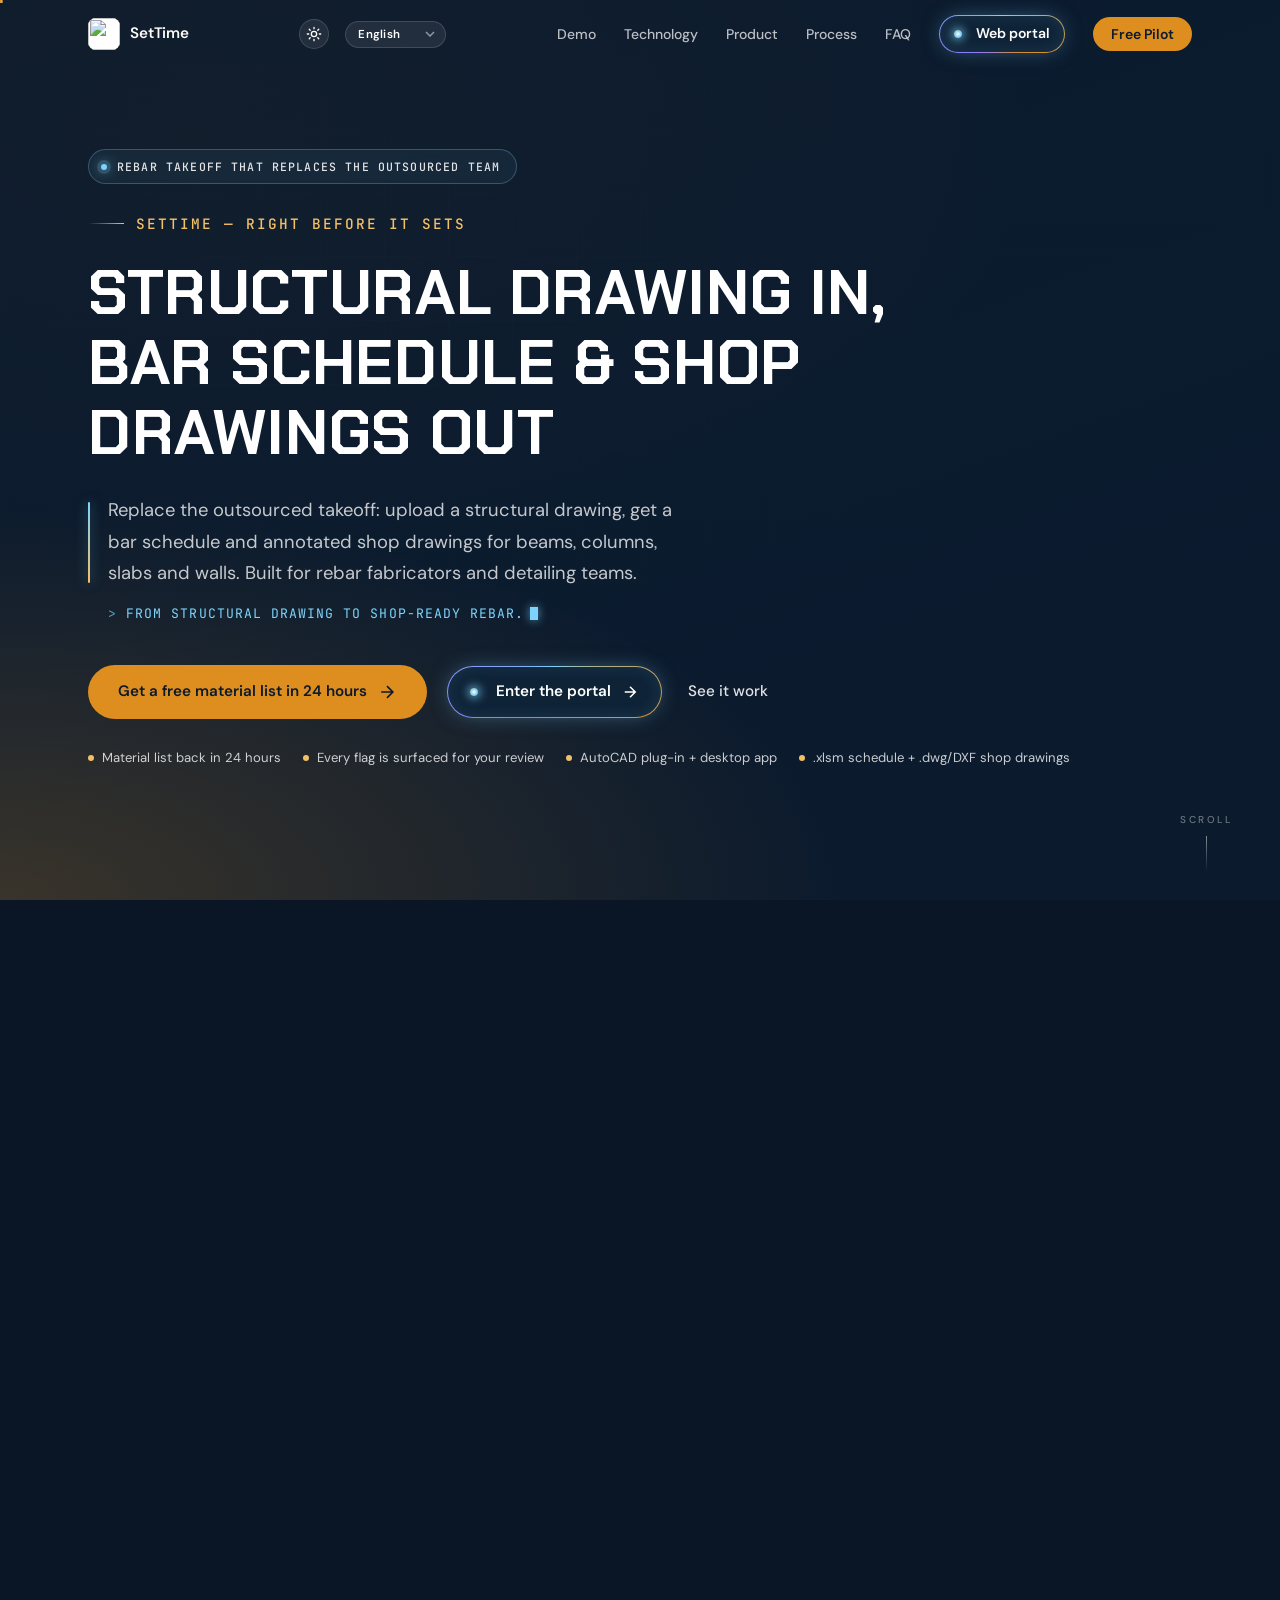
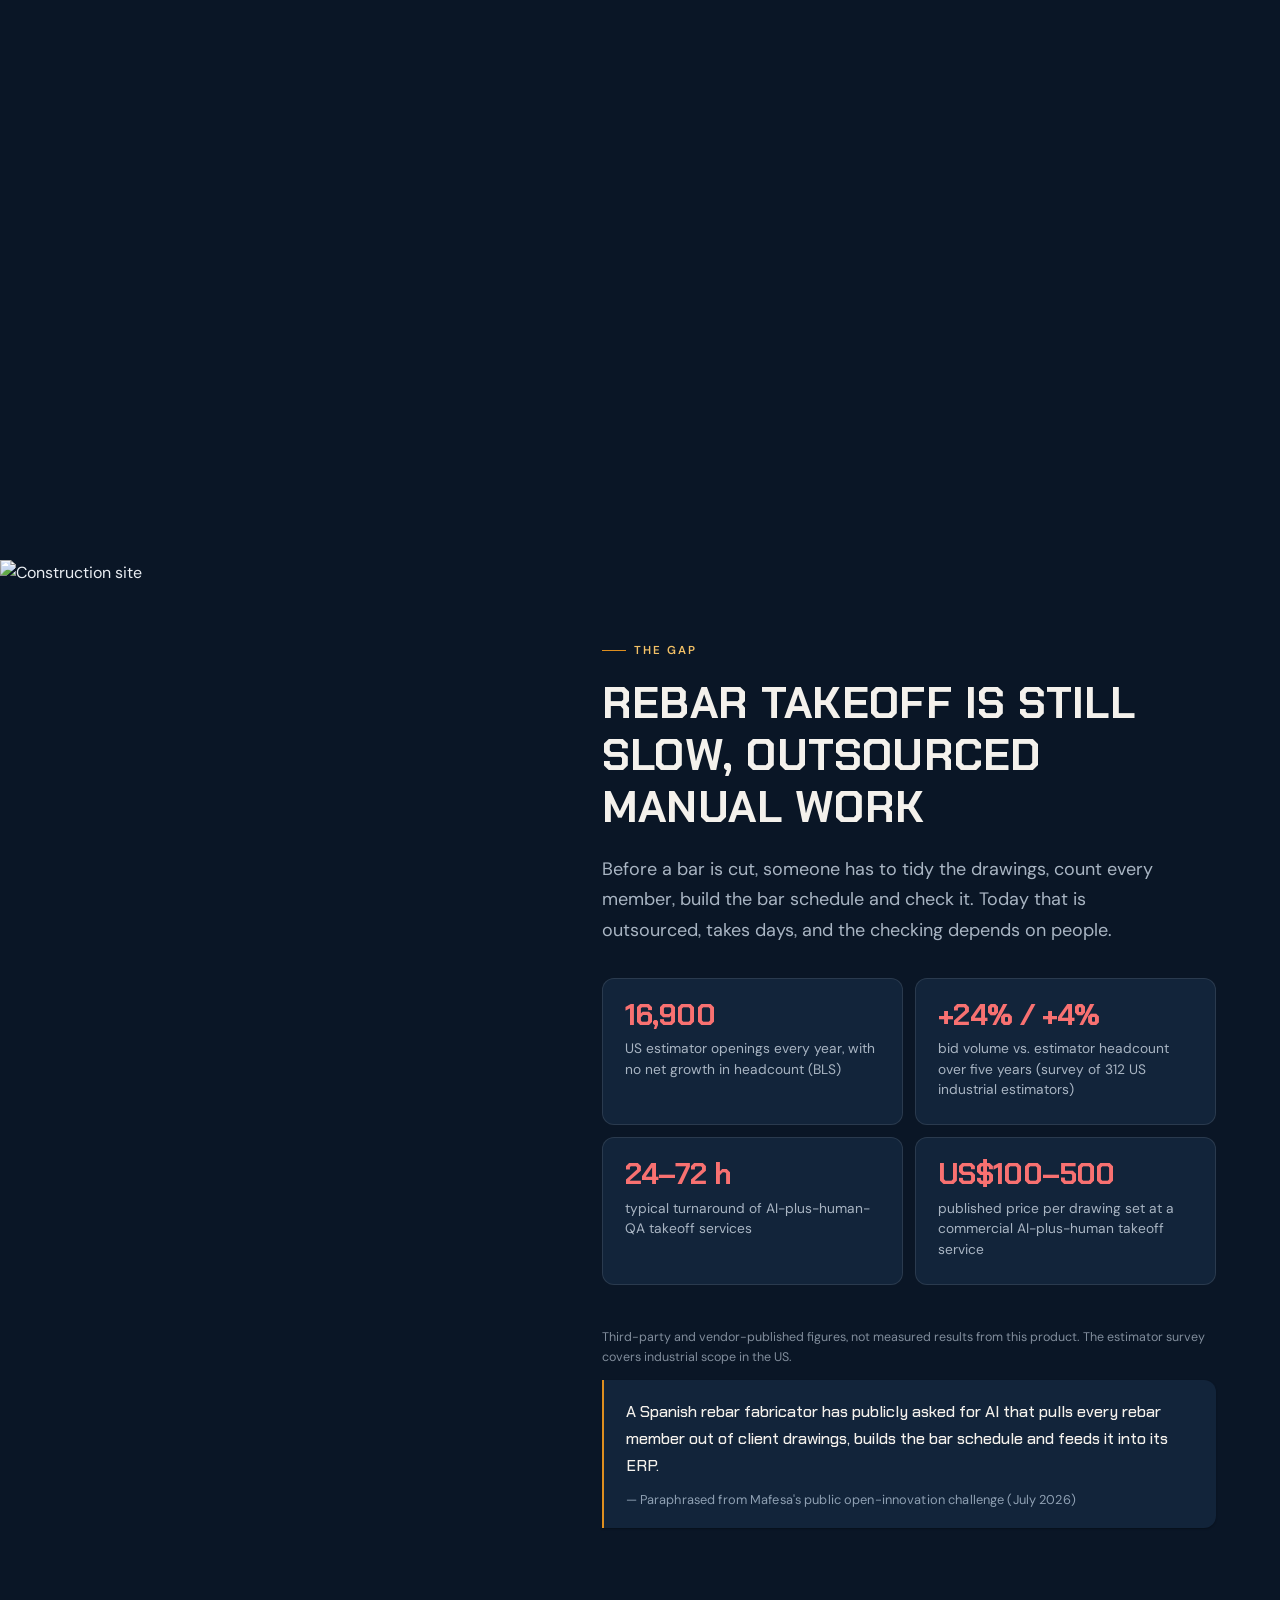
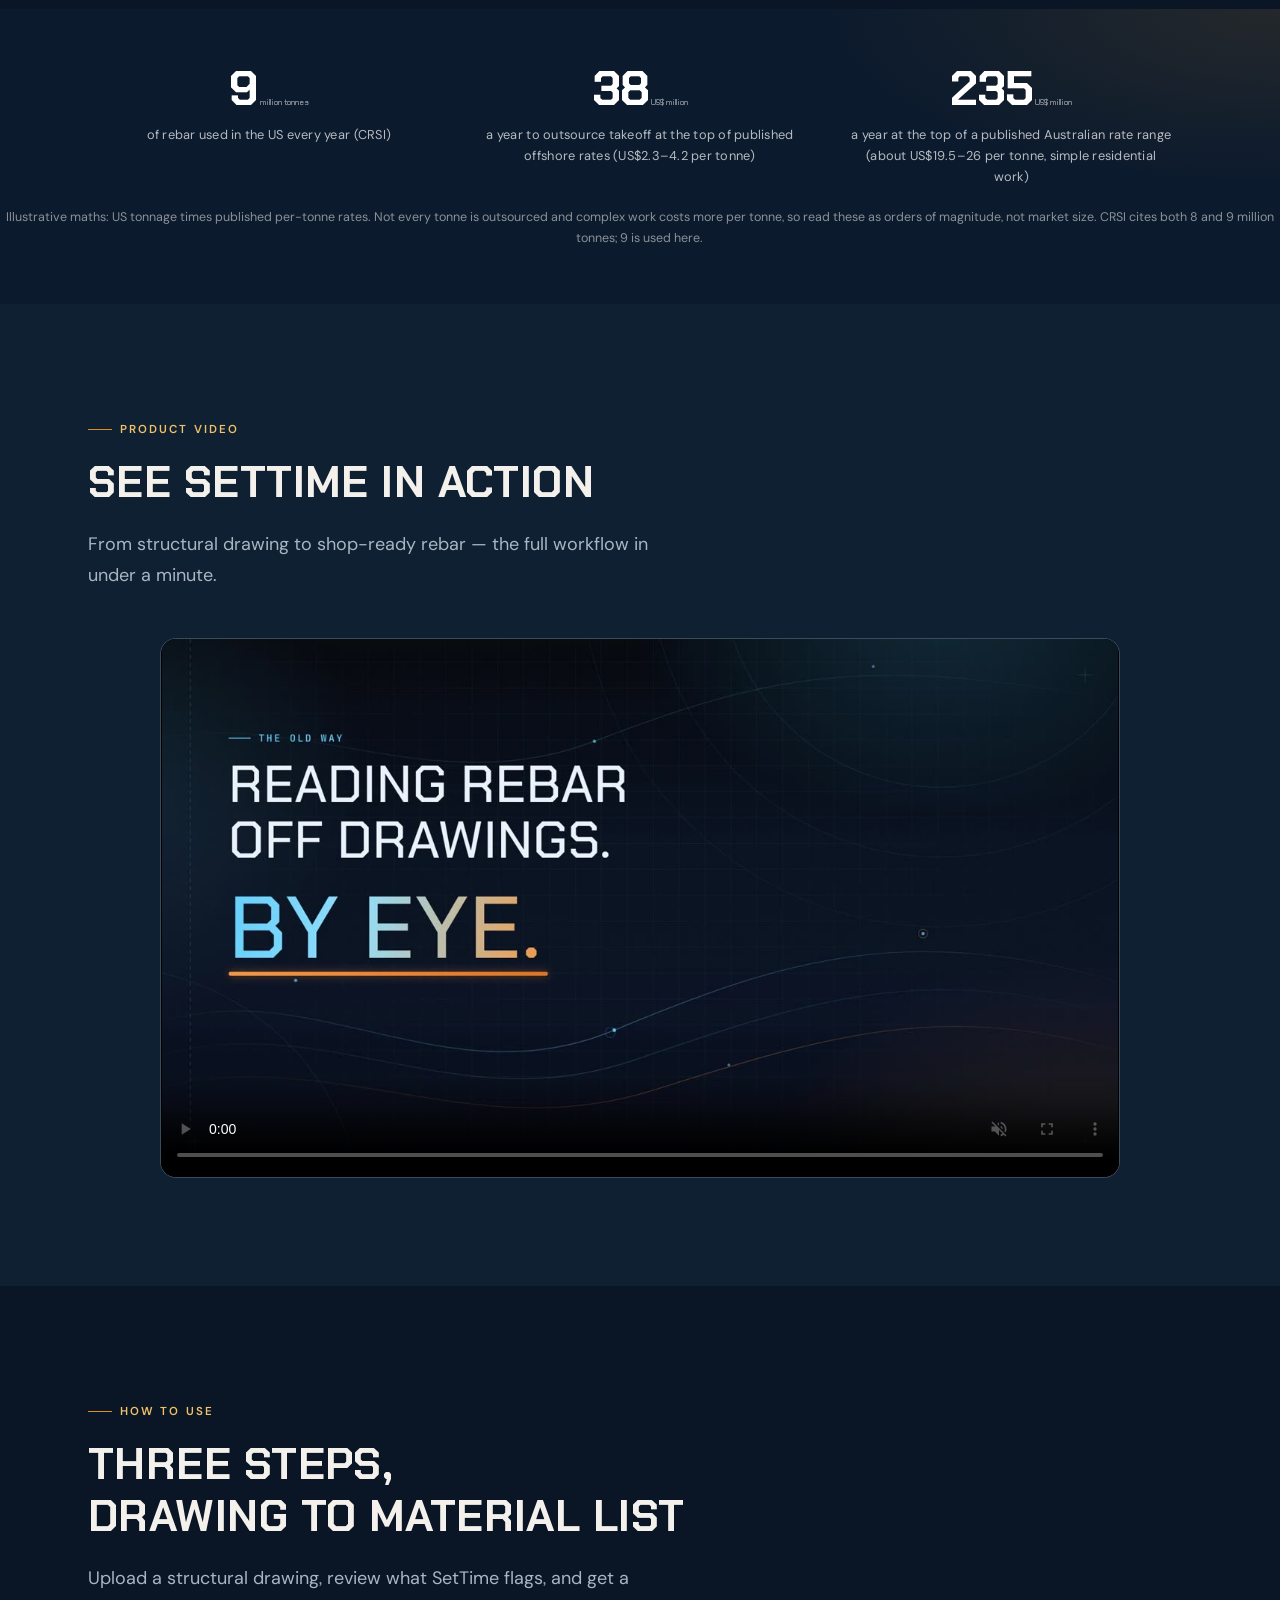
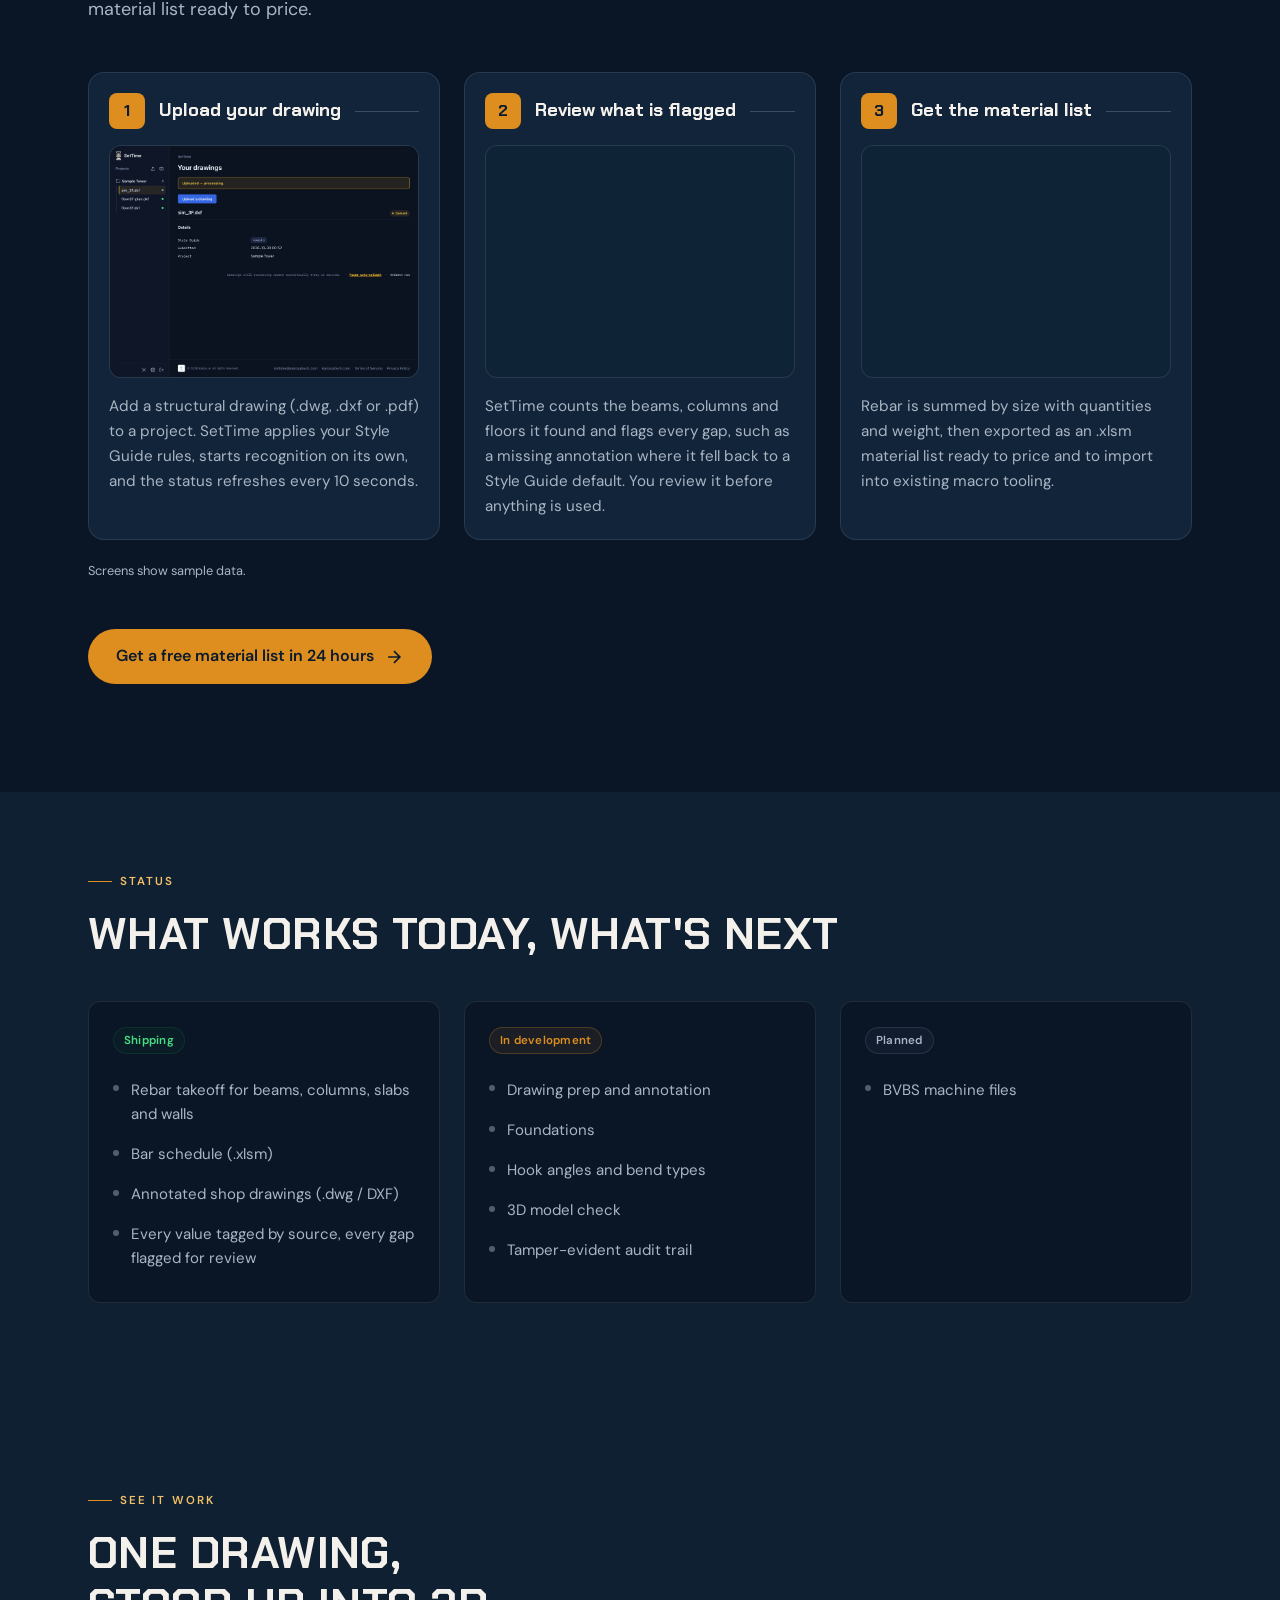
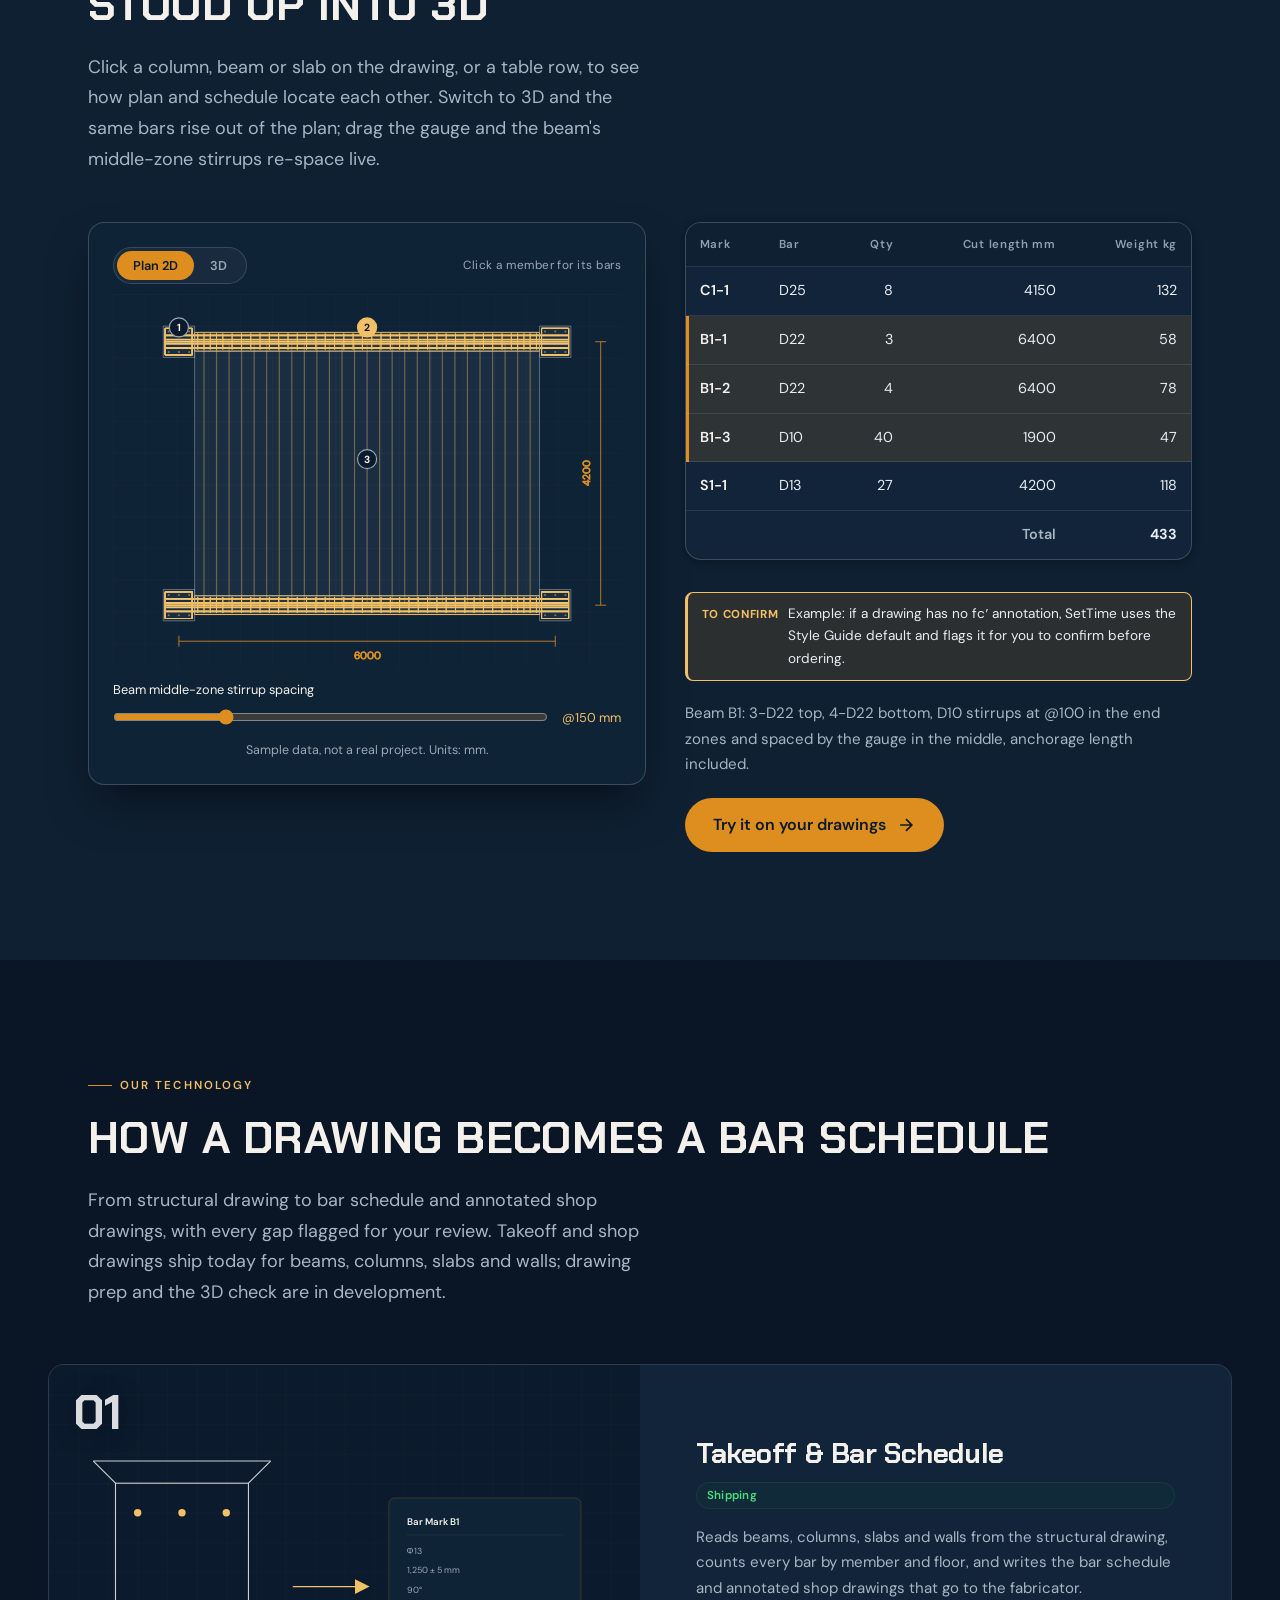
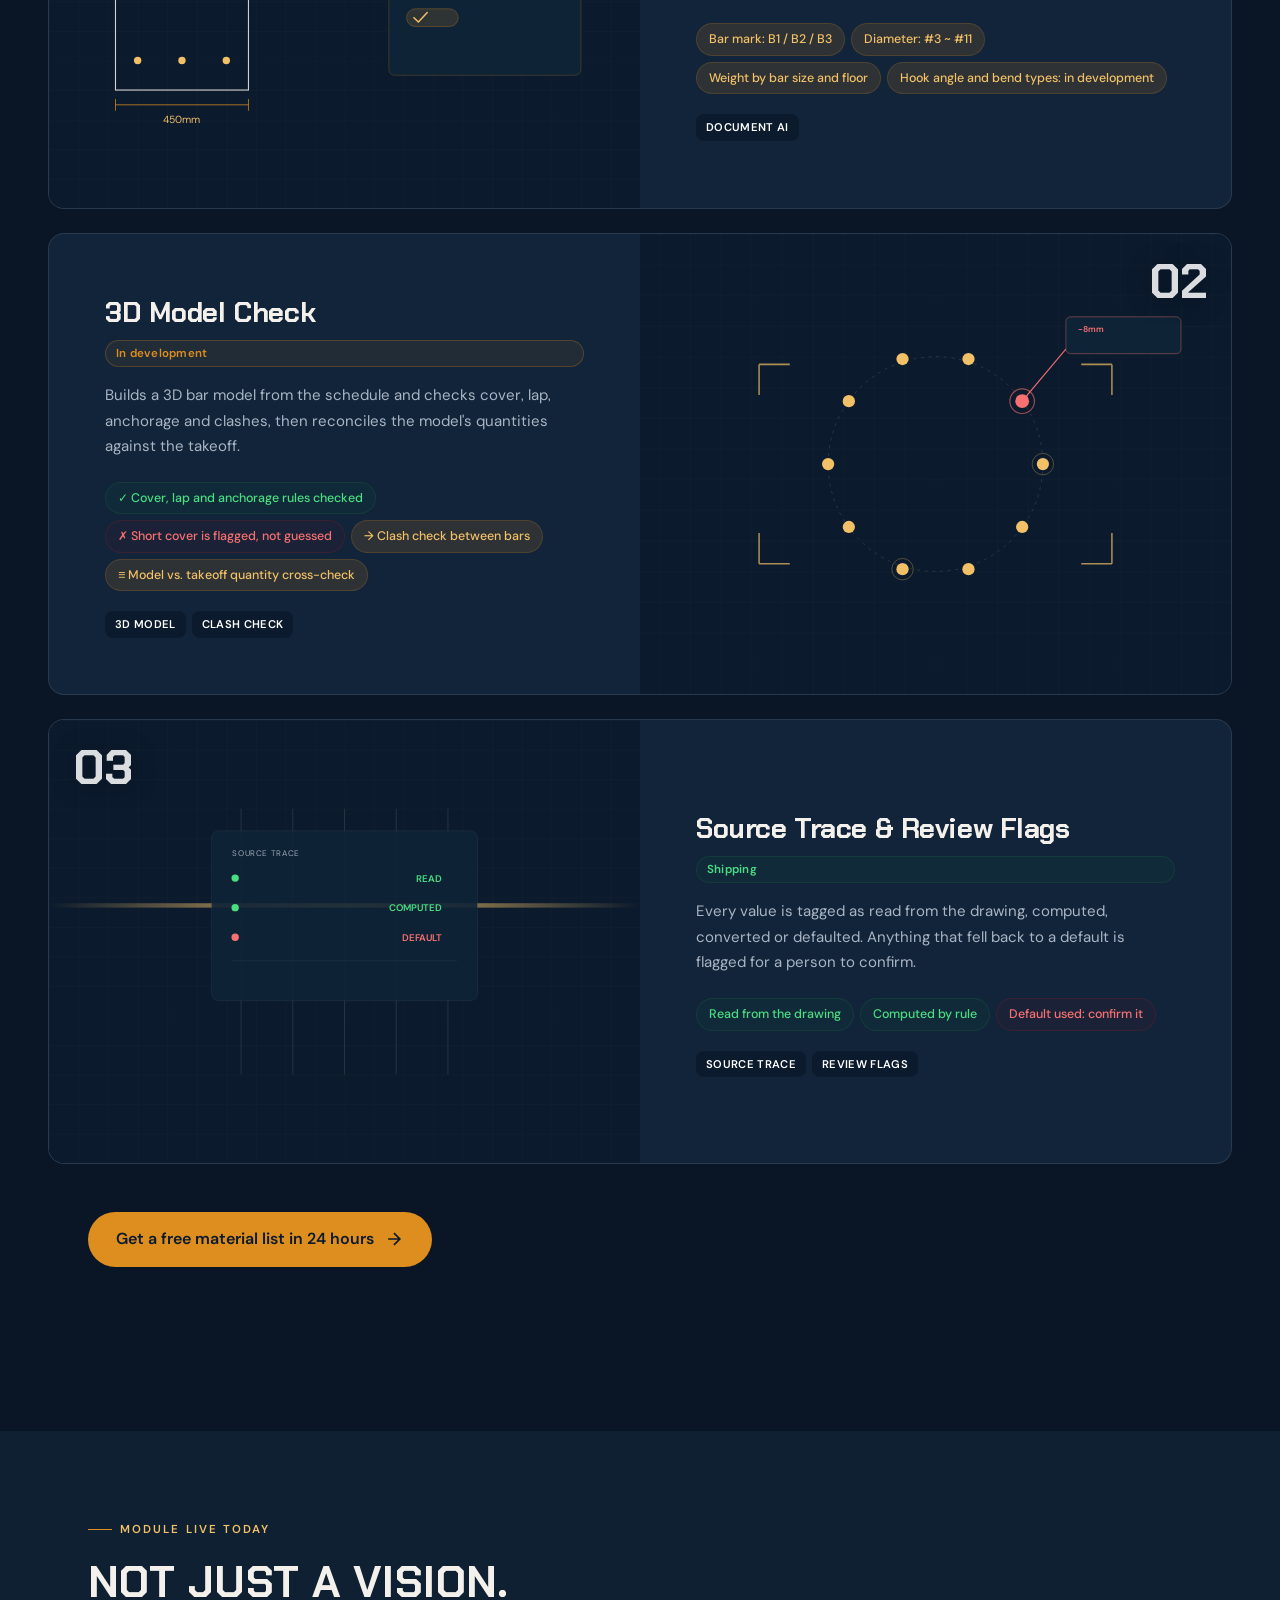
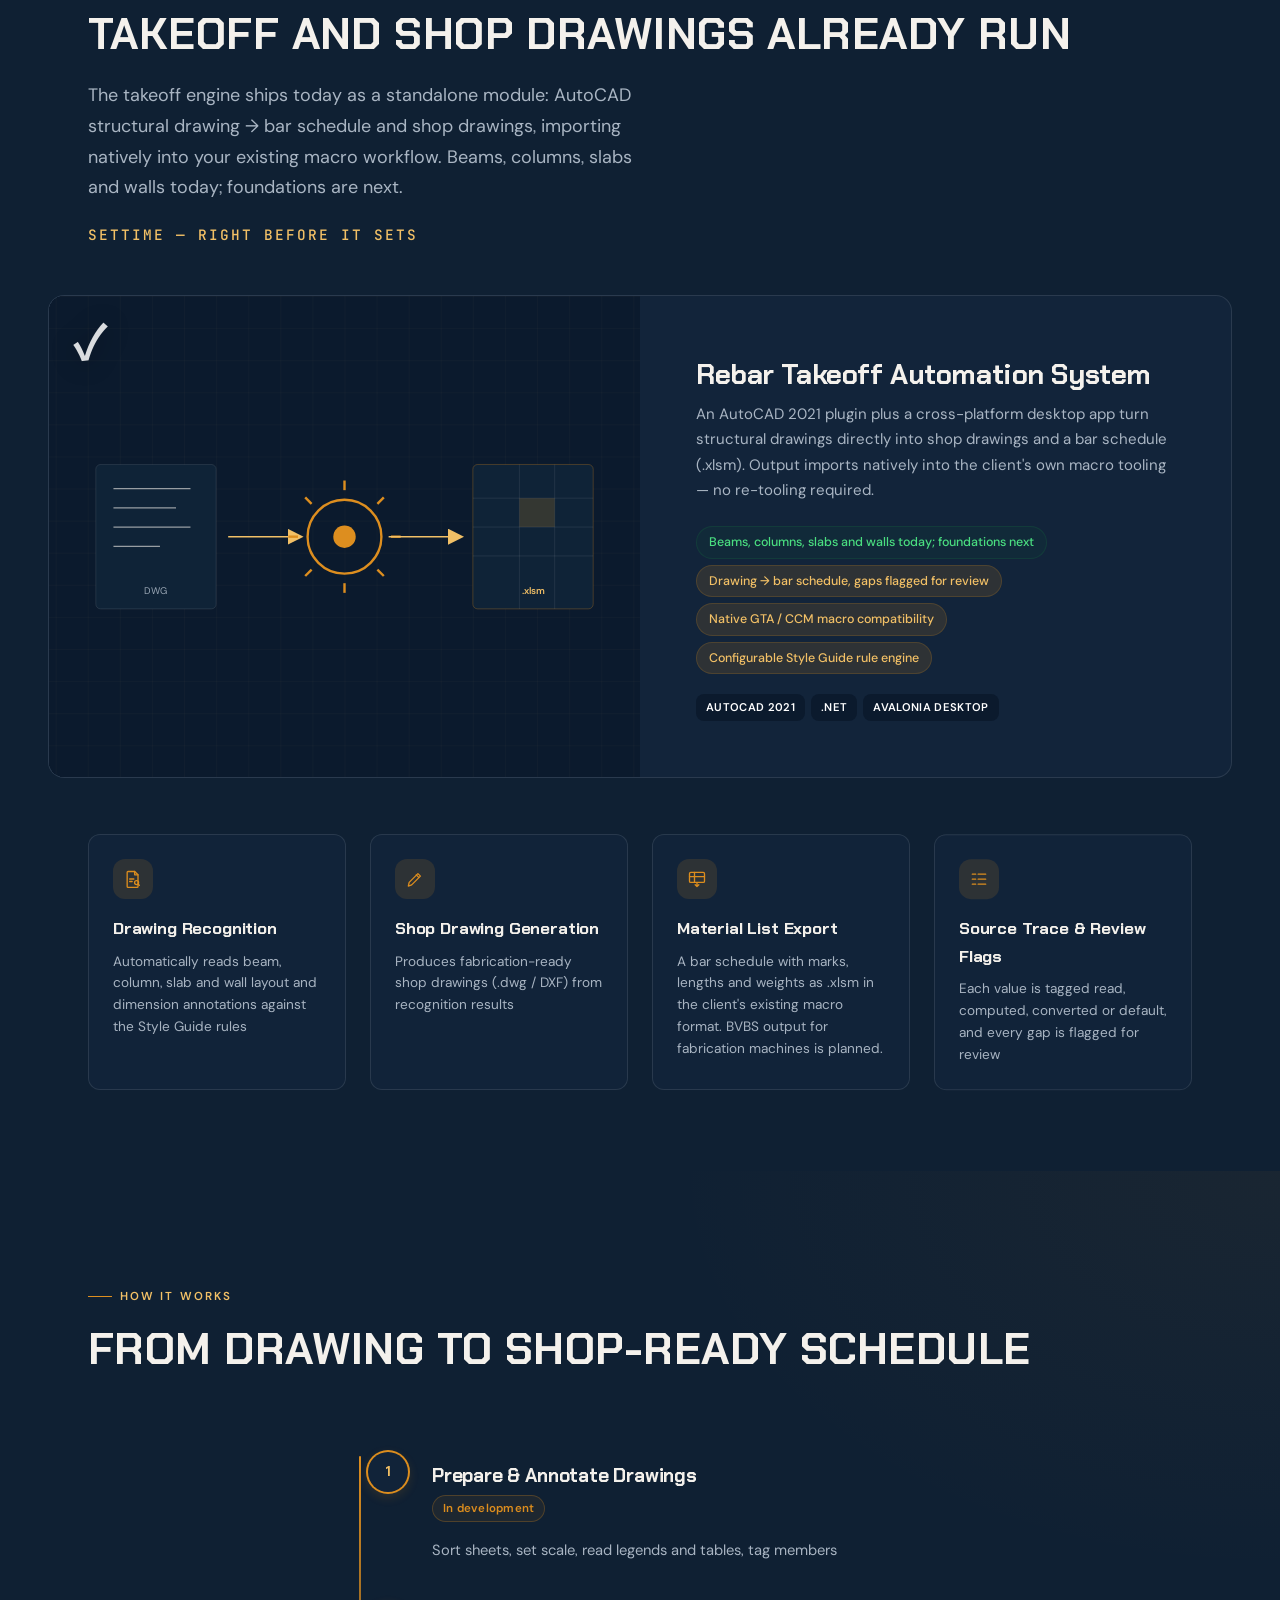
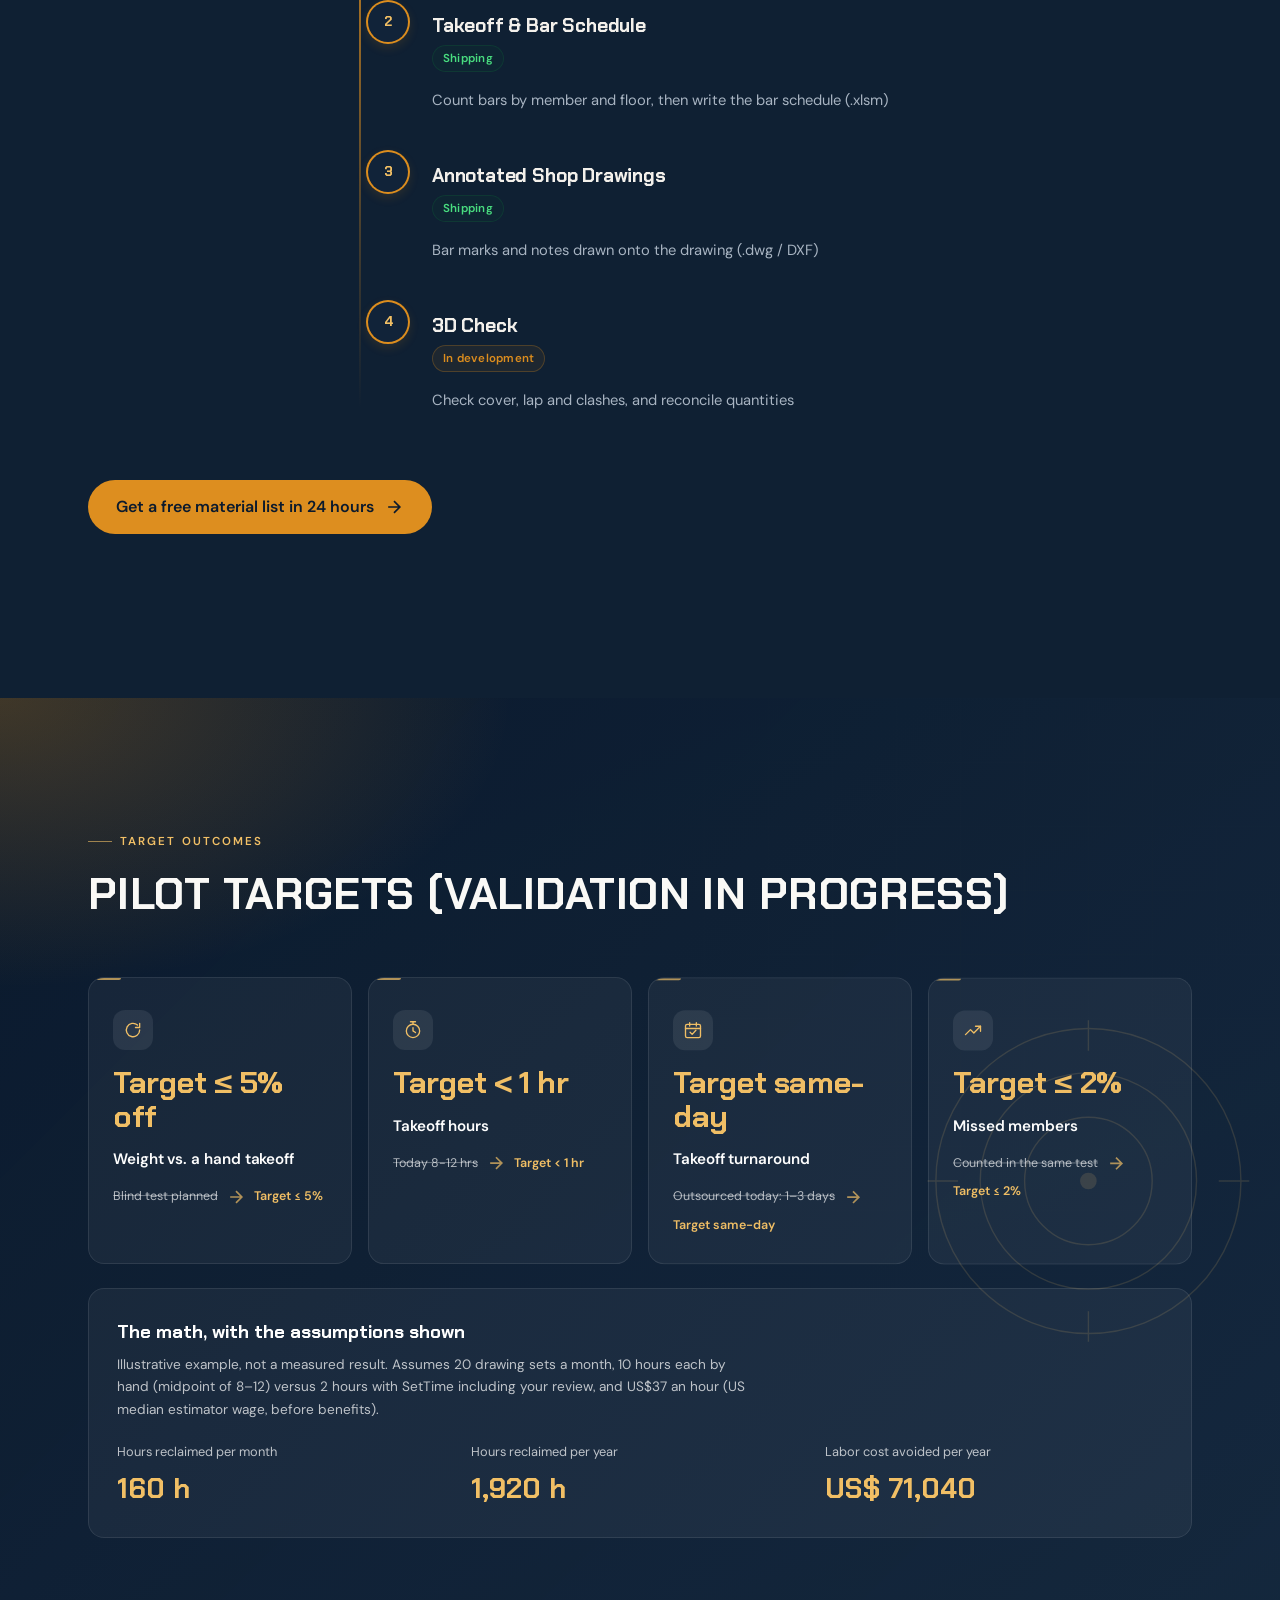
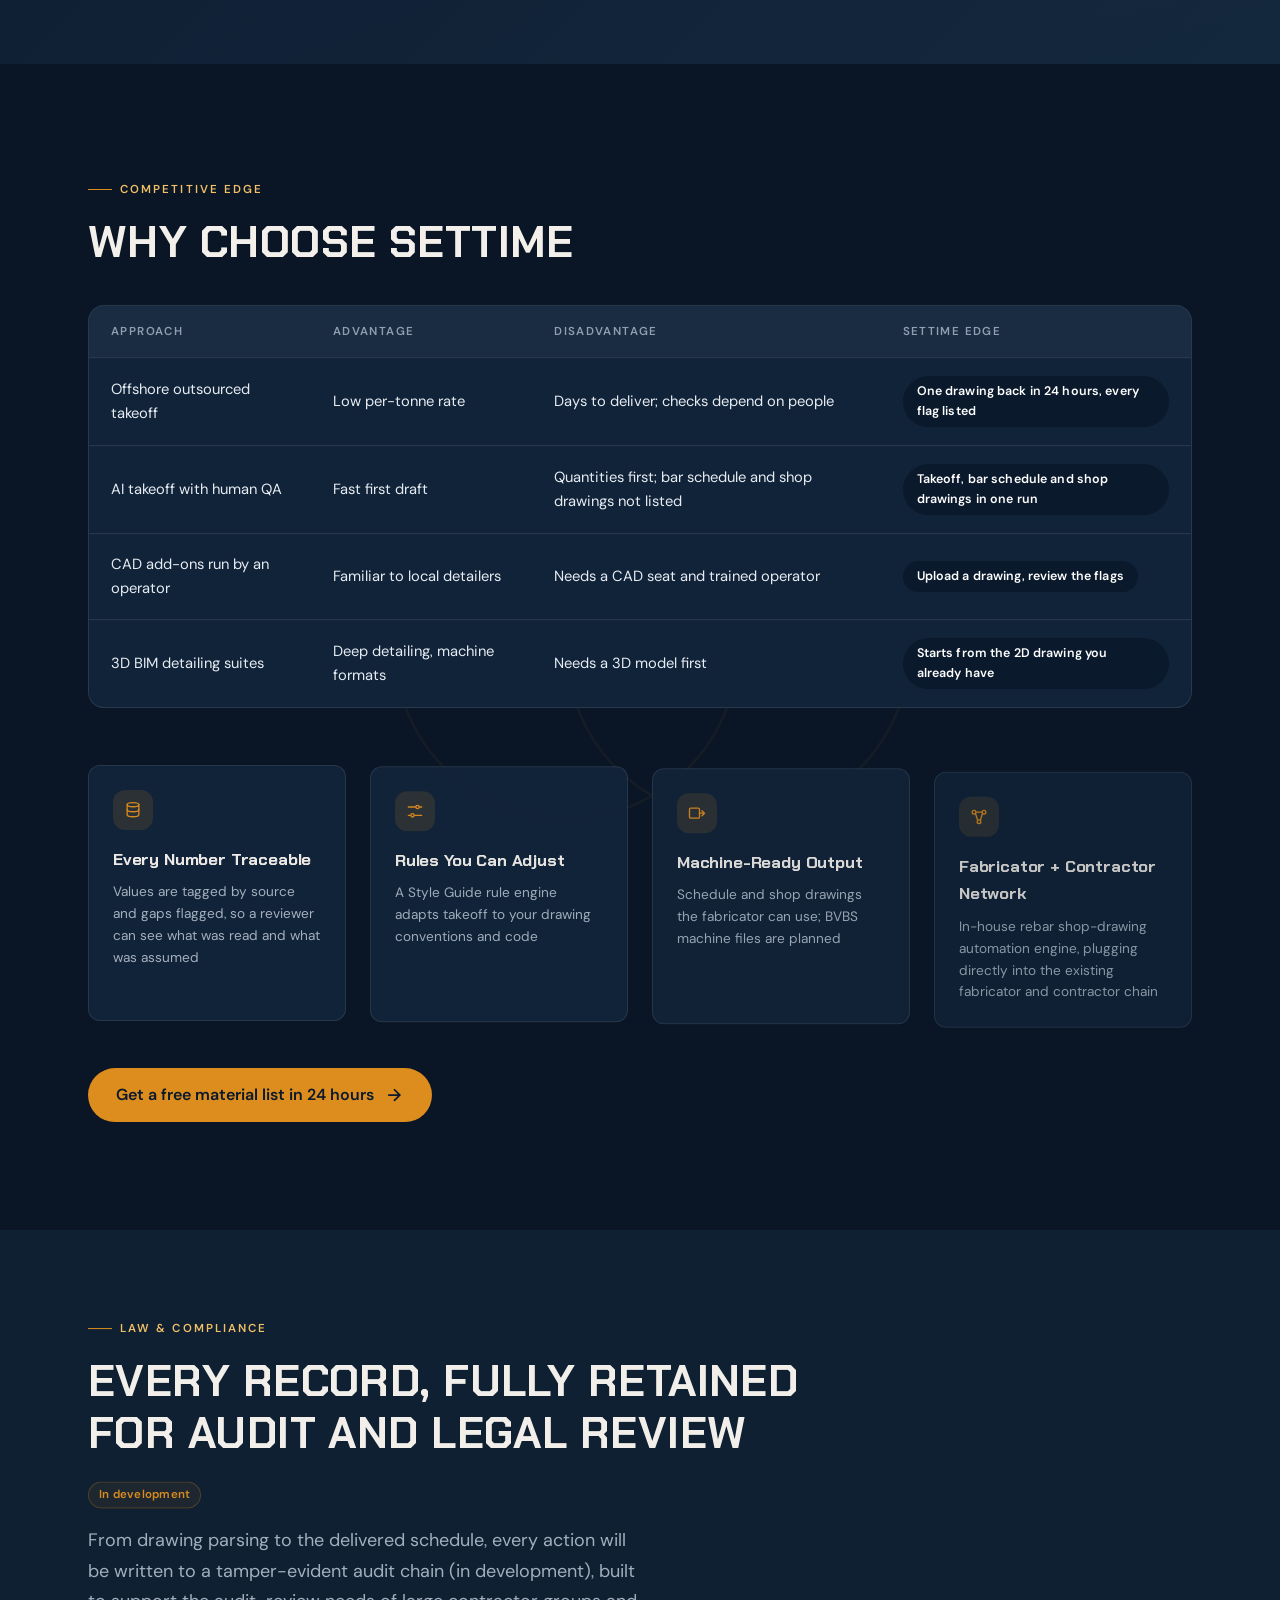
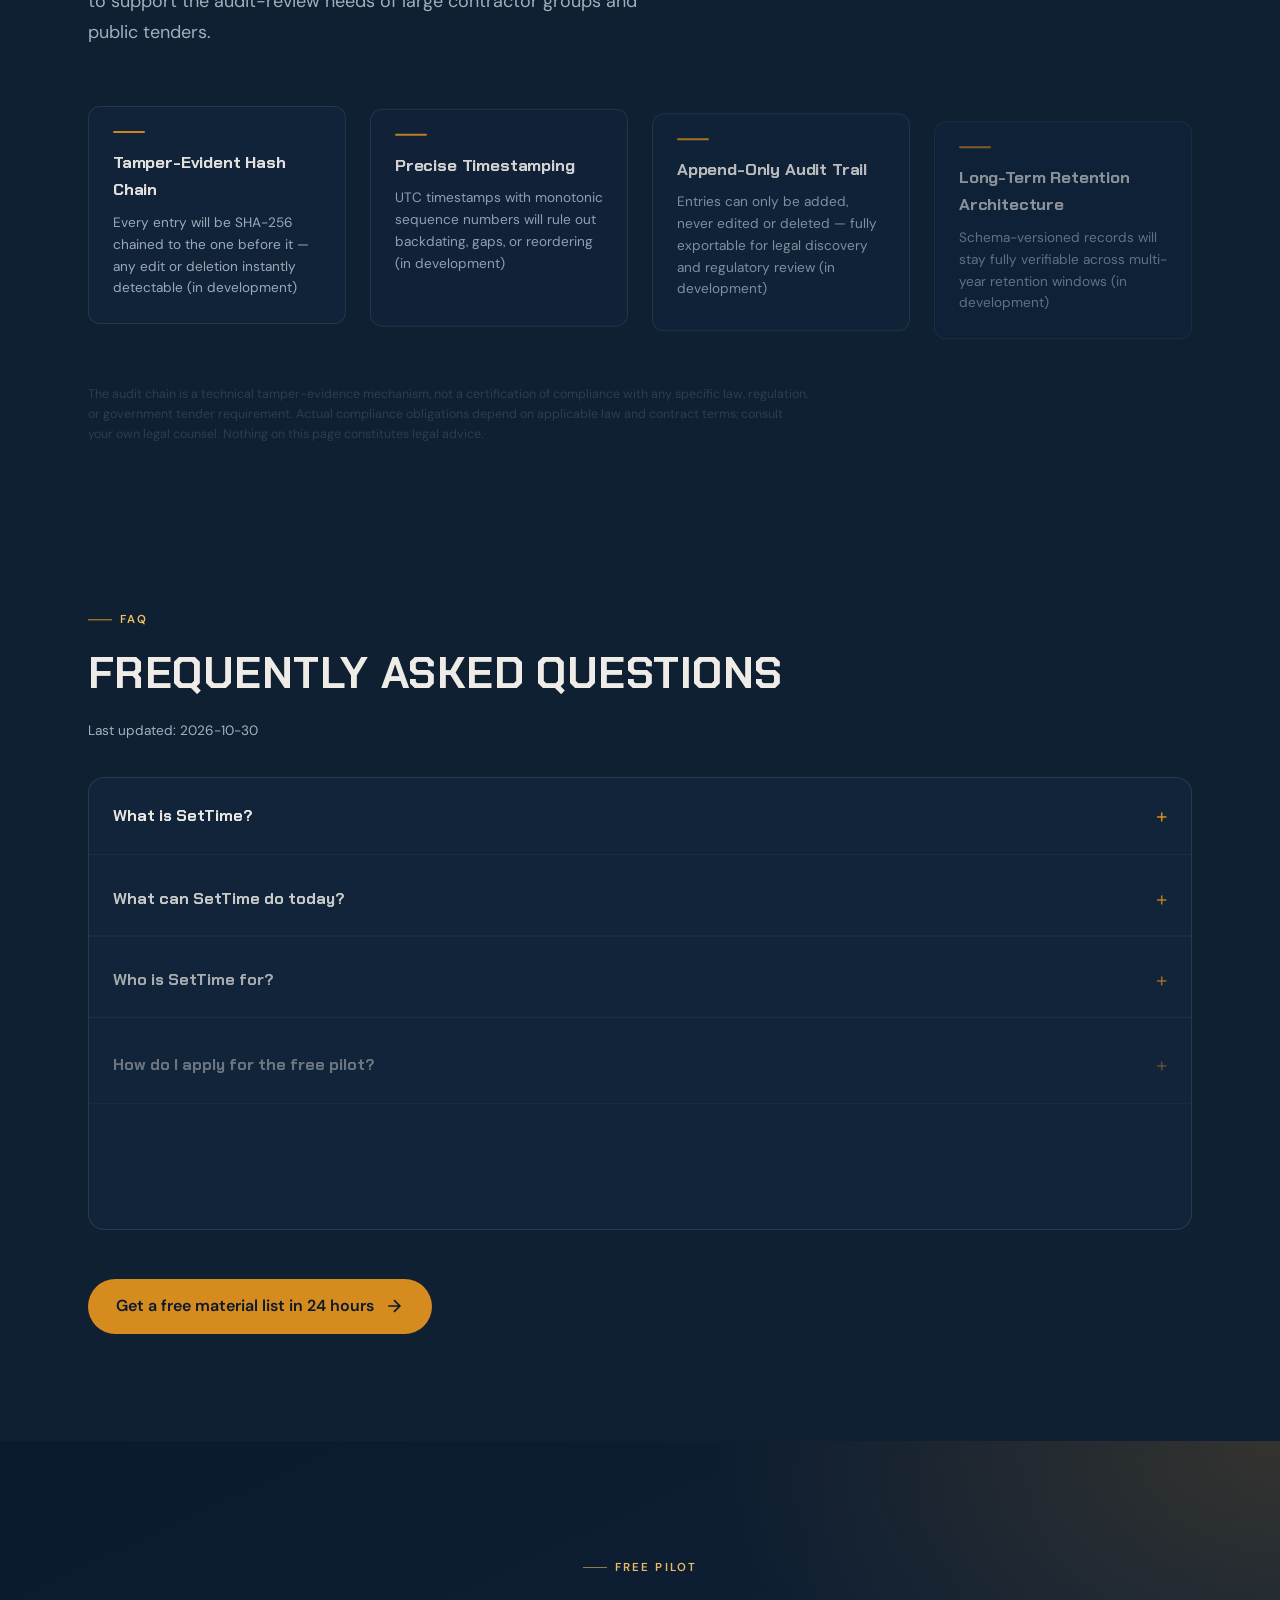
==== index.html @ 1904a4b4 "Add a rebar takeoff and bar bending schedule guide Search Console shows only brand queries; nothing " ====
<!DOCTYPE html>
<html lang="zh-Hant" class="no-3d">
<head>
  <meta charset="UTF-8">
  <meta name="viewport" content="width=device-width, initial-scale=1.0">
  <meta name="description" content="SetTime 取代外包鋼筋算量：結構施工圖進，樑、柱、板、牆的料單（.xlsm）與加工圖（.dwg/DXF）出，支援 AutoCAD 2021 外掛與桌面版。圖面整理、基礎、3D 檢查開發中。由 Kairos.ai 開發，傳一張圖，24 小時內免費計料。">
  <meta name="keywords" content="SetTime, SetTime 鋼筋, SetTime 鋼筋算量, Kairos.ai, 鋼筋估算軟體, 鋼筋計料, 鋼筋加工圖, 鋼筋計料表, AI 鋼筋估算, 外包算量, 鋼筋料單, 施工圖自動解析, 3D 模型檢查, 稽核鏈, SetTime rebar takeoff software, rebar takeoff automation, outsourced rebar takeoff, rebar shop drawings, bar bending schedule, BBS, AutoCAD rebar plugin, 3D rebar check, audit trail">
  <meta name="author" content="Kairos.ai">
  <meta name="application-name" content="SetTime">
  <meta name="robots" content="index, follow, max-snippet:-1, max-image-preview:large, max-video-preview:-1">
  <meta name="theme-color" content="#FBFAF7">
  <script>
    (function () {
      var t;
      try { t = localStorage.getItem('theme'); } catch (e) {}
      if (t !== 'light' && t !== 'dark') t = 'dark';
      document.documentElement.setAttribute('data-theme', t);
      var m = document.querySelector('meta[name="theme-color"]');
      if (m && t === 'dark') m.setAttribute('content', '#0B1A2D');
    })();
  </script>
  <meta property="og:site_name" content="SetTime by Kairos.ai">
  <meta property="og:title" content="SetTime | AI Rebar Takeoff">
  <meta property="og:description" content="結構施工圖進，樑、柱、板、牆的料單（.xlsm）與加工圖（.dwg/DXF）出。AutoCAD 2021 外掛與桌面版已上線；圖面整理、基礎、3D 檢查開發中。Shipping: takeoff, bar schedule and shop drawings for beams, columns, slabs and walls. In development: drawing prep, foundations, 3D check.">
  <meta property="og:type" content="website">
  <meta property="og:url" content="https://settime.kairosaitech.com/">
  <meta property="og:locale" content="zh_TW">
  <meta property="og:image" content="https://settime.kairosaitech.com/assets/settime-og-card.jpg">
  <meta property="og:image:width" content="1200">
  <meta property="og:image:height" content="630">
  <meta property="og:image:alt" content="SetTime: structural drawings to rebar material lists, shown with a sample material list table">
  <meta name="twitter:card" content="summary_large_image">
  <meta name="twitter:title" content="SetTime | AI Rebar Takeoff">
  <meta name="twitter:description" content="結構施工圖進，樑、柱、板、牆的料單（.xlsm）與加工圖（.dwg/DXF）出。AutoCAD 2021 外掛與桌面版已上線；圖面整理、基礎、3D 檢查開發中。Shipping: takeoff, bar schedule and shop drawings for beams, columns, slabs and walls. In development: drawing prep, foundations, 3D check.">
  <meta name="twitter:image" content="https://settime.kairosaitech.com/assets/settime-og-card.jpg">
  <meta name="twitter:image:alt" content="SetTime: structural drawings to rebar material lists, shown with a sample material list table">
  <link rel="canonical" href="https://settime.kairosaitech.com/">
  <link rel="alternate" hreflang="zh-Hant" href="https://settime.kairosaitech.com/">
  <link rel="alternate" hreflang="en" href="https://settime.kairosaitech.com/en/">
  <link rel="alternate" hreflang="ja" href="https://settime.kairosaitech.com/ja/">
  <link rel="alternate" hreflang="es" href="https://settime.kairosaitech.com/es/">
  <link rel="alternate" hreflang="fr" href="https://settime.kairosaitech.com/fr/">
  <link rel="alternate" hreflang="de" href="https://settime.kairosaitech.com/de/">
  <link rel="alternate" hreflang="it" href="https://settime.kairosaitech.com/it/">
  <link rel="alternate" hreflang="pt" href="https://settime.kairosaitech.com/pt/">
  <link rel="alternate" hreflang="x-default" href="https://settime.kairosaitech.com/">
  <!-- Machine-readable product summary for AI answer engines / LLM crawlers. -->
  <link rel="alternate" type="text/plain" href="https://settime.kairosaitech.com/llms.txt" title="SetTime llms.txt">
  <link rel="icon" type="image/png" href="assets/settime-favicon.png">
  <link rel="apple-touch-icon" href="assets/settime-favicon.png">
  <title>SetTime | AI Rebar Takeoff</title>
  <link rel="preconnect" href="https://fonts.googleapis.com">
  <link rel="preconnect" href="https://fonts.gstatic.com" crossorigin>
  <link href="https://fonts.googleapis.com/css2?family=Chakra+Petch:wght@500;700&family=JetBrains+Mono:wght@400;500&family=Noto+Sans+TC:wght@700&family=DM+Sans:ital,wght@0,400;0,500;0,600;0,700;1,400&display=swap" rel="stylesheet">
  <link rel="stylesheet" href="styles.css">
  <!-- Vendored, not CDN-loaded: no runtime dependency on a third-party host. -->
  <script type="importmap">
    { "imports": { "three": "./vendor/three.module.min.js" } }
  </script>
  <script type="application/ld+json">
  {
    "@context": "https://schema.org",
    "@graph": [
      {
        "@type": "Organization",
        "@id": "https://www.kairosaitech.com/#organization",
        "name": "Kairos.ai",
        "alternateName": ["優時科技", "優時科技有限公司"],
        "url": "https://www.kairosaitech.com",
        "logo": {
          "@type": "ImageObject",
          "url": "https://settime.kairosaitech.com/assets/kairos-logo-512.png",
          "width": 512,
          "height": 512
        },
        "email": "kairos.ai.tech@gmail.com",
        "contactPoint": {
          "@type": "ContactPoint",
          "contactType": "sales",
          "email": "kairos.ai.tech@gmail.com",
          "areaServed": "TW",
          "availableLanguage": ["zh-Hant", "en"]
        },
        "brand": { "@id": "https://settime.kairosaitech.com/#brand" },
        "owns": { "@id": "https://settime.kairosaitech.com/#software" }
      },
      {
        "@type": "Brand",
        "@id": "https://settime.kairosaitech.com/#brand",
        "name": "SetTime",
        "url": "https://settime.kairosaitech.com/",
        "logo": "https://settime.kairosaitech.com/assets/settime-logo-og.png",
        "slogan": "SetTime — 凝固之前，一次到位"
      },
      {
        "@type": "WebSite",
        "@id": "https://settime.kairosaitech.com/#website",
        "url": "https://settime.kairosaitech.com/",
        "name": "SetTime",
        "alternateName": "SetTime by Kairos.ai",
        "inLanguage": ["zh-Hant", "en", "ja", "es", "fr", "de", "it", "pt"],
        "publisher": { "@id": "https://www.kairosaitech.com/#organization" }
      },
      {
        "@type": "WebPage",
        "@id": "https://settime.kairosaitech.com/#webpage",
        "url": "https://settime.kairosaitech.com/",
        "name": "SetTime | AI Rebar Takeoff Software — Structural Drawings to Shop Drawings & Bar Schedules",
        "description": "SetTime 取代外包鋼筋算量：結構施工圖進，樑、柱、板、牆的料單（.xlsm）與加工圖（.dwg/DXF）出，支援 AutoCAD 2021 外掛與桌面版。圖面整理、基礎、3D 檢查開發中。由 Kairos.ai 開發，傳一張圖，24 小時內免費計料。",
        "inLanguage": "zh-Hant",
        "dateModified": "2026-10-30",
        "isPartOf": { "@id": "https://settime.kairosaitech.com/#website" },
        "about": { "@id": "https://settime.kairosaitech.com/#software" },
        "mainEntity": { "@id": "https://settime.kairosaitech.com/#software" },
        "video": { "@id": "https://settime.kairosaitech.com/#video" },
        "publisher": { "@id": "https://www.kairosaitech.com/#organization" },
        "primaryImageOfPage": {
          "@type": "ImageObject",
          "url": "https://settime.kairosaitech.com/assets/settime-og-card.jpg",
          "width": 1200,
          "height": 630
        }
      },
      {
        "@type": "HowTo",
        "@id": "https://settime.kairosaitech.com/#howto",
        "name": "如何用 SetTime 把結構施工圖轉成鋼筋計料表",
        "description": "上傳結構施工圖，審閱 SetTime 標出的缺漏，取得可直接估價的計料表 (.xlsm)。",
        "inLanguage": "zh-Hant",
        "isPartOf": { "@id": "https://settime.kairosaitech.com/#webpage" },
        "about": { "@id": "https://settime.kairosaitech.com/#software" },
        "tool": { "@id": "https://settime.kairosaitech.com/#software" },
        "step": [
          {
            "@type": "HowToStep",
            "position": 1,
            "name": "上傳施工圖",
            "text": "在專案中上傳結構施工圖（.dwg、.dxf 或 .pdf），系統依您的 Style Guide 規則自動開始辨識，處理進度每 10 秒更新一次。",
            "url": "https://settime.kairosaitech.com/#howto",
            "image": "https://settime.kairosaitech.com/assets/howto-1-upload.jpg"
          },
          {
            "@type": "HowToStep",
            "position": 2,
            "name": "審閱標示的缺漏",
            "text": "SetTime 會統計辨識到的梁、柱與樓層，並標出每一處缺漏，例如缺少標註而改用 Style Guide 預設值的地方。使用前由您確認。",
            "url": "https://settime.kairosaitech.com/#howto",
            "image": "https://settime.kairosaitech.com/assets/howto-2-review.jpg"
          },
          {
            "@type": "HowToStep",
            "position": 3,
            "name": "取得計料表",
            "text": "依鋼筋號數彙整數量與重量，輸出可直接估價的 .xlsm 計料表，免二次轉檔即可匯入既有巨集工具。",
            "url": "https://settime.kairosaitech.com/#howto",
            "image": "https://settime.kairosaitech.com/assets/howto-3-materials.jpg"
          }
        ]
      },
      {
        "@type": "VideoObject",
        "@id": "https://settime.kairosaitech.com/#video",
        "name": "See SetTime in action: structural drawing to rebar bar schedule and shop drawings",
        "description": "Product walkthrough of SetTime: upload a structural drawing, get the rebar bar schedule (.xlsm) and shop drawings in under a minute.",
        "thumbnailUrl": "https://settime.kairosaitech.com/assets/demo-poster.jpg",
        "contentUrl": "https://settime.kairosaitech.com/assets/demo.mp4",
        "uploadDate": "2026-10-20T00:00:00+08:00",
        "duration": "PT44S",
        "encodingFormat": "video/mp4",
        "inLanguage": "en",
        "isPartOf": { "@id": "https://settime.kairosaitech.com/#webpage" },
        "about": { "@id": "https://settime.kairosaitech.com/#software" },
        "publisher": { "@id": "https://www.kairosaitech.com/#organization" }
      },
      {
        "@type": "SoftwareApplication",
        "@id": "https://settime.kairosaitech.com/#software",
        "name": "SetTime",
        "alternateName": ["SetTime Rebar Takeoff Automation System", "SetTime 鋼筋算量自動化系統"],
        "applicationCategory": "BusinessApplication",
        "applicationSubCategory": "Construction rebar takeoff and shop-drawing automation",
        "operatingSystem": "Windows (AutoCAD 2021 plugin); cross-platform desktop app",
        "softwareRequirements": "AutoCAD 2021 (for the plugin)",
        "url": "https://settime.kairosaitech.com/",
        "image": "https://settime.kairosaitech.com/assets/settime-og-card.jpg",
        "description": "SetTime is Kairos.ai's rebar takeoff software, built to replace the outsourced estimating team. Shipping today for beams, columns, slabs and walls: an AutoCAD 2021 plugin plus a cross-platform desktop app that converts structural drawings into a bar schedule (.xlsm) and annotated shop drawings (.dwg / DXF), importing natively into a fabricator's existing macro tooling. Drawing preparation, foundations and a 3D model check are in development; BVBS output is planned.",
        "featureList": [
          "Structural drawing recognition (beams, columns, slabs and walls)",
          "Takeoff and bar bending schedule export to .xlsm for existing fabricator macro tooling",
          "Annotated rebar shop-drawing generation (.dwg / DXF)",
          "Per-value source trace and review flags",
          "In development: drawing preparation and annotation",
          "In development: foundations",
          "In development: bend angles and hook types",
          "In development: 3D model check (cover, lap, anchorage, clashes)",
          "Planned: BVBS machine output",
          "In development: SHA-256 hash-chained audit trail"
        ],
        "audience": {
          "@type": "BusinessAudience",
          "audienceType": "Rebar fabricators, detailing firms, contractors, estimators"
        },
        "areaServed": ["US", "TW", "Europe"],
        "inLanguage": ["zh-Hant", "en", "ja", "es", "fr", "de", "it", "pt"],
        "brand": { "@id": "https://settime.kairosaitech.com/#brand" },
        "publisher": { "@id": "https://www.kairosaitech.com/#organization" },
        "author": { "@id": "https://www.kairosaitech.com/#organization" }
      },
      {
        "@type": "FAQPage",
        "@id": "https://settime.kairosaitech.com/#faq",
        "isPartOf": { "@id": "https://settime.kairosaitech.com/#webpage" },
        "inLanguage": "zh-Hant",
        "mainEntity": [
          {
            "@type": "Question",
            "name": "SetTime 是什麼？",
            "acceptedAnswer": {
              "@type": "Answer",
              "text": "SetTime 是 Kairos.ai 的鋼筋算量軟體，目標是取代外包撿料團隊：圖面進、料單與標註加工圖出。目前已上線樑、柱、板與牆；圖面整理、基礎與 3D 檢查開發中，BVBS 輸出規劃中。"
            }
          },
          {
            "@type": "Question",
            "name": "SetTime 現在可以使用哪些功能？",
            "acceptedAnswer": {
              "@type": "Answer",
              "text": "已上線：AutoCAD 2021 外掛加上跨平台桌面版，把樑、柱、板、牆圖面轉成料單（.xlsm）與加工圖（.dwg / DXF），每個數值標明來源、缺口標出供覆核。開發中：圖面整理與標註、基礎、彎鉤角度與型式、3D 模型檢查與竄改可偵測的稽核鏈。規劃中：BVBS 輸出。"
            }
          },
          {
            "@type": "Question",
            "name": "誰適合使用 SetTime？",
            "acceptedAnswer": {
              "@type": "Answer",
              "text": "目前向外包買算量的鋼筋加工廠、繪圖公司、營造廠與估算人員。我們先從美國與歐洲的加工廠與繪圖師切入，並以台灣 CNS 圖面驗證引擎。"
            }
          },
          {
            "@type": "Question",
            "name": "如何申請免費試點？",
            "acceptedAnswer": {
              "@type": "Answer",
              "text": "在下方「免費試點」表單留下姓名、公司名稱、Email、國家/地區與身份，我們將主動與您聯繫安排導入。傳一份結構施工圖給我們，收到後 24 小時內回傳計料表。"
            }
          },
          {
            "@type": "Question",
            "name": "SetTime 由誰開發？",
            "acceptedAnswer": {
              "@type": "Answer",
              "text": "SetTime 由 Kairos.ai 開發。我們先以台灣圖面驗證引擎，並與美國、歐洲的加工廠與繪圖師接觸，未來將延伸至 CNC 加工、模具、焊接等相鄰產業。"
            }
          },
          {
            "@type": "Question",
            "name": "稽核鏈能保證符合法規要求嗎？",
            "acceptedAnswer": {
              "@type": "Answer",
              "text": "不能，此功能目前開發中。稽核鏈是技術性防竄改機制（SHA-256 雜湊鏈），可偵測竄改與刪除，但不構成對任何特定法規、驗收基準或政府標案要求之合規保證。實際法遵義務依個案適用法規及契約條款而定，建議就個案洽詢法律顧問；本頁面內容不構成法律意見。"
            }
          }
        ]
      }
    ]
  }
  </script>
</head>
<body>
  <!-- Page-wide 3D backdrop: fixed behind every section, driven by hero3d.js.
       Falls back to the .hero-static blueprint grid (hero-only) via the
       .no-3d class on <html> when WebGL/JS/reduced-motion rules it out. -->
  <canvas id="hero-canvas" class="hero-canvas" aria-hidden="true"></canvas>

  <nav class="navbar" id="navbar">
    <div class="nav-container">
      <a href="/" class="nav-logo" aria-label="SetTime home">
        <img class="logo-mark" src="assets/settime-logo-64.jpg" alt="" width="32" height="32">
        <span class="logo-text">SetTime</span>
      </a>
      <div class="nav-right">
        <button class="theme-toggle" id="themeToggle" type="button" aria-pressed="false" aria-label="Toggle dark / light mode" data-i18n-aria-label="aria.themeToggle">
          <svg class="icon-moon" width="16" height="16" viewBox="0 0 24 24" fill="none" stroke="currentColor" stroke-width="2" stroke-linecap="round" stroke-linejoin="round" aria-hidden="true"><path d="M21 12.8A9 9 0 1 1 11.2 3a7 7 0 0 0 9.8 9.8Z"/></svg>
          <svg class="icon-sun" width="16" height="16" viewBox="0 0 24 24" fill="none" stroke="currentColor" stroke-width="2" stroke-linecap="round" stroke-linejoin="round" aria-hidden="true"><circle cx="12" cy="12" r="4"/><path d="M12 2v2M12 20v2M4.9 4.9l1.4 1.4M17.7 17.7l1.4 1.4M2 12h2M20 12h2M4.9 19.1l1.4-1.4M17.7 6.3l1.4-1.4"/></svg>
        </button>
        <div class="lang-switcher">
          <!-- With JS enabled, populateLangSelect() in i18n.js replaces this list at
               load, built off LANG_LABELS + translations — that's the only place
               to touch for JS users. This static list is a separate, hand-maintained
               no-JS fallback: update it too if a language should also work without JS. -->
          <select id="langSelect" class="lang-select" aria-label="Language / 語言" data-i18n-aria-label="aria.langSelect">
            <option value="zh-TW">中文</option>
            <option value="en">English</option>
            <option value="ja">日本語</option>
            <option value="es">Español</option>
            <option value="fr">Français</option>
            <option value="de">Deutsch</option>
            <option value="it">Italiano</option>
            <option value="pt">Português</option>
          </select>
        </div>
        <button class="nav-toggle" id="navToggle" aria-label="Toggle navigation">
          <span class="hamburger"></span>
        </button>
      </div>
      <ul class="nav-links" id="navLinks">
        <li><a href="#demo" data-i18n="nav.demo">實際操作</a></li>
        <li><a href="#solution" data-i18n="nav.tech">技術</a></li>
        <li><a href="#product" data-i18n="nav.product">產品</a></li>
        <li><a href="#process" data-i18n="nav.process">流程</a></li>
        <li><a href="#faq" data-i18n="nav.faq">常見問題</a></li>
        <li><a href="https://settime.app.kairosaitech.com" target="_blank" rel="noopener" class="portal-btn portal-btn--sm"><span class="portal-ring" aria-hidden="true"><i></i><i></i><i></i></span><span data-i18n="nav.portal">網頁版入口</span></a></li>
        <li><a href="#pilot" class="nav-cta" data-i18n="nav.pilot">免費試點</a></li>
      </ul>
    </div>
  </nav>

  <!-- ===== HERO (scroll-scrubbed 3D: camera flies toward a rebar cage) ===== -->
  <div class="hero-track">
  <section class="hero" id="hero">
    <div class="hero-bg">
      <div class="hero-static" aria-hidden="true"></div>
      <div class="hero-overlay"></div>
    </div>
    <div class="hero-content">
      <div class="hero-badge fade-in" data-i18n="hero.badge">取代外包撿料團隊的鋼筋算量平台</div>
      <p class="hero-slogan fade-in" data-delay="1" data-i18n="product.tagline">SetTime — 凝固之前，一次到位</p>
      <h1 class="hero-title fade-in" data-delay="1" data-i18n="hero.title">結構施工圖進，<br>計料表與加工圖出</h1>
      <p class="hero-subtitle fade-in" data-delay="2" data-i18n="hero.subtitle">取代外包算量：上傳結構施工圖，取得鋼筋計料表與標註加工圖（樑、柱、板、牆）。專為鋼筋加工廠與撿料、繪圖團隊打造。</p>
      <p class="hero-subtitle-en fade-in" data-delay="2" data-i18n="hero.subtitle-en">From structural drawing to shop-ready rebar.</p>
      <div class="hero-actions fade-in" data-delay="3">
        <a href="#pilot" class="hero-cta">
          <span data-i18n="cta.pilot">傳一張圖，24 小時內免費計料</span>
          <svg width="20" height="20" viewBox="0 0 24 24" fill="none" stroke="currentColor" stroke-width="2" aria-hidden="true"><path d="M5 12h14M12 5l7 7-7 7"/></svg>
        </a>
        <a href="https://settime.app.kairosaitech.com" target="_blank" rel="noopener" class="portal-btn">
          <span class="portal-ring" aria-hidden="true"><i></i><i></i><i></i></span>
          <span data-i18n="portal.cta">進入 SetTime 平台</span>
          <svg width="18" height="18" viewBox="0 0 24 24" fill="none" stroke="currentColor" stroke-width="2" aria-hidden="true"><path d="M5 12h14M12 5l7 7-7 7"/></svg>
        </a>
        <a href="#demo" class="hero-cta-ghost" data-i18n="hero.cta.demo">看實際操作</a>
      </div>
      <ul class="hero-trust fade-in" data-delay="4">
        <li data-i18n="hero.trust1">24 小時內回傳計料表</li>
        <li data-i18n="hero.trust2">每項標記皆提交由您覆核</li>
        <li data-i18n="hero.trust3">AutoCAD 外掛 + 桌面版</li>
        <li data-i18n="hero.trust4">.xlsm 料單 + .dwg/DXF 加工圖</li>
      </ul>
    </div>
    <div class="scroll-hint" aria-hidden="true">
      <span>SCROLL</span>
      <div class="scroll-line"></div>
    </div>
  </section>
  </div>

  <!-- ===== PROBLEM ===== -->
  <section class="problem" id="problem">
    <div class="problem-visual">
      <!-- TODO: replace with branded rebar / construction site image (steel reinforcement close-up preferred) -->
      <img src="https://images.unsplash.com/photo-1541888946425-d81bb19240f5?w=960&q=80" alt="工地現場" data-i18n-alt="alt.problem" class="problem-img fade-in" loading="lazy" decoding="async">
    </div>
    <div class="problem-content">
      <p class="section-label fade-in" data-i18n="problem.label">THE GAP 產業缺口</p>
      <h2 class="section-heading fade-in" data-delay="1" data-i18n="problem.heading">鋼筋算量<br>還靠外包團隊慢慢算</h2>
      <p class="section-lead fade-in" data-delay="2" data-i18n="problem.lead">鋼筋下料之前，得有人整理圖面、逐一點算構件、編出料單並檢查。現在這些多半外包、動輒數天，檢查還得靠人。</p>

      <div class="crisis-grid fade-in" data-delay="3">
        <div class="crisis-item">
          <span class="crisis-stat" data-i18n="problem.crisis1.stat">16,900</span>
          <p data-i18n="problem.crisis1.text">美國每年的估算師職缺，人數卻沒有淨成長（BLS）</p>
        </div>
        <div class="crisis-item">
          <span class="crisis-stat" data-i18n="problem.crisis2.stat">+24% / +4%</span>
          <p data-i18n="problem.crisis2.text">五年間投標量 vs. 估算師人數（312 位美國工業估算師調查）</p>
        </div>
        <div class="crisis-item">
          <span class="crisis-stat" data-i18n="problem.crisis3.stat">24–72 h</span>
          <p data-i18n="problem.crisis3.text">AI 加人工覆核的外包算量服務，常見交件時間</p>
        </div>
        <div class="crisis-item">
          <span class="crisis-stat" data-i18n="problem.crisis4.stat">US$100–500</span>
          <p data-i18n="problem.crisis4.text">商用 AI 加人工算量服務的公開價格（每份圖面）</p>
        </div>
      </div>
      <p class="crisis-source" data-i18n="problem.stats.source">第三方與廠商公開數據，非本產品實測結果。估算師調查涵蓋美國工業範疇。</p>

      <blockquote class="crisis-quote fade-in" data-delay="4">
        <p data-i18n="problem.quote">西班牙一家鋼筋加工廠公開徵求 AI：從客戶圖面抽出所有鋼筋構件、產生料單，並接上自家 ERP。</p>
        <cite data-i18n="problem.quote.cite">— 轉述自 Mafesa 公開創新挑戰（2026 年 7 月）</cite>
      </blockquote>
    </div>

    <div class="loss-banner">
      <div class="loss-banner-inner">
        <div class="loss-item fade-in">
          <span class="loss-number" data-count="9">0</span><span class="loss-unit" data-i18n="problem.loss1.unit">百萬噸</span>
          <span class="loss-label" data-i18n="problem.loss1.label">美國每年使用的鋼筋量（CRSI）</span>
        </div>
        <div class="loss-item fade-in" data-delay="1">
          <span class="loss-number" data-count="38">0</span><span class="loss-unit" data-i18n="problem.loss2.unit">百萬美元</span>
          <span class="loss-label" data-i18n="problem.loss2.label">每年以公開離岸報價區間上緣（每噸 US$2.3–4.2）外包算量的費用</span>
        </div>
        <div class="loss-item fade-in" data-delay="2">
          <span class="loss-number" data-count="235">0</span><span class="loss-unit" data-i18n="problem.loss3.unit">百萬美元</span>
          <span class="loss-label" data-i18n="problem.loss3.label">每年以公開澳洲外包費率區間上緣（約每噸 US$19.5–26，簡單住宅工程）計算</span>
        </div>
      </div>
      <p class="crisis-source loss-source" data-i18n="problem.loss.fx">示意試算：美國用量乘以公開的每噸費率。並非所有噸數都外包，複雜工程每噸費用更高，故僅供數量級參考，不是市場規模。CRSI 的用量有 800 萬與 900 萬噸兩種寫法，此處取 900 萬。</p>
    </div>
  </section>

  <!-- Shared defs for the tech-illustration SVGs below (blueprint grid + arrow marker) -->
  <svg width="0" height="0" aria-hidden="true" style="position: absolute">
    <defs>
      <pattern id="tech-grid" width="40" height="40" patternUnits="userSpaceOnUse">
        <path d="M40 0H0V40" fill="none" stroke="var(--accent-gold-light)" stroke-opacity="0.06"/>
      </pattern>
      <marker id="tech-arrow" markerWidth="10" markerHeight="10" refX="8" refY="5" orient="auto">
        <path d="M0 0 L10 5 L0 10 Z" fill="var(--accent-gold-light)"/>
      </marker>
      <g id="tech-bg">
        <rect width="800" height="600" fill="var(--navy)"/>
        <rect width="800" height="600" fill="url(#tech-grid)"/>
      </g>
    </defs>
  </svg>

  <!-- ===== PRODUCT VIDEO ===== -->
  <section class="video" id="video">
    <div class="container">
      <p class="section-label fade-in" data-i18n="video.label">PRODUCT VIDEO 產品影片</p>
      <h2 class="section-heading fade-in" data-delay="1" data-i18n="video.heading">看 SetTime 如何運作</h2>
      <p class="section-lead fade-in" data-delay="2" data-i18n="video.lead">從結構施工圖到鋼筋計料與加工圖，不到一分鐘看完整個流程。</p>
      <div class="video-frame fade-in" data-delay="3">
        <video controls playsinline preload="metadata" poster="assets/demo-poster.jpg" data-i18n-aria-label="video.aria" aria-label="看 SetTime 如何運作"><source src="assets/demo.mp4" type="video/mp4"></video>
      </div>
    </div>
  </section>

  <!-- ===== HOW TO USE ===== -->
  <section class="howto" id="howto">
    <div class="container">
      <p class="section-label fade-in" data-i18n="howto.label">HOW TO USE 使用步驟</p>
      <h2 class="section-heading fade-in" data-delay="1" data-i18n="howto.heading">三步驟<br>從施工圖到計料表</h2>
      <p class="section-lead fade-in" data-delay="2" data-i18n="howto.lead">上傳施工圖，審閱 SetTime 標出的缺漏，取得可直接估價的計料表。</p>
      <ol class="howto-steps" role="list">
        <li class="howto-step fade-in" data-delay="3">
          <div class="howto-head">
            <span class="howto-num" aria-hidden="true">1</span>
            <h3 data-i18n="howto.s1.title">上傳施工圖</h3>
          </div>
          <figure class="howto-shot">
            <img src="assets/howto-1-upload.jpg" width="900" height="675" alt="SetTime「您的圖檔」頁面：已上傳的施工圖正在處理中（範例資料）" data-i18n-alt="howto.s1.alt" loading="lazy" decoding="async">
          </figure>
          <p data-i18n="howto.s1.desc">在專案中上傳結構施工圖（.dwg、.dxf 或 .pdf），系統依您的 Style Guide 規則自動開始辨識，處理進度每 10 秒更新一次。</p>
        </li>
        <li class="howto-step fade-in" data-delay="4">
          <div class="howto-head">
            <span class="howto-num" aria-hidden="true">2</span>
            <h3 data-i18n="howto.s2.title">審閱標示的缺漏</h3>
          </div>
          <figure class="howto-shot">
            <img src="assets/howto-2-review.jpg" width="900" height="675" alt="SetTime 審閱畫面：梁、柱、樓層與問題數量（範例資料）" data-i18n-alt="howto.s2.alt" loading="lazy" decoding="async">
          </figure>
          <p data-i18n="howto.s2.desc">SetTime 會統計辨識到的梁、柱與樓層，並標出每一處缺漏，例如缺少標註而改用 Style Guide 預設值的地方。使用前由您確認。</p>
        </li>
        <li class="howto-step fade-in" data-delay="5">
          <div class="howto-head">
            <span class="howto-num" aria-hidden="true">3</span>
            <h3 data-i18n="howto.s3.title">取得計料表</h3>
          </div>
          <figure class="howto-shot">
            <img src="assets/howto-3-materials.jpg" width="900" height="675" alt="SetTime 計料表：依鋼筋號數列出數量與重量（範例資料）" data-i18n-alt="howto.s3.alt" loading="lazy" decoding="async">
          </figure>
          <p data-i18n="howto.s3.desc">依鋼筋號數彙整數量與重量，輸出可直接估價的 .xlsm 計料表，免二次轉檔即可匯入既有巨集工具。</p>
        </li>
      </ol>
      <p class="howto-note fade-in" data-i18n="howto.note">畫面為範例資料。</p>
      <div class="section-cta fade-in">
        <a href="#pilot" class="cta-pill">
          <span data-i18n="cta.pilot">傳一張圖，24 小時內免費計料</span>
          <svg width="20" height="20" viewBox="0 0 24 24" fill="none" stroke="currentColor" stroke-width="2" aria-hidden="true"><path d="M5 12h14M12 5l7 7-7 7"/></svg>
        </a>
      </div>
    </div>
  </section>

  <!-- ===== STATUS (what ships today vs in development vs planned) ===== -->
  <section class="status" id="status">
    <div class="container">
      <p class="section-label fade-in" data-i18n="status.label">STATUS 功能現況</p>
      <h2 class="section-heading fade-in" data-delay="1" data-i18n="status.heading">現在能用什麼，接下來做什麼</h2>
      <div class="status-grid fade-in" data-delay="2">
        <div class="status-col">
          <span class="panel-status live" data-i18n="status.live">已上線</span>
          <ul>
            <li data-i18n="status.live.i1">樑、柱、板、牆的鋼筋算量</li>
            <li data-i18n="status.live.i2">計料表（.xlsm）</li>
            <li data-i18n="status.live.i3">標註加工圖（.dwg / DXF）</li>
            <li data-i18n="status.live.i4">數值來源標示與缺口覆核提示</li>
          </ul>
        </div>
        <div class="status-col">
          <span class="panel-status dev" data-i18n="status.dev">開發中</span>
          <ul>
            <li data-i18n="status.dev.i1">圖面整理與標註</li>
            <li data-i18n="status.dev.i2">基礎</li>
            <li data-i18n="status.dev.i3">彎鉤角度與型式</li>
            <li data-i18n="status.dev.i4">3D 模型檢查</li>
            <li data-i18n="status.dev.i5">竄改可偵測的稽核鏈</li>
          </ul>
        </div>
        <div class="status-col">
          <span class="panel-status plan" data-i18n="status.planned">規劃中</span>
          <ul>
            <li data-i18n="status.planned.i1">BVBS 加工機台檔</li>
          </ul>
        </div>
      </div>
    </div>
  </section>

  <!-- ===== DEMO (click a member on the sample plan, the bar schedule follows) ===== -->
  <section class="demo" id="demo">
    <div class="container">
      <p class="section-label fade-in" data-i18n="demo.label">SEE IT WORK 實際操作</p>
      <h2 class="section-heading fade-in" data-delay="1" data-i18n="demo.heading">同一份施工圖<br>平面立起成 3D</h2>
      <p class="section-lead fade-in" data-delay="2" data-i18n="demo.lead">點圖上的柱、梁、板，或點表格列，看圖與計料如何互相定位。切到 3D，同一份鋼筋會從平面圖立起來；拖動間距規，梁中段箍筋即時重排。</p>

      <div class="demo-grid fade-in" data-delay="3">
        <figure class="demo-drawing" data-view="2d">
          <div class="rm-toolbar">
            <div class="rm-toggle" role="group" aria-label="檢視模式" data-i18n-aria-label="demo.view.group">
              <button type="button" data-view-btn="2d" aria-pressed="true" data-i18n="demo.view.2d">平面 2D</button>
              <button type="button" data-view-btn="3d" aria-pressed="false" data-i18n="demo.view.3d">立體 3D</button>
            </div>
            <span class="rm-hint rm-hint-2d" data-i18n="demo.hint.2d">點構件查看計料</span>
            <span class="rm-hint rm-hint-3d" data-i18n="demo.hint.3d">拖曳畫面旋轉</span>
          </div>
          <svg class="demo-svg rm-svg" viewBox="0 0 640 470" role="group" aria-labelledby="demo-svg-title">
            <title id="demo-svg-title" data-i18n="demo.drawing.aria">示意結構模型：柱 C1、梁 B1、板 S1，可在平面與立體之間切換</title>
            <rect width="640" height="470" fill="url(#tech-grid)"/>
            <g class="rm-dims" stroke="var(--gold)" stroke-width="1" fill="none">
              <path class="rm-dim-path"/>
              <text class="demo-dim-text" data-dim="h" text-anchor="middle">6000</text>
              <text class="demo-dim-text" data-dim="v" text-anchor="middle">4200</text>
            </g>
            <g class="rm-units"></g>
            <g class="rm-pins">
              <g class="rm-pin" data-member="s1" tabindex="0" role="button" aria-pressed="false" data-i18n-aria-label="demo.m.s1"><circle r="12"/><text y="5" text-anchor="middle">3</text></g>
              <g class="rm-pin" data-member="b1" tabindex="0" role="button" aria-pressed="false" data-i18n-aria-label="demo.m.b1"><circle r="12"/><text y="5" text-anchor="middle">2</text></g>
              <g class="rm-pin" data-member="c1" tabindex="0" role="button" aria-pressed="false" data-i18n-aria-label="demo.m.c1"><circle r="12"/><text y="5" text-anchor="middle">1</text></g>
            </g>
          </svg>
          <label class="rm-gauge">
            <span data-i18n="demo.gauge.label">梁中段箍筋間距</span>
            <input type="range" min="100" max="300" step="10" value="150">
            <output>@150 mm</output>
          </label>
          <figcaption class="demo-sample">
            <span data-i18n="demo.sample">範例資料，非真實專案。單位：mm。</span>
          </figcaption>
        </figure>

        <div class="demo-schedule">
          <div class="demo-table-wrap">
            <table class="demo-table">
              <thead>
                <tr>
                  <th data-i18n="demo.th.mark">編號</th>
                  <th data-i18n="demo.th.bar">鋼筋</th>
                  <th class="num" data-i18n="demo.th.qty">數量</th>
                  <th class="num" data-i18n="demo.th.cut">下料長 mm</th>
                  <th class="num" data-i18n="demo.th.weight">重量 kg</th>
                </tr>
              </thead>
              <tbody>
                <tr data-member="c1"><td><button type="button" class="demo-mark" aria-pressed="false">C1-1</button></td><td>D25</td><td class="num">8</td><td class="num">4150</td><td class="num">132</td></tr>
                <tr data-member="b1"><td><button type="button" class="demo-mark" aria-pressed="false">B1-1</button></td><td>D22</td><td class="num">3</td><td class="num">6400</td><td class="num">58</td></tr>
                <tr data-member="b1"><td><button type="button" class="demo-mark" aria-pressed="false">B1-2</button></td><td>D22</td><td class="num">4</td><td class="num">6400</td><td class="num">78</td></tr>
                <tr data-member="b1"><td><button type="button" class="demo-mark" aria-pressed="false">B1-3</button></td><td>D10</td><td class="num" data-stirrup-qty>40</td><td class="num">1900</td><td class="num" data-stirrup-kg>47</td></tr>
                <tr data-member="s1"><td><button type="button" class="demo-mark" aria-pressed="false">S1-1</button></td><td>D13</td><td class="num">27</td><td class="num">4200</td><td class="num">118</td></tr>
              </tbody>
              <tfoot>
                <tr><th colspan="4" scope="row" data-i18n="demo.total">合計</th><td class="num" data-total>433</td></tr>
              </tfoot>
            </table>
          </div>
          <p class="demo-flag"><span class="demo-flag-tag" data-i18n="demo.flag.tag">待確認</span><span data-i18n="demo.flag.text">示例：若圖面缺少 fc′ 標註，SetTime 會採用 Style Guide 預設值並標記，供您下單前確認。</span></p>
          <div class="demo-detail">
            <p data-detail="c1" data-i18n="demo.d.c1">柱 C1：8-D25 主筋，下料長含搭接 4150 mm；箍筋另列。</p>
            <p data-detail="b1" data-i18n="demo.d.b1">梁 B1：上層 3-D22、下層 4-D22，箍筋 D10 兩端加密 @100、中段依間距規排列，錨定長度已計入。</p>
            <p data-detail="s1" data-i18n="demo.d.s1">板 S1：D13 @200，短向 27 支、單支 4200 mm。</p>
          </div>
          <a href="#pilot" class="cta-pill">
            <span data-i18n="demo.cta">用您的施工圖試試</span>
            <svg width="20" height="20" viewBox="0 0 24 24" fill="none" stroke="currentColor" stroke-width="2" aria-hidden="true"><path d="M5 12h14M12 5l7 7-7 7"/></svg>
          </a>
        </div>
      </div>
    </div>
  </section>

  <!-- ===== SOLUTION ===== -->
  <section class="solution" id="solution">
    <div class="container">
      <p class="section-label fade-in" data-i18n="solution.label">OUR TECHNOLOGY 核心技術</p>
      <h2 class="section-heading fade-in" data-delay="1" data-i18n="solution.heading">施工圖如何變成料單</h2>
      <p class="section-lead fade-in" data-delay="2" data-i18n="solution.lead">從結構施工圖到料單與標註加工圖，每個缺口都標出供您覆核。樑、柱、板、牆的算量與加工圖已上線；圖面整理與 3D 檢查開發中。</p>
    </div>

    <div class="tech-showcase">
      <article class="tech-panel fade-in" data-delay="3">
        <div class="tech-panel-img">
          <svg class="tech-illustration" viewBox="0 0 800 600" preserveAspectRatio="xMidYMid slice" role="img" aria-labelledby="tech-illust-t1">
            <title id="tech-illust-t1" data-i18n="alt.solution.t1">示意圖：施工圖解析為鋼筋計料表</title>
            <use href="#tech-bg" xlink:href="#tech-bg"/>
            <g stroke="var(--cream)" stroke-width="1.5" fill="none" opacity="0.85">
              <rect x="90" y="160" width="180" height="280"/>
              <line x1="90" y1="160" x2="60" y2="130"/>
              <line x1="270" y1="160" x2="300" y2="130"/>
              <line x1="60" y1="130" x2="300" y2="130"/>
            </g>
            <g fill="var(--accent-gold-light)">
              <circle cx="120" cy="200" r="5"/>
              <circle cx="180" cy="200" r="5"/>
              <circle cx="240" cy="200" r="5"/>
              <circle cx="120" cy="400" r="5"/>
              <circle cx="180" cy="400" r="5"/>
              <circle cx="240" cy="400" r="5"/>
            </g>
            <g stroke="var(--gold)" stroke-width="1">
              <line x1="90" y1="460" x2="270" y2="460"/>
              <line x1="90" y1="452" x2="90" y2="468"/>
              <line x1="270" y1="452" x2="270" y2="468"/>
            </g>
            <text x="180" y="484" fill="var(--accent-gold-light)" font-size="14" text-anchor="middle">450mm</text>
            <path d="M330 300 H430" stroke="var(--accent-gold-light)" stroke-width="2" marker-end="url(#tech-arrow)"/>
            <rect x="460" y="180" width="260" height="240" rx="8" fill="var(--navy-deep)" stroke="var(--gold)" stroke-opacity="0.3"/>
            <text x="484" y="216" fill="var(--cream)" font-size="13" font-weight="600">Bar Mark B1</text>
            <line x1="484" y1="230" x2="696" y2="230" stroke="var(--illust-hairline)" stroke-opacity="0.08"/>
            <text x="484" y="256" fill="var(--illust-label)" font-size="12">Φ13</text>
            <text x="484" y="282" fill="var(--illust-label)" font-size="12">1,250 ± 5 mm</text>
            <text x="484" y="308" fill="var(--illust-label)" font-size="12">90°</text>
            <rect x="484" y="330" width="70" height="24" rx="12" fill="var(--gold)" fill-opacity="0.15" stroke="var(--gold)" stroke-opacity="0.4"/>
            <path d="M494 342 l6 6 12 -13" fill="none" stroke="var(--accent-gold-light)" stroke-width="2" stroke-linecap="round" stroke-linejoin="round"/>
          </svg>
          <span class="tech-number">01</span>
        </div>
        <div class="tech-panel-content">
          <h3 data-i18n="solution.t1.title">算量與料單</h3>
          <p class="tech-en" data-i18n="solution.t1.en">Takeoff &amp; Bar Schedule</p>
          <span class="panel-status live" data-i18n="status.live">已上線</span>
          <p data-i18n="solution.t1.desc">從結構施工圖讀出樑、柱、板與牆，依構件與樓層逐根點算鋼筋，產出送交加工廠的料單與標註加工圖。</p>
          <div class="tech-metrics">
            <span data-i18n="solution.t1.m1">Bar Mark：B1 / B2 / B3</span>
            <span data-i18n="solution.t1.m2">直徑：#3 ~ #11</span>
            <span data-i18n="solution.t1.m3">依號數與樓層彙整重量</span>
            <span data-i18n="solution.t1.m4">彎鉤角度與型式：開發中</span>
          </div>
          <div class="tech-tags"><span>Document AI</span></div>
        </div>
      </article>

      <article class="tech-panel reverse fade-in" data-delay="3">
        <div class="tech-panel-img">
          <svg class="tech-illustration" viewBox="0 0 800 600" preserveAspectRatio="xMidYMid slice" role="img" aria-labelledby="tech-illust-t2">
            <title id="tech-illust-t2" data-i18n="alt.solution.t2">示意圖：鋼筋籠斷面，一根鋼筋因保護層不足被標示</title>
            <use href="#tech-bg" xlink:href="#tech-bg"/>
            <circle cx="400" cy="300" r="140" fill="none" stroke="var(--illust-hairline)" stroke-opacity="0.15" stroke-dasharray="4 6"/>
            <circle cx="540" cy="300" r="14" fill="none" stroke="var(--accent-gold-light)" stroke-width="1" stroke-opacity="0.4"/>
            <circle cx="357" cy="437" r="14" fill="none" stroke="var(--accent-gold-light)" stroke-width="1" stroke-opacity="0.4"/>
            <g fill="var(--accent-gold-light)">
              <circle cx="540" cy="300" r="8"/>
              <circle cx="513" cy="382" r="8"/>
              <circle cx="443" cy="437" r="8"/>
              <circle cx="357" cy="437" r="8"/>
              <circle cx="287" cy="382" r="8"/>
              <circle cx="260" cy="300" r="8"/>
              <circle cx="287" cy="218" r="8"/>
              <circle cx="357" cy="163" r="8"/>
              <circle cx="443" cy="163" r="8"/>
            </g>
            <circle cx="513" cy="218" r="9" fill="var(--accent-red-light)"/>
            <circle cx="513" cy="218" r="16" fill="none" stroke="var(--accent-red-light)" stroke-width="1.5" stroke-opacity="0.6"/>
            <g stroke="var(--accent-gold-light)" stroke-width="2" fill="none" opacity="0.7">
              <path d="M170 170 v40 M170 170 h40"/>
              <path d="M630 170 v40 M630 170 h-40"/>
              <path d="M170 430 v-40 M170 430 h40"/>
              <path d="M630 430 v-40 M630 430 h-40"/>
            </g>
            <line x1="513" y1="218" x2="570" y2="150" stroke="var(--accent-red-light)" stroke-width="1.5"/>
            <rect x="570" y="108" width="150" height="48" rx="6" fill="var(--navy-deep)" stroke="var(--accent-red-light)" stroke-opacity="0.5"/>
            <text x="586" y="128" fill="var(--accent-red-light)" font-size="11" font-weight="600">-8mm</text>
          </svg>
          <span class="tech-number">02</span>
        </div>
        <div class="tech-panel-content">
          <h3 data-i18n="solution.t2.title">3D 模型檢查</h3>
          <p class="tech-en" data-i18n="solution.t2.en">3D Model Check</p>
          <span class="panel-status dev" data-i18n="status.dev">開發中</span>
          <p data-i18n="solution.t2.desc">依料單建立 3D 鋼筋模型，檢查保護層、搭接、錨定與碰撞，並把模型數量與算量核對。</p>
          <div class="tech-metrics">
            <span class="correct" data-i18n="solution.t2.m1">✓ 檢查保護層、搭接與錨定</span>
            <span class="incorrect" data-i18n="solution.t2.m2">✗ 保護層不足會標示，不會猜測</span>
            <span data-i18n="solution.t2.m3">→ 鋼筋間碰撞檢查</span>
            <span data-i18n="solution.t2.m4">≡ 模型與算量數量核對</span>
          </div>
          <div class="tech-tags"><span>3D model</span><span>Clash check</span></div>
        </div>
      </article>

      <article class="tech-panel fade-in" data-delay="3">
        <div class="tech-panel-img">
          <svg class="tech-illustration" viewBox="0 0 800 600" preserveAspectRatio="xMidYMid slice" role="img" aria-labelledby="tech-illust-t3">
            <title id="tech-illust-t3" data-i18n="alt.solution.t3">示意圖：來源追溯面板，標示每個數值為讀取、計算或預設</title>
            <defs>
              <linearGradient id="scan-t3" x1="0" y1="0" x2="1" y2="0">
                <stop offset="0%" stop-color="var(--accent-gold-light)" stop-opacity="0"/>
                <stop offset="50%" stop-color="var(--accent-gold-light)" stop-opacity="0.9"/>
                <stop offset="100%" stop-color="var(--accent-gold-light)" stop-opacity="0"/>
              </linearGradient>
            </defs>
            <use href="#tech-bg" xlink:href="#tech-bg"/>
            <g stroke="var(--cream)" stroke-opacity="0.1" stroke-width="1.5">
              <line x1="260" y1="120" x2="260" y2="480"/>
              <line x1="330" y1="120" x2="330" y2="480"/>
              <line x1="400" y1="120" x2="400" y2="480"/>
              <line x1="470" y1="120" x2="470" y2="480"/>
              <line x1="540" y1="120" x2="540" y2="480"/>
            </g>
            <rect x="0" y="248" width="800" height="6" fill="url(#scan-t3)"/>
            <rect x="220" y="150" width="360" height="230" rx="10" fill="var(--navy-deep)" fill-opacity="0.9" stroke="var(--illust-hairline)" stroke-opacity="0.08"/>
            <text x="248" y="184" fill="var(--illust-label)" font-size="11" letter-spacing="0.08em">SOURCE TRACE</text>
            <circle cx="252" cy="214" r="5" fill="var(--accent-green-light)"/>
            <text x="532" y="219" fill="var(--accent-green-light)" font-size="13" text-anchor="end" font-weight="600">READ</text>
            <circle cx="252" cy="254" r="5" fill="var(--accent-green-light)"/>
            <text x="532" y="259" fill="var(--accent-green-light)" font-size="13" text-anchor="end" font-weight="600">COMPUTED</text>
            <circle cx="252" cy="294" r="5" fill="var(--accent-red-light)"/>
            <text x="532" y="299" fill="var(--accent-red-light)" font-size="13" text-anchor="end" font-weight="600">DEFAULT</text>
            <line x1="248" y1="326" x2="552" y2="326" stroke="var(--illust-hairline)" stroke-opacity="0.08"/>
          </svg>
          <span class="tech-number">03</span>
        </div>
        <div class="tech-panel-content">
          <h3 data-i18n="solution.t3.title">來源追溯與覆核提示</h3>
          <p class="tech-en" data-i18n="solution.t3.en">Source Trace &amp; Review Flags</p>
          <span class="panel-status live" data-i18n="status.live">已上線</span>
          <p data-i18n="solution.t3.desc">每個數值都標明是從圖面讀取、計算、換算或採用預設；凡退回預設值的項目都會標出，交由人確認。</p>
          <div class="tech-metrics">
            <span class="correct" data-i18n="solution.t3.m1">從圖面讀取</span>
            <span class="correct" data-i18n="solution.t3.m2">依規則計算</span>
            <span class="incorrect" data-i18n="solution.t3.m3">採預設值：請確認</span>
          </div>
          <div class="tech-tags"><span>Source trace</span><span>Review flags</span></div>
        </div>
      </article>
    </div>
    <div class="container section-cta fade-in">
      <a href="#pilot" class="cta-pill">
        <span data-i18n="cta.pilot">傳一張圖，24 小時內免費計料</span>
        <svg width="20" height="20" viewBox="0 0 24 24" fill="none" stroke="currentColor" stroke-width="2" aria-hidden="true"><path d="M5 12h14M12 5l7 7-7 7"/></svg>
      </a>
    </div>
  </section>

  <!-- ===== PRODUCT (live today) ===== -->
  <section class="product" id="product">
    <div class="container">
      <p class="section-label fade-in" data-i18n="product.label">MODULE LIVE TODAY 現行落地模組</p>
      <h2 class="section-heading fade-in" data-delay="1" data-i18n="product.heading">不只是願景<br>算量與加工圖已在運作</h2>
      <p class="section-lead fade-in" data-delay="2" data-i18n="product.lead">算量引擎已作為獨立模組上線：AutoCAD 結構圖 → 料單與加工圖，並原生對接既有巨集流程。目前支援樑、柱、板與牆，基礎是下一步。</p>
      <p class="product-tagline fade-in" data-delay="3" data-i18n="product.tagline">SetTime — 凝固之前，一次到位</p>
    </div>

    <div class="tech-showcase">
      <article class="tech-panel fade-in" data-delay="3">
        <div class="tech-panel-img">
          <svg class="tech-illustration" viewBox="0 0 800 600" preserveAspectRatio="xMidYMid slice" role="img" aria-labelledby="tech-illust-product">
            <title id="tech-illust-product" data-i18n="alt.product">示意圖：圖檔轉換為鋼筋計料表</title>
            <use href="#tech-bg" xlink:href="#tech-bg"/>
            <rect x="90" y="210" width="150" height="180" rx="6" fill="var(--navy-deep)" stroke="var(--illust-hairline)" stroke-opacity="0.12"/>
            <g stroke="var(--cream)" stroke-opacity="0.6" stroke-width="1.5">
              <line x1="112" y1="240" x2="208" y2="240"/>
              <line x1="112" y1="264" x2="190" y2="264"/>
              <line x1="112" y1="288" x2="208" y2="288"/>
              <line x1="112" y1="312" x2="170" y2="312"/>
            </g>
            <text x="165" y="372" fill="var(--illust-label)" font-size="12" text-anchor="middle">DWG</text>
            <path d="M255 300 H345" stroke="var(--accent-gold-light)" stroke-width="2" marker-end="url(#tech-arrow)"/>
            <g transform="translate(400,300)" fill="none" stroke="var(--gold)" stroke-width="3">
              <circle r="46"/>
              <circle r="14" fill="var(--gold)" stroke="none"/>
              <line x1="0" y1="-58" x2="0" y2="-70"/>
              <line x1="0" y1="58" x2="0" y2="70"/>
              <line x1="-58" y1="0" x2="-70" y2="0"/>
              <line x1="58" y1="0" x2="70" y2="0"/>
              <line x1="41" y1="-41" x2="49" y2="-49"/>
              <line x1="-41" y1="-41" x2="-49" y2="-49"/>
              <line x1="41" y1="41" x2="49" y2="49"/>
              <line x1="-41" y1="41" x2="-49" y2="49"/>
            </g>
            <path d="M455 300 H545" stroke="var(--accent-gold-light)" stroke-width="2" marker-end="url(#tech-arrow)"/>
            <rect x="560" y="210" width="150" height="180" rx="6" fill="var(--navy-deep)" stroke="var(--gold)" stroke-opacity="0.35"/>
            <g stroke="var(--illust-hairline)" stroke-opacity="0.1">
              <line x1="560" y1="252" x2="710" y2="252"/>
              <line x1="560" y1="288" x2="710" y2="288"/>
              <line x1="560" y1="324" x2="710" y2="324"/>
              <line x1="618" y1="210" x2="618" y2="390"/>
              <line x1="662" y1="210" x2="662" y2="390"/>
            </g>
            <rect x="618" y="252" width="44" height="36" fill="var(--gold)" fill-opacity="0.18"/>
            <text x="635" y="372" fill="var(--accent-gold-light)" font-size="12" text-anchor="middle" font-weight="600">.xlsm</text>
          </svg>
          <span class="tech-number">✓</span>
        </div>
        <div class="tech-panel-content">
          <h3 data-i18n="product.panel.title">鋼筋算量自動化系統</h3>
          <p class="tech-en" data-i18n="product.panel.en">Rebar Takeoff Automation System</p>
          <p data-i18n="product.panel.desc">AutoCAD 2021 外掛加上跨平台桌面版，將結構施工圖直接轉為加工圖與計料表 (.xlsm)，輸出免二次轉檔即可匯入客戶既有巨集系統。</p>
          <div class="tech-metrics">
            <span class="correct" data-i18n="product.m1">目前支援樑、柱、板與牆；基礎為下一步</span>
            <span data-i18n="product.m2">施工圖 → 料單，缺口標出供覆核</span>
            <span data-i18n="product.m3">GTA / CCM 巨集原生相容</span>
            <span data-i18n="product.m4">Style Guide 可調規則引擎</span>
          </div>
          <div class="tech-tags"><span>AutoCAD 2021</span><span>.NET</span><span>Avalonia Desktop</span></div>
        </div>
      </article>
    </div>

    <div class="container">
      <div class="moats">
        <div class="moat fade-in" data-delay="4">
          <div class="moat-icon" aria-hidden="true"><svg viewBox="0 0 24 24" fill="none" stroke="currentColor" stroke-width="1.6" stroke-linecap="round" stroke-linejoin="round"><path d="M6 3h8l4 4v14a1 1 0 0 1-1 1H6a1 1 0 0 1-1-1V4a1 1 0 0 1 1-1Z"/><path d="M14 3v4h4"/><path d="M8 12h5M8 15h3"/><circle cx="16.3" cy="16.3" r="2.4"/><path d="M18.2 18.2 19.6 19.6"/></svg></div>
          <h3 data-i18n="product.moat1.title">施工圖辨識</h3>
          <p data-i18n="product.moat1.desc">自動判讀樑、柱、板、牆配置與尺寸標註，比對 Style Guide 規則</p>
        </div>
        <div class="moat fade-in" data-delay="5">
          <div class="moat-icon" aria-hidden="true"><svg viewBox="0 0 24 24" fill="none" stroke="currentColor" stroke-width="1.6" stroke-linecap="round" stroke-linejoin="round"><path d="M4 20.5 5 16 15.5 5.5l3 3L8 19l-4 1.5Z"/><path d="M13.5 7 16.5 10"/></svg></div>
          <h3 data-i18n="product.moat2.title">加工圖自動生成</h3>
          <p data-i18n="product.moat2.desc">依辨識結果產出可送加工廠的施工圖 (.dwg / DXF)</p>
        </div>
        <div class="moat fade-in" data-delay="6">
          <div class="moat-icon" aria-hidden="true"><svg viewBox="0 0 24 24" fill="none" stroke="currentColor" stroke-width="1.6" stroke-linecap="round" stroke-linejoin="round"><rect x="3" y="4" width="18" height="12" rx="1.5"/><path d="M3 9h18M9 4v12"/><path d="M12 16.5v4.5m0 0-2.2-2.2M12 21l2.2-2.2"/></svg></div>
          <h3 data-i18n="product.moat3.title">計料表匯出</h3>
          <p data-i18n="product.moat3.desc">含編號、長度與重量的料單，輸出符合客戶既有巨集格式的 .xlsm；供加工機台使用的 BVBS 輸出規劃中。</p>
        </div>
        <div class="moat fade-in" data-delay="7">
          <div class="moat-icon" aria-hidden="true"><svg viewBox="0 0 24 24" fill="none" stroke="currentColor" stroke-width="1.6" stroke-linecap="round" stroke-linejoin="round"><path d="M4 6h4m-4 6h4m-4 6h4"/><path d="M11 6h9M11 12h9M11 18h9"/></svg></div>
          <h3 data-i18n="product.moat4.title">來源追溯與覆核提示</h3>
          <p data-i18n="product.moat4.desc">每個數值標明讀取、計算、換算或預設，每個缺口都標出供覆核</p>
        </div>
      </div>
    </div>
  </section>

  <!-- ===== PROCESS ===== -->
  <section class="process" id="process">
    <div class="container">
      <p class="section-label fade-in" data-i18n="process.label">HOW IT WORKS 執行流程</p>
      <h2 class="section-heading fade-in" data-delay="1" data-i18n="process.heading">從施工圖到可送加工的料單</h2>
    </div>

    <div class="timeline">
      <div class="timeline-line" aria-hidden="true"></div>
      <div class="timeline-step fade-in" data-delay="2">
        <div class="timeline-marker">1</div>
        <div class="timeline-content">
          <h3 data-i18n="process.s1.title">圖面整理與標註</h3>
          <p class="timeline-en" data-i18n="process.s1.en">Prepare &amp; Annotate</p>
          <span class="panel-status dev" data-i18n="status.dev">開發中</span>
          <p data-i18n="process.s1.desc">分類圖紙、設定比例、讀圖例與表格、標記構件</p>
        </div>
      </div>
      <div class="timeline-step fade-in" data-delay="3">
        <div class="timeline-marker">2</div>
        <div class="timeline-content">
          <h3 data-i18n="process.s2.title">算量與料單</h3>
          <p class="timeline-en" data-i18n="process.s2.en">Takeoff &amp; Bar Schedule</p>
          <span class="panel-status live" data-i18n="status.live">已上線</span>
          <p data-i18n="process.s2.desc">依構件與樓層點算鋼筋，產出料單（.xlsm）</p>
        </div>
      </div>
      <div class="timeline-step fade-in" data-delay="4">
        <div class="timeline-marker">3</div>
        <div class="timeline-content">
          <h3 data-i18n="process.s3.title">標註加工圖</h3>
          <p class="timeline-en" data-i18n="process.s3.en">Annotated Shop Drawings</p>
          <span class="panel-status live" data-i18n="status.live">已上線</span>
          <p data-i18n="process.s3.desc">在圖面上標出鋼筋編號與註記（.dwg / DXF）</p>
        </div>
      </div>
      <div class="timeline-step fade-in" data-delay="5">
        <div class="timeline-marker">4</div>
        <div class="timeline-content">
          <h3 data-i18n="process.s4.title">3D 模型檢查</h3>
          <p class="timeline-en" data-i18n="process.s4.en">3D Check</p>
          <span class="panel-status dev" data-i18n="status.dev">開發中</span>
          <p data-i18n="process.s4.desc">檢查保護層、搭接與碰撞，並核對數量</p>
        </div>
      </div>
    </div>
    <div class="container section-cta fade-in">
      <a href="#pilot" class="cta-pill">
        <span data-i18n="cta.pilot">傳一張圖，24 小時內免費計料</span>
        <svg width="20" height="20" viewBox="0 0 24 24" fill="none" stroke="currentColor" stroke-width="2" aria-hidden="true"><path d="M5 12h14M12 5l7 7-7 7"/></svg>
      </a>
    </div>
  </section>

  <!-- ===== RESULTS ===== -->
  <section class="results" id="results">
    <div class="results-bg">
      <div class="results-static" aria-hidden="true"></div>
      <div class="results-overlay"></div>
      <svg class="results-illustration" viewBox="0 0 240 240" aria-hidden="true">
        <circle cx="120" cy="120" r="110" fill="none" stroke="currentColor" stroke-width="1"/>
        <circle cx="120" cy="120" r="78" fill="none" stroke="currentColor" stroke-width="1"/>
        <circle cx="120" cy="120" r="46" fill="none" stroke="currentColor" stroke-width="1"/>
        <circle cx="120" cy="120" r="6" fill="currentColor"/>
        <path d="M120 4v22M120 214v22M4 120h22M214 120h22" stroke="currentColor" stroke-width="1"/>
      </svg>
    </div>
    <div class="container results-inner">
      <p class="section-label light fade-in" data-i18n="results.label">TARGET OUTCOMES 目標成效</p>
      <h2 class="section-heading light fade-in" data-delay="1" data-i18n="results.heading">試點目標 (驗證中)</h2>

      <div class="results-grid">
        <div class="result-card fade-in" data-delay="2">
          <div class="result-icon" aria-hidden="true"><svg viewBox="0 0 24 24" fill="none" stroke="currentColor" stroke-width="1.6" stroke-linecap="round" stroke-linejoin="round"><path d="M20 12a8 8 0 1 1-2.6-5.9"/><path d="M20 4v5h-5"/></svg></div>
          <span class="result-metric" data-i18n="results.r1.metric">目標誤差 ≤ 5%</span>
          <h3 data-i18n="results.r1.title">與人工算量的重量差</h3>
          <p class="result-compare">
            <span class="result-old" data-i18n="results.r1.old">盲測規劃中</span>
            <svg width="20" height="20" viewBox="0 0 24 24" fill="none" stroke="currentColor" stroke-width="2"><path d="M5 12h14M12 5l7 7-7 7"/></svg>
            <span class="result-new" data-i18n="results.r1.new">目標 ≤ 5%</span>
          </p>
        </div>
        <div class="result-card fade-in" data-delay="3">
          <div class="result-icon" aria-hidden="true"><svg viewBox="0 0 24 24" fill="none" stroke="currentColor" stroke-width="1.6" stroke-linecap="round" stroke-linejoin="round"><circle cx="12" cy="13" r="8"/><path d="M12 9v4l3 2"/><path d="M9 2h6M12 2v3"/></svg></div>
          <span class="result-metric" data-i18n="results.r2.metric">目標 &lt; 1 小時</span>
          <h3 data-i18n="results.r2.title">撿料與下料工時</h3>
          <p class="result-compare">
            <span class="result-old" data-i18n="results.r2.old">傳統 8-12 小時</span>
            <svg width="20" height="20" viewBox="0 0 24 24" fill="none" stroke="currentColor" stroke-width="2"><path d="M5 12h14M12 5l7 7-7 7"/></svg>
            <span class="result-new" data-i18n="results.r2.new">目標 &lt; 1 小時</span>
          </p>
        </div>
        <div class="result-card fade-in" data-delay="4">
          <div class="result-icon" aria-hidden="true"><svg viewBox="0 0 24 24" fill="none" stroke="currentColor" stroke-width="1.6" stroke-linecap="round" stroke-linejoin="round"><rect x="3" y="5" width="18" height="16" rx="2"/><path d="M3 10h18M8 3v4M16 3v4"/><path d="M8.5 14.5 11 17l4.5-5"/></svg></div>
          <span class="result-metric" data-i18n="results.r3.metric">目標 同日</span>
          <h3 data-i18n="results.r3.title">算量交件時間</h3>
          <p class="result-compare">
            <span class="result-old" data-i18n="results.r3.old">外包現況：1–3 天</span>
            <svg width="20" height="20" viewBox="0 0 24 24" fill="none" stroke="currentColor" stroke-width="2"><path d="M5 12h14M12 5l7 7-7 7"/></svg>
            <span class="result-new" data-i18n="results.r3.new">目標 同日完成</span>
          </p>
        </div>
        <div class="result-card fade-in" data-delay="5">
          <div class="result-icon" aria-hidden="true"><svg viewBox="0 0 24 24" fill="none" stroke="currentColor" stroke-width="1.6" stroke-linecap="round" stroke-linejoin="round"><path d="M3 17l6-6 4 4 8-8"/><path d="M15 7h6v6"/></svg></div>
          <span class="result-metric" data-i18n="results.r4.metric">目標 ≤ 2%</span>
          <h3 data-i18n="results.r4.title">漏項率</h3>
          <p class="result-compare">
            <span class="result-old" data-i18n="results.r4.old">同一場測試一併計算</span>
            <svg width="20" height="20" viewBox="0 0 24 24" fill="none" stroke="currentColor" stroke-width="2"><path d="M5 12h14M12 5l7 7-7 7"/></svg>
            <span class="result-new" data-i18n="results.r4.new">目標 ≤ 2%</span>
          </p>
        </div>
      </div>

      <div class="results-math fade-in" data-delay="2">
        <h3 data-i18n="results.math.title">算給您看：試算與假設</h3>
        <p class="results-math-note" data-i18n="results.math.assume">示意試算，非實測結果。假設每月 20 份圖面，人工每份 10 小時（取 8–12 小時中間值），使用 SetTime 含您的覆核約 2 小時，每小時 US$37（美國估算師薪資中位數，未含福利）。</p>
        <dl class="results-math-grid">
          <div><dt data-i18n="results.math.l1">每月省下工時</dt><dd data-i18n="results.math.v1">160 小時</dd></div>
          <div><dt data-i18n="results.math.l2">每年省下工時</dt><dd data-i18n="results.math.v2">1,920 小時</dd></div>
          <div><dt data-i18n="results.math.l3">每年節省人力成本</dt><dd data-i18n="results.math.v3">US$ 71,040</dd></div>
        </dl>
      </div>
    </div>
  </section>

  <!-- ===== ADVANTAGE ===== -->
  <section class="advantage" id="advantage">
    <svg class="advantage-illustration" viewBox="0 0 240 240" aria-hidden="true">
      <circle cx="90" cy="120" r="70" fill="none" stroke="currentColor" stroke-width="1"/>
      <circle cx="160" cy="120" r="70" fill="none" stroke="currentColor" stroke-width="1"/>
    </svg>
    <div class="container">
      <p class="section-label fade-in" data-i18n="advantage.label">COMPETITIVE EDGE 競爭優勢</p>
      <h2 class="section-heading fade-in" data-delay="1" data-i18n="advantage.heading">為什麼選擇 SetTime</h2>

      <div class="compare-table-wrap fade-in" data-delay="2">
        <table class="compare-table">
          <thead>
            <tr>
              <th data-i18n="advantage.th1">方案</th>
              <th data-i18n="advantage.th2">優點</th>
              <th data-i18n="advantage.th3">缺點</th>
              <th data-i18n="advantage.th4">SetTime 差異</th>
            </tr>
          </thead>
          <tbody>
            <tr>
              <td data-i18n="advantage.r1.method">離岸外包算量</td>
              <td data-i18n="advantage.r1.pro">每噸費率低</td>
              <td data-i18n="advantage.r1.con">交件要數天，檢查靠人</td>
              <td><span class="edge-badge" data-i18n="advantage.r1.edge">一張圖 24 小時回傳，每項標記皆列出</span></td>
            </tr>
            <tr>
              <td data-i18n="advantage.r2.method">AI 算量加人工覆核</td>
              <td data-i18n="advantage.r2.pro">初稿很快</td>
              <td data-i18n="advantage.r2.con">以數量為主，未載明料單與加工圖</td>
              <td><span class="edge-badge" data-i18n="advantage.r2.edge">算量、料單與加工圖一次完成</span></td>
            </tr>
            <tr>
              <td data-i18n="advantage.r3.method">需人操作的 CAD 外掛</td>
              <td data-i18n="advantage.r3.pro">在地繪圖師熟悉</td>
              <td data-i18n="advantage.r3.con">需要 CAD 席位與受訓人員</td>
              <td><span class="edge-badge" data-i18n="advantage.r3.edge">上傳圖面，覆核標記</span></td>
            </tr>
            <tr>
              <td data-i18n="advantage.r4.method">3D BIM 配筋軟體</td>
              <td data-i18n="advantage.r4.pro">細部完整，支援機台格式</td>
              <td data-i18n="advantage.r4.con">需要先建 3D 模型</td>
              <td><span class="edge-badge" data-i18n="advantage.r4.edge">從您現有的 2D 圖面開始</span></td>
            </tr>
          </tbody>
        </table>
      </div>

      <div class="moats">
        <div class="moat fade-in" data-delay="3">
          <div class="moat-icon" aria-hidden="true"><svg viewBox="0 0 24 24" fill="none" stroke="currentColor" stroke-width="1.6" stroke-linecap="round" stroke-linejoin="round"><ellipse cx="12" cy="5.5" rx="7" ry="2.5"/><path d="M5 5.5v6c0 1.4 3.1 2.5 7 2.5s7-1.1 7-2.5v-6"/><path d="M5 11.5v6c0 1.4 3.1 2.5 7 2.5s7-1.1 7-2.5v-6"/></svg></div>
          <h3 data-i18n="advantage.moat1.title">每個數字可追溯</h3>
          <p data-i18n="advantage.moat1.desc">數值依來源標記、缺口一併標出，覆核者能看出哪些是讀到的、哪些是假設</p>
        </div>
        <div class="moat fade-in" data-delay="4">
          <div class="moat-icon" aria-hidden="true"><svg viewBox="0 0 24 24" fill="none" stroke="currentColor" stroke-width="1.6" stroke-linecap="round" stroke-linejoin="round"><path d="M4 7h9M17 7h3M4 17h3M11 17h9"/><circle cx="15" cy="7" r="2"/><circle cx="9" cy="17" r="2"/></svg></div>
          <h3 data-i18n="advantage.moat2.title">可調整的規則</h3>
          <p data-i18n="advantage.moat2.desc">Style Guide 規則引擎讓算量貼合您的圖面慣例與規範</p>
        </div>
        <div class="moat fade-in" data-delay="5">
          <div class="moat-icon" aria-hidden="true"><svg viewBox="0 0 24 24" fill="none" stroke="currentColor" stroke-width="1.6" stroke-linecap="round" stroke-linejoin="round"><rect x="3" y="6" width="12" height="12" rx="1.5"/><path d="M15 12h6m-3-3 3 3-3 3"/></svg></div>
          <h3 data-i18n="advantage.moat3.title">機台可用的輸出</h3>
          <p data-i18n="advantage.moat3.desc">加工廠能直接使用的料單與加工圖；BVBS 機台檔規劃中</p>
        </div>
        <div class="moat fade-in" data-delay="6">
          <div class="moat-icon" aria-hidden="true"><svg viewBox="0 0 24 24" fill="none" stroke="currentColor" stroke-width="1.6" stroke-linecap="round" stroke-linejoin="round"><circle cx="6" cy="6.5" r="2.2"/><circle cx="18" cy="6.5" r="2.2"/><circle cx="12" cy="18" r="2.2"/><path d="M7.7 7.9 10.4 16.2M16.3 7.9 13.6 16.2M8.2 6.5h7.6"/></svg></div>
          <h3 data-i18n="advantage.moat4.title">加工廠 / 營造廠網絡</h3>
          <p data-i18n="advantage.moat4.desc">自主研發鋼筋施工圖自動化引擎，直接串接加工廠與營造廠的既有產業鏈</p>
        </div>
      </div>
    </div>
    <div class="container section-cta fade-in">
      <a href="#pilot" class="cta-pill">
        <span data-i18n="cta.pilot">傳一張圖，24 小時內免費計料</span>
        <svg width="20" height="20" viewBox="0 0 24 24" fill="none" stroke="currentColor" stroke-width="2" aria-hidden="true"><path d="M5 12h14M12 5l7 7-7 7"/></svg>
      </a>
    </div>
  </section>

  <!-- ===== COMPLIANCE / AUDIT TRAIL ===== -->
  <section class="compliance" id="compliance">
    <div class="container">
      <p class="section-label fade-in" data-i18n="compliance.label">LAW &amp; COMPLIANCE 法遵與稽核</p>
      <h2 class="section-heading fade-in" data-delay="1" data-i18n="compliance.heading">每一筆紀錄，完整留存供稽核與法律程序查閱</h2>
      <span class="panel-status dev fade-in" data-delay="2" data-i18n="status.dev">開發中</span>
      <p class="section-lead fade-in" data-delay="2" data-i18n="compliance.lead">從圖紙解析到交付的料單，每個動作將寫入竄改可偵測的稽核鏈（開發中），支援大型營造集團與政府標案的稽核審查需求。</p>

      <div class="moats">
        <div class="moat fade-in" data-delay="3">
          <div class="moat-line"></div>
          <h3 data-i18n="compliance.moat1.title">竄改可偵測鏈式雜湊</h3>
          <p data-i18n="compliance.moat1.desc">每筆紀錄以 SHA-256 串接前一筆雜湊，任何竄改或刪除將可立即偵測（開發中）</p>
        </div>
        <div class="moat fade-in" data-delay="4">
          <div class="moat-line"></div>
          <h3 data-i18n="compliance.moat2.title">精確時間戳記</h3>
          <p data-i18n="compliance.moat2.desc">UTC 時間戳配合連續序號，將杜絕事後補登、跳號或竄改時序（開發中）</p>
        </div>
        <div class="moat fade-in" data-delay="5">
          <div class="moat-line"></div>
          <h3 data-i18n="compliance.moat3.title">僅可新增稽核紀錄</h3>
          <p data-i18n="compliance.moat3.desc">僅可新增、不可修改或刪除，未來可完整匯出供法律取證與主管機關查核（開發中）</p>
        </div>
        <div class="moat fade-in" data-delay="6">
          <div class="moat-line"></div>
          <h3 data-i18n="compliance.moat4.title">長期保存相容架構</h3>
          <p data-i18n="compliance.moat4.desc">紀錄格式具版本控管，將確保跨年度保存週期仍可完整驗證還原（開發中）</p>
        </div>
      </div>

      <p class="compliance-disclaimer fade-in" data-delay="7" data-i18n="compliance.disclaimer">稽核鏈為技術性防竄改機制，不構成對任何特定法規、驗收基準或政府標案要求之合規保證。實際法遵義務依個案適用法規及契約條款而定，建議就個案洽詢法律顧問；本頁面內容不構成法律意見。</p>
    </div>
  </section>

  <!-- ===== FAQ ===== -->
  <section class="faq" id="faq">
    <div class="container">
      <p class="section-label fade-in" data-i18n="faq.label">FAQ 常見問題</p>
      <h2 class="section-heading fade-in" data-delay="1" data-i18n="faq.heading">常見問題</h2>
      <p class="faq-updated fade-in" data-delay="1" data-i18n="faq.updated">最後更新：2026-10-30</p>

      <div class="faq-list">
        <details class="faq-item fade-in" data-delay="2">
          <summary data-i18n="faq.q1.q">SetTime 是什麼？</summary>
          <p data-i18n="faq.q1.a">SetTime 是 Kairos.ai 的鋼筋算量軟體，目標是取代外包撿料團隊：圖面進、料單與標註加工圖出。目前已上線樑、柱、板與牆；圖面整理、基礎與 3D 檢查開發中，BVBS 輸出規劃中。</p>
        </details>
        <details class="faq-item fade-in" data-delay="3">
          <summary data-i18n="faq.q2.q">SetTime 現在可以使用哪些功能？</summary>
          <p data-i18n="faq.q2.a">已上線：AutoCAD 2021 外掛加上跨平台桌面版，把樑、柱、板、牆圖面轉成料單（.xlsm）與加工圖（.dwg / DXF），每個數值標明來源、缺口標出供覆核。開發中：圖面整理與標註、基礎、彎鉤角度與型式、3D 模型檢查與竄改可偵測的稽核鏈。規劃中：BVBS 輸出。</p>
        </details>
        <details class="faq-item fade-in" data-delay="4">
          <summary data-i18n="faq.q3.q">誰適合使用 SetTime？</summary>
          <p data-i18n="faq.q3.a">目前向外包買算量的鋼筋加工廠、繪圖公司、營造廠與估算人員。我們先從美國與歐洲的加工廠與繪圖師切入，並以台灣 CNS 圖面驗證引擎。</p>
        </details>
        <details class="faq-item fade-in" data-delay="5">
          <summary data-i18n="faq.q4.q">如何申請免費試點？</summary>
          <p data-i18n="faq.q4.a">在下方「免費試點」表單留下姓名、公司名稱、Email、國家/地區與身份，我們將主動與您聯繫安排導入。傳一份結構施工圖給我們，收到後 24 小時內回傳計料表。</p>
        </details>
        <details class="faq-item fade-in" data-delay="6">
          <summary data-i18n="faq.q5.q">SetTime 由誰開發？</summary>
          <p data-i18n="faq.q5.a">SetTime 由 Kairos.ai 開發。我們先以台灣圖面驗證引擎，並與美國、歐洲的加工廠與繪圖師接觸，未來將延伸至 CNC 加工、模具、焊接等相鄰產業。</p>
        </details>
        <details class="faq-item fade-in" data-delay="7">
          <summary data-i18n="faq.q6.q">稽核鏈能保證符合法規要求嗎？</summary>
          <p data-i18n="faq.q6.a">不能，此功能目前開發中。稽核鏈是技術性防竄改機制（SHA-256 雜湊鏈），可偵測竄改與刪除，但不構成對任何特定法規、驗收基準或政府標案要求之合規保證。實際法遵義務依個案適用法規及契約條款而定，建議就個案洽詢法律顧問；本頁面內容不構成法律意見。</p>
        </details>
      </div>
    </div>
    <div class="container section-cta fade-in">
      <a href="#pilot" class="cta-pill">
        <span data-i18n="cta.pilot">傳一張圖，24 小時內免費計料</span>
        <svg width="20" height="20" viewBox="0 0 24 24" fill="none" stroke="currentColor" stroke-width="2" aria-hidden="true"><path d="M5 12h14M12 5l7 7-7 7"/></svg>
      </a>
    </div>
  </section>

  <!-- ===== PILOT (free pilot application) ===== -->
  <section class="pilot" id="pilot">
    <div class="pilot-inner">
      <p class="section-label light fade-in" data-i18n="pilot.label">FREE PILOT 免費試點</p>
      <h2 class="section-heading light fade-in" data-delay="1" data-i18n="pilot.heading">傳一張圖，24 小時內收到計料表</h2>
      <p class="contact-desc fade-in" data-delay="2" data-i18n="pilot.desc">留下公司資訊，我們會回覆如何傳送您的一份結構施工圖，收到後 24 小時內回傳計料表。</p>
      <form class="contact-form pilot-form fade-in" data-delay="3" id="pilotForm">
        <div class="form-row">
          <div class="form-group">
            <label for="pilotName" data-i18n="contact.name">姓名 Name</label>
            <input type="text" id="pilotName" name="name" required autocomplete="name" placeholder="您的姓名" data-i18n-placeholder="contact.name.placeholder">
          </div>
          <div class="form-group">
            <label for="pilotCompany" data-i18n="pilot.company">公司名稱 Company</label>
            <input type="text" id="pilotCompany" name="company" required autocomplete="organization" placeholder="您的公司名稱" data-i18n-placeholder="pilot.company.placeholder">
          </div>
        </div>
        <div class="form-row">
          <div class="form-group">
            <label for="pilotEmail" data-i18n="contact.email">Email</label>
            <input type="email" id="pilotEmail" name="email" required autocomplete="email" placeholder="you@example.com" data-i18n-placeholder="contact.email.placeholder">
          </div>
          <div class="form-group">
            <label for="pilotCountry" data-i18n="pilot.country">國家/地區 Country</label>
            <input type="text" id="pilotCountry" name="country" required autocomplete="country-name" placeholder="例如：台灣" data-i18n-placeholder="pilot.country.placeholder">
          </div>
        </div>
        <div class="form-group">
          <label for="pilotRole" data-i18n="contact.role">身份 Role</label>
          <select id="pilotRole" name="role" required>
            <option value="" disabled selected data-i18n="contact.role.placeholder">請選擇 Select</option>
            <option value="contractor" data-i18n="contact.role.contractor">營造廠 Contractor</option>
            <option value="fabricator" data-i18n="contact.role.fabricator">鋼筋加工廠 Rebar Fabricator</option>
            <option value="engineer" data-i18n="contact.role.engineer">結構技師事務所 Structural Engineer</option>
            <option value="developer" data-i18n="contact.role.developer">開發商業主 Developer / Owner</option>
            <option value="government" data-i18n="contact.role.government">政府機構 Government</option>
            <option value="investor" data-i18n="contact.role.investor">投資人 Investor</option>
            <option value="other" data-i18n="contact.role.other">其他 Other</option>
          </select>
        </div>
        <div class="form-group">
          <label for="pilotNotes" data-i18n="pilot.notes">補充說明 Notes（選填）</label>
          <textarea id="pilotNotes" name="notes" rows="3" placeholder="專案類型、目前痛點、想驗證的項目…" data-i18n-placeholder="pilot.notes.placeholder"></textarea>
        </div>
        <!-- Honeypot: hidden from people, filled in by bots. script.js drops any submission where it's non-empty, and FormSubmit's _honey does the same server-side. -->
        <div class="form-honeypot" aria-hidden="true">
          <label for="pilotHoney">Leave this field empty</label>
          <input type="text" id="pilotHoney" name="_honey" tabindex="-1" autocomplete="off">
        </div>
        <button type="submit" class="form-submit">
          <span data-i18n="pilot.submit">申請免費試點 Apply for Free Pilot</span>
          <svg width="20" height="20" viewBox="0 0 24 24" fill="none" stroke="currentColor" stroke-width="2"><path d="M5 12h14M12 5l7 7-7 7"/></svg>
        </button>
        <p class="form-status" id="pilotStatus" role="status" aria-live="polite" hidden><span id="pilotStatusText"></span> <a id="pilotMailtoLink" class="form-status-link" hidden></a></p>
      </form>
    </div>
  </section>

  <!-- ===== CONTACT ===== -->
  <section class="contact" id="contact">
    <div class="contact-inner">
      <div class="contact-info fade-in">
        <p class="section-label light" data-i18n="contact.label">GET IN TOUCH</p>
        <h2 class="section-heading light" data-i18n="contact.heading">讓我們一起<br>打造可驗證的工地</h2>
        <p class="contact-desc" data-i18n="contact.desc">無論您是營造廠、鋼筋加工廠、結構技師、開發商、政府或投資人，我們都期待與您一起把施工執行做對。</p>
        <p class="contact-desc-en" data-i18n="contact.desc-en">Contractors, fabricators, structural engineers, developers, agencies, investors — let's get construction execution right.</p>
      </div>
      <form class="contact-form fade-in" data-delay="2" id="contactForm">
        <div class="form-row">
          <div class="form-group">
            <label for="name" data-i18n="contact.name">姓名 Name</label>
            <input type="text" id="name" name="name" required placeholder="您的姓名" data-i18n-placeholder="contact.name.placeholder">
          </div>
          <div class="form-group">
            <label for="email" data-i18n="contact.email">Email</label>
            <input type="email" id="email" name="email" required placeholder="you@example.com" data-i18n-placeholder="contact.email.placeholder">
          </div>
        </div>
        <div class="form-group">
          <label for="role" data-i18n="contact.role">身份 Role</label>
          <select id="role" name="role" required>
            <option value="" disabled selected data-i18n="contact.role.placeholder">請選擇 Select</option>
            <option value="contractor" data-i18n="contact.role.contractor">營造廠 Contractor</option>
            <option value="fabricator" data-i18n="contact.role.fabricator">鋼筋加工廠 Rebar Fabricator</option>
            <option value="engineer" data-i18n="contact.role.engineer">結構技師事務所 Structural Engineer</option>
            <option value="developer" data-i18n="contact.role.developer">開發商業主 Developer / Owner</option>
            <option value="government" data-i18n="contact.role.government">政府機構 Government</option>
            <option value="investor" data-i18n="contact.role.investor">投資人 Investor</option>
            <option value="other" data-i18n="contact.role.other">其他 Other</option>
          </select>
        </div>
        <div class="form-group">
          <label for="message" data-i18n="contact.message">訊息 Message</label>
          <textarea id="message" name="message" rows="4" maxlength="1200" placeholder="請輸入您的訊息..." data-i18n-placeholder="contact.message.placeholder"></textarea>
        </div>
        <button type="submit" class="form-submit">
          <span data-i18n="contact.submit">送出訊息 Send Message</span>
          <svg width="20" height="20" viewBox="0 0 24 24" fill="none" stroke="currentColor" stroke-width="2"><path d="M5 12h14M12 5l7 7-7 7"/></svg>
        </button>
      </form>
    </div>
  </section>

  <footer class="footer">
    <div class="container footer-inner">
      <div class="footer-brand">
        <img class="logo-mark" src="assets/settime-logo-64.jpg" alt="SetTime" width="32" height="32">
        <a href="https://www.kairosaitech.com" target="_blank" rel="noopener" data-i18n="footer.company">Kairos.ai</a>
      </div>
      <div class="footer-contact">
        <a href="https://www.kairosaitech.com" target="_blank" rel="noopener" class="footer-link">
          <svg width="14" height="14" viewBox="0 0 24 24" fill="none" stroke="currentColor" stroke-width="2" stroke-linecap="round" stroke-linejoin="round" aria-hidden="true"><circle cx="12" cy="12" r="10"/><path d="M2 12h20M12 2a15.3 15.3 0 0 1 4 10 15.3 15.3 0 0 1-4 10 15.3 15.3 0 0 1-4-10 15.3 15.3 0 0 1 4-10z"/></svg>
          <span>www.kairosaitech.com</span>
        </a>
        <a href="https://settime.app.kairosaitech.com" target="_blank" rel="noopener" class="footer-link">
          <svg width="14" height="14" viewBox="0 0 24 24" fill="none" stroke="currentColor" stroke-width="2" stroke-linecap="round" stroke-linejoin="round" aria-hidden="true"><circle cx="12" cy="12" r="10"/><path d="M2 12h20M12 2a15.3 15.3 0 0 1 4 10 15.3 15.3 0 0 1-4 10 15.3 15.3 0 0 1-4-10 15.3 15.3 0 0 1 4-10z"/></svg>
          <span>settime.app.kairosaitech.com</span>
        </a>
        <a href="mailto:kairos.ai.tech@gmail.com" class="footer-link">
          <svg width="14" height="14" viewBox="0 0 24 24" fill="none" stroke="currentColor" stroke-width="2" stroke-linecap="round" stroke-linejoin="round" aria-hidden="true"><path d="M4 4h16c1.1 0 2 .9 2 2v12c0 1.1-.9 2-2 2H4c-1.1 0-2-.9-2-2V6c0-1.1.9-2 2-2z"/><polyline points="22,6 12,13 2,6"/></svg>
          <span>kairos.ai.tech@gmail.com</span>
        </a>
      </div>
      <div class="footer-ai">
        <span data-i18n="footer.ai">用 AI 摘要本頁：</span>
        <a href="https://chatgpt.com/?q=Summarize%20https%3A%2F%2Fsettime.kairosaitech.com%2F%20%3A%20what%20SetTime%20does%20for%20rebar%20estimation%2C%20and%20what%20is%20shipping%20versus%20in%20development." target="_blank" rel="noopener" class="footer-link">ChatGPT</a>
        <a href="https://claude.ai/new?q=Summarize%20https%3A%2F%2Fsettime.kairosaitech.com%2F%20%3A%20what%20SetTime%20does%20for%20rebar%20estimation%2C%20and%20what%20is%20shipping%20versus%20in%20development." target="_blank" rel="noopener" class="footer-link">Claude</a>
        <a href="https://www.perplexity.ai/search?q=Summarize%20https%3A%2F%2Fsettime.kairosaitech.com%2F%20%3A%20what%20SetTime%20does%20for%20rebar%20estimation%2C%20and%20what%20is%20shipping%20versus%20in%20development." target="_blank" rel="noopener" class="footer-link">Perplexity</a>
      </div>
      <nav class="footer-nav" aria-label="Languages">
        <a href="/" hreflang="zh-Hant" lang="zh-Hant">繁體中文</a>
        <a href="/en/" hreflang="en" lang="en">English</a>
        <a href="/ja/" hreflang="ja" lang="ja">日本語</a>
        <a href="/de/" hreflang="de" lang="de">Deutsch</a>
        <a href="/es/" hreflang="es" lang="es">Español</a>
        <a href="/fr/" hreflang="fr" lang="fr">Français</a>
        <a href="/it/" hreflang="it" lang="it">Italiano</a>
        <a href="/pt/" hreflang="pt" lang="pt">Português</a>
      </nav>
      <nav class="footer-nav" aria-label="Guides">
        <a href="/guides/rebar-takeoff/">Rebar takeoff guide</a>
      </nav>
      <nav class="footer-nav" aria-label="Kairos.ai products">
        <a href="https://www.kairosaitech.com/">Kairos.ai</a>
        <a href="https://dispatch.kairosaitech.com/">Dispatch</a>
        <a href="https://voicesketch.kairosaitech.com/">VoiceSketch</a>
        <a href="https://reform.kairosaitech.com/">Reform</a>
      </nav>
      <p class="footer-rights" data-i18n="footer.rights">© 2026 SetTime. All rights reserved.</p>
    </div>
  </footer>

  <script src="vendor/gsap.min.js" defer></script>
  <script src="vendor/ScrollTrigger.min.js" defer></script>
  <script src="vendor/lenis.min.js" defer></script>
  <script src="i18n.js" defer></script>
  <script src="script.js" defer></script>
  <script src="effects.js" defer></script>
  <script src="demo.js" defer></script>
  <script type="module" src="hero3d.js"></script>
</body>
</html>
---- styles.css ----
/* ===== Custom Properties ===== */
:root {
  /* brand */
  --gold: #DD8E1F;
  --gold-deep: #96590C;
  /* mid-tone between --gold and --gold-deep: dark enough to read as a
     hover-darken, light enough that --navy text on it still clears
     WCAG AA (4.67:1) — --gold-deep drops navy-on-it to 3.11:1 */
  --gold-hover: #BA7416;
  --gold-soft: rgba(221, 142, 31, 0.08);
  --navy: #0B1A2D;
  --navy-mid: #15293F;
  --navy-deep: #0F2337;
  --navy-soft: rgba(11, 26, 45, 0.04);
  --accent-red: #B91C1C;
  --accent-green: #15803D;
  /* lighter tints for status markers on dark navy SVG backgrounds — the
     base --accent-red/--accent-green are ~2.3:1 contrast there, near-invisible */
  --accent-red-light: #F87171;
  --accent-green-light: #4ADE80;
  --accent-gold-light: #F2C066;
  --accent-cyan: #7DD3FC;
  /* inline-SVG illustration tokens: muted label text + hairline dividers on navy panels */
  --illust-label: #9AA7B5;
  --illust-hairline: #ffffff;

  /* surfaces */
  --bg: #FBFAF7;
  --surface: #FFFFFF;
  --cream: #F4F1EC;
  --warm-white: #FBFAF7;
  /* translucent surfaces: let the fixed page-wide 3D canvas show through
     section backgrounds. Light surfaces stay near-opaque to protect text
     contrast; dark navy surfaces can go a little more see-through since the
     canvas itself is navy-toned. rgba literals, not color-mix() — same
     pre-2023-browser reasoning as .hero-static::before's fallback above. */
  --bg-glass: rgba(251, 250, 247, 0.93);
  --cream-glass: rgba(244, 241, 236, 0.93);
  --navy-glass: rgba(11, 26, 45, 0.88);
  --navy-mid-glass: rgba(21, 41, 63, 0.88);

  /* ink */
  --text: #0B1A2D;
  --text-muted: #5B6776;
  --text-subtle: #66707F;
  --hairline: rgba(11, 26, 45, 0.08);
  --hairline-strong: rgba(11, 26, 45, 0.14);
  --heading: var(--navy);
  --panel-alt: #F4F1EC;
  color-scheme: light;

  /* type */
  --font-display: var(--font-tech);
  --font-tech: "Chakra Petch", "Noto Sans TC", -apple-system, BlinkMacSystemFont, "Segoe UI", sans-serif;
  --font-mono: "JetBrains Mono", ui-monospace, "SF Mono", Menlo, monospace;
  --font-body: "DM Sans", -apple-system, BlinkMacSystemFont, "Segoe UI", sans-serif;

  /* scale */
  --navbar-height: 68px;
  --max-width: 1200px;
  --r-sm: 8px;
  --r-md: 12px;
  --r-lg: 16px;
  --r-xl: 24px;
  --r-full: 999px;

  /* shadow */
  --shadow-xs: 0 1px 2px rgba(11, 26, 45, 0.04);
  --shadow-sm: 0 2px 8px rgba(11, 26, 45, 0.05);
  --shadow-md: 0 8px 24px rgba(11, 26, 45, 0.08);
  --shadow-lg: 0 24px 48px -12px rgba(11, 26, 45, 0.18);

  --ease-out-expo: cubic-bezier(0.16, 1, 0.3, 1);
  --ease-soft: cubic-bezier(0.5, 0, 0, 1);

  /* set per-element by effects.js (spotlight cursor position, magnet offset) */
  --sx: 50%;
  --sy: 50%;
  --mag-x: 0px;
  --mag-y: 0px;
}

:root[data-theme="dark"] {
  color-scheme: dark;
  --bg: #0A1626;
  --surface: #12243A;
  --panel-alt: #0F2033;
  --bg-glass: rgba(10, 22, 38, 0.93);
  --cream-glass: rgba(15, 32, 51, 0.93);
  --text: #E8EDF3;
  --heading: #F4F1EC;
  --text-muted: #A9B5C3;
  --text-subtle: #8FA0B3;
  --hairline: rgba(255, 255, 255, 0.1);
  --hairline-strong: rgba(255, 255, 255, 0.18);
  --navy-soft: rgba(255, 255, 255, 0.04);
  --gold-soft: rgba(221, 142, 31, 0.14);
  --gold-deep: #F2C066;
  --accent-red: #F87171;
  --accent-green: #4ADE80;
  --shadow-xs: 0 1px 2px rgba(0, 0, 0, 0.3);
  --shadow-sm: 0 2px 8px rgba(0, 0, 0, 0.35);
  --shadow-md: 0 8px 24px rgba(0, 0, 0, 0.4);
  --shadow-lg: 0 24px 48px -12px rgba(0, 0, 0, 0.55);
}

/* ===== Reset ===== */
*, *::before, *::after {
  margin: 0;
  padding: 0;
  box-sizing: border-box;
}

html {
  scroll-behavior: smooth;
  -webkit-text-size-adjust: 100%;
}

body {
  font-family: var(--font-body);
  color: var(--text);
  line-height: 1.65;
  background: var(--bg);
  -webkit-font-smoothing: antialiased;
  -moz-osx-font-smoothing: grayscale;
  font-feature-settings: "ss01", "cv11";
}

a { text-decoration: none; color: inherit; }
ul { list-style: none; }
img { max-width: 100%; display: block; }

section[id] { scroll-margin-top: calc(var(--navbar-height) + 16px); }

/* Any translated text node can end up holding an unbroken long word (German
   compound nouns especially) in a narrow container — guard all of them at
   the source instead of re-adding this per heading class as it recurs. */
[data-i18n] { overflow-wrap: break-word; }

::selection { background: var(--gold); color: var(--navy); }

:focus-visible {
  outline: 2px solid var(--gold-deep);
  outline-offset: 2px;
  border-radius: 4px;
}

/* dark-surface contexts need a light focus ring */
.navbar :focus-visible,
.hero :focus-visible,
.loss-banner :focus-visible,
.results :focus-visible,
.contact :focus-visible,
.footer :focus-visible {
  outline-color: var(--accent-gold-light);
}

.nav-cta:focus-visible,
.hero-cta:focus-visible,
.form-submit:focus-visible {
  outline-offset: 3px;
}

/* ===== Shared ===== */
.container {
  max-width: var(--max-width);
  margin: 0 auto;
  padding: 0 clamp(20px, 4vw, 48px);
}

.section-label {
  display: inline-flex;
  align-items: center;
  gap: 8px;
  font-family: var(--font-body);
  font-size: 0.72rem;
  font-weight: 600;
  letter-spacing: 0.18em;
  text-transform: uppercase;
  color: var(--gold-deep);
  margin-bottom: 18px;
}

.section-label::before {
  content: '';
  width: 24px;
  height: 1px;
  background: var(--gold);
}

.section-label.light {
  color: var(--accent-gold-light);
}

.section-label.light::before {
  background: var(--accent-gold-light);
  opacity: 0.6;
}

.section-heading {
  font-family: var(--font-display);
  font-size: clamp(1.75rem, 3.9vw, 2.75rem);
  font-weight: 700;
  line-height: 1.18;
  letter-spacing: 0.01em;
  text-transform: uppercase;
  color: var(--heading);
  margin-bottom: 20px;
  text-wrap: balance;
}

.section-heading.light { color: #FBFAF7; }

.section-lead {
  font-size: clamp(1rem, 1.6vw, 1.125rem);
  color: var(--text-muted);
  max-width: 560px;
  line-height: 1.7;
  text-wrap: pretty;
}

/* ===== Animations ===== */
.fade-in {
  opacity: 0;
  transform: translateY(40px);
  transition: opacity 1.2s var(--ease-soft), transform 1.2s var(--ease-soft);
}

.fade-in.visible {
  opacity: 1;
  transform: translateY(0);
}

.fade-in[data-delay="1"] { transition-delay: 0.1s; }
.fade-in[data-delay="2"] { transition-delay: 0.2s; }
.fade-in[data-delay="3"] { transition-delay: 0.3s; }
.fade-in[data-delay="4"] { transition-delay: 0.4s; }
.fade-in[data-delay="5"] { transition-delay: 0.5s; }
.fade-in[data-delay="6"] { transition-delay: 0.6s; }
.fade-in[data-delay="7"] { transition-delay: 0.7s; }

@media (prefers-reduced-motion: reduce) {
  .fade-in { opacity: 1; transform: none; transition: none; }
  .moat-icon,
  .result-icon { opacity: 1; transform: none; transition: none; }
}

/* ===== Navbar ===== */
.navbar {
  position: fixed;
  top: 0; left: 0; right: 0;
  z-index: 1000;
  transition: background 0.35s ease, backdrop-filter 0.35s ease, border-color 0.35s ease;
  border-bottom: 1px solid transparent;
}

.navbar.scrolled {
  background: rgba(11, 26, 45, 0.82);
  backdrop-filter: saturate(140%) blur(16px);
  -webkit-backdrop-filter: saturate(140%) blur(16px);
  border-bottom-color: rgba(255, 255, 255, 0.06);
  box-shadow: 0 12px 32px -20px rgba(0, 0, 0, 0.5);
}

.nav-container {
  max-width: var(--max-width);
  margin: 0 auto;
  padding: 0 clamp(20px, 4vw, 48px);
  display: flex;
  align-items: center;
  justify-content: space-between;
  height: var(--navbar-height);
}

.nav-logo {
  display: flex;
  align-items: center;
  gap: 10px;
}

.logo-mark {
  display: inline-block;
  width: 32px;
  height: 32px;
  background: #fff;
  border-radius: var(--r-sm);
  object-fit: contain;
}

.logo-text {
  font-weight: 600;
  font-size: 0.95rem;
  color: #FBFAF7;
  letter-spacing: -0.01em;
}

.nav-links {
  display: flex;
  align-items: center;
  gap: 28px;
}

.nav-links a {
  color: rgba(255, 255, 255, 0.72);
  font-size: 0.875rem;
  font-weight: 500;
  transition: color 0.2s;
  position: relative;
  white-space: nowrap;
}

.nav-links a:not(.nav-cta):hover { color: #fff; }

.nav-links a:not(.nav-cta)::after {
  content: '';
  position: absolute;
  left: 0; right: 0; bottom: -6px;
  height: 1px;
  background: var(--accent-gold-light);
  transform: scaleX(0);
  transform-origin: left;
  transition: transform 0.25s var(--ease-out-expo);
}

.nav-links a:not(.nav-cta):hover::after { transform: scaleX(1); }

.nav-disabled {
  opacity: 0.45;
  cursor: not-allowed;
}

.nav-disabled:hover { color: rgba(255, 255, 255, 0.72) !important; }
.nav-disabled::after { display: none; }

.nav-cta {
  background: var(--gold) !important;
  /* white on --gold is ~2.64:1, fails WCAG AA even for large text;
     --navy on --gold is 6.64:1 */
  color: var(--navy) !important;
  padding: 8px 18px;
  border-radius: var(--r-full);
  font-weight: 600 !important;
  transition: background 0.2s, transform 0.2s, box-shadow 0.2s !important;
}

.nav-cta:hover {
  background: var(--gold-hover) !important;
  transform: translateY(-1px);
  box-shadow: 0 6px 18px rgba(221, 142, 31, 0.35);
}

.nav-right {
  display: flex;
  align-items: center;
  gap: 16px;
}

.lang-switcher {
  display: flex;
  align-items: center;
}

/* Shared by every custom-chevron <select> on the page (this one + .form-group
   select below) — chevron SVG/size/position stays per-component since the
   two are different-sized controls, but appearance reset, no-repeat and the
   dark <option> styling are the same and shouldn't drift independently. */
.lang-select,
.form-group select {
  appearance: none;
  -webkit-appearance: none;
  -moz-appearance: none;
  background-repeat: no-repeat;
}

.lang-select option,
.form-group select option {
  background: var(--navy);
  color: #fff;
}

.lang-select {
  background-color: rgba(255, 255, 255, 0.08);
  border: 1px solid rgba(255, 255, 255, 0.14);
  border-radius: var(--r-full);
  color: #fff;
  font-family: var(--font-body);
  font-size: 0.72rem;
  font-weight: 600;
  letter-spacing: 0.02em;
  padding: 5px 26px 5px 12px;
  cursor: pointer;
  transition: background 0.2s, border-color 0.2s;
  /* Smaller twin of .form-group select's chevron below (10x6 vs 12x8) —
     same stroke color/width baked into both data-URIs; a CSS custom
     property can't parameterize a color inside a data: URI, so if the
     chevron color ever changes, update both. */
  background-image: url("data:image/svg+xml,%3Csvg width='10' height='6' viewBox='0 0 10 6' fill='none' xmlns='http://www.w3.org/2000/svg'%3E%3Cpath d='M1 1L5 5L9 1' stroke='rgba(255,255,255,0.5)' stroke-width='1.5'/%3E%3C/svg%3E");
  background-position: right 10px center;
}

.lang-select:hover {
  background-color: rgba(255, 255, 255, 0.14);
  border-color: rgba(255, 255, 255, 0.22);
}

.theme-toggle {
  display: inline-flex;
  align-items: center;
  justify-content: center;
  width: 30px;
  height: 30px;
  padding: 0;
  background-color: rgba(255, 255, 255, 0.08);
  border: 1px solid rgba(255, 255, 255, 0.14);
  border-radius: var(--r-full);
  color: #fff;
  cursor: pointer;
  transition: background 0.2s, border-color 0.2s;
}

.theme-toggle:hover {
  background-color: rgba(255, 255, 255, 0.14);
  border-color: rgba(255, 255, 255, 0.22);
}

.theme-toggle:focus-visible {
  outline: 2px solid var(--accent-gold-light);
  outline-offset: 2px;
}

.theme-toggle .icon-sun { display: none; }
:root[data-theme="dark"] .theme-toggle .icon-sun { display: block; }
:root[data-theme="dark"] .theme-toggle .icon-moon { display: none; }

.nav-toggle {
  display: none;
  background: none;
  border: none;
  cursor: pointer;
  padding: 8px;
}

.hamburger,
.hamburger::before,
.hamburger::after {
  display: block;
  width: 22px;
  height: 1.5px;
  background: #fff;
  transition: transform 0.3s;
}

.hamburger { position: relative; }
.hamburger::before, .hamburger::after {
  content: '';
  position: absolute;
  left: 0;
}
.hamburger::before { top: -7px; }
.hamburger::after { top: 7px; }
.nav-toggle.active .hamburger { background: transparent; }
.nav-toggle.active .hamburger::before { top: 0; transform: rotate(45deg); }
.nav-toggle.active .hamburger::after { top: 0; transform: rotate(-45deg); }

/* ===== HERO ===== */
.hero-track {
  position: relative;
  height: 240vh;
}

.hero {
  position: sticky;
  top: 0;
  min-height: 100vh;
  height: 100vh;
  display: flex;
  flex-direction: column;
  /* flex-start, not center: centering a block that can be taller than the
     viewport pushes it above y=0 and overflow:hidden clips the top clean
     off — that's what read as "overlapping the navbar" / "too compact".
     Top-anchored + a generous fluid top offset (below) is immune to that
     and never gets thinner than the navbar clearance it needs. */
  justify-content: flex-start;
  overflow: hidden;
}

.hero-bg {
  position: absolute;
  inset: 0;
}

.hero-static {
  position: absolute;
  inset: 0;
  background:
    radial-gradient(120% 90% at 15% 15%, rgba(221, 142, 31, 0.16) 0%, transparent 55%),
    linear-gradient(160deg, var(--navy) 0%, var(--navy-deep) 55%, var(--navy) 100%);
  opacity: 1;
  transition: opacity 1.1s var(--ease-out-expo);
}

/* Crossfades out in lockstep with .hero-canvas fading in — both toggled by
   hero3d.js at the same moment (canvas.classList 'ready' / html.classList
   'canvas-ready'), same 1.1s duration — and fades back in on context loss.
   Only the hero needs a synced crossfade: its opaque fallback and the fixed
   canvas occupy the exact same screen region, so anything less than a real
   crossfade reads as a pause-then-pop. Other glass sections (.no-3d below)
   snap instantly, which is fine there since their opaque/translucent alpha
   delta is small enough to be imperceptible. Opacity here also fades out
   .hero-static::before's grid-line pattern with it, since pseudo-elements
   composite with their host's opacity. */
html.canvas-ready .hero-static {
  opacity: 0;
}

/* No canvas behind the glass surfaces in this case — fall back to fully
   opaque so sections don't wash out against the plain body background. */
html.no-3d,
:root[data-theme="dark"].no-3d {
  --bg-glass: var(--bg);
  --cream-glass: var(--panel-alt);
  --navy-glass: var(--navy);
  --navy-mid-glass: var(--navy-mid);
}

.hero-static::before,
.results-static::before {
  content: '';
  position: absolute;
  inset: 0;
  /* fallback for browsers without color-mix() (pre-2023) — same tint, hand-computed */
  background-image:
    linear-gradient(rgba(242, 192, 102, 0.06) 1px, transparent 1px),
    linear-gradient(90deg, rgba(242, 192, 102, 0.06) 1px, transparent 1px);
  background-image:
    linear-gradient(color-mix(in srgb, var(--accent-gold-light) 6%, transparent) 1px, transparent 1px),
    linear-gradient(90deg, color-mix(in srgb, var(--accent-gold-light) 6%, transparent) 1px, transparent 1px);
  background-size: 64px 64px;
  mask-image: radial-gradient(70% 70% at var(--mask-pos, 50% 50%), black 0%, transparent 75%);
  -webkit-mask-image: radial-gradient(70% 70% at var(--mask-pos, 50% 50%), black 0%, transparent 75%);
}

.hero-static::before {
  --mask-pos: 30% 35%;
}

.hero-canvas {
  position: fixed;
  inset: 0;
  width: 100%;
  height: 100%;
  display: block;
  z-index: -1;
  pointer-events: none;
  opacity: 0;
  transition: opacity 1.1s var(--ease-out-expo);
}

.hero-canvas.ready {
  opacity: 1;
}

.hero-overlay {
  position: absolute;
  inset: 0;
  background:
    radial-gradient(120% 80% at 0% 100%, rgba(221, 142, 31, 0.22) 0%, transparent 55%),
    linear-gradient(180deg, rgba(11, 26, 45, 0.78) 0%, rgba(11, 26, 45, 0.92) 100%);
}

.hero-content {
  position: relative;
  z-index: 2;
  /* navbar height + a floor of 64px breathing room, scaling up on taller
     viewports — never thinner than the navbar needs, never as cramped as
     the old 120px minimum read in practice. clamp() nested in calc() so
     the navbar-height addition is written once, not per clamp argument. */
  padding: calc(var(--navbar-height) + clamp(64px, 9vh, 172px)) clamp(20px, 4vw, 48px) clamp(48px, 8vh, 96px);
  max-width: var(--max-width);
  margin: 0 auto;
  width: 100%;
}

.hero-badge {
  display: inline-flex;
  align-items: center;
  gap: 10px;
  padding: 7px 16px 7px 12px;
  border: 1px solid rgba(125, 211, 252, 0.28);
  background: rgba(125, 211, 252, 0.06);
  border-radius: var(--r-full);
  font-family: var(--font-mono);
  font-size: 0.72rem;
  font-weight: 500;
  color: rgba(255, 255, 255, 0.88);
  letter-spacing: 0.1em;
  text-transform: uppercase;
  margin-bottom: 28px;
  backdrop-filter: blur(8px);
}

.hero-badge::before {
  content: '';
  width: 6px;
  height: 6px;
  border-radius: 50%;
  background: var(--accent-cyan);
  box-shadow: 0 0 0 4px rgba(125, 211, 252, 0.18), 0 0 14px 2px rgba(125, 211, 252, 0.55);
  animation: hero-pulse 2.4s ease-in-out 4;
}

@keyframes hero-pulse {
  0%, 100% { opacity: 1; }
  50% { opacity: 0.35; }
}

.hero-slogan {
  display: flex;
  align-items: center;
  gap: 12px;
  font-family: var(--font-mono);
  font-size: clamp(0.78rem, 1.3vw, 0.9rem);
  font-weight: 500;
  color: var(--accent-gold-light);
  letter-spacing: 0.14em;
  text-transform: uppercase;
  margin-bottom: 22px;
}

.hero-slogan::before {
  content: '';
  flex: none;
  width: 36px;
  height: 1px;
  background: linear-gradient(90deg, transparent, var(--accent-gold-light));
}

.hero-title {
  font-family: var(--font-tech);
  font-size: clamp(2rem, 5vw, 3.9rem);
  font-weight: 700;
  line-height: 1.12;
  letter-spacing: 0.01em;
  text-transform: uppercase;
  color: #fff;
  margin-bottom: 28px;
  max-width: 1040px;
}

.hero-subtitle {
  position: relative;
  font-size: clamp(1rem, 1.7vw, 1.15rem);
  color: rgba(255, 255, 255, 0.76);
  max-width: 640px;
  line-height: 1.7;
  text-wrap: balance;
  margin-bottom: 14px;
  padding-left: 20px;
  font-weight: 400;
}

.hero-subtitle::before {
  content: '';
  position: absolute;
  left: 0;
  top: 0.35em;
  bottom: 0.35em;
  width: 2px;
  border-radius: 2px;
  background: linear-gradient(180deg, var(--accent-cyan), var(--accent-gold-light));
  box-shadow: 0 0 12px rgba(125, 211, 252, 0.5);
}

.hero-subtitle-en {
  padding-left: 20px;
  font-family: var(--font-mono);
  font-size: clamp(0.72rem, 1.2vw, 0.82rem);
  color: var(--accent-cyan);
  margin-bottom: 40px;
  letter-spacing: 0.08em;
  text-transform: uppercase;
}

.hero-subtitle-en::before {
  content: '> ';
  opacity: 0.7;
}

.hero-subtitle-en::after {
  content: '';
  display: inline-block;
  width: 0.55em;
  height: 1em;
  margin-left: 6px;
  vertical-align: -0.12em;
  background: var(--accent-cyan);
  box-shadow: 0 0 10px rgba(125, 211, 252, 0.7);
  animation: hero-cursor 1.1s steps(1) 8;
}

@keyframes hero-cursor {
  50% { opacity: 0; }
}

.hero-cta {
  display: inline-flex;
  align-items: center;
  gap: 10px;
  padding: 14px 30px;
  background: var(--gold);
  color: var(--navy);
  font-size: 0.95rem;
  font-weight: 600;
  border-radius: var(--r-full);
  transition: background 0.4s var(--ease-soft), transform 0.4s var(--ease-soft), box-shadow 0.4s var(--ease-soft);
}

.hero-cta:hover {
  background: var(--gold-hover);
  transform: translateY(-2px);
  box-shadow: 0 14px 32px -8px rgba(221, 142, 31, 0.55);
}

.hero-cta svg { transition: transform 0.4s var(--ease-soft); }
.hero-cta:hover svg { transform: translateX(4px); }

.hero-actions {
  display: flex;
  align-items: center;
  flex-wrap: wrap;
  gap: 12px 20px;
}

.hero-cta-ghost {
  padding: 14px 6px;
  color: rgba(255, 255, 255, 0.88);
  font-size: 0.95rem;
  font-weight: 500;
  border-bottom: 1px solid transparent;
  transition: color 0.2s, border-color 0.2s;
}

.hero-cta-ghost:hover {
  color: var(--accent-gold-light);
  border-color: var(--accent-gold-light);
}

.hero-cta-ghost:focus-visible {
  outline-offset: 3px;
}

/* ===== Portal button ===== */
@property --portal-angle {
  syntax: "<angle>";
  initial-value: 0deg;
  inherits: false;
}

.portal-btn,
.nav-links a.portal-btn {
  position: relative;
  isolation: isolate;
  overflow: hidden;
  display: inline-flex;
  align-items: center;
  gap: 10px;
  padding: 12px 22px 12px 14px;
  color: #fff;
  font-size: 0.95rem;
  font-weight: 600;
  white-space: nowrap;
  border: 1.5px solid transparent;
  border-radius: var(--r-full);
  background:
    linear-gradient(var(--navy-deep), var(--navy-deep)) padding-box,
    conic-gradient(from var(--portal-angle), var(--accent-cyan), var(--gold), #8B7CFF, var(--accent-cyan)) border-box;
  box-shadow: 0 0 22px -6px rgba(125, 211, 252, 0.5), inset 0 0 16px rgba(125, 211, 252, 0.1);
  animation: portal-spin 6s linear infinite;
  transition: box-shadow 0.5s var(--ease-soft), transform 0.4s var(--ease-soft);
}

.portal-btn::before {
  content: '';
  position: absolute;
  inset: 0;
  z-index: -1;
  border-radius: inherit;
  background: radial-gradient(circle at 18px 50%, rgba(125, 211, 252, 0.55), rgba(139, 124, 255, 0.25) 45%, transparent 75%);
  opacity: 0;
  transform: scale(0.4);
  transform-origin: 18px 50%;
  transition: opacity 0.5s var(--ease-soft), transform 0.6s var(--ease-soft);
}

.nav-links a.portal-btn::after { display: none; }

.portal-btn:hover,
.nav-links a.portal-btn:hover {
  transform: translateY(-2px);
  box-shadow: 0 0 34px -2px rgba(125, 211, 252, 0.7), 0 14px 32px -10px rgba(139, 124, 255, 0.6), inset 0 0 20px rgba(125, 211, 252, 0.2);
  animation-duration: 2.2s;
}

.portal-btn:hover::before { opacity: 1; transform: scale(2.4); }

.portal-btn:focus-visible { outline-offset: 3px; }

.portal-ring {
  position: relative;
  flex: none;
  width: 24px;
  height: 24px;
}

.portal-ring i {
  position: absolute;
  inset: 0;
  border: 1.5px solid var(--accent-cyan);
  border-radius: 50%;
  opacity: 0;
  animation: portal-ripple 2.4s ease-out infinite;
}

.portal-ring i:nth-child(2) { animation-delay: 0.8s; }
.portal-ring i:nth-child(3) { animation-delay: 1.6s; }

.portal-ring::after {
  content: '';
  position: absolute;
  inset: 8px;
  border-radius: 50%;
  background: radial-gradient(circle, #fff 0%, var(--accent-cyan) 55%, var(--gold) 100%);
  box-shadow: 0 0 10px 2px rgba(125, 211, 252, 0.8);
}

.portal-btn:hover .portal-ring i { animation-duration: 1.2s; }

.portal-btn svg { transition: transform 0.4s var(--ease-soft); }
.portal-btn:hover svg { transform: translateX(4px); }

.portal-btn--sm,
.nav-links a.portal-btn--sm {
  gap: 8px;
  padding: 6px 14px 6px 8px;
  font-size: 0.875rem;
}

.portal-btn--sm .portal-ring { width: 20px; height: 20px; }
.portal-btn--sm .portal-ring::after { inset: 6px; }

@keyframes portal-spin {
  to { --portal-angle: 360deg; }
}

@keyframes portal-ripple {
  0% { transform: scale(0.35); opacity: 0.9; }
  100% { transform: scale(1.5); opacity: 0; }
}

@media (prefers-reduced-motion: reduce) {
  .portal-btn,
  .portal-ring i { animation: none; }
  .portal-ring i:first-child { opacity: 0.6; transform: none; }
}

.scroll-hint {
  position: absolute;
  bottom: 28px;
  right: clamp(20px, 4vw, 48px);
  z-index: 2;
  display: flex;
  flex-direction: column;
  align-items: center;
  gap: 8px;
  color: rgba(255, 255, 255, 0.4);
  font-size: 0.625rem;
  letter-spacing: 0.25em;
  font-weight: 500;
}

.scroll-line {
  width: 1px;
  height: 36px;
  background: linear-gradient(to bottom, rgba(255, 255, 255, 0.5), transparent);
  animation: scrollPulse 2.2s ease-in-out infinite;
}

@keyframes scrollPulse {
  0%, 100% { opacity: 0.3; transform: scaleY(0.6); }
  50% { opacity: 1; transform: scaleY(1); }
}

/* ===== PROBLEM ===== */
.problem {
  display: grid;
  grid-template-columns: 0.42fr 0.58fr;
  min-height: 80vh;
  background: var(--bg-glass);
}

.problem-visual {
  position: relative;
  overflow: hidden;
}

.problem-img {
  width: 100%;
  height: 100%;
  object-fit: cover;
  min-height: 500px;
  filter: saturate(0.85);
}

.problem-content {
  padding: clamp(56px, 9vh, 112px) clamp(32px, 5vw, 80px);
  display: flex;
  flex-direction: column;
  justify-content: center;
  background: var(--bg);
}

.crisis-grid {
  display: grid;
  grid-template-columns: 1fr 1fr;
  gap: 12px;
  margin: 32px 0;
}

.crisis-item {
  padding: 22px 22px 24px;
  background: var(--surface);
  border: 1px solid var(--hairline);
  border-radius: var(--r-md);
  transition: border-color 0.2s, transform 0.2s, box-shadow 0.2s;
}

.crisis-item:hover {
  border-color: var(--hairline-strong);
  transform: translateY(-2px);
  box-shadow: var(--shadow-sm);
}

.crisis-stat {
  display: block;
  font-family: var(--font-display);
  font-size: 1.85rem;
  font-weight: 700;
  color: var(--accent-red);
  line-height: 1;
  margin-bottom: 8px;
  letter-spacing: -0.02em;
  font-feature-settings: "tnum";
  font-variant-numeric: tabular-nums;
}

.crisis-item p {
  font-size: 0.86rem;
  color: var(--text-muted);
  line-height: 1.5;
}

.crisis-source {
  margin-top: 10px;
  font-size: 0.78rem;
  color: var(--text-muted);
  opacity: 0.75;
}

.loss-source {
  text-align: center;
  margin-top: 20px;
  color: var(--cream);
  opacity: 0.55;
}

.crisis-quote {
  border-left: 2px solid var(--gold);
  padding: 18px 22px;
  margin-top: 12px;
  background: var(--surface);
  border-radius: 0 var(--r-md) var(--r-md) 0;
  box-shadow: var(--shadow-xs);
}

.crisis-quote p {
  font-family: var(--font-display);
  font-size: 1rem;
  line-height: 1.7;
  color: var(--heading);
  font-weight: 500;
}

.crisis-quote cite {
  display: block;
  margin-top: 10px;
  font-size: 0.8rem;
  color: var(--text-subtle);
  font-style: normal;
  letter-spacing: 0.01em;
}

.loss-banner {
  grid-column: 1 / -1;
  background: var(--navy);
  padding: 56px 0;
  position: relative;
  overflow: hidden;
}

.loss-banner::before {
  content: '';
  position: absolute;
  inset: 0;
  background:
    radial-gradient(60% 100% at 100% 0%, rgba(221, 142, 31, 0.12) 0%, transparent 60%);
  pointer-events: none;
}

.loss-banner-inner {
  max-width: var(--max-width);
  margin: 0 auto;
  padding: 0 clamp(20px, 4vw, 48px);
  display: flex;
  justify-content: center;
  gap: clamp(24px, 4vw, 56px);
  flex-wrap: wrap;
  position: relative;
}

.loss-item {
  flex: 1 1 220px;
  max-width: 320px;
  text-align: center;
}

.loss-number {
  font-family: var(--font-display);
  font-size: clamp(2.25rem, 4.5vw, 3rem);
  font-weight: 700;
  color: #fff;
  line-height: 1;
  letter-spacing: -0.02em;
  font-feature-settings: "tnum";
  font-variant-numeric: tabular-nums;
}

.loss-unit {
  font-family: var(--font-display);
  font-size: 0.5em;
  color: rgba(255, 255, 255, 0.55);
  font-weight: 500;
  margin-left: 2px;
}

.loss-label {
  display: block;
  font-size: 0.8rem;
  color: rgba(255, 255, 255, 0.7);
  margin-top: 10px;
  letter-spacing: 0.02em;
}

/* ===== SOLUTION ===== */
.solution {
  padding: clamp(80px, 12vh, 140px) 0;
  background: var(--bg-glass);
}

.solution .container {
  text-align: left;
  margin-bottom: 56px;
}

.solution .section-lead {
  margin-bottom: 0;
}

.tech-showcase {
  display: flex;
  flex-direction: column;
  gap: clamp(16px, 2vw, 24px);
  padding: 0 clamp(20px, 4vw, 48px);
  max-width: 1320px;
  margin: 0 auto;
}

.tech-panel {
  display: grid;
  grid-template-columns: 1fr 1fr;
  min-height: 380px;
  background: var(--surface);
  border: 1px solid var(--hairline);
  border-radius: var(--r-lg);
  overflow: hidden;
  transition: box-shadow 0.3s, border-color 0.3s, transform 0.3s;
}

.tech-panel:hover {
  border-color: var(--hairline-strong);
  box-shadow: var(--shadow-md);
  transform: translateY(-3px);
}

.tech-panel.reverse .tech-panel-img { order: 2; }
.tech-panel.reverse .tech-panel-content { order: 1; }

.tech-panel-img {
  position: relative;
  overflow: hidden;
  background: var(--panel-alt);
}

.tech-illustration text {
  font-family: var(--font-body);
}

.tech-panel-img .tech-illustration {
  width: 100%;
  height: 100%;
  display: block;
  transition: transform 0.6s var(--ease-out-expo);
}

.tech-panel:hover .tech-panel-img .tech-illustration {
  transform: scale(1.04);
}

.tech-number {
  position: absolute;
  top: 24px;
  left: 24px;
  font-family: var(--font-display);
  font-size: 3rem;
  font-weight: 700;
  color: rgba(255, 255, 255, 0.85);
  line-height: 1;
  letter-spacing: -0.02em;
  text-shadow: 0 2px 24px rgba(0, 0, 0, 0.35);
}

.tech-panel.reverse .tech-number {
  left: auto;
  right: 24px;
}

.tech-panel-content {
  padding: clamp(32px, 4.5vw, 56px);
  display: flex;
  flex-direction: column;
  justify-content: center;
}

.tech-panel-content h3 {
  font-family: var(--font-display);
  font-size: clamp(1.35rem, 2.2vw, 1.75rem);
  font-weight: 700;
  color: var(--heading);
  margin-bottom: 4px;
  letter-spacing: -0.015em;
}

.tech-en {
  font-size: 0.78rem;
  color: var(--text-subtle);
  margin-bottom: 18px;
  letter-spacing: 0.04em;
  text-transform: uppercase;
  font-weight: 500;
}

.panel-status {
  display: inline-block;
  font-size: 0.72rem;
  font-weight: 600;
  letter-spacing: 0.02em;
  padding: 3px 10px;
  border-radius: 999px;
  border: 1px solid;
  margin: 0 0 16px;
}

.panel-status.live {
  background: rgba(21, 128, 61, 0.07);
  border-color: rgba(21, 128, 61, 0.2);
  color: var(--accent-green);
}

.panel-status.dev {
  background: rgba(221, 142, 31, 0.08);
  border-color: rgba(221, 142, 31, 0.25);
  color: var(--gold);
}

.tech-panel-content > p:not(.tech-en) {
  font-size: 0.94rem;
  color: var(--text-muted);
  line-height: 1.7;
  margin-bottom: 22px;
}

.tech-metrics {
  display: flex;
  flex-wrap: wrap;
  gap: 6px;
  margin-bottom: 20px;
}

.tech-metrics span {
  padding: 5px 12px;
  background: var(--gold-soft);
  border: 1px solid rgba(221, 142, 31, 0.18);
  border-radius: var(--r-full);
  font-size: 0.78rem;
  color: var(--gold-deep);
  font-weight: 500;
  font-feature-settings: "tnum";
}

.tech-metrics .correct {
  background: rgba(21, 128, 61, 0.07);
  border-color: rgba(21, 128, 61, 0.2);
  color: var(--accent-green);
}

.tech-metrics .incorrect {
  background: rgba(185, 28, 28, 0.06);
  border-color: rgba(185, 28, 28, 0.18);
  color: var(--accent-red);
}

.tech-tags {
  display: flex;
  gap: 6px;
  flex-wrap: wrap;
}

.tech-tags span {
  padding: 4px 10px;
  background: var(--navy);
  color: #fff;
  border-radius: var(--r-sm);
  font-size: 0.7rem;
  font-weight: 600;
  letter-spacing: 0.03em;
  text-transform: uppercase;
}

/* ===== PRODUCT ===== */
.product {
  padding: clamp(64px, 9vh, 100px) 0;
  background: var(--cream-glass);
}

.product .container {
  text-align: left;
  margin-bottom: 0;
}

/* Brand tagline under the lead — same voice as .hero-slogan, but in
   --gold-deep for contrast on the cream background (the pairing
   .section-label already uses here) */
.product-tagline {
  font-family: var(--font-mono);
  font-size: clamp(0.78rem, 1.3vw, 0.9rem);
  font-weight: 500;
  color: var(--gold-deep);
  letter-spacing: 0.14em;
  text-transform: uppercase;
  margin-top: 20px;
}

.product .tech-showcase {
  margin: 48px auto 0;
}

.compliance {
  padding: clamp(64px, 9vh, 100px) 0;
  background: var(--cream-glass);
}

/* ===== PROCESS ===== */
.process {
  padding: clamp(80px, 12vh, 140px) 0;
  background: var(--cream-glass);
  position: relative;
}

.process::before {
  content: '';
  position: absolute;
  inset: 0;
  background:
    radial-gradient(80% 60% at 100% 0%, rgba(221, 142, 31, 0.05) 0%, transparent 60%);
  pointer-events: none;
}

.process .container {
  margin-bottom: 56px;
  position: relative;
}

.timeline {
  position: relative;
  max-width: 640px;
  margin: 0 auto;
  padding: 0 clamp(20px, 4vw, 48px);
}

.timeline-line {
  position: absolute;
  left: 39px;
  top: 24px;
  bottom: 24px;
  width: 2px;
  background: linear-gradient(to bottom, var(--gold) 0%, rgba(221, 142, 31, 0.25) 70%, transparent 100%);
  border-radius: 1px;
}

.timeline-step {
  display: flex;
  gap: 24px;
  align-items: flex-start;
  padding: 20px 0;
  position: relative;
}

.timeline-marker {
  flex-shrink: 0;
  width: 40px;
  height: 40px;
  border-radius: 50%;
  background: var(--surface);
  color: var(--gold-deep);
  display: flex;
  align-items: center;
  justify-content: center;
  font-weight: 700;
  font-size: 0.85rem;
  position: relative;
  z-index: 1;
  box-shadow: 0 0 0 2px var(--gold), 0 4px 14px rgba(221, 142, 31, 0.2);
  font-family: var(--font-display);
}

.timeline-content {
  padding-top: 8px;
  flex: 1;
}

.timeline-content h3 {
  font-family: var(--font-display);
  font-size: 1.2rem;
  font-weight: 700;
  color: var(--heading);
  margin-bottom: 2px;
  letter-spacing: -0.01em;
}

.timeline-en {
  font-size: 0.72rem;
  color: var(--text-subtle);
  margin-bottom: 8px;
  letter-spacing: 0.04em;
  text-transform: uppercase;
  font-weight: 500;
}

.timeline-content > p:not(.timeline-en) {
  font-size: 0.92rem;
  color: var(--text-muted);
  line-height: 1.65;
}

/* ===== RESULTS ===== */
.results {
  position: relative;
  padding: clamp(96px, 14vh, 160px) 0;
  overflow: hidden;
}

.results-bg {
  position: absolute;
  inset: 0;
}

.results-static {
  position: absolute;
  inset: 0;
  background: linear-gradient(160deg, var(--navy-glass) 0%, var(--navy-mid-glass) 60%, var(--navy-glass) 100%);
}

.results-static::before {
  --mask-pos: 80% 20%;
}

.results-overlay {
  position: absolute;
  inset: 0;
  background:
    radial-gradient(80% 60% at 0% 0%, rgba(221, 142, 31, 0.25) 0%, transparent 50%),
    linear-gradient(135deg, rgba(11, 26, 45, 0.95) 0%, rgba(21, 41, 63, 0.92) 100%);
}

.results-inner {
  position: relative;
  z-index: 2;
}

.results-grid {
  display: grid;
  grid-template-columns: repeat(4, 1fr);
  gap: 16px;
  margin-top: 56px;
}

.result-card {
  padding: 32px 24px 28px;
  background: rgba(255, 255, 255, 0.05);
  border: 1px solid rgba(255, 255, 255, 0.09);
  border-radius: var(--r-lg);
  text-align: left;
  transition: background 0.3s, border-color 0.3s, transform 0.3s;
  position: relative;
  overflow: hidden;
}

.result-card::before {
  content: '';
  position: absolute;
  top: 0; left: 0;
  width: 32px;
  height: 2px;
  background: var(--accent-gold-light);
  border-radius: 0 0 2px 0;
  opacity: 0.7;
}

.result-card:hover {
  background: rgba(255, 255, 255, 0.07);
  /* pre-color-mix() fallback, same pattern as above */
  border-color: rgba(242, 192, 102, 0.35);
  border-color: color-mix(in srgb, var(--accent-gold-light) 35%, transparent);
  transform: translateY(-3px);
}

.result-icon {
  width: 40px;
  height: 40px;
  border-radius: var(--r-md);
  background: rgba(255, 255, 255, 0.08);
  color: var(--accent-gold-light);
  display: flex;
  align-items: center;
  justify-content: center;
  margin-bottom: 16px;
  opacity: 0;
  transform: scale(0.5) rotate(10deg);
  transition: transform 0.5s var(--ease-out-expo) 0.1s, opacity 0.4s ease 0.1s;
}

.result-icon svg {
  width: 20px;
  height: 20px;
}

.fade-in.visible .result-icon {
  opacity: 1;
  transform: scale(1) rotate(0deg);
}

.result-card:hover .result-icon {
  transform: scale(1.08) rotate(4deg);
}

.result-metric {
  display: block;
  font-family: var(--font-display);
  font-size: clamp(1.5rem, 2.4vw, 1.9rem);
  font-weight: 700;
  color: var(--accent-gold-light);
  line-height: 1.1;
  margin-bottom: 14px;
  letter-spacing: -0.015em;
  font-feature-settings: "tnum";
}

.result-card h3 {
  font-size: 0.95rem;
  font-weight: 600;
  color: #fff;
  margin-bottom: 14px;
  letter-spacing: -0.005em;
}

.result-compare {
  display: flex;
  align-items: center;
  gap: 8px;
  font-size: 0.78rem;
  flex-wrap: wrap;
}

.result-old {
  color: rgba(255, 255, 255, 0.68);
  text-decoration: line-through;
  text-decoration-color: rgba(255, 255, 255, 0.35);
}

.result-compare svg {
  color: var(--accent-gold-light);
  flex-shrink: 0;
  opacity: 0.7;
}

.result-new {
  color: var(--accent-gold-light);
  font-weight: 600;
}

/* ===== ADVANTAGE ===== */
.advantage {
  padding: clamp(80px, 12vh, 140px) 0;
  background: var(--bg-glass);
}

.compare-table-wrap {
  overflow-x: auto;
  margin: 36px 0;
  border: 1px solid var(--hairline);
  border-radius: var(--r-lg);
  background: var(--surface);
}

.compare-table {
  width: 100%;
  border-collapse: collapse;
}

.compare-table thead {
  background: var(--navy-soft);
}

.compare-table th {
  padding: 16px 22px;
  text-align: left;
  font-size: 0.72rem;
  font-weight: 600;
  letter-spacing: 0.12em;
  text-transform: uppercase;
  color: var(--text-subtle);
  border-bottom: 1px solid var(--hairline);
}

.compare-table td {
  padding: 18px 22px;
  font-size: 0.92rem;
  border-bottom: 1px solid var(--hairline);
  color: var(--text);
}

.compare-table tbody tr:last-child td { border-bottom: none; }

.compare-table tbody tr {
  transition: background 0.2s;
}

.compare-table tbody tr:hover {
  background: var(--gold-soft);
}

.edge-badge {
  display: inline-block;
  padding: 5px 14px;
  background: var(--navy);
  color: #fff;
  border-radius: var(--r-full);
  font-size: 0.78rem;
  font-weight: 600;
  letter-spacing: 0.01em;
}

.moats {
  display: grid;
  grid-template-columns: repeat(4, 1fr);
  gap: 24px;
  margin-top: 56px;
}

.moat {
  padding: 24px;
  background: var(--surface);
  border: 1px solid var(--hairline);
  border-radius: var(--r-md);
  transition: border-color 0.2s, transform 0.2s, box-shadow 0.2s;
}

.moat:hover {
  border-color: var(--hairline-strong);
  transform: translateY(-2px);
  box-shadow: var(--shadow-sm);
}

.moat-line {
  width: 32px;
  height: 2px;
  background: var(--gold);
  margin-bottom: 16px;
  border-radius: 2px;
}

.moat h3 {
  font-family: var(--font-display);
  font-size: 1.05rem;
  font-weight: 700;
  color: var(--heading);
  margin-bottom: 8px;
  letter-spacing: -0.01em;
}

.moat p {
  font-size: 0.85rem;
  color: var(--text-muted);
  line-height: 1.6;
}

.moat-icon {
  width: 40px;
  height: 40px;
  border-radius: var(--r-md);
  background: var(--gold-soft);
  color: var(--gold);
  display: flex;
  align-items: center;
  justify-content: center;
  margin-bottom: 16px;
  opacity: 0;
  transform: scale(0.5) rotate(-10deg);
  transition: transform 0.5s var(--ease-out-expo) 0.1s, opacity 0.4s ease 0.1s;
}

.moat-icon svg {
  width: 20px;
  height: 20px;
}

.fade-in.visible .moat-icon {
  opacity: 1;
  transform: scale(1) rotate(0deg);
}

.moat:hover .moat-icon {
  transform: scale(1.08) rotate(-4deg);
}

/* ===== Section decorative watermarks (results / advantage) ===== */
.results-illustration {
  position: absolute;
  top: 50%;
  right: clamp(-40px, 2vw, 40px);
  transform: translateY(-50%);
  width: clamp(200px, 26vw, 340px);
  height: clamp(200px, 26vw, 340px);
  color: var(--accent-gold-light);
  opacity: 0.14;
  pointer-events: none;
}

.advantage {
  position: relative;
}

.advantage > .container {
  position: relative;
  z-index: 1;
}

.advantage-illustration {
  position: absolute;
  top: 50%;
  left: 50%;
  transform: translate(-50%, -50%);
  width: clamp(320px, 46vw, 620px);
  height: clamp(320px, 46vw, 620px);
  color: var(--gold);
  opacity: 0.05;
  pointer-events: none;
  z-index: 0;
}

.compliance-disclaimer {
  margin-top: 32px;
  font-size: 0.78rem;
  line-height: 1.6;
  color: var(--text-muted);
  max-width: 720px;
}

/* ===== FAQ ===== */
.faq {
  padding: clamp(80px, 12vh, 140px) 0;
  background: var(--panel-alt);
}

.faq-updated {
  margin-top: 8px;
  font-size: 0.85rem;
  color: var(--text-muted);
}

.faq-list {
  margin-top: 36px;
  border: 1px solid var(--hairline);
  border-radius: var(--r-lg);
  background: var(--surface);
  overflow: hidden;
}

.faq-item {
  border-bottom: 1px solid var(--hairline);
}

.faq-item:last-child {
  border-bottom: none;
}

.faq-item summary {
  padding: 20px 24px;
  font-family: var(--font-display);
  font-weight: 700;
  font-size: 1rem;
  color: var(--heading);
  cursor: pointer;
  list-style: none;
  display: flex;
  align-items: center;
  justify-content: space-between;
  gap: 16px;
}

.faq-item summary::-webkit-details-marker {
  display: none;
}

.faq-item summary::after {
  content: "+";
  flex: none;
  font-family: var(--font-body);
  font-size: 1.3rem;
  font-weight: 400;
  color: var(--gold);
  transition: transform 0.2s;
}

.faq-item[open] summary::after {
  transform: rotate(45deg);
}

.faq-item p {
  padding: 0 24px 22px;
  font-size: 0.92rem;
  line-height: 1.7;
  color: var(--text-muted);
}

/* ===== CONTACT ===== */
.contact {
  background:
    radial-gradient(80% 60% at 0% 0%, rgba(221, 142, 31, 0.18) 0%, transparent 55%),
    linear-gradient(155deg, var(--navy-glass) 0%, var(--navy-mid-glass) 100%);
  padding: clamp(80px, 12vh, 140px) 0;
  position: relative;
  overflow: hidden;
}

.contact-inner {
  max-width: var(--max-width);
  margin: 0 auto;
  padding: 0 clamp(20px, 4vw, 48px);
  display: grid;
  grid-template-columns: 1fr 1fr;
  gap: clamp(40px, 6vw, 88px);
  align-items: center;
  position: relative;
}

.contact-desc {
  font-size: 1rem;
  color: rgba(255, 255, 255, 0.7);
  line-height: 1.7;
  margin-top: 20px;
  max-width: 440px;
}

.contact-desc-en {
  font-size: 0.88rem;
  color: rgba(255, 255, 255, 0.6);
  margin-top: 12px;
  max-width: 440px;
}

.contact-form {
  background: rgba(255, 255, 255, 0.04);
  border: 1px solid rgba(255, 255, 255, 0.1);
  border-radius: var(--r-xl);
  padding: clamp(28px, 4vw, 40px);
}

.form-row {
  display: grid;
  grid-template-columns: 1fr 1fr;
  gap: 16px;
}

.form-group {
  margin-bottom: 18px;
}

.form-group label {
  display: block;
  font-size: 0.78rem;
  font-weight: 500;
  color: rgba(255, 255, 255, 0.72);
  margin-bottom: 8px;
  letter-spacing: 0.02em;
}

.form-group input,
.form-group select,
.form-group textarea {
  width: 100%;
  padding: 12px 16px;
  background-color: rgba(255, 255, 255, 0.05);
  border: 1px solid rgba(255, 255, 255, 0.12);
  border-radius: var(--r-md);
  font-size: 0.95rem;
  font-family: var(--font-body);
  color: #fff;
  transition: border-color 0.2s, background 0.2s, box-shadow 0.2s;
}

.form-group input::placeholder,
.form-group textarea::placeholder {
  color: rgba(255, 255, 255, 0.55);
}

.form-group select {
  background-image: url("data:image/svg+xml,%3Csvg width='12' height='8' viewBox='0 0 12 8' fill='none' xmlns='http://www.w3.org/2000/svg'%3E%3Cpath d='M1 1L6 6L11 1' stroke='rgba(255,255,255,0.5)' stroke-width='1.5'/%3E%3C/svg%3E");
  background-position: right 16px center;
  padding-right: 40px;
}

.form-group input:focus,
.form-group select:focus,
.form-group textarea:focus {
  border-color: var(--gold);
  background-color: rgba(255, 255, 255, 0.08);
  box-shadow: 0 0 0 3px rgba(221, 142, 31, 0.18);
}

.form-group input:focus:not(:focus-visible),
.form-group select:focus:not(:focus-visible),
.form-group textarea:focus:not(:focus-visible) {
  outline: none;
}

.form-group input:focus-visible,
.form-group select:focus-visible,
.form-group textarea:focus-visible {
  outline: 2px solid var(--accent-gold-light);
  outline-offset: 1px;
}

.form-submit {
  width: 100%;
  padding: 14px;
  background: var(--gold);
  color: var(--navy);
  border: none;
  border-radius: var(--r-md);
  font-size: 0.95rem;
  font-weight: 600;
  font-family: var(--font-body);
  cursor: pointer;
  display: inline-flex;
  align-items: center;
  justify-content: center;
  gap: 8px;
  transition: background 0.3s, transform 0.2s, box-shadow 0.3s;
  margin-top: 4px;
}

.form-submit:hover {
  background: var(--gold-hover);
  transform: translateY(-1px);
  box-shadow: 0 10px 24px -6px rgba(221, 142, 31, 0.5);
}

.form-submit svg { transition: transform 0.2s; }
.form-submit:hover svg { transform: translateX(4px); }

/* ===== PILOT (free pilot application) ===== */
.pilot {
  background:
    radial-gradient(80% 60% at 100% 0%, rgba(221, 142, 31, 0.18) 0%, transparent 55%),
    linear-gradient(155deg, var(--navy) 0%, var(--navy-mid) 100%);
  padding: clamp(80px, 12vh, 140px) 0;
  border-bottom: 1px solid rgba(255, 255, 255, 0.06);
}

.pilot-inner {
  max-width: 640px;
  margin: 0 auto;
  padding: 0 clamp(20px, 4vw, 48px);
  text-align: center;
}

.pilot-inner .section-label,
.pilot-inner .contact-desc {
  margin-left: auto;
  margin-right: auto;
}

.pilot-form {
  text-align: left;
  margin-top: 40px;
}

/* Off-screen rather than display:none, so naive bots still see and fill it */
.form-honeypot {
  position: absolute;
  left: -10000px;
  width: 1px;
  height: 1px;
  overflow: hidden;
}

.form-submit:disabled {
  opacity: 0.6;
  cursor: progress;
  transform: none;
  box-shadow: none;
}

.form-status {
  margin-top: 16px;
  font-size: 0.95rem;
  line-height: 1.5;
  color: rgba(255, 255, 255, 0.92);
}

.form-status.is-fallback {
  color: var(--accent-gold-light);
}

.form-status-link {
  color: inherit;
  font-weight: 600;
  text-decoration: underline;
}

/* ===== FOOTER ===== */
.footer {
  background: var(--navy);
  border-top: 1px solid rgba(255, 255, 255, 0.06);
  padding: 36px 0;
}

.footer-inner {
  display: flex;
  align-items: center;
  justify-content: space-between;
  gap: 24px;
  flex-wrap: wrap;
}

.footer-brand {
  display: flex;
  align-items: center;
  gap: 10px;
  font-weight: 500;
  color: rgba(255, 255, 255, 0.85);
  font-size: 0.88rem;
}

.footer-brand a:hover { color: var(--accent-gold-light); }

.footer-brand .logo-mark {
  width: 26px;
  height: 26px;
}

.footer-contact {
  display: flex;
  gap: 24px;
  flex-wrap: wrap;
}

.footer-link {
  display: inline-flex;
  align-items: center;
  gap: 8px;
  color: rgba(255, 255, 255, 0.65);
  font-size: 0.82rem;
  transition: color 0.2s;
}

.footer-link svg {
  opacity: 0.6;
  transition: opacity 0.2s, transform 0.2s;
}

.footer-link:hover {
  color: var(--accent-gold-light);
}

.footer-link:hover svg {
  opacity: 1;
  transform: translateY(-1px);
}

.footer-nav {
  display: flex;
  flex-wrap: wrap;
  justify-content: center;
  gap: 8px 18px;
  flex-basis: 100%;
  font-size: 0.8rem;
}

.footer-nav a {
  color: rgba(255, 255, 255, 0.65);
  transition: color 0.2s;
}

.footer-nav a:hover { color: var(--accent-gold-light); }

.footer-rights {
  color: rgba(255, 255, 255, 0.62);
  font-size: 0.78rem;
}

/* ===== RESPONSIVE ===== */
@media (max-width: 1024px) {
  .results-grid {
    grid-template-columns: repeat(2, 1fr);
  }

  .moats {
    grid-template-columns: repeat(2, 1fr);
  }
}

/* Eight nav items + CTA (added Free Pilot / Application) don't reliably fit a
   shrinking flex row at tablet widths — the CTA button's text wraps
   internally before the row as a whole "overflows" in any way a
   container-width check would catch. Simplest correct fix: use the mobile
   (hamburger) nav in this whole band instead of trying to squeeze a 9-item
   row. Re-measured after adding German (longest labels): the logo/lang-
   select/first-nav-link cluster collides (0px gap) as low as 1121px, not
   comfortable again until ~1195px. Breakpoint set to 1200px for margin
   above that. */
@media (max-width: 1200px) {
  .nav-toggle { display: block; }

  .nav-links {
    display: none;
    position: absolute;
    top: var(--navbar-height);
    left: 0;
    right: 0;
    background: rgba(11, 26, 45, 0.97);
    backdrop-filter: blur(16px);
    flex-direction: column;
    padding: 24px clamp(20px, 4vw, 48px);
    gap: 18px;
    border-bottom: 1px solid rgba(255, 255, 255, 0.08);
  }

  .nav-links.active { display: flex; }

  .nav-cta {
    text-align: center;
  }
}

@media (max-width: 768px) {
  .hero-content {
    /* smaller, fixed breathing room than the desktop clamp — mobile
       viewports are short, so the vh-scaled desktop padding (up to 240px
       top / 96px bottom) would eat too much of the screen */
    padding-top: calc(var(--navbar-height) + 32px);
    padding-bottom: 32px;
  }

  .problem {
    grid-template-columns: 1fr;
  }

  .problem-img {
    min-height: 280px;
  }

  .crisis-grid {
    grid-template-columns: 1fr;
  }

  .tech-panel,
  .tech-panel.reverse {
    grid-template-columns: 1fr;
  }

  .tech-panel.reverse .tech-panel-img,
  .tech-panel.reverse .tech-panel-content {
    order: 0;
  }

  .tech-panel-img .tech-illustration {
    height: 240px;
  }

  .tech-number {
    left: 24px !important;
    right: auto !important;
  }

  .timeline-line { left: 19px; }

  .timeline-marker {
    width: 32px;
    height: 32px;
    font-size: 0.78rem;
  }

  .results-grid {
    grid-template-columns: repeat(2, 1fr);
  }

  .contact-inner {
    grid-template-columns: 1fr;
  }

  .form-row {
    grid-template-columns: 1fr;
  }

  .footer-inner {
    flex-direction: column;
    gap: 16px;
    text-align: center;
  }

  .footer-contact {
    justify-content: center;
    gap: 16px;
  }

  .scroll-hint { display: none; }

  /* 16px inputs prevent iOS Safari's auto-zoom on focus */
  .form-group input,
  .form-group select,
  .form-group textarea {
    font-size: 1rem;
  }

  .lang-select {
    font-size: 1rem;
    max-width: 160px;
    overflow: hidden;
    text-overflow: ellipsis;
    white-space: nowrap;
  }
}

@media (max-width: 480px) {
  .results-grid {
    grid-template-columns: 1fr;
  }

  .moats {
    grid-template-columns: 1fr;
  }

  .loss-banner-inner {
    flex-direction: column;
    align-items: center;
    gap: 28px;
  }

  .loss-item {
    flex: none;
    max-width: none;
  }

  .hero-title {
    font-size: 2.25rem;
  }
}

@media (max-width: 380px) {
  .nav-right { gap: 6px; }

  .nav-toggle { padding: 4px; }

  .lang-select {
    max-width: 104px;
    padding-right: 22px;
    background-position: right 8px center;
  }
}

@media (max-width: 330px) {
  .lang-select { max-width: 92px; }
}

/* .hero is a fixed height:100vh sticky pin (hero3d.js scrubs the 3D scene
   to scroll progress over it) — it can't grow to fit content, so on short
   viewports hero-content's width-driven type scale can push the CTA button
   past the clip boundary entirely invisible (measured: gone below ~780px
   viewport height at 1440 width, well within normal laptop-with-chrome
   territory). Trim the vertical rhythm and drop the decorative stats row
   so the headline + CTA always fit.
   Every property below is !important: source order alone proved fragile
   here — two max-width blocks (768px, then 480px) each independently
   re-broke this same fix by setting the same properties later in the
   file. !important makes the short-viewport case win regardless of where
   a future max-width block lands, no file-position discipline required. */
@media (max-height: 820px) {
  .hero-content {
    padding-top: calc(var(--navbar-height) + 24px) !important;
    padding-bottom: 24px !important;
  }

  .hero-badge { margin-bottom: 16px !important; }

  .hero-slogan { display: none !important; }

  .hero-title {
    font-size: clamp(1.75rem, 5vw, 2.75rem) !important;
    margin-bottom: 14px !important;
  }

  .hero-subtitle { margin-bottom: 4px !important; }
}

@media (max-width: 480px) {
  .hero-title {
    font-size: clamp(1.3rem, 6.2vw, 1.6rem) !important;
    letter-spacing: 0;
    margin-bottom: 12px !important;
  }

  .hero-subtitle {
    line-height: 1.55;
    padding-left: 14px;
  }

  .hero-subtitle-en {
    padding-left: 14px;
    margin-bottom: 20px;
  }
}

@media (prefers-reduced-motion: reduce) {
  .hero-subtitle-en::after,
  .hero-badge::before { animation: none; }
}

/* ===== Motion layer (effects.js) ===== */

/* Lenis owns smooth scrolling when active — native smooth-scroll would fight it. */
html.lenis, html.lenis body { height: auto; }
.lenis.lenis-smooth { scroll-behavior: auto !important; }
.lenis.lenis-stopped { overflow: clip; }

.scroll-progress {
  position: fixed;
  top: 0; left: 0;
  width: 100%;
  height: 3px;
  background: linear-gradient(90deg, var(--gold), var(--accent-gold-light));
  transform-origin: 0 50%;
  transform: scaleX(0);
  z-index: 1100;
  pointer-events: none;
}

/* react-bits ShinyText: a light band sweeps across the gold slogan */
.fx-shiny {
  background: linear-gradient(110deg, var(--accent-gold-light) 40%, #fff 50%, var(--accent-gold-light) 60%) 150% 0 / 250% 100%;
  -webkit-background-clip: text;
  background-clip: text;
  -webkit-text-fill-color: transparent;
  color: transparent;
  animation: fx-shine 4.5s linear 3;
}
@keyframes fx-shine { to { background-position: -50% 0; } }

/* react-bits SpotlightCard: cursor-following glow */
.fx-spot { position: relative; }
.fx-spot::after {
  content: '';
  position: absolute;
  inset: 0;
  border-radius: inherit;
  pointer-events: none;
  opacity: 0;
  transition: opacity 0.3s;
  background: radial-gradient(240px circle at var(--sx) var(--sy), rgba(221, 142, 31, 0.16), transparent 70%);
}
.fx-spot:hover::after { opacity: 1; }

/* react-bits Magnet: composes with each button's own hover `transform` */
.fx-magnet { translate: var(--mag-x) var(--mag-y); }

/* Vanta NET backdrop for the pilot section */
.pilot { position: relative; overflow: hidden; }
.vanta-host {
  position: absolute; inset: 0; opacity: 0.3; pointer-events: none;
  -webkit-mask-image: radial-gradient(70% 70% at 50% 50%, transparent 20%, #000 100%);
  mask-image: radial-gradient(70% 70% at 50% 50%, transparent 20%, #000 100%);
}
.vanta-host canvas { pointer-events: none; }
.pilot-inner { position: relative; }



/* ===== DEMO ===== */
.demo {
  padding: clamp(80px, 12vh, 140px) 0;
  background: var(--cream-glass);
}

.demo-grid {
  display: grid;
  grid-template-columns: minmax(0, 1.1fr) minmax(0, 1fr);
  gap: clamp(20px, 3vw, 40px);
  margin-top: 48px;
  align-items: start;
}

.demo-drawing {
  background: var(--navy-deep);
  border: 1px solid var(--hairline-strong);
  border-radius: var(--r-lg);
  padding: clamp(12px, 2vw, 24px);
  box-shadow: var(--shadow-lg);
}

.demo-svg {
  display: block;
  width: 100%;
  height: auto;
}

.demo-svg text {
  font-family: var(--font-body);
}

.rm-toolbar {
  display: flex;
  align-items: center;
  justify-content: space-between;
  gap: 12px;
  margin-bottom: 10px;
}

.rm-toggle {
  display: inline-flex;
  padding: 3px;
  border: 1px solid rgba(255, 255, 255, 0.14);
  border-radius: var(--r-full);
  background: rgba(255, 255, 255, 0.04);
}

.rm-toggle button {
  padding: 6px 16px;
  border: 0;
  border-radius: var(--r-full);
  background: transparent;
  color: var(--illust-label);
  font: 600 0.8rem var(--font-body);
  cursor: pointer;
  transition: background 0.4s var(--ease-soft), color 0.4s var(--ease-soft);
}

.rm-toggle button[aria-pressed="true"] {
  background: var(--gold);
  color: var(--navy);
}

.rm-toggle button:focus-visible {
  outline: 2px solid var(--accent-gold-light);
  outline-offset: 2px;
}

.rm-hint {
  font-size: 0.74rem;
  letter-spacing: 0.04em;
  color: var(--illust-label);
}

.demo-drawing[data-view="2d"] .rm-hint-3d,
.demo-drawing[data-view="3d"] .rm-hint-2d {
  display: none;
}

.rm-svg {
  touch-action: pan-y;
  user-select: none;
}

.demo-drawing[data-view="3d"] .rm-svg { cursor: grab; }
.rm-svg.rm-dragging { cursor: grabbing; }

.rm-unit { cursor: pointer; }

.rm-face {
  fill: rgba(255, 255, 255, 0.03);
  stroke: var(--illust-label);
  stroke-opacity: 0.55;
  stroke-width: 1.2;
  stroke-linejoin: round;
  transition: fill 0.25s, stroke 0.25s, stroke-opacity 0.25s;
}

.rm-face.rm-top { fill: rgba(255, 255, 255, 0.05); }

.rm-unit:hover .rm-face,
.rm-unit.active .rm-face {
  stroke: var(--accent-gold-light);
  stroke-opacity: 1;
}

.rm-unit.active .rm-face { fill: rgba(242, 192, 102, 0.12); }

.rm-bar {
  fill: none;
  stroke: var(--accent-gold-light);
  stroke-linecap: round;
  stroke-linejoin: round;
  opacity: 0.5;
  pointer-events: none;
  transition: opacity 0.3s;
}

.rm-unit.active .rm-bar { opacity: 1; }

.rm-d25 { stroke-width: 2.6; }
.rm-d22 { stroke-width: 2.3; }
.rm-d13 { stroke-width: 1.5; }
.rm-d10 { stroke-width: 1.2; }
.rm-slab { opacity: 0.38; }

.rm-pin {
  cursor: pointer;
  outline: none;
}

.rm-pin circle {
  fill: var(--navy);
  stroke: var(--illust-label);
  stroke-width: 1.5;
  transition: fill 0.25s, stroke 0.25s;
}

.rm-pin text {
  fill: var(--cream);
  font-size: 13px;
  font-weight: 700;
  pointer-events: none;
}

.rm-pin.active circle,
.rm-pin:focus-visible circle {
  fill: var(--accent-gold-light);
  stroke: var(--accent-gold-light);
}

.rm-pin.active text,
.rm-pin:focus-visible text { fill: var(--navy); }

.rm-gauge {
  display: grid;
  grid-template-columns: minmax(0, 1fr) auto;
  align-items: center;
  gap: 6px 14px;
  margin-top: 12px;
  font-size: 0.8rem;
  color: var(--cream);
}

.rm-gauge > span { grid-column: 1 / -1; }

.rm-gauge input {
  width: 100%;
  accent-color: var(--gold);
}

.rm-gauge output {
  min-width: 6ch;
  text-align: right;
  font-variant-numeric: tabular-nums;
  color: var(--accent-gold-light);
}

.demo-sample {
  display: flex;
  flex-wrap: wrap;
  justify-content: center;
  gap: 4px 16px;
}

@media (prefers-reduced-motion: reduce) {
  .rm-toggle button, .rm-face, .rm-bar { transition: none; }
}

.demo-dim-text {
  fill: var(--accent-gold-light);
  font-size: 13px;
}

.demo-sample {
  margin-top: 12px;
  font-size: 0.78rem;
  color: var(--illust-label);
  text-align: center;
}

.demo-schedule {
  display: flex;
  flex-direction: column;
  gap: 20px;
}

.demo-table-wrap {
  background: var(--surface);
  border: 1px solid var(--hairline-strong);
  border-radius: var(--r-lg);
  box-shadow: var(--shadow-sm);
  overflow-x: auto;
}

.demo-table {
  width: 100%;
  border-collapse: collapse;
  font-size: 0.9rem;
  font-variant-numeric: tabular-nums;
}

.demo-table th,
.demo-table td {
  padding: 12px 14px;
  text-align: left;
  border-bottom: 1px solid var(--hairline);
  white-space: nowrap;
}

.demo-table thead th {
  font-size: 0.72rem;
  font-weight: 600;
  letter-spacing: 0.06em;
  color: var(--text-subtle);
  background: var(--panel-alt);
}

.demo-table .num {
  text-align: right;
}

.demo-table tbody tr {
  cursor: pointer;
  transition: background 0.2s;
}

.demo-table tbody tr:hover {
  background: var(--gold-soft);
}

.demo-table tbody tr.active {
  background: rgba(221, 142, 31, 0.14);
  box-shadow: inset 3px 0 0 var(--gold);
}

.demo-table tfoot th {
  text-align: right;
  font-weight: 600;
  color: var(--text-muted);
  border-bottom: 0;
}

.demo-table tfoot td {
  font-weight: 700;
  border-bottom: 0;
}

.demo-mark {
  font: inherit;
  font-weight: 600;
  color: var(--heading);
  background: none;
  border: 0;
  padding: 2px 4px;
  margin: -2px -4px;
  border-radius: 4px;
  cursor: pointer;
}

.demo-mark:focus-visible {
  outline: 2px solid var(--gold);
  outline-offset: 2px;
}

.demo-detail {
  min-height: 3.4em;
}

.demo-detail p {
  font-size: 0.94rem;
  line-height: 1.7;
  color: var(--text-muted);
}

.demo-detail p[hidden] {
  display: none;
}

.cta-pill {
  align-self: flex-start;
  display: inline-flex;
  align-items: center;
  gap: 10px;
  padding: 14px 28px;
  border-radius: var(--r-full);
  background: var(--gold);
  color: var(--navy);
  font-weight: 600;
  transition: background 0.2s;
}

.cta-pill:hover {
  background: var(--gold-hover);
}

.cta-pill svg {
  transition: transform 0.2s;
}

.cta-pill:hover svg {
  transform: translateX(4px);
}

.cta-pill:focus-visible {
  outline: 2px solid var(--heading);
  outline-offset: 3px;
}

@media (max-width: 900px) {
  .demo-grid {
    grid-template-columns: minmax(0, 1fr);
  }
}


.section-cta {
  margin-top: 48px;
}

.footer-ai {
  display: flex;
  align-items: center;
  flex-wrap: wrap;
  gap: 8px 16px;
  color: rgba(255, 255, 255, 0.62);
  font-size: 0.82rem;
}

.howto {
  padding: clamp(80px, 12vh, 140px) 0;
  background: var(--bg-glass);
}

.howto-steps {
  list-style: none;
  display: grid;
  grid-template-columns: repeat(3, minmax(0, 1fr));
  gap: 24px;
  margin-top: 48px;
}

.howto-step {
  display: flex;
  flex-direction: column;
  gap: 16px;
  padding: 20px;
  background: var(--surface);
  border: 1px solid var(--hairline);
  border-radius: var(--r-lg);
  transition: border-color 0.2s, box-shadow 0.2s;
}

.howto-step:hover {
  border-color: var(--hairline-strong);
  box-shadow: var(--shadow-sm);
}

.howto-head {
  display: flex;
  align-items: center;
  gap: 14px;
}

.howto-head::after {
  content: '';
  flex: 1;
  height: 1px;
  background: var(--hairline-strong);
}

.howto-head h3 {
  order: 1;
  font-family: var(--font-display);
  font-size: 1.15rem;
  line-height: 1.3;
  color: var(--heading);
}

.howto-head::after { order: 2; }

.howto-num {
  flex: none;
  display: grid;
  place-items: center;
  width: 36px;
  height: 36px;
  border-radius: var(--r-sm);
  background: var(--gold);
  color: var(--navy);
  font-family: var(--font-tech);
  font-weight: 700;
}

.howto-shot {
  margin: 0;
  aspect-ratio: 4 / 3;
  overflow: hidden;
  border: 1px solid var(--hairline);
  border-radius: var(--r-md);
  background: var(--navy-deep);
}

.howto-shot img {
  display: block;
  width: 100%;
  height: 100%;
  object-fit: cover;
}

.howto-step p {
  color: var(--text-muted);
  font-size: 0.95rem;
}

.howto-note {
  margin-top: 20px;
  font-size: 0.8rem;
  color: var(--text-muted);
}

@media (max-width: 900px) {
  .howto-steps { grid-template-columns: 1fr; }
}

/* ===== PRODUCT VIDEO ===== */

.video {
  padding: clamp(80px, 12vh, 140px) 0;
  background: var(--cream-glass);
}

.video-frame {
  max-width: 960px;
  margin: 48px auto 0;
  aspect-ratio: 16 / 9;
  border-radius: var(--r-lg);
  border: 1px solid var(--hairline-strong);
  background: var(--navy-deep);
  overflow: hidden;
}

.video-frame video {
  display: block;
  width: 100%;
  height: 100%;
  object-fit: contain;
  background: #000;
}

.hero-trust {
  display: flex;
  flex-wrap: wrap;
  gap: 8px 22px;
  margin: 28px 0 0;
  padding: 0;
  list-style: none;
  color: rgba(255, 255, 255, 0.78);
  font-size: 0.82rem;
}

.hero-trust li {
  display: flex;
  align-items: center;
  gap: 8px;
}

.hero-trust li::before {
  content: "";
  flex: none;
  width: 6px;
  height: 6px;
  border-radius: 50%;
  background: var(--accent-gold-light);
}

.crisis-extra {
  margin-top: 8px;
  opacity: 1;
}

.results-math {
  margin-top: 24px;
  padding: 28px 28px 24px;
  background: rgba(255, 255, 255, 0.05);
  border: 1px solid rgba(255, 255, 255, 0.09);
  border-radius: var(--r-lg);
  text-align: left;
}

.results-math h3 {
  margin-bottom: 6px;
  font-family: var(--font-display);
  font-size: 1.15rem;
  color: #fff;
}

.results-math-note {
  max-width: 70ch;
  margin-bottom: 20px;
  font-size: 0.85rem;
  color: rgba(255, 255, 255, 0.72);
}

.results-math-grid {
  display: grid;
  grid-template-columns: repeat(3, 1fr);
  gap: 16px;
  margin: 0;
}

.results-math-grid dt {
  font-size: 0.8rem;
  color: rgba(255, 255, 255, 0.72);
}

.results-math-grid dd {
  margin: 4px 0 0;
  font-family: var(--font-display);
  font-size: clamp(1.4rem, 2.2vw, 1.8rem);
  font-weight: 700;
  color: var(--accent-gold-light);
  font-feature-settings: "tnum";
}

@media (max-width: 700px) {
  .results-math-grid {
    grid-template-columns: 1fr;
  }
}

.demo-flag {
  display: flex;
  align-items: flex-start;
  gap: 10px;
  margin: 12px 0 0;
  padding: 10px 14px;
  border: 1px solid var(--gold-deep);
  border-left-width: 3px;
  border-radius: 8px;
  background: var(--gold-soft);
  font-size: 0.85rem;
  color: var(--text);
}

.demo-flag-tag {
  flex: none;
  padding-top: 2px;
  font-size: 0.72rem;
  font-weight: 700;
  letter-spacing: 0.06em;
  text-transform: uppercase;
  color: var(--gold-deep);
  white-space: nowrap;
}

/* ===== STATUS ===== */
.status {
  padding: clamp(56px, 8vh, 96px) 0;
  background: var(--cream-glass);
}

.status-grid {
  display: grid;
  grid-template-columns: repeat(3, minmax(0, 1fr));
  gap: 24px;
  margin-top: 40px;
}

.status-col {
  background: var(--bg-glass);
  border: 1px solid rgba(128, 128, 128, 0.2);
  border-radius: 12px;
  padding: 24px;
}

.status-col ul {
  list-style: none;
  margin: 0;
  padding: 0;
}

.status-col li {
  position: relative;
  padding: 8px 0 8px 18px;
  font-size: 0.94rem;
  line-height: 1.6;
  color: var(--text-muted);
}

.status-col li::before {
  content: '';
  position: absolute;
  left: 0;
  top: 1.05em;
  width: 6px;
  height: 6px;
  border-radius: 50%;
  background: currentColor;
  opacity: 0.45;
}

.panel-status.plan {
  background: rgba(100, 116, 139, 0.08);
  border-color: rgba(100, 116, 139, 0.25);
  color: var(--text-muted);
}

@media (max-width: 900px) {
  .status-grid {
    grid-template-columns: minmax(0, 1fr);
  }
}
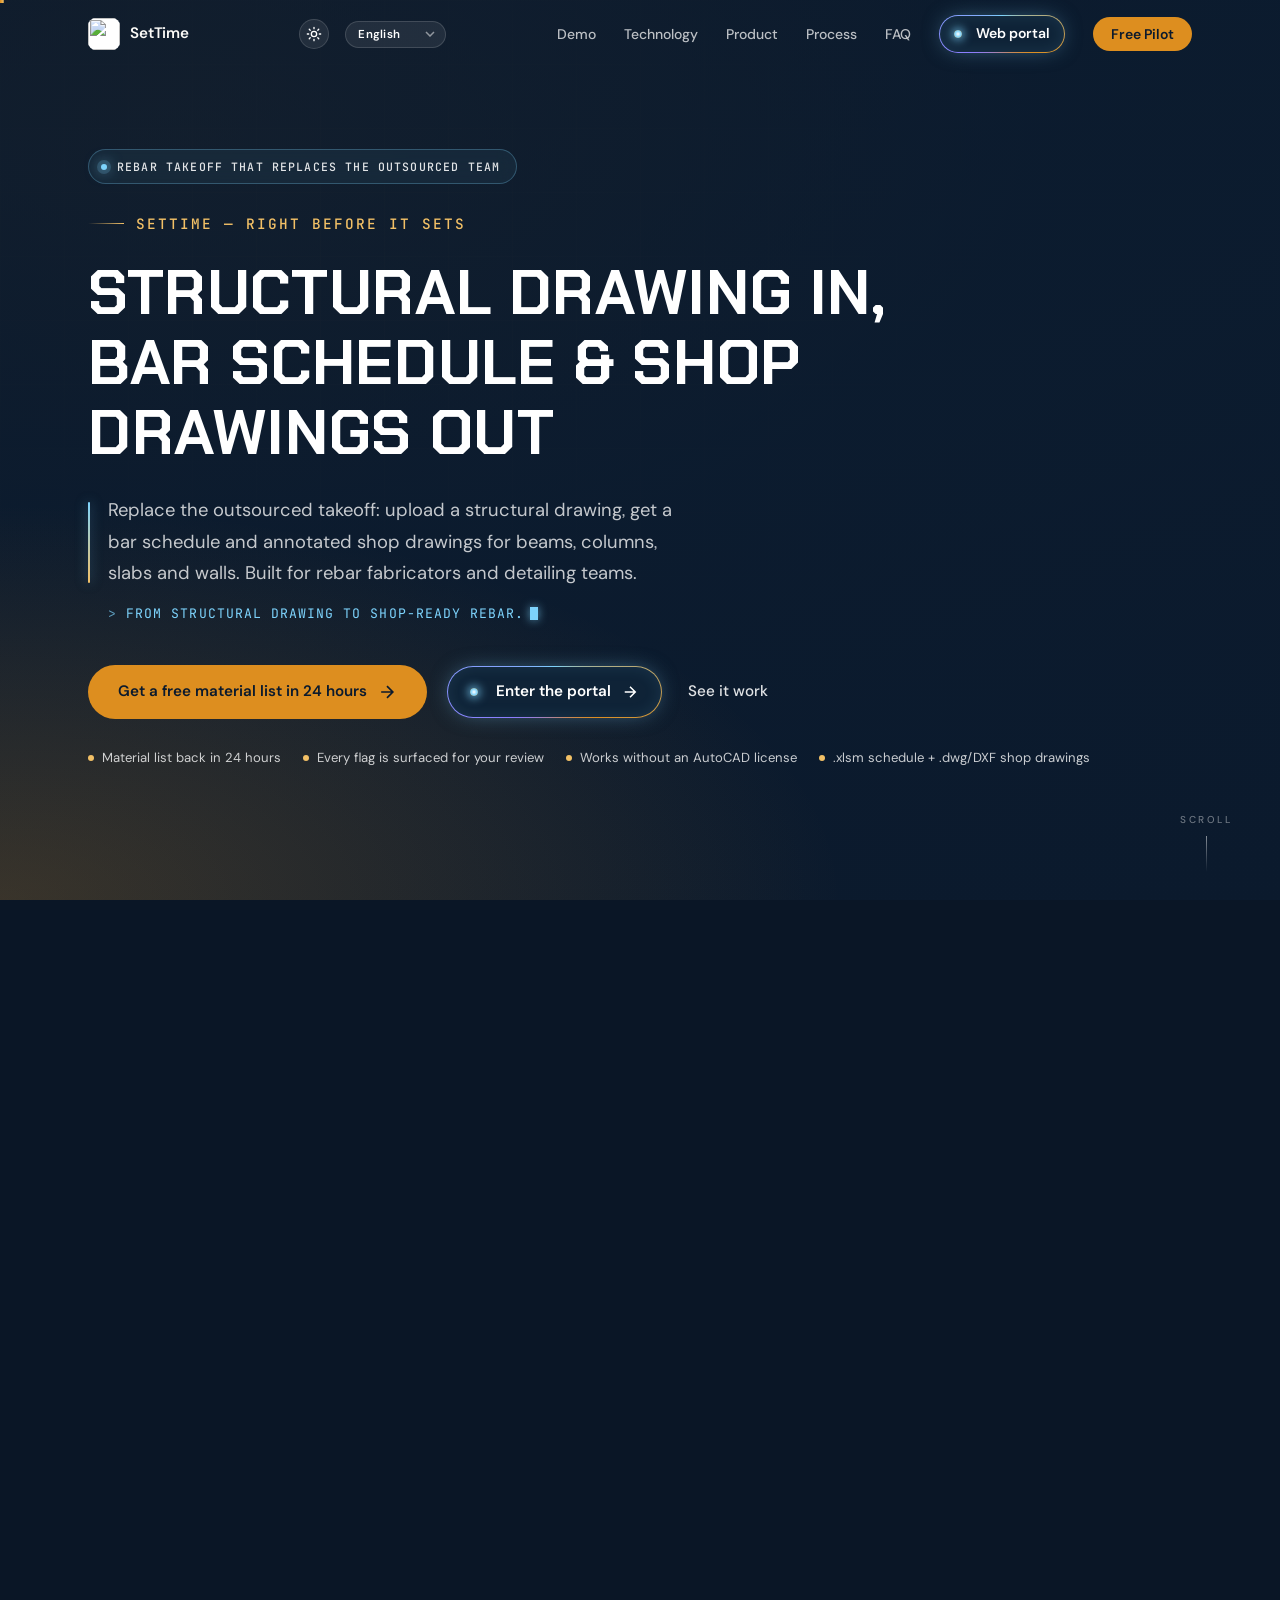
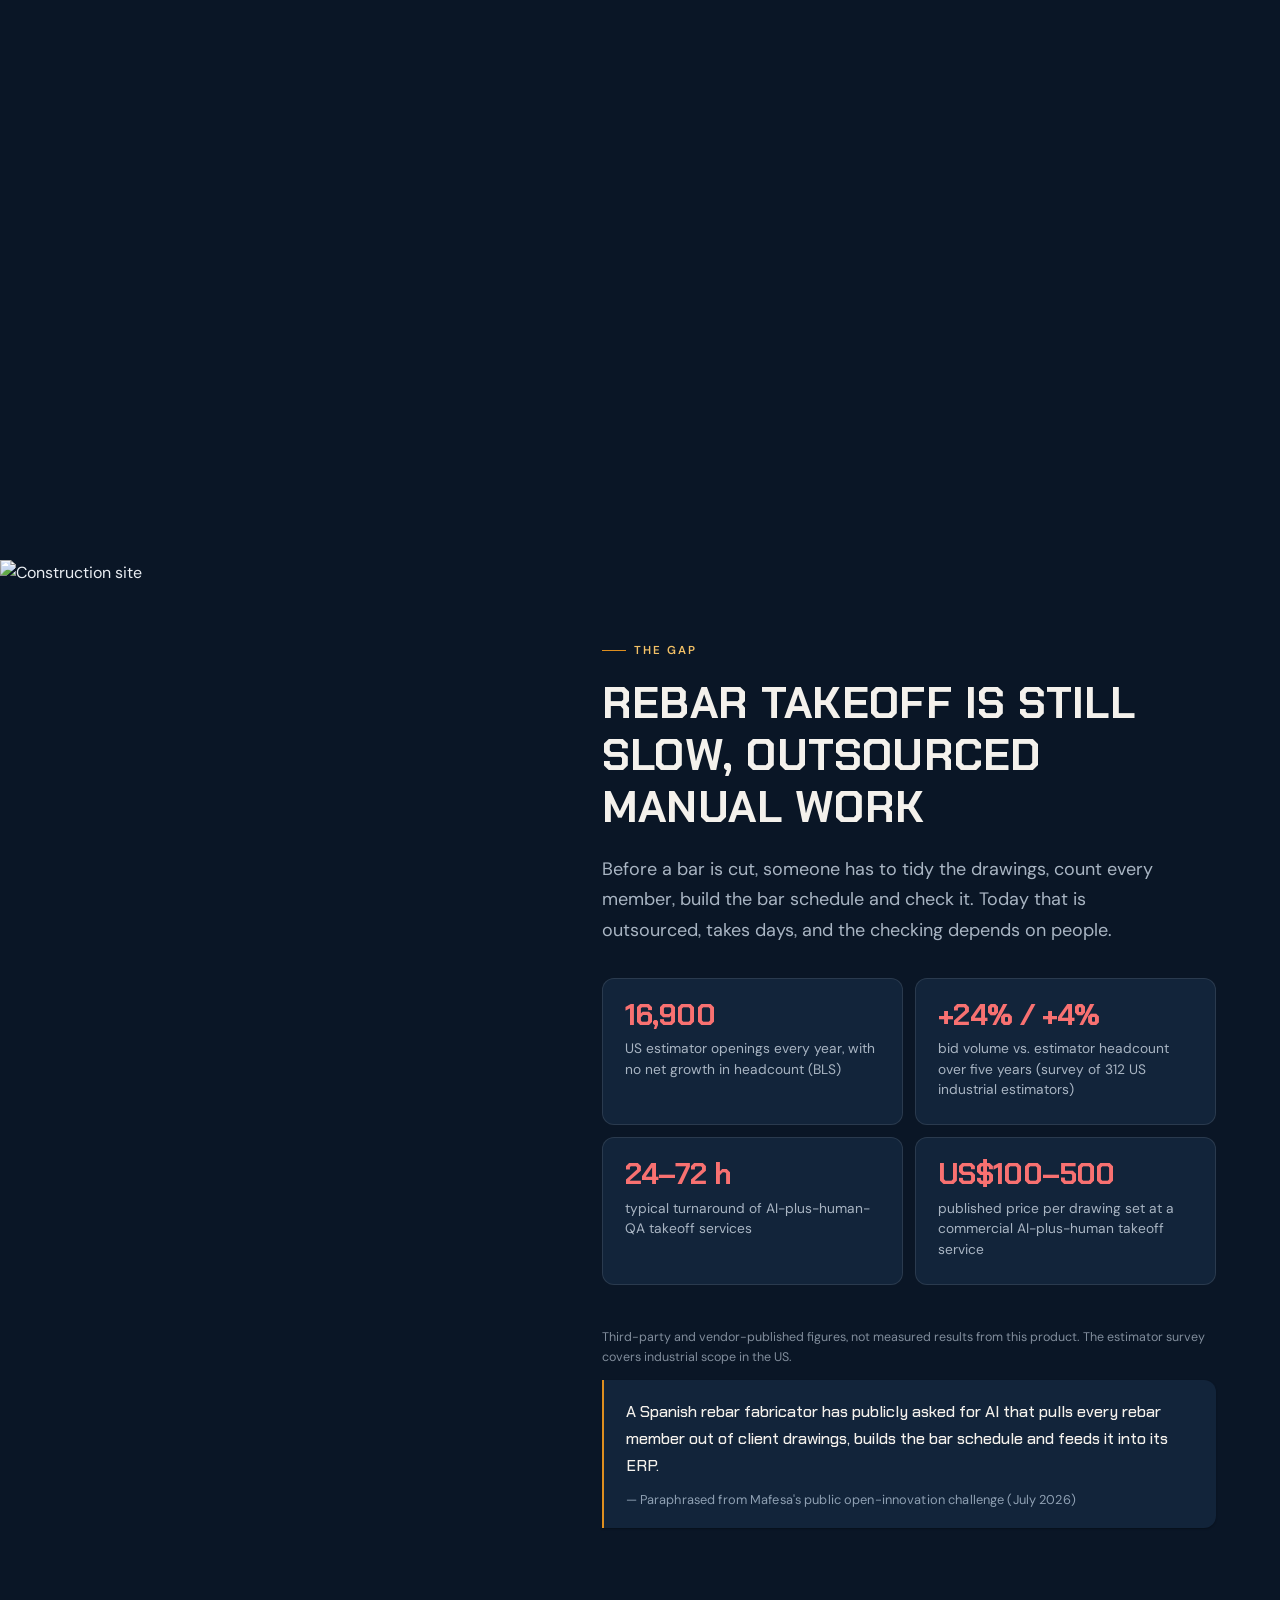
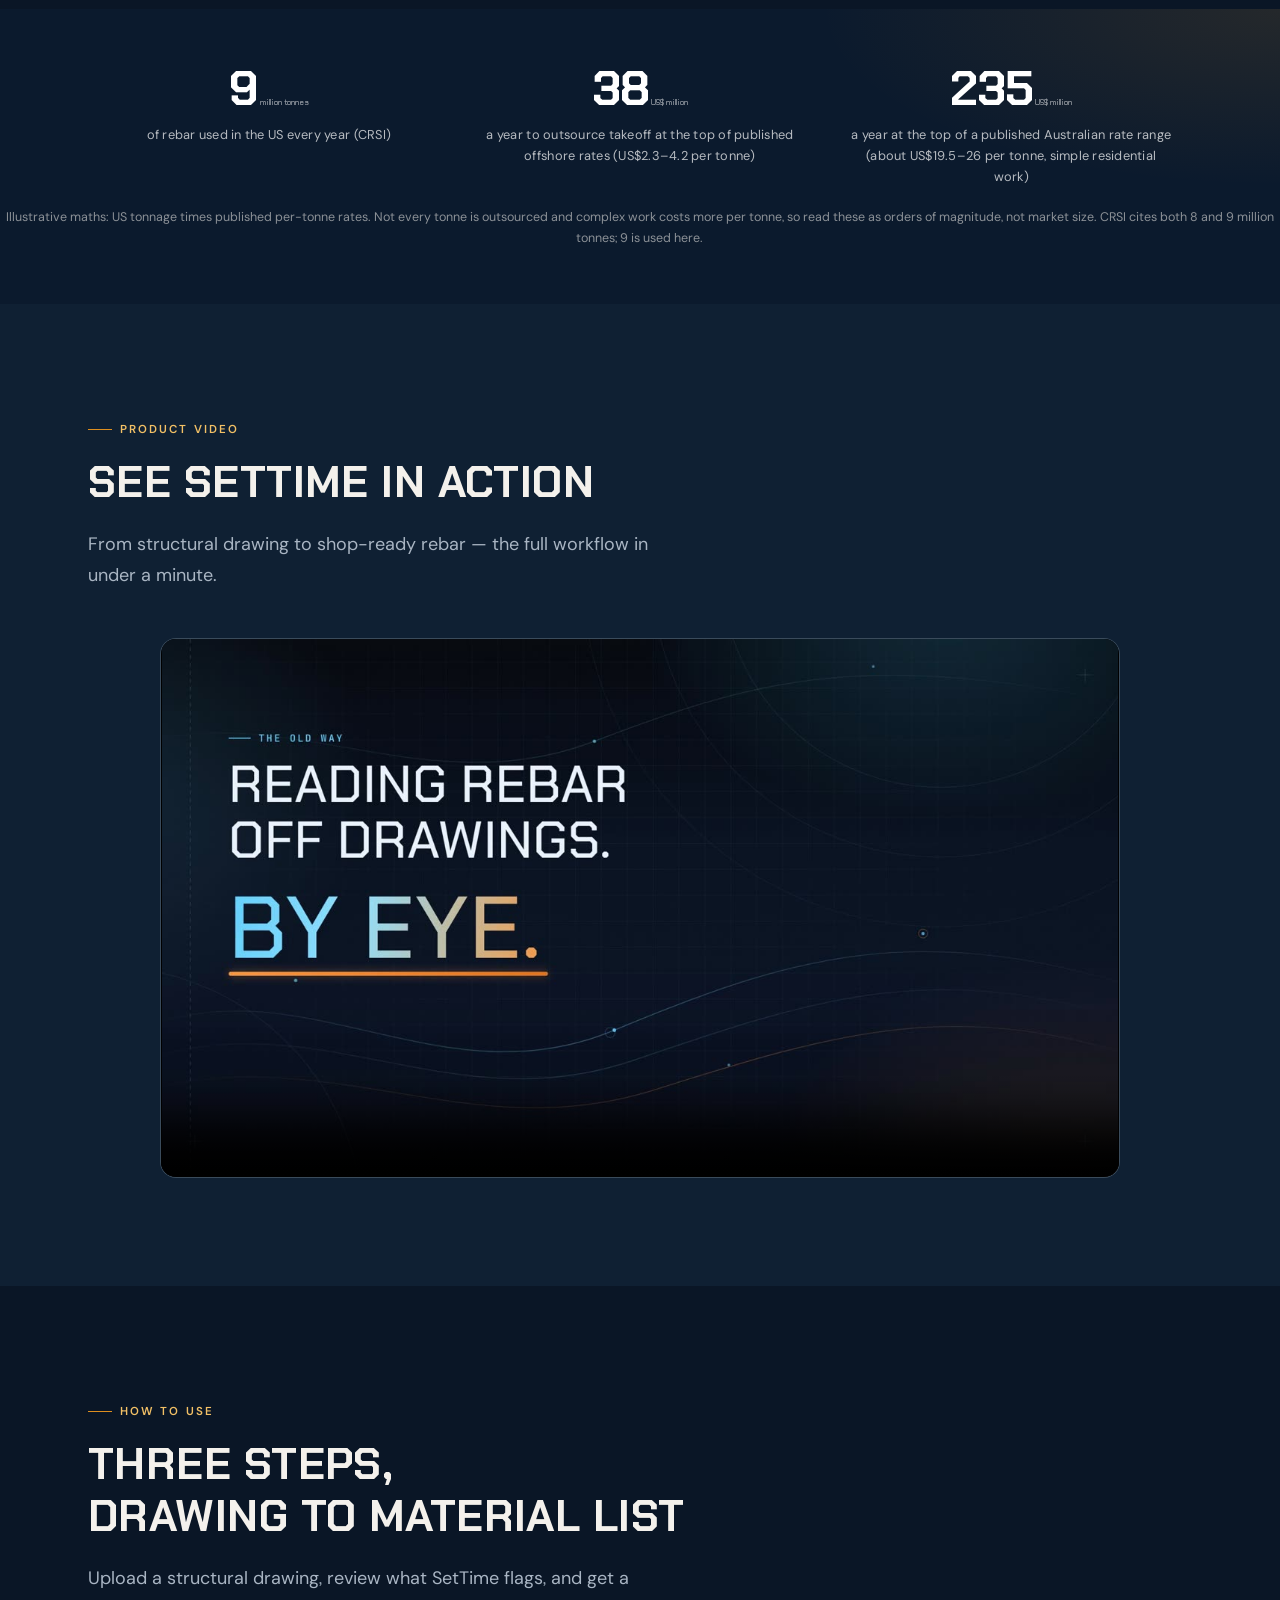
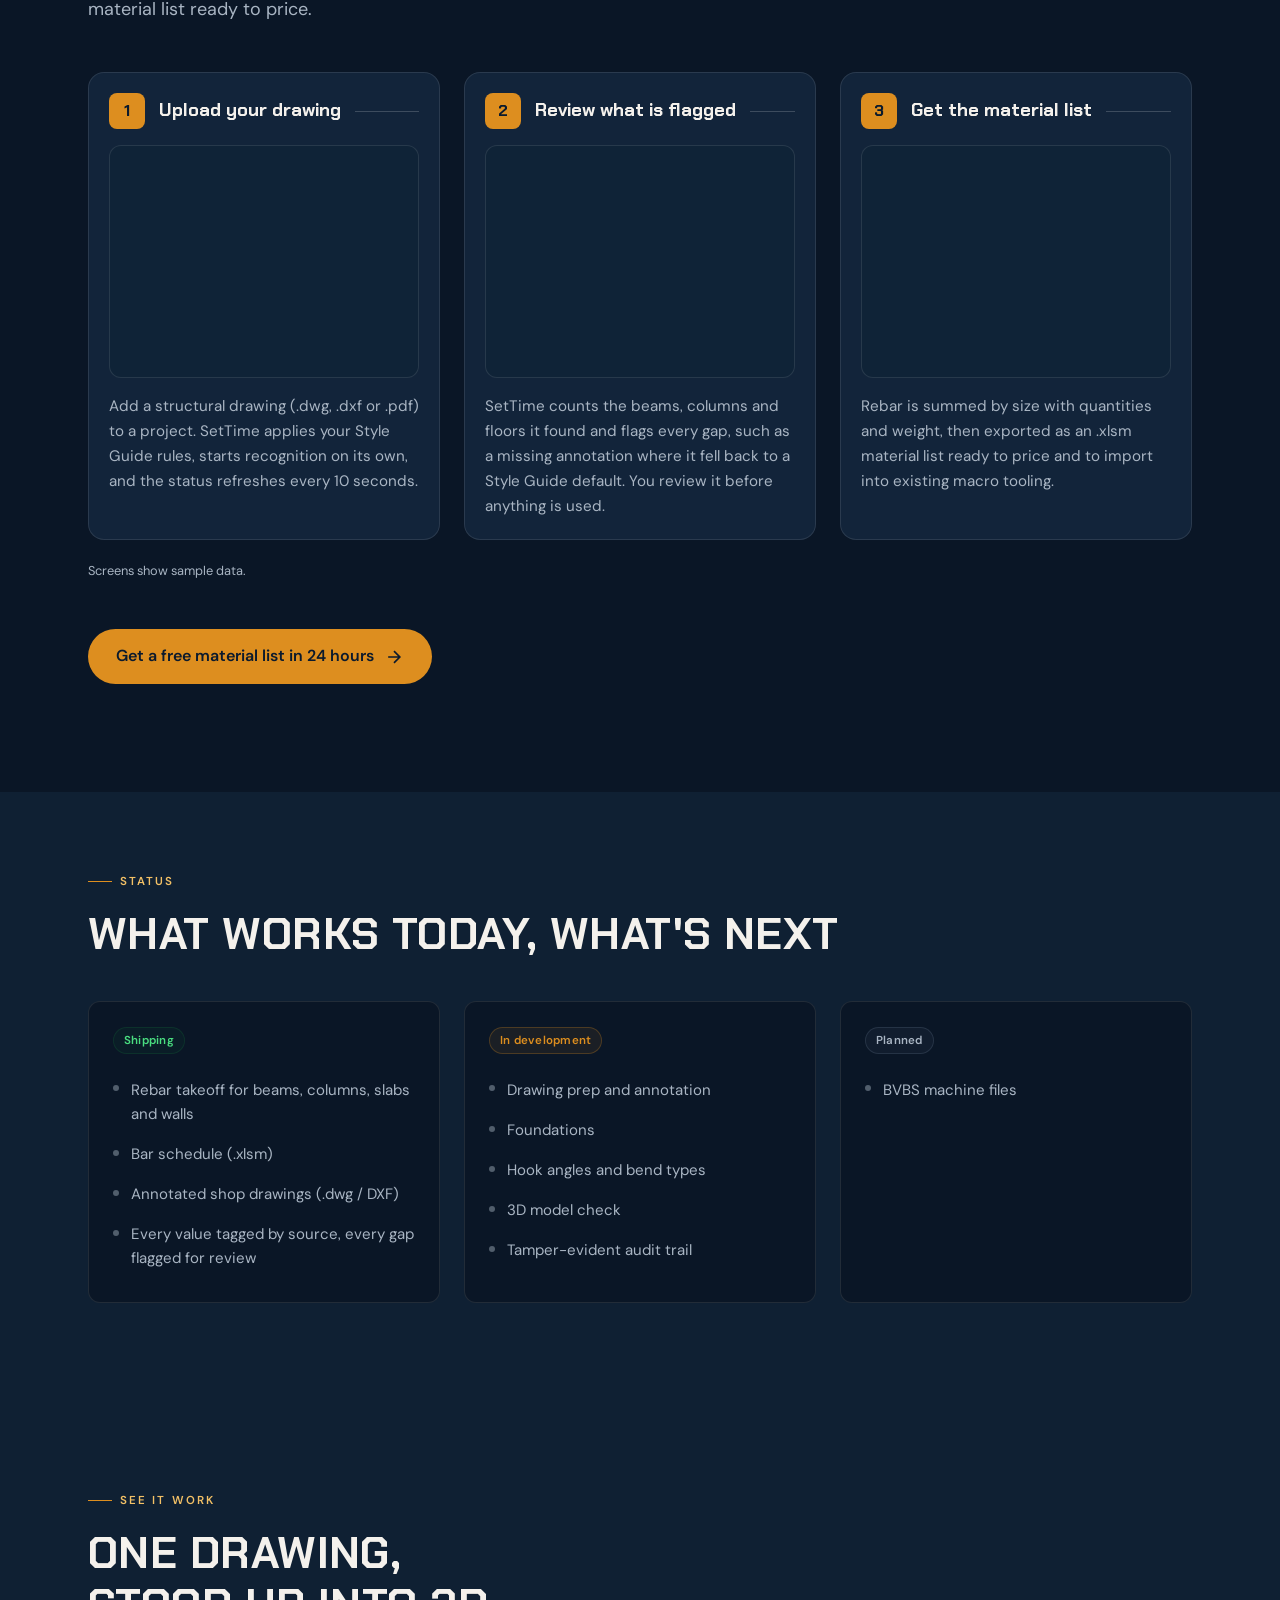
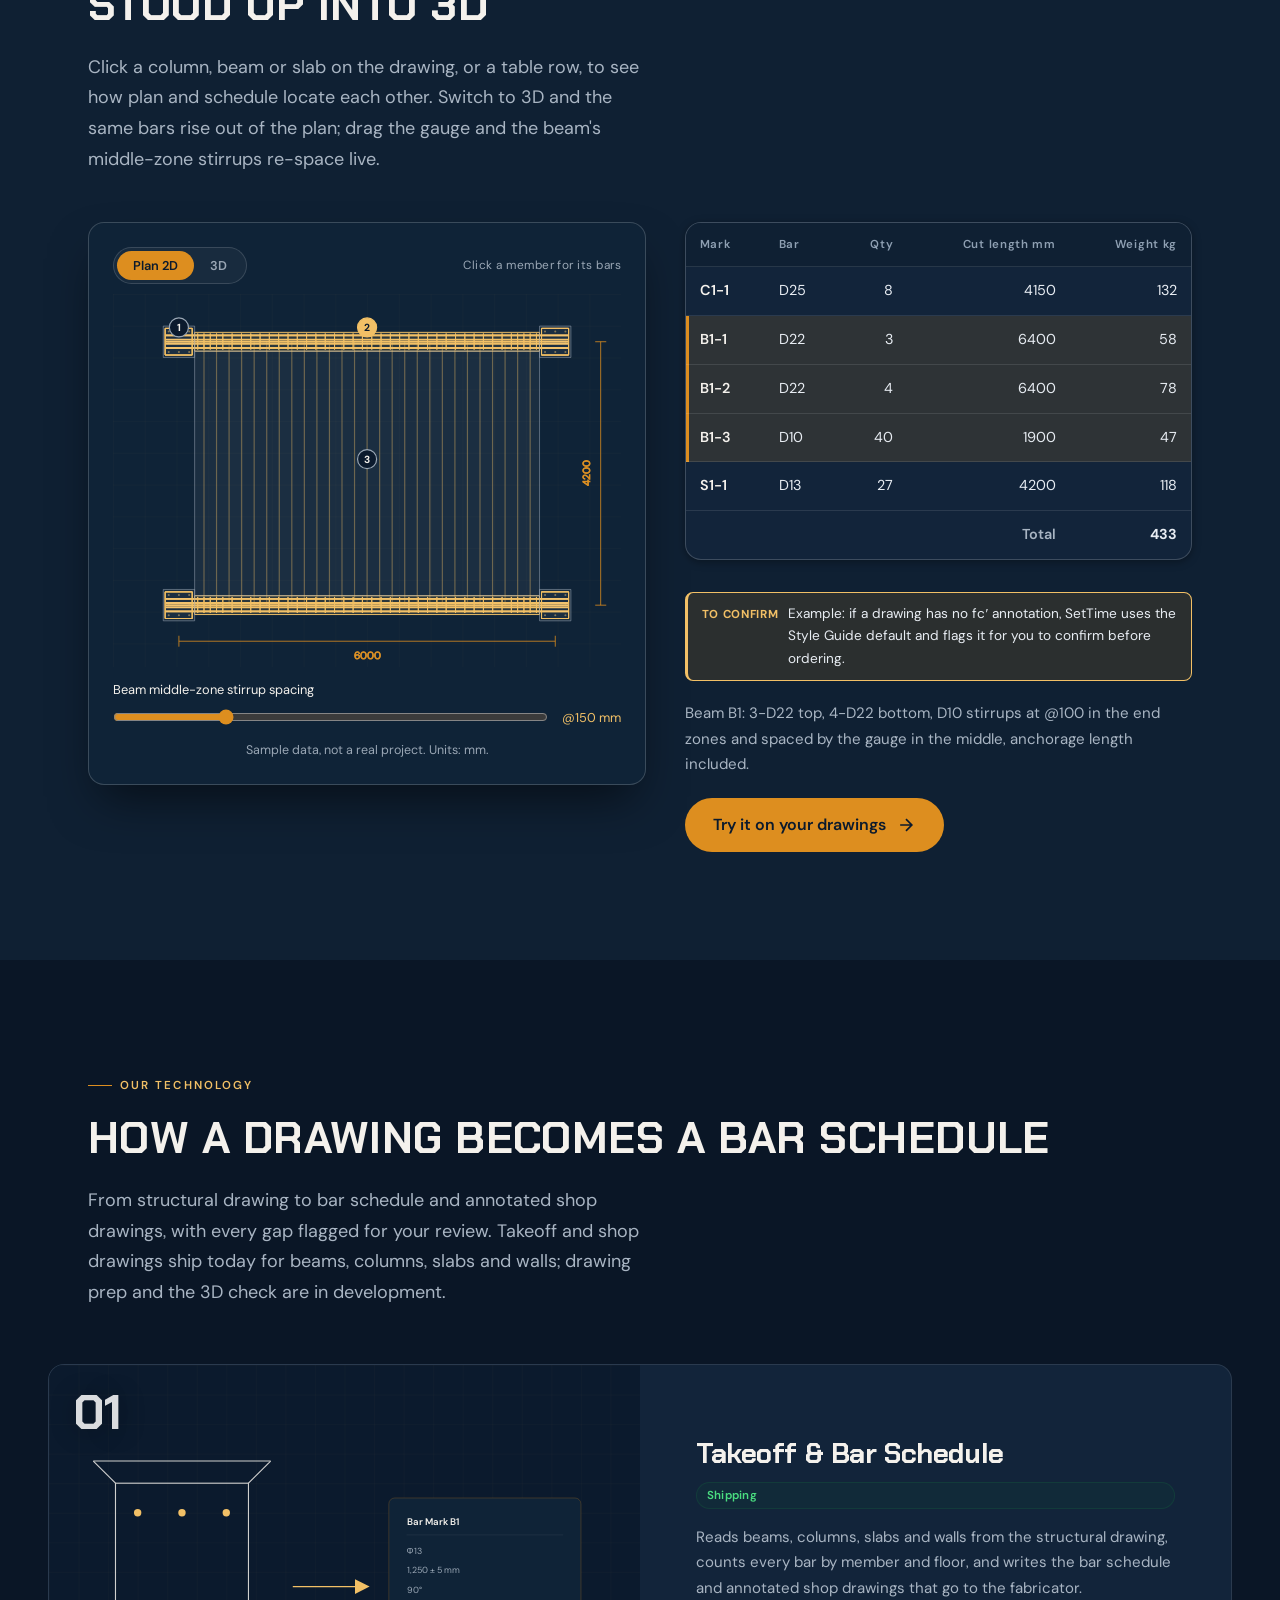
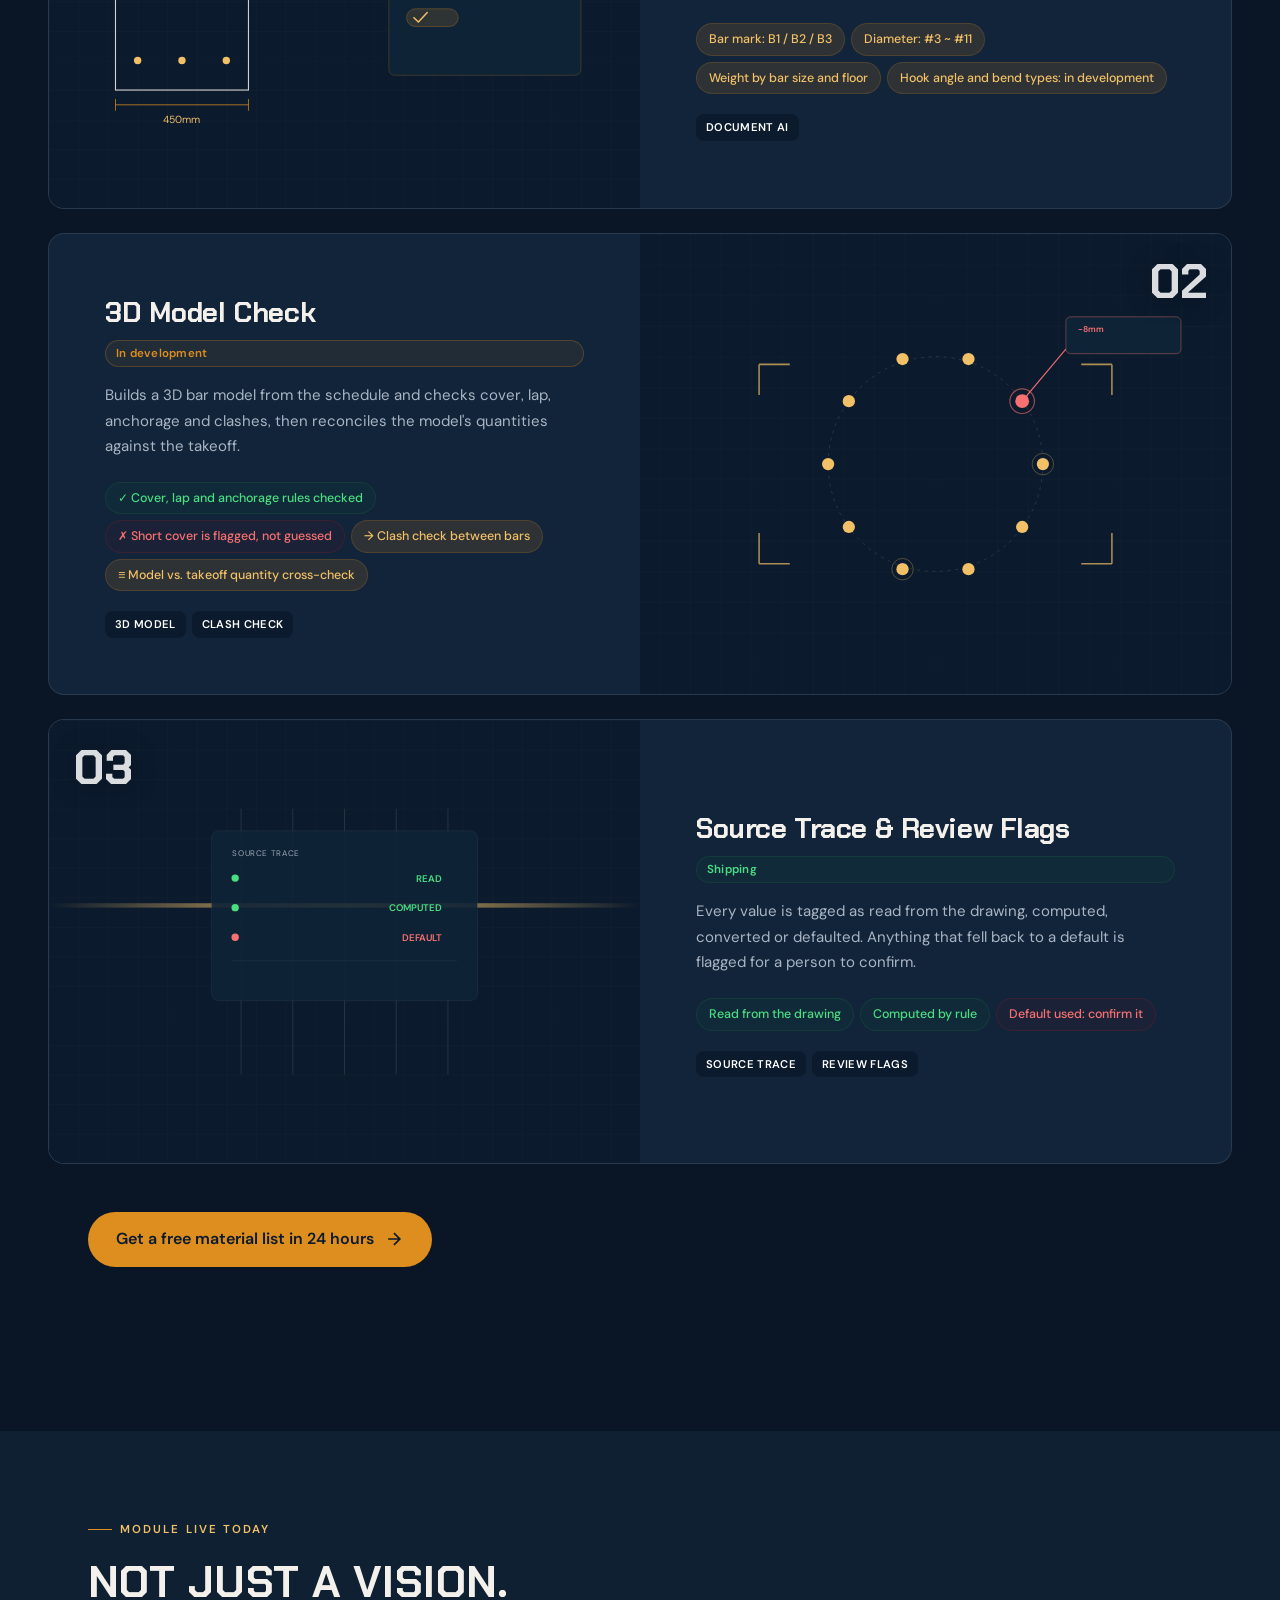
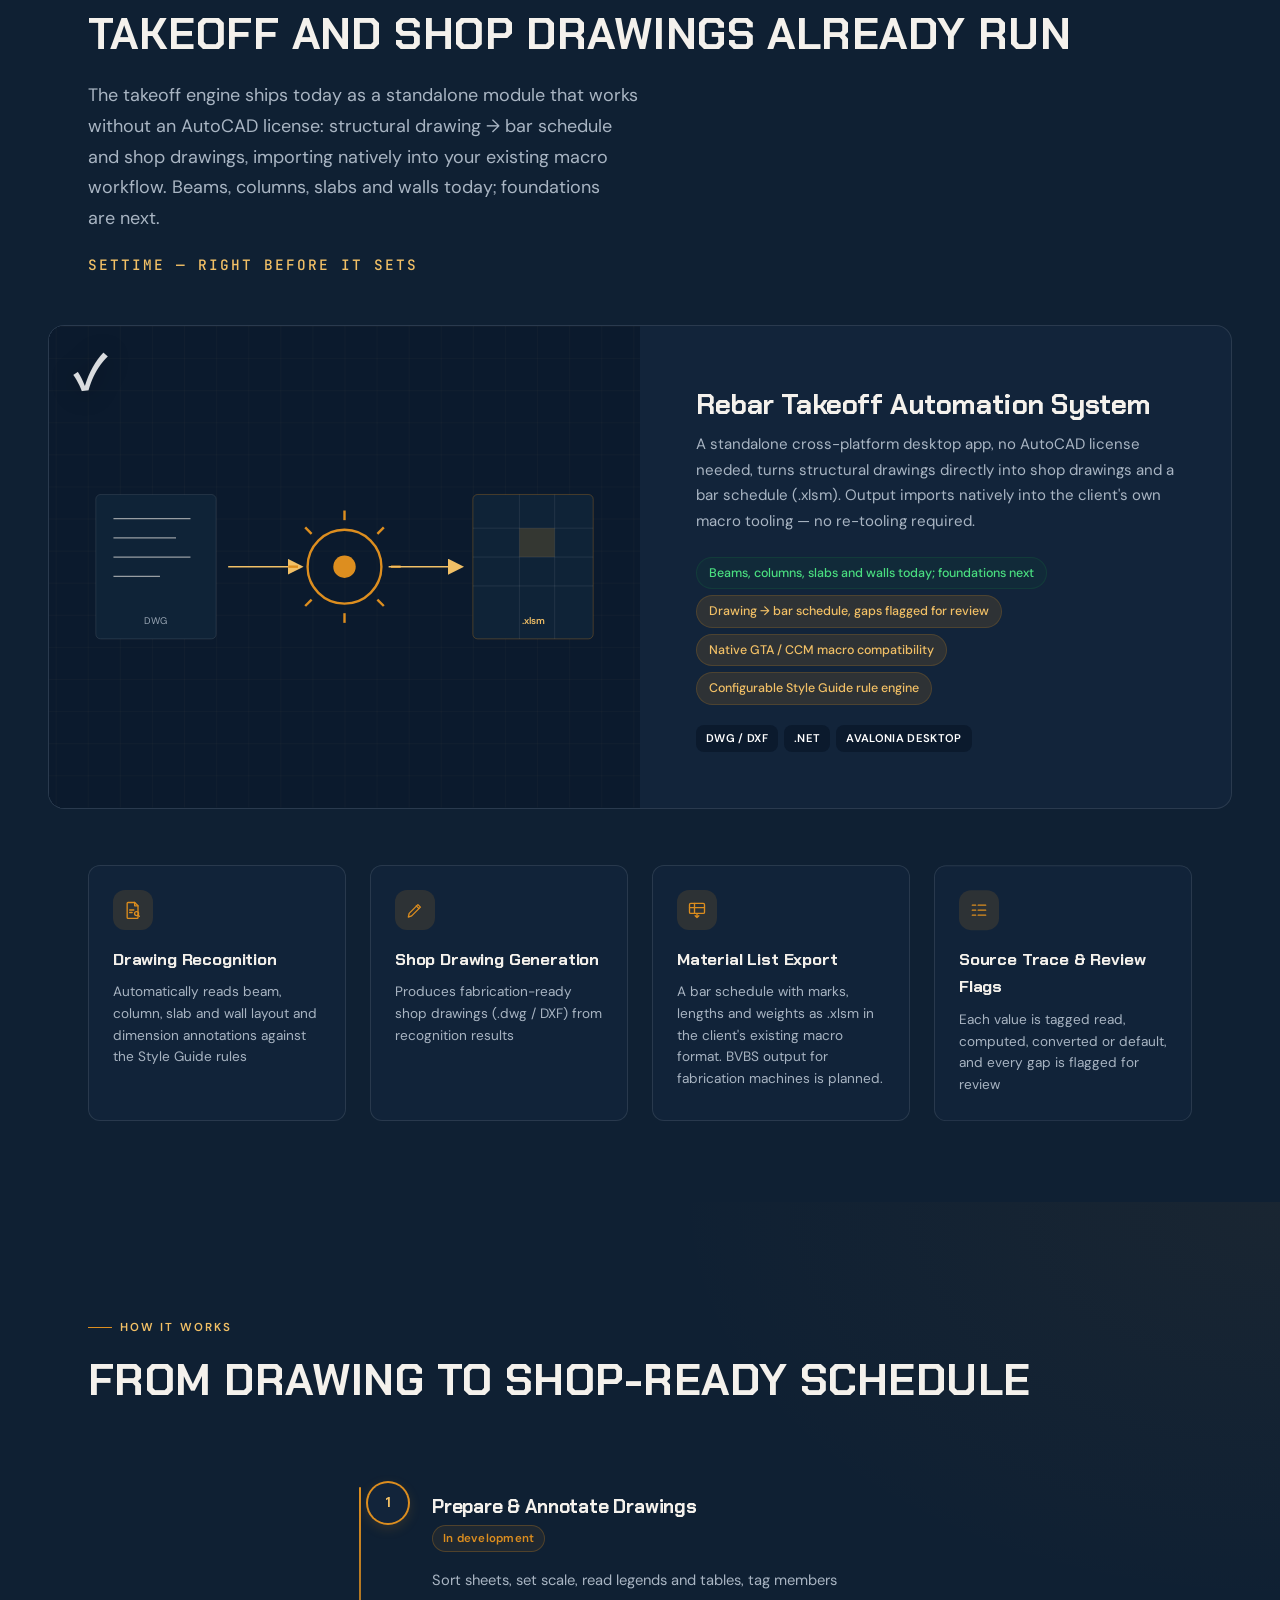
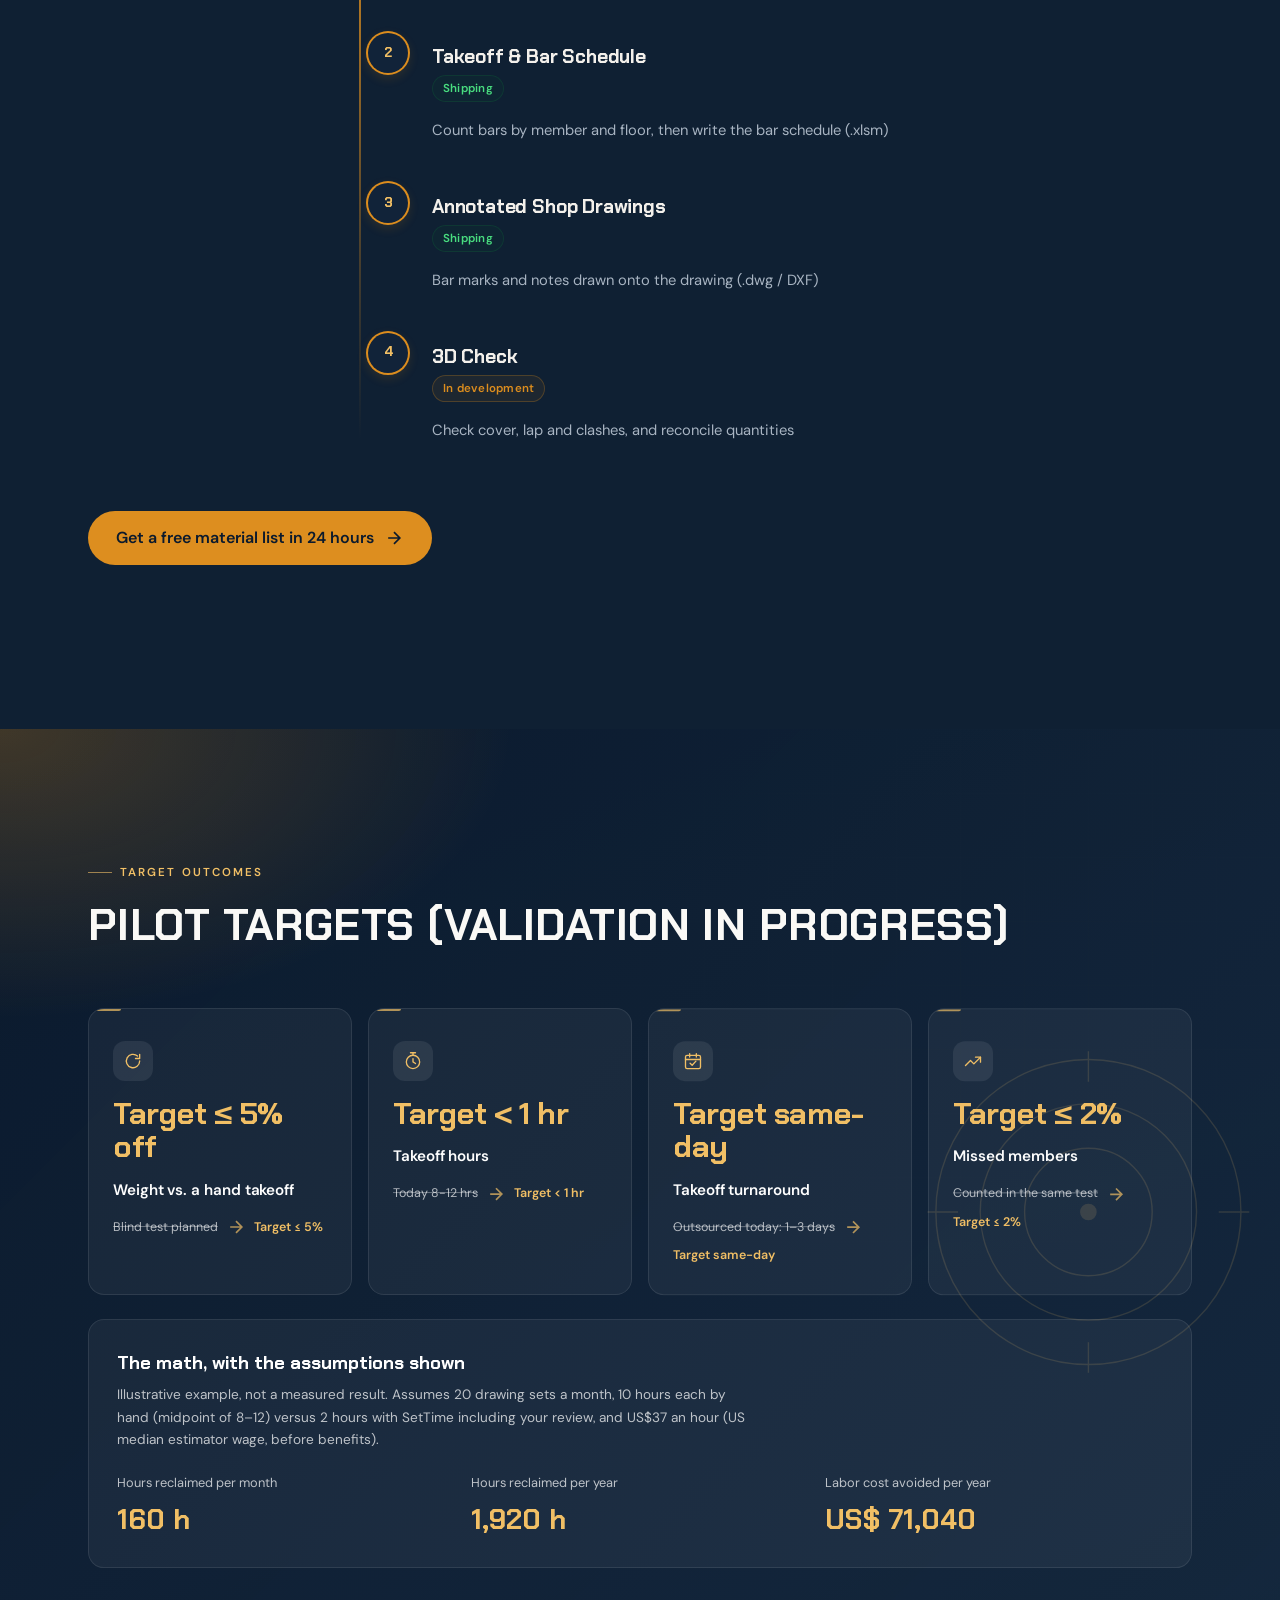
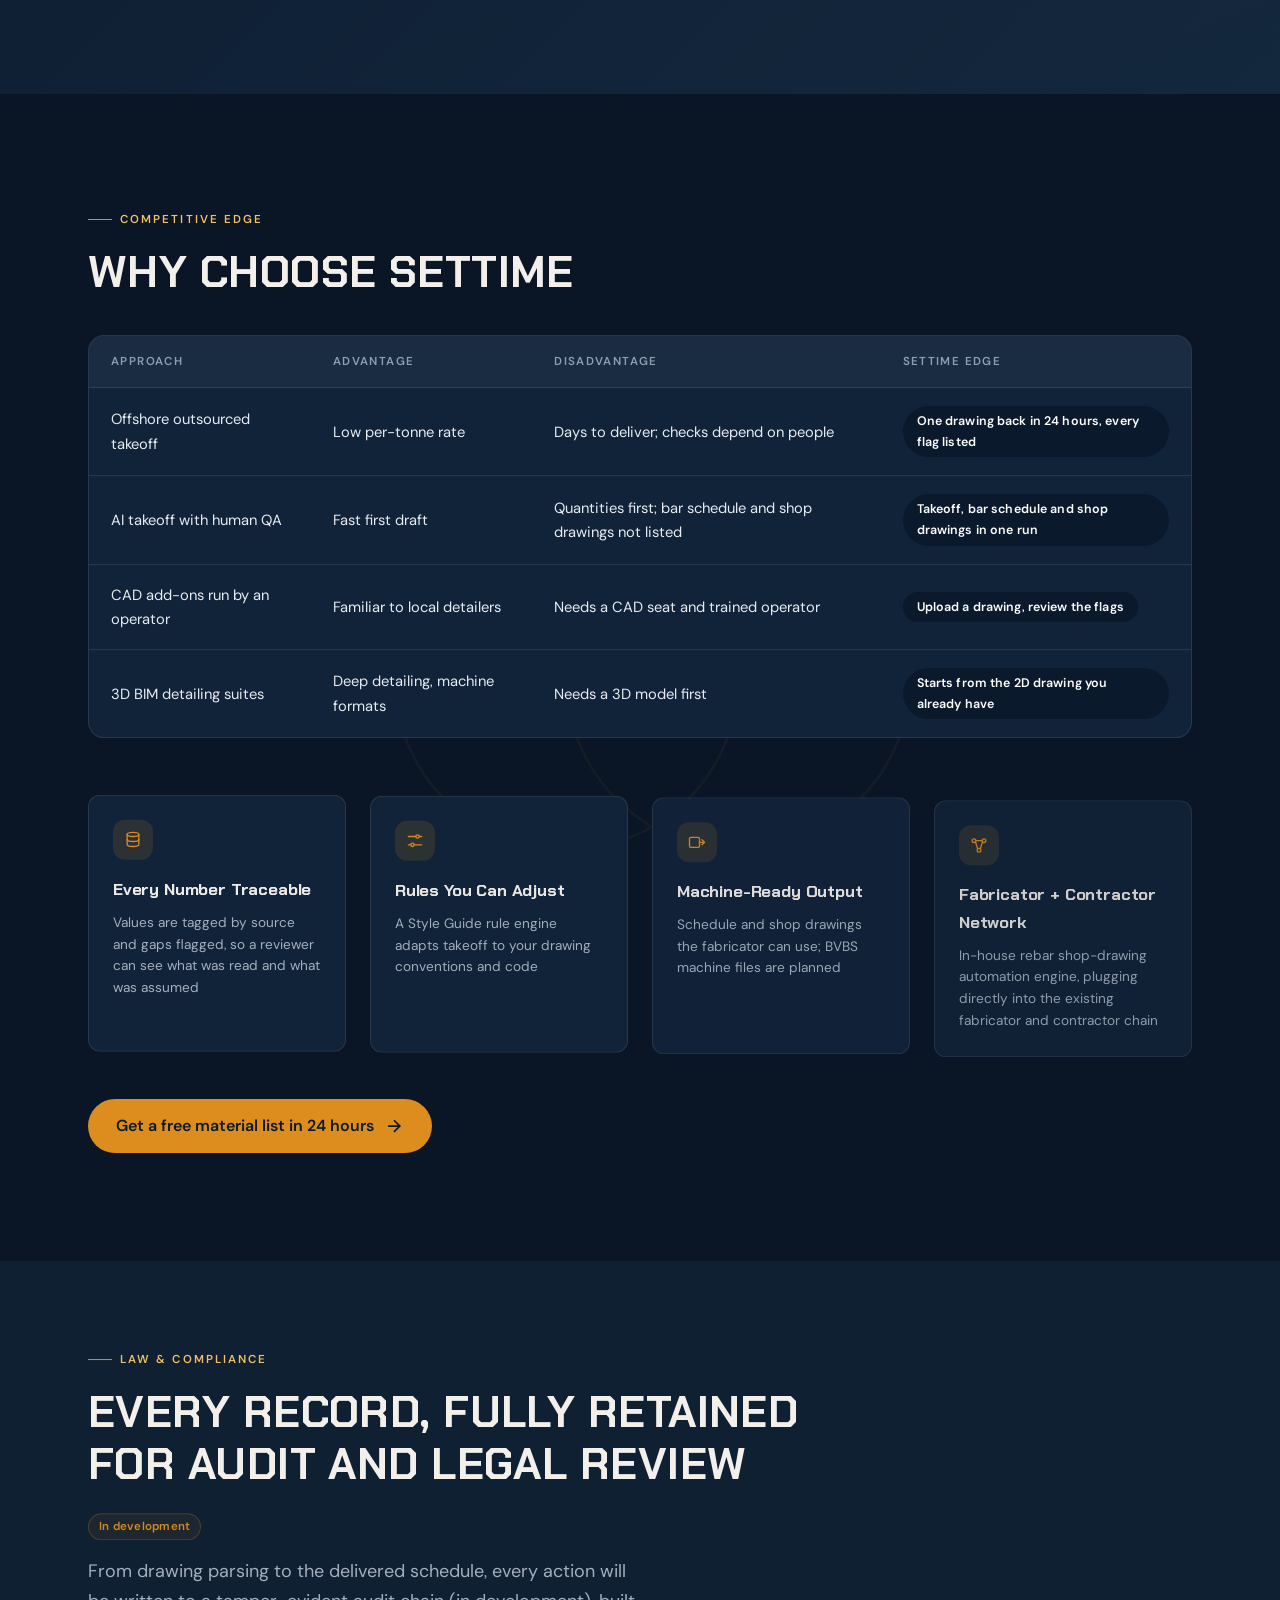
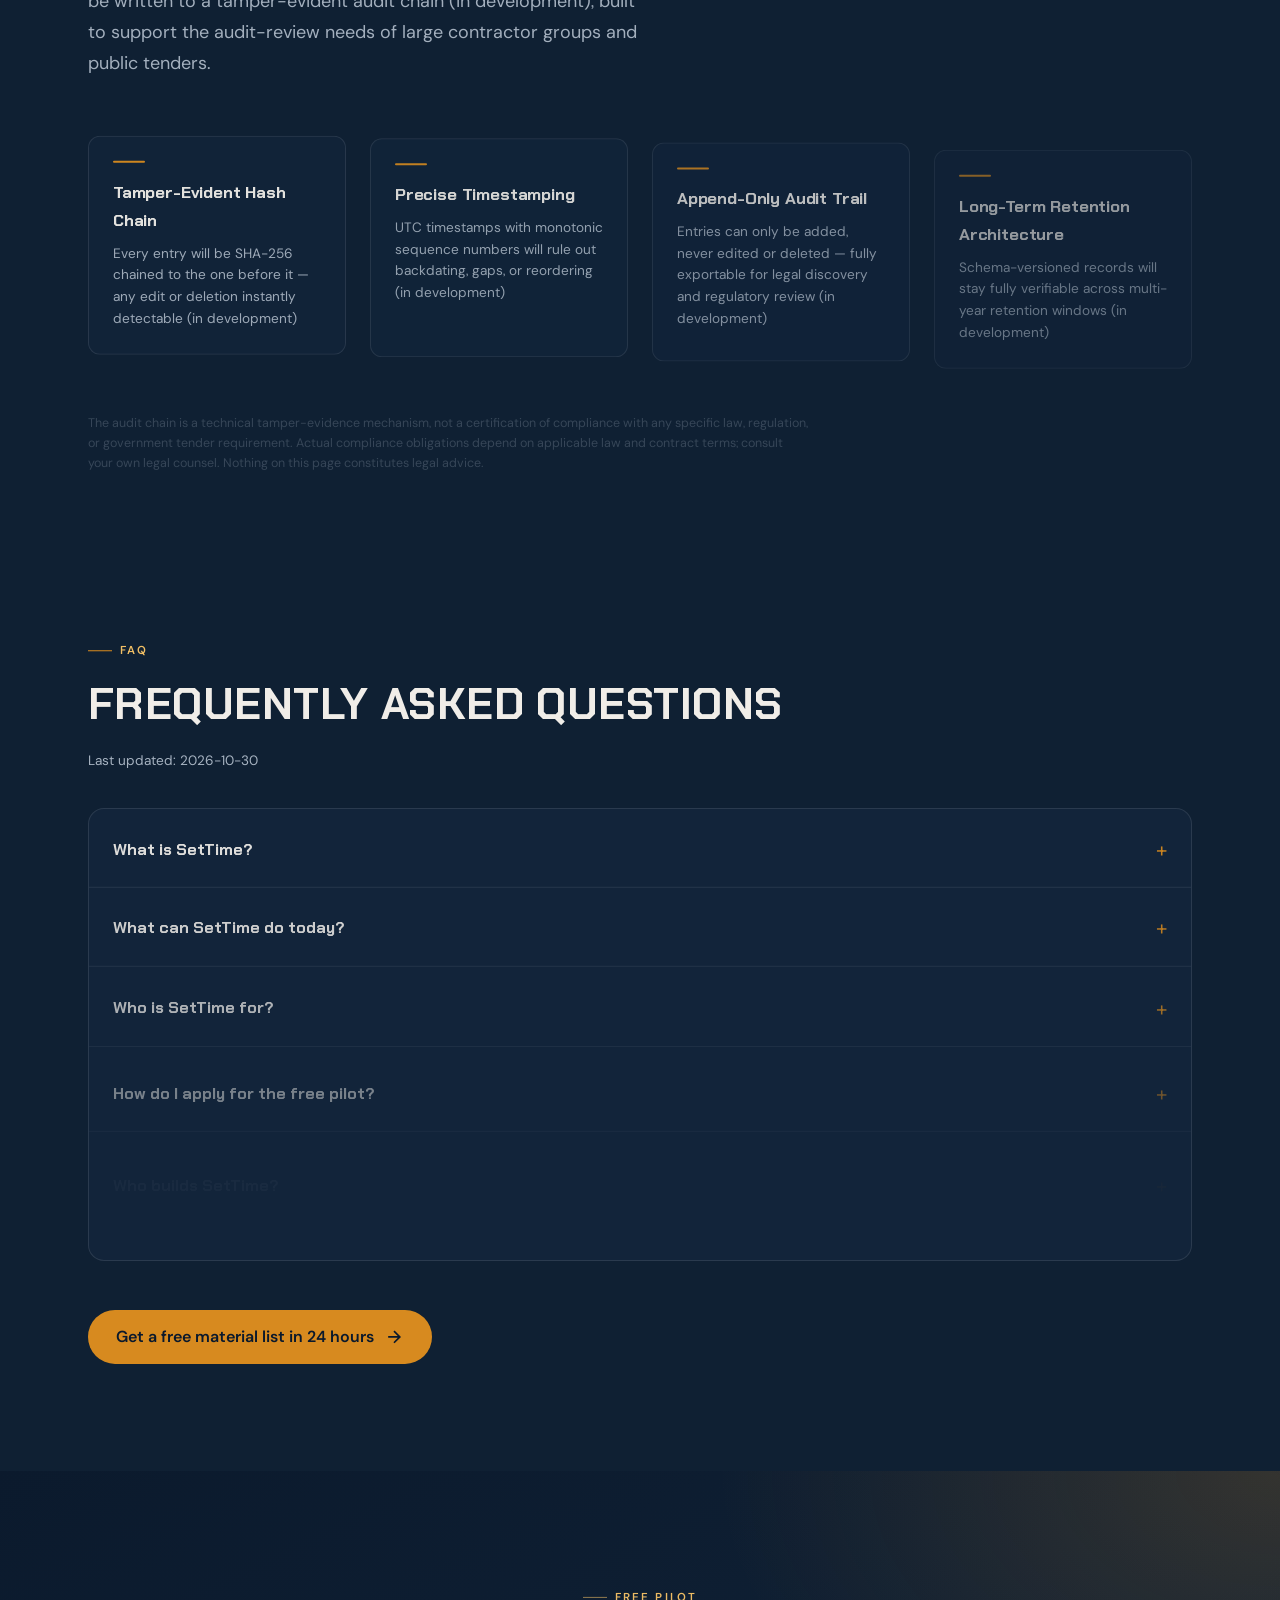
==== commit dcfa4d58: "Copy: SetTime works without an AutoCAD license; AutoCAD plugin only as in development (source) Hero " ====
--- a/index.html
+++ b/index.html
@@ -3,8 +3,8 @@
 <head>
   <meta charset="UTF-8">
   <meta name="viewport" content="width=device-width, initial-scale=1.0">
-  <meta name="description" content="SetTime 取代外包鋼筋算量：結構施工圖進，樑、柱、板、牆的料單（.xlsm）與加工圖（.dwg/DXF）出，支援 AutoCAD 2021 外掛與桌面版。圖面整理、基礎、3D 檢查開發中。由 Kairos.ai 開發，傳一張圖，24 小時內免費計料。">
-  <meta name="keywords" content="SetTime, SetTime 鋼筋, SetTime 鋼筋算量, Kairos.ai, 鋼筋估算軟體, 鋼筋計料, 鋼筋加工圖, 鋼筋計料表, AI 鋼筋估算, 外包算量, 鋼筋料單, 施工圖自動解析, 3D 模型檢查, 稽核鏈, SetTime rebar takeoff software, rebar takeoff automation, outsourced rebar takeoff, rebar shop drawings, bar bending schedule, BBS, AutoCAD rebar plugin, 3D rebar check, audit trail">
+  <meta name="description" content="SetTime 取代外包鋼筋算量：結構施工圖進，樑、柱、板、牆的料單（.xlsm）與加工圖（.dwg/DXF）出，獨立桌面版即可使用，不需 AutoCAD 授權。圖面整理、基礎、3D 檢查開發中。由 Kairos.ai 開發，傳一張圖，24 小時內免費計料。">
+  <meta name="keywords" content="SetTime, SetTime 鋼筋, SetTime 鋼筋算量, Kairos.ai, 鋼筋估算軟體, 鋼筋計料, 鋼筋加工圖, 鋼筋計料表, AI 鋼筋估算, 外包算量, 鋼筋料單, 施工圖自動解析, 3D 模型檢查, 稽核鏈, SetTime rebar takeoff software, rebar takeoff automation, outsourced rebar takeoff, rebar shop drawings, bar bending schedule, BBS, rebar takeoff without AutoCAD license, 3D rebar check, audit trail">
   <meta name="author" content="Kairos.ai">
   <meta name="application-name" content="SetTime">
   <meta name="robots" content="index, follow, max-snippet:-1, max-image-preview:large, max-video-preview:-1">
@@ -21,7 +21,7 @@
   </script>
   <meta property="og:site_name" content="SetTime by Kairos.ai">
   <meta property="og:title" content="SetTime | AI Rebar Takeoff">
-  <meta property="og:description" content="結構施工圖進，樑、柱、板、牆的料單（.xlsm）與加工圖（.dwg/DXF）出。AutoCAD 2021 外掛與桌面版已上線；圖面整理、基礎、3D 檢查開發中。Shipping: takeoff, bar schedule and shop drawings for beams, columns, slabs and walls. In development: drawing prep, foundations, 3D check.">
+  <meta property="og:description" content="結構施工圖進，樑、柱、板、牆的料單（.xlsm）與加工圖（.dwg/DXF）出。獨立桌面版已上線，不需 AutoCAD 授權；圖面整理、基礎、3D 檢查開發中。Shipping: takeoff, bar schedule and shop drawings for beams, columns, slabs and walls. In development: drawing prep, foundations, 3D check.">
   <meta property="og:type" content="website">
   <meta property="og:url" content="https://settime.kairosaitech.com/">
   <meta property="og:locale" content="zh_TW">
@@ -31,7 +31,7 @@
   <meta property="og:image:alt" content="SetTime: structural drawings to rebar material lists, shown with a sample material list table">
   <meta name="twitter:card" content="summary_large_image">
   <meta name="twitter:title" content="SetTime | AI Rebar Takeoff">
-  <meta name="twitter:description" content="結構施工圖進，樑、柱、板、牆的料單（.xlsm）與加工圖（.dwg/DXF）出。AutoCAD 2021 外掛與桌面版已上線；圖面整理、基礎、3D 檢查開發中。Shipping: takeoff, bar schedule and shop drawings for beams, columns, slabs and walls. In development: drawing prep, foundations, 3D check.">
+  <meta name="twitter:description" content="結構施工圖進，樑、柱、板、牆的料單（.xlsm）與加工圖（.dwg/DXF）出。獨立桌面版已上線，不需 AutoCAD 授權；圖面整理、基礎、3D 檢查開發中。Shipping: takeoff, bar schedule and shop drawings for beams, columns, slabs and walls. In development: drawing prep, foundations, 3D check.">
   <meta name="twitter:image" content="https://settime.kairosaitech.com/assets/settime-og-card.jpg">
   <meta name="twitter:image:alt" content="SetTime: structural drawings to rebar material lists, shown with a sample material list table">
   <link rel="canonical" href="https://settime.kairosaitech.com/">
@@ -106,7 +106,7 @@
         "@id": "https://settime.kairosaitech.com/#webpage",
         "url": "https://settime.kairosaitech.com/",
         "name": "SetTime | AI Rebar Takeoff Software — Structural Drawings to Shop Drawings & Bar Schedules",
-        "description": "SetTime 取代外包鋼筋算量：結構施工圖進，樑、柱、板、牆的料單（.xlsm）與加工圖（.dwg/DXF）出，支援 AutoCAD 2021 外掛與桌面版。圖面整理、基礎、3D 檢查開發中。由 Kairos.ai 開發，傳一張圖，24 小時內免費計料。",
+        "description": "SetTime 取代外包鋼筋算量：結構施工圖進，樑、柱、板、牆的料單（.xlsm）與加工圖（.dwg/DXF）出，獨立桌面版即可使用，不需 AutoCAD 授權。圖面整理、基礎、3D 檢查開發中。由 Kairos.ai 開發，傳一張圖，24 小時內免費計料。",
         "inLanguage": "zh-Hant",
         "dateModified": "2026-10-30",
         "isPartOf": { "@id": "https://settime.kairosaitech.com/#website" },
@@ -179,11 +179,11 @@
         "alternateName": ["SetTime Rebar Takeoff Automation System", "SetTime 鋼筋算量自動化系統"],
         "applicationCategory": "BusinessApplication",
         "applicationSubCategory": "Construction rebar takeoff and shop-drawing automation",
-        "operatingSystem": "Windows (AutoCAD 2021 plugin); cross-platform desktop app",
-        "softwareRequirements": "AutoCAD 2021 (for the plugin)",
+        "operatingSystem": "Cross-platform desktop app (standalone; no AutoCAD license required)",
+        "softwareRequirements": "None beyond the SetTime desktop app; no AutoCAD license required",
         "url": "https://settime.kairosaitech.com/",
         "image": "https://settime.kairosaitech.com/assets/settime-og-card.jpg",
-        "description": "SetTime is Kairos.ai's rebar takeoff software, built to replace the outsourced estimating team. Shipping today for beams, columns, slabs and walls: an AutoCAD 2021 plugin plus a cross-platform desktop app that converts structural drawings into a bar schedule (.xlsm) and annotated shop drawings (.dwg / DXF), importing natively into a fabricator's existing macro tooling. Drawing preparation, foundations and a 3D model check are in development; BVBS output is planned.",
+        "description": "SetTime is Kairos.ai's rebar takeoff software, built to replace the outsourced estimating team. Shipping today for beams, columns, slabs and walls: a standalone cross-platform desktop app that works without an AutoCAD license and converts structural drawings into a bar schedule (.xlsm) and annotated shop drawings (.dwg / DXF), importing natively into a fabricator's existing macro tooling. Drawing preparation, foundations, a 3D model check and an AutoCAD plugin are in development; BVBS output is planned.",
         "featureList": [
           "Structural drawing recognition (beams, columns, slabs and walls)",
           "Takeoff and bar bending schedule export to .xlsm for existing fabricator macro tooling",
@@ -193,6 +193,7 @@
           "In development: foundations",
           "In development: bend angles and hook types",
           "In development: 3D model check (cover, lap, anchorage, clashes)",
+          "In development: AutoCAD plugin (SetTime itself runs without AutoCAD)",
           "Planned: BVBS machine output",
           "In development: SHA-256 hash-chained audit trail"
         ],
@@ -225,7 +226,7 @@
             "name": "SetTime 現在可以使用哪些功能？",
             "acceptedAnswer": {
               "@type": "Answer",
-              "text": "已上線：AutoCAD 2021 外掛加上跨平台桌面版，把樑、柱、板、牆圖面轉成料單（.xlsm）與加工圖（.dwg / DXF），每個數值標明來源、缺口標出供覆核。開發中：圖面整理與標註、基礎、彎鉤角度與型式、3D 模型檢查與竄改可偵測的稽核鏈。規劃中：BVBS 輸出。"
+              "text": "已上線：不需 AutoCAD 授權、可獨立運作的跨平台桌面版，把樑、柱、板、牆圖面轉成料單（.xlsm）與加工圖（.dwg / DXF），每個數值標明來源、缺口標出供覆核。開發中：圖面整理與標註、基礎、彎鉤角度與型式、3D 模型檢查、AutoCAD 外掛與竄改可偵測的稽核鏈。規劃中：BVBS 輸出。"
             }
           },
           {
@@ -343,7 +344,7 @@
       <ul class="hero-trust fade-in" data-delay="4">
         <li data-i18n="hero.trust1">24 小時內回傳計料表</li>
         <li data-i18n="hero.trust2">每項標記皆提交由您覆核</li>
-        <li data-i18n="hero.trust3">AutoCAD 外掛 + 桌面版</li>
+        <li data-i18n="hero.trust3">不需 AutoCAD 授權・獨立運作</li>
         <li data-i18n="hero.trust4">.xlsm 料單 + .dwg/DXF 加工圖</li>
       </ul>
     </div>
@@ -770,7 +771,7 @@
     <div class="container">
       <p class="section-label fade-in" data-i18n="product.label">MODULE LIVE TODAY 現行落地模組</p>
       <h2 class="section-heading fade-in" data-delay="1" data-i18n="product.heading">不只是願景<br>算量與加工圖已在運作</h2>
-      <p class="section-lead fade-in" data-delay="2" data-i18n="product.lead">算量引擎已作為獨立模組上線：AutoCAD 結構圖 → 料單與加工圖，並原生對接既有巨集流程。目前支援樑、柱、板與牆，基礎是下一步。</p>
+      <p class="section-lead fade-in" data-delay="2" data-i18n="product.lead">算量引擎已作為獨立模組上線，不需 AutoCAD 授權：結構圖 → 料單與加工圖，並原生對接既有巨集流程。目前支援樑、柱、板與牆，基礎是下一步。</p>
       <p class="product-tagline fade-in" data-delay="3" data-i18n="product.tagline">SetTime — 凝固之前，一次到位</p>
     </div>
 
@@ -818,14 +819,14 @@
         <div class="tech-panel-content">
           <h3 data-i18n="product.panel.title">鋼筋算量自動化系統</h3>
           <p class="tech-en" data-i18n="product.panel.en">Rebar Takeoff Automation System</p>
-          <p data-i18n="product.panel.desc">AutoCAD 2021 外掛加上跨平台桌面版，將結構施工圖直接轉為加工圖與計料表 (.xlsm)，輸出免二次轉檔即可匯入客戶既有巨集系統。</p>
+          <p data-i18n="product.panel.desc">跨平台桌面版獨立運作、不需 AutoCAD 授權，將結構施工圖直接轉為加工圖與計料表 (.xlsm)，輸出免二次轉檔即可匯入客戶既有巨集系統。</p>
           <div class="tech-metrics">
             <span class="correct" data-i18n="product.m1">目前支援樑、柱、板與牆；基礎為下一步</span>
             <span data-i18n="product.m2">施工圖 → 料單，缺口標出供覆核</span>
             <span data-i18n="product.m3">GTA / CCM 巨集原生相容</span>
             <span data-i18n="product.m4">Style Guide 可調規則引擎</span>
           </div>
-          <div class="tech-tags"><span>AutoCAD 2021</span><span>.NET</span><span>Avalonia Desktop</span></div>
+          <div class="tech-tags"><span>DWG / DXF</span><span>.NET</span><span>Avalonia Desktop</span></div>
         </div>
       </article>
     </div>
@@ -1111,7 +1112,7 @@
         </details>
         <details class="faq-item fade-in" data-delay="3">
           <summary data-i18n="faq.q2.q">SetTime 現在可以使用哪些功能？</summary>
-          <p data-i18n="faq.q2.a">已上線：AutoCAD 2021 外掛加上跨平台桌面版，把樑、柱、板、牆圖面轉成料單（.xlsm）與加工圖（.dwg / DXF），每個數值標明來源、缺口標出供覆核。開發中：圖面整理與標註、基礎、彎鉤角度與型式、3D 模型檢查與竄改可偵測的稽核鏈。規劃中：BVBS 輸出。</p>
+          <p data-i18n="faq.q2.a">已上線：不需 AutoCAD 授權、可獨立運作的跨平台桌面版，把樑、柱、板、牆圖面轉成料單（.xlsm）與加工圖（.dwg / DXF），每個數值標明來源、缺口標出供覆核。開發中：圖面整理與標註、基礎、彎鉤角度與型式、3D 模型檢查、AutoCAD 外掛與竄改可偵測的稽核鏈。規劃中：BVBS 輸出。</p>
         </details>
         <details class="faq-item fade-in" data-delay="4">
           <summary data-i18n="faq.q3.q">誰適合使用 SetTime？</summary>
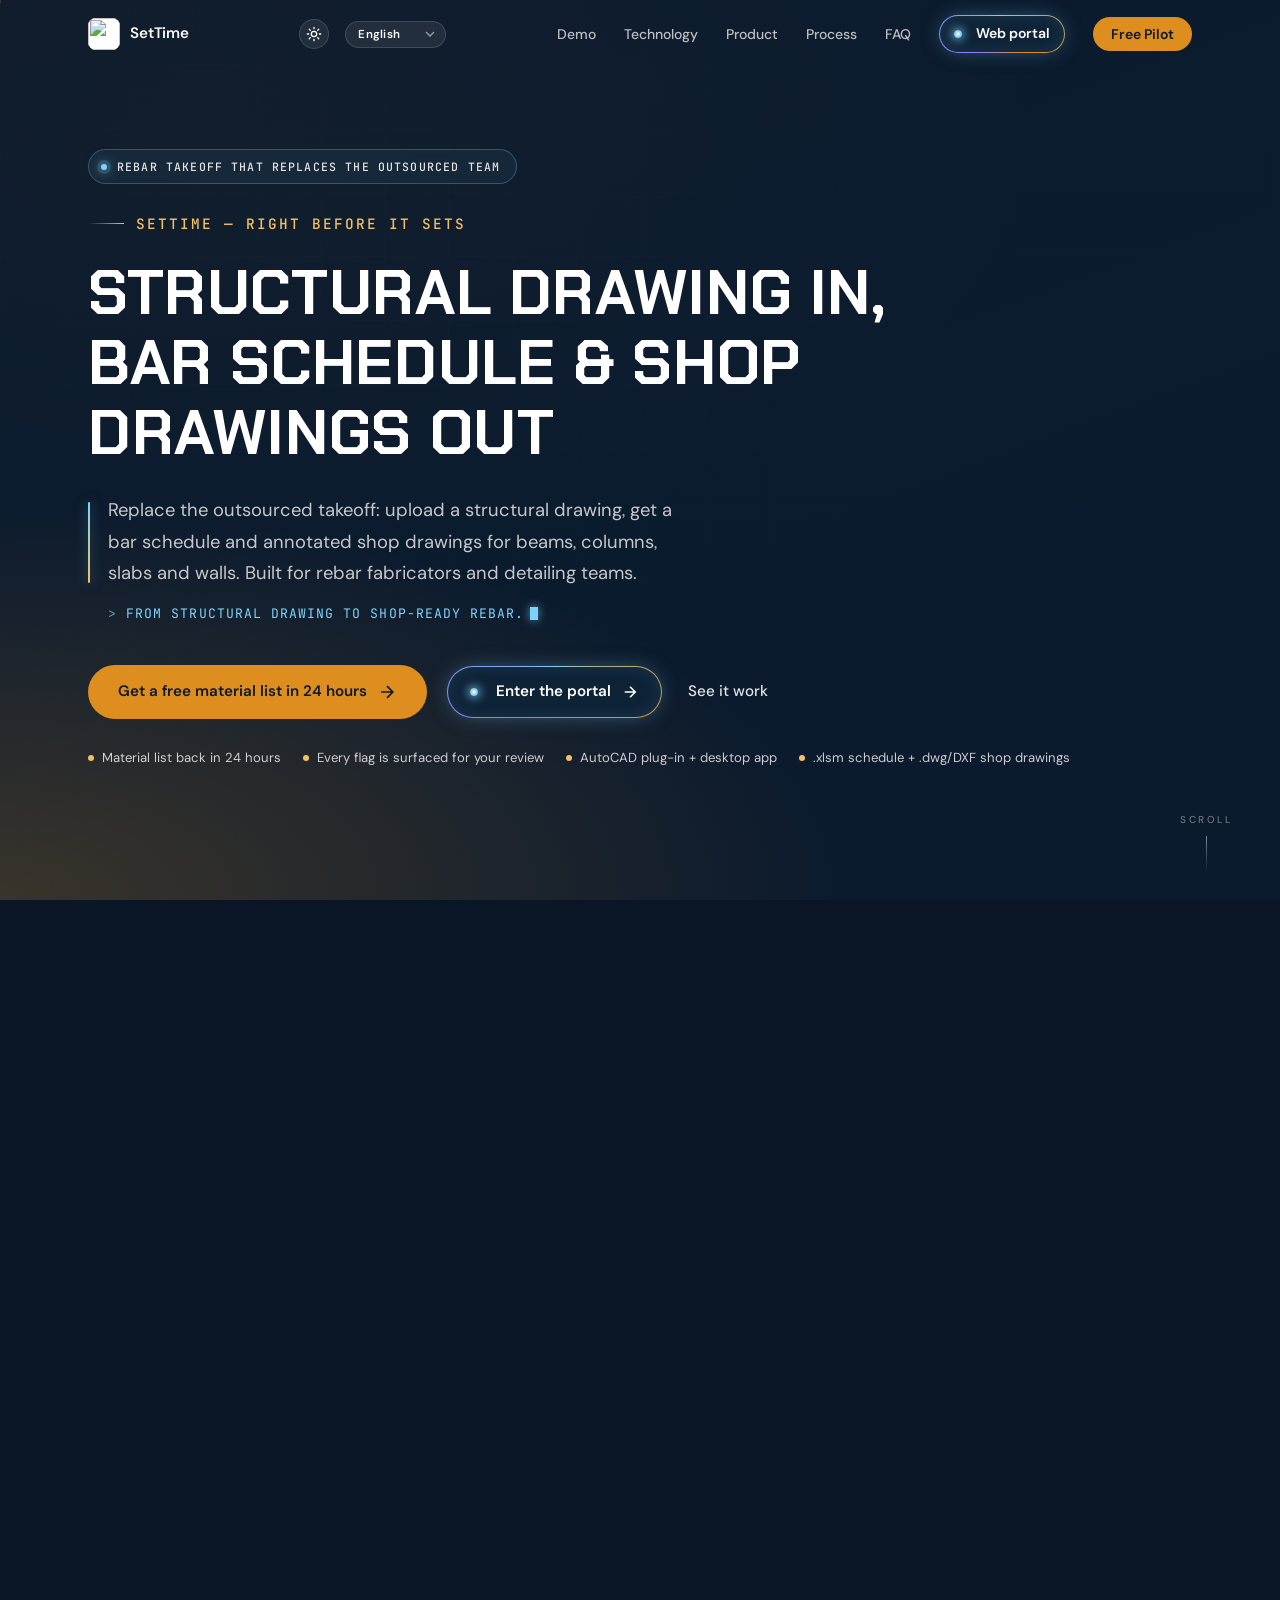
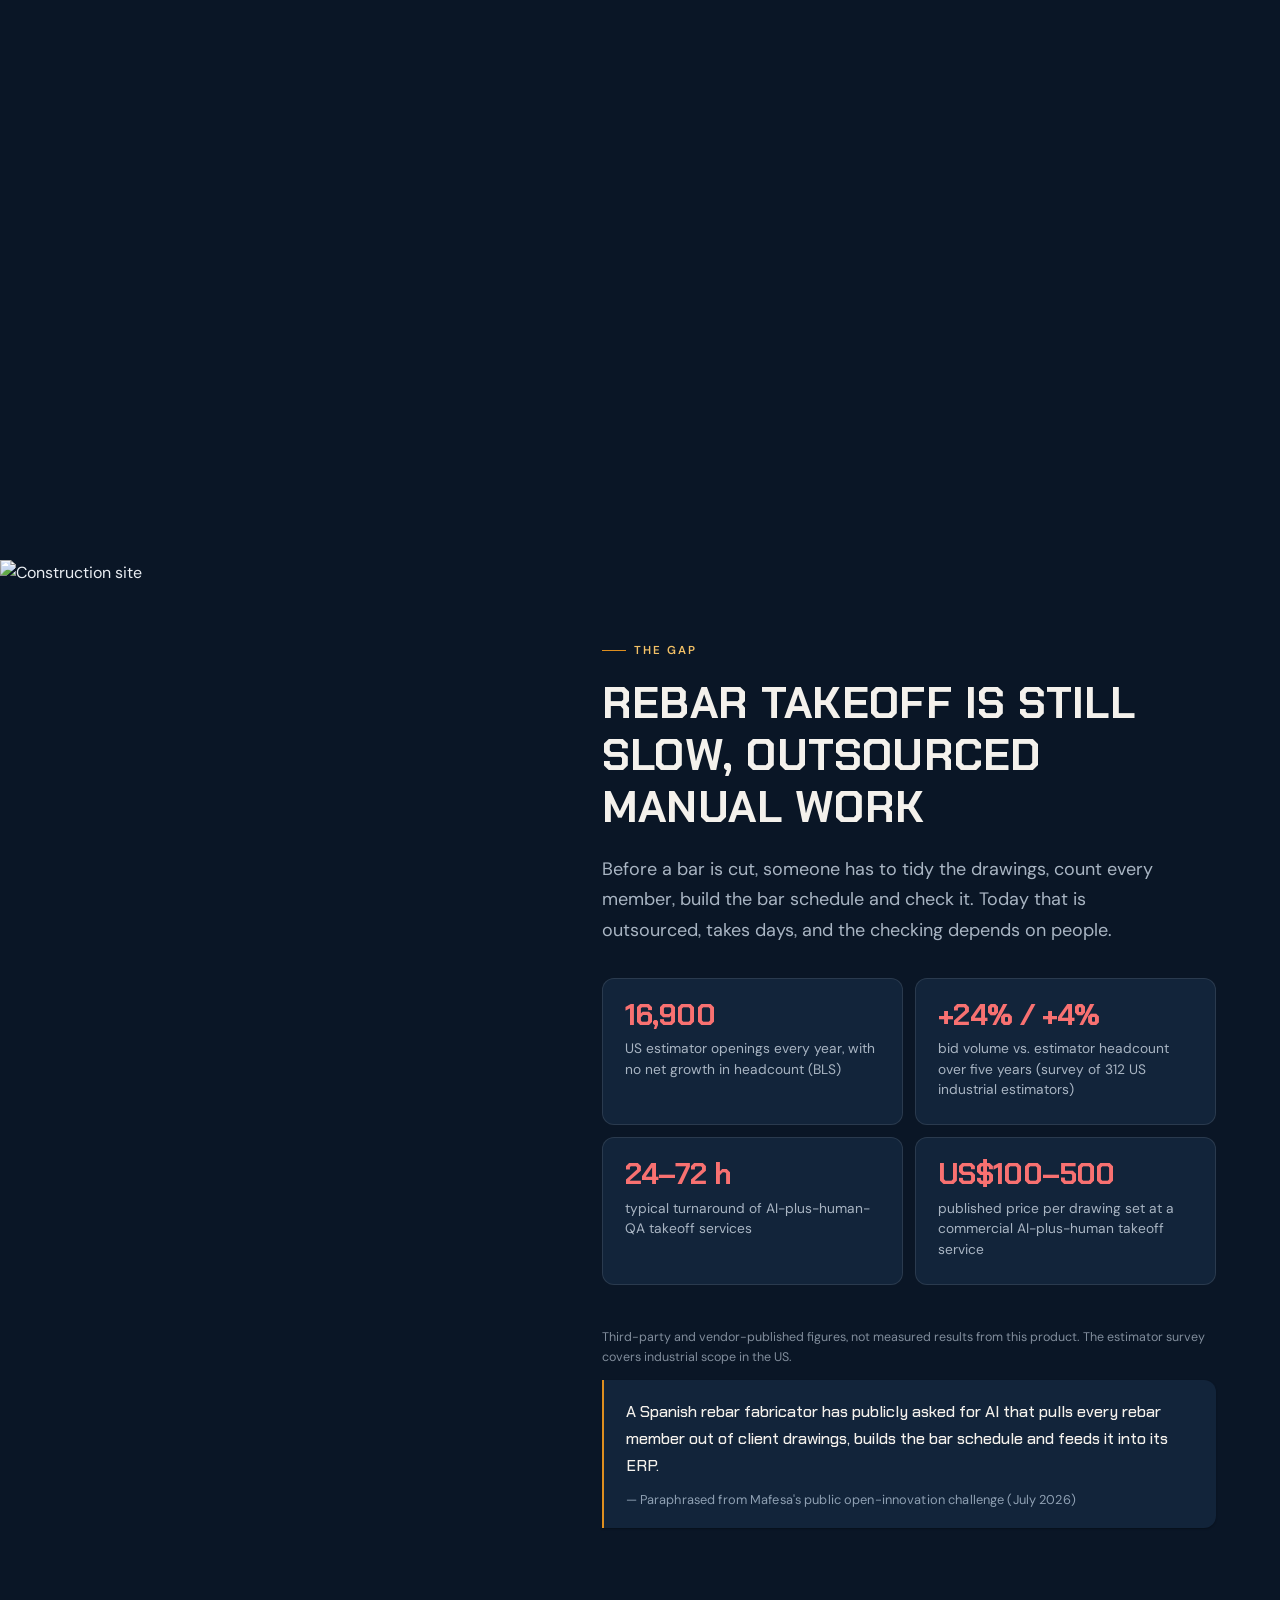
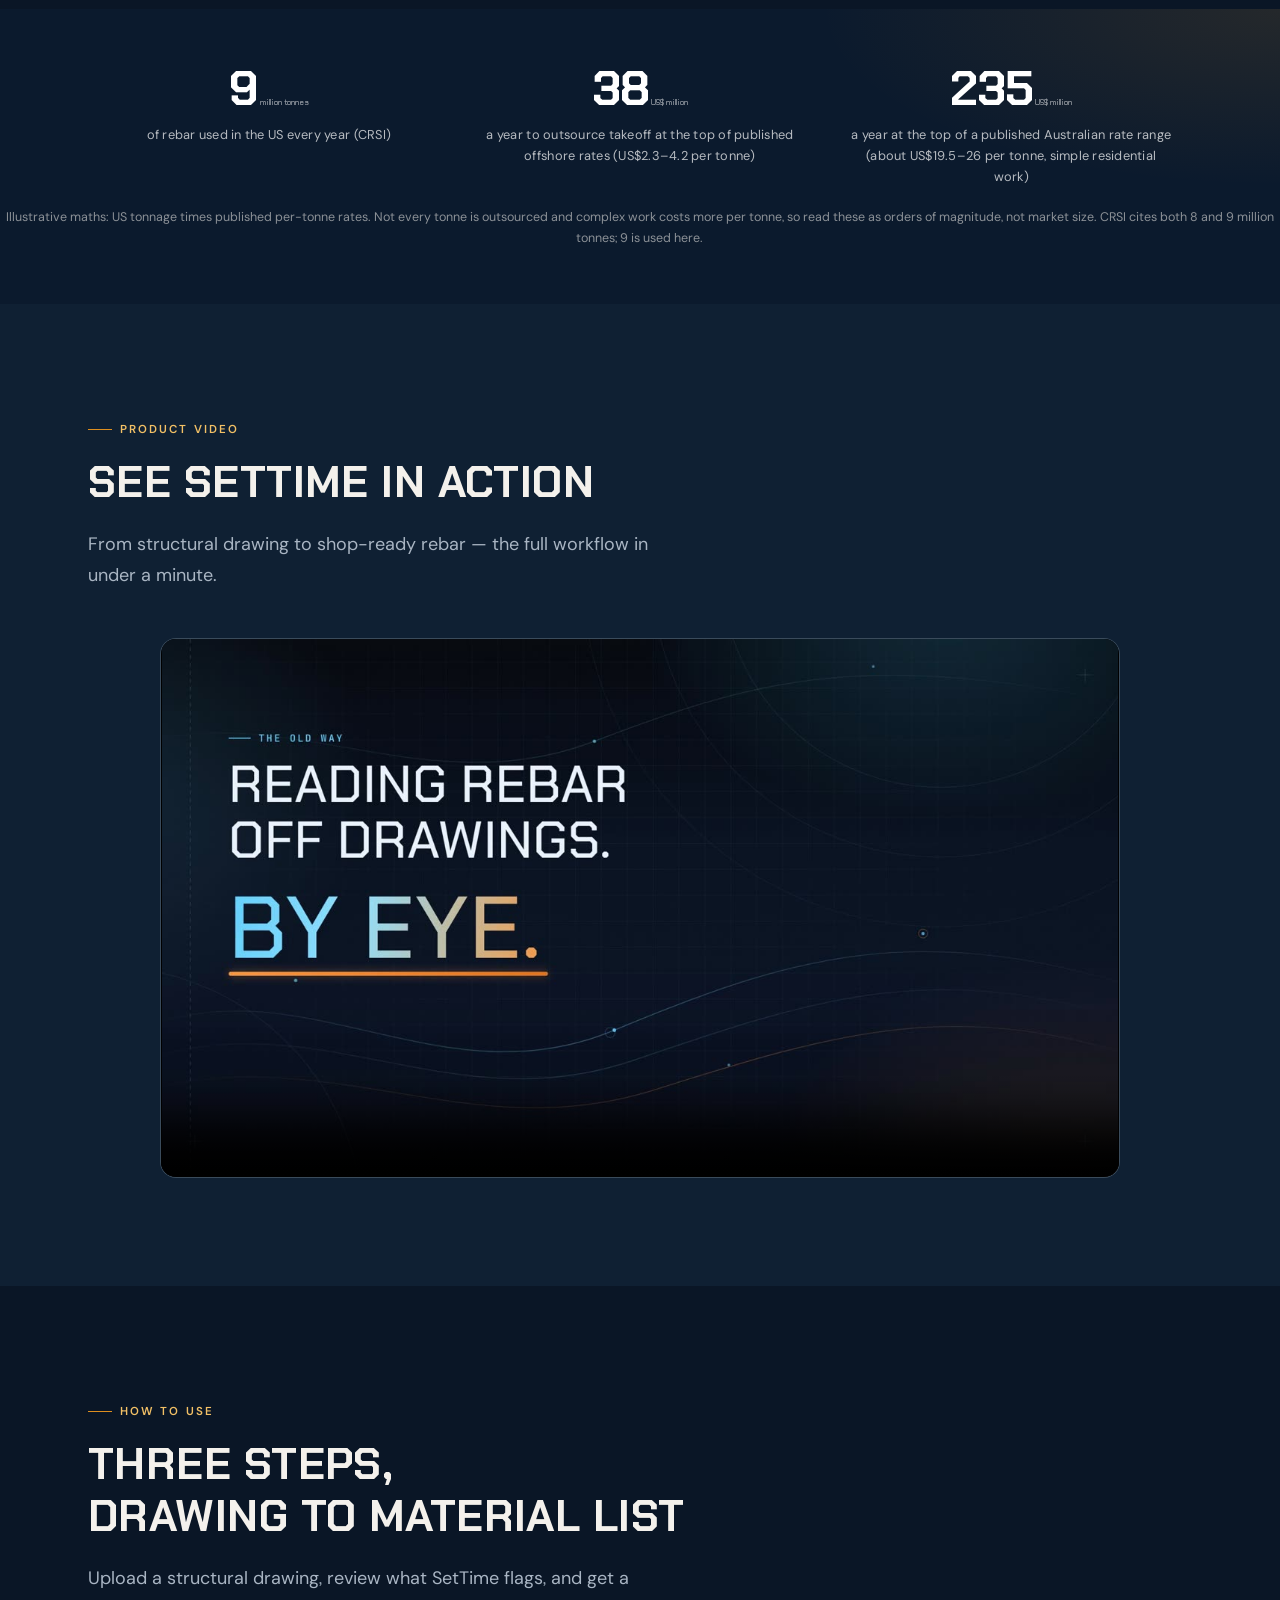
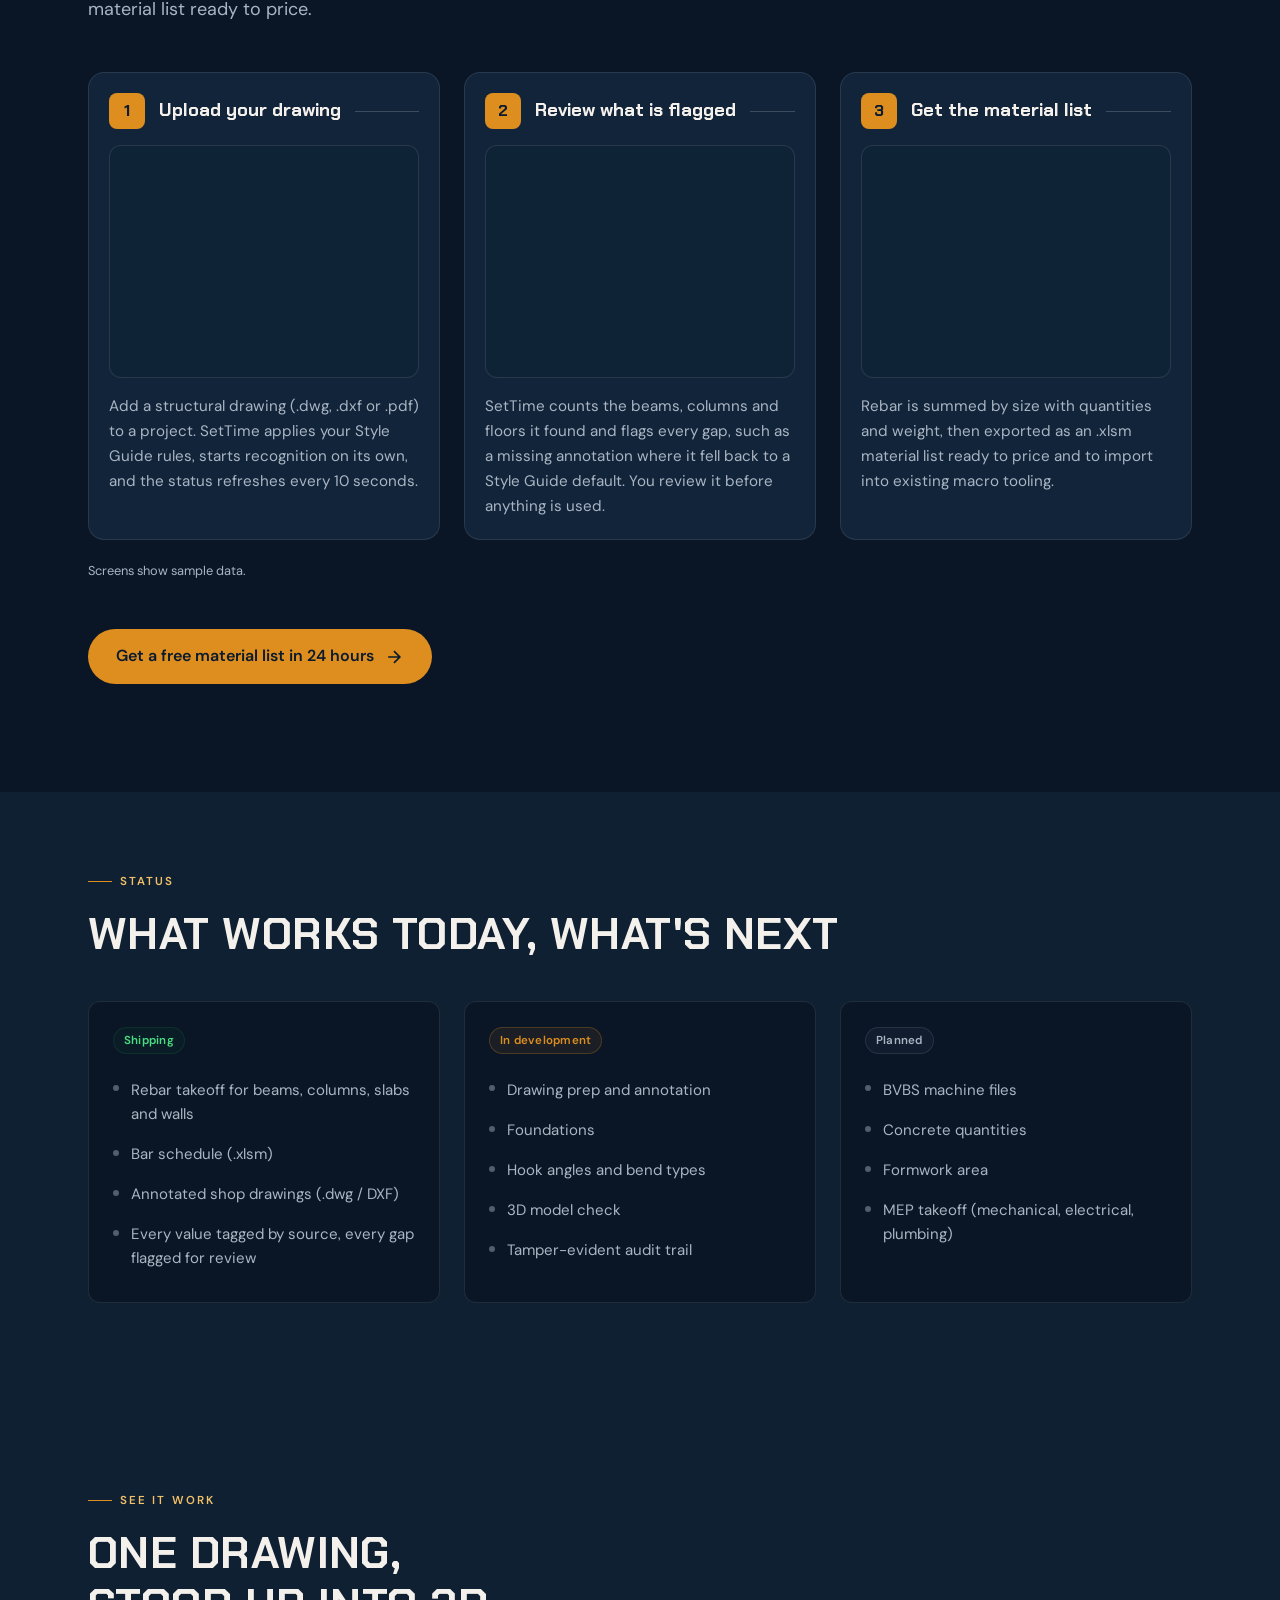
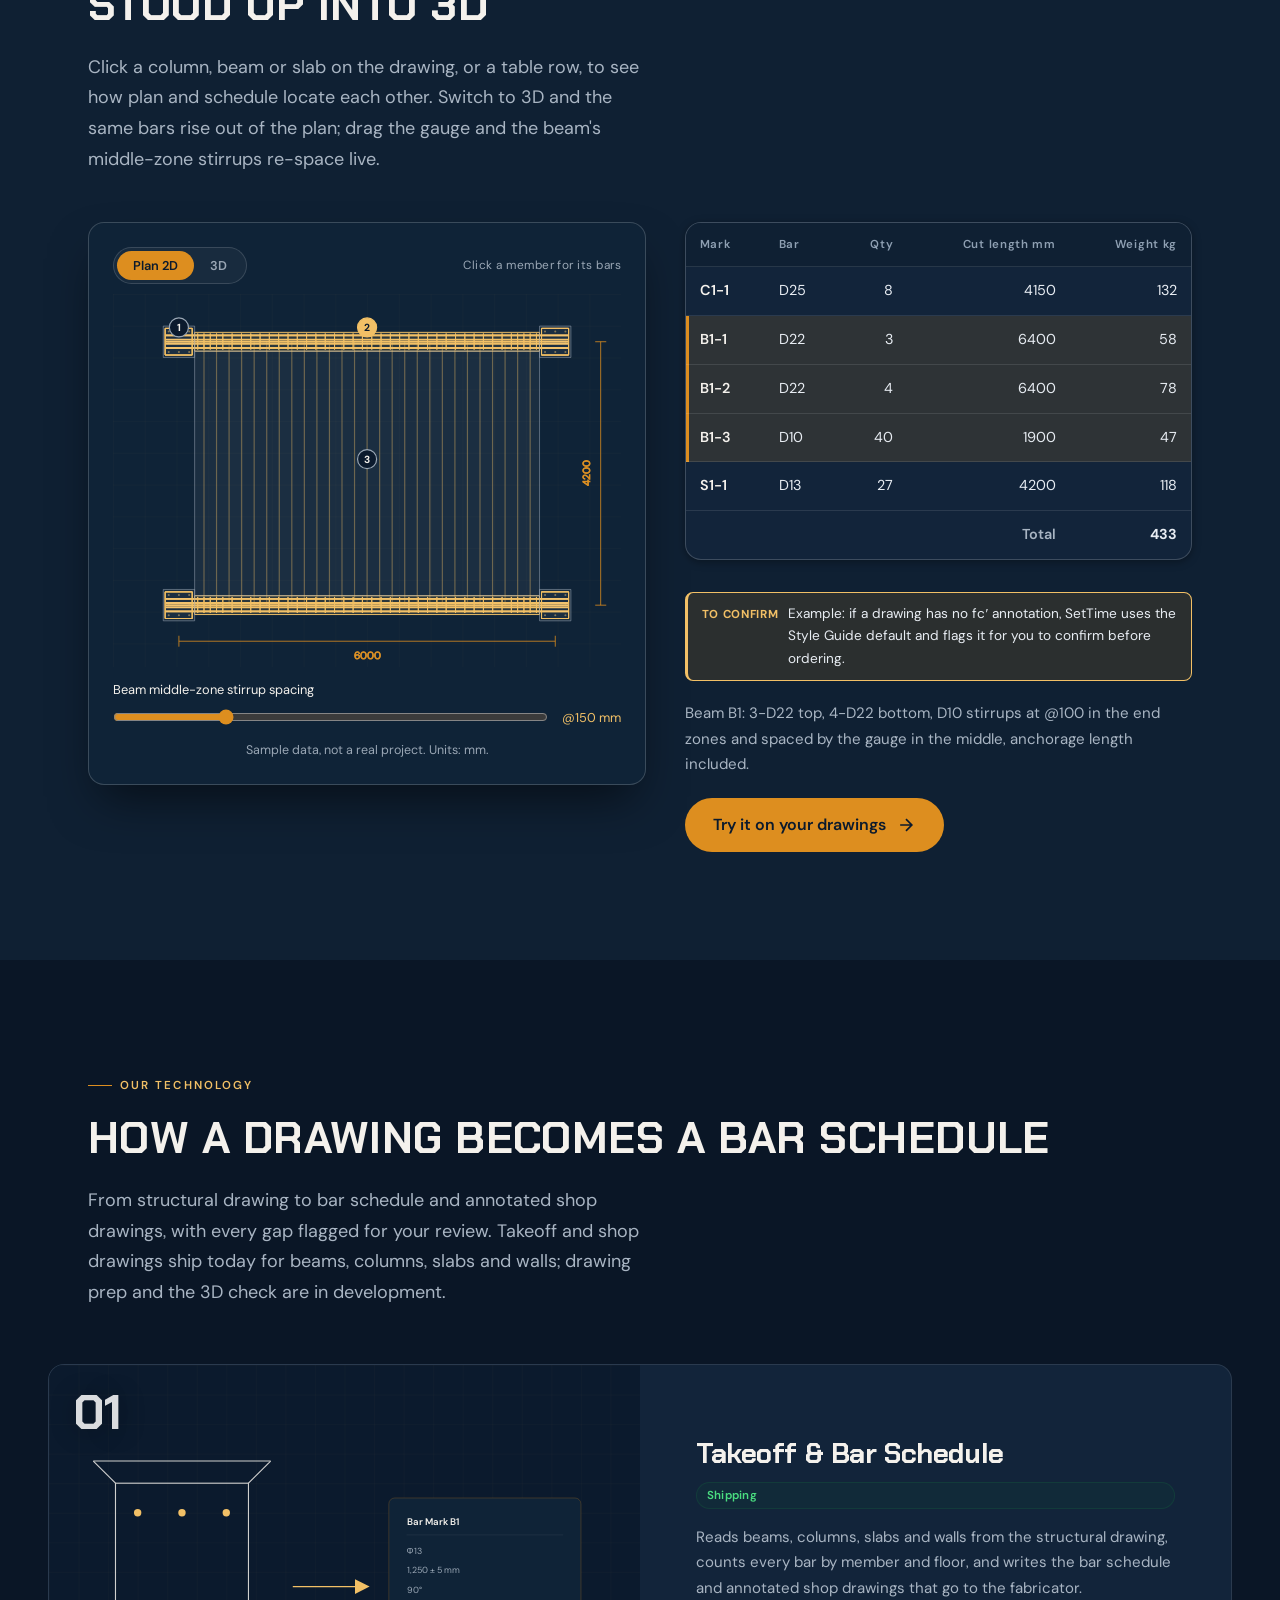
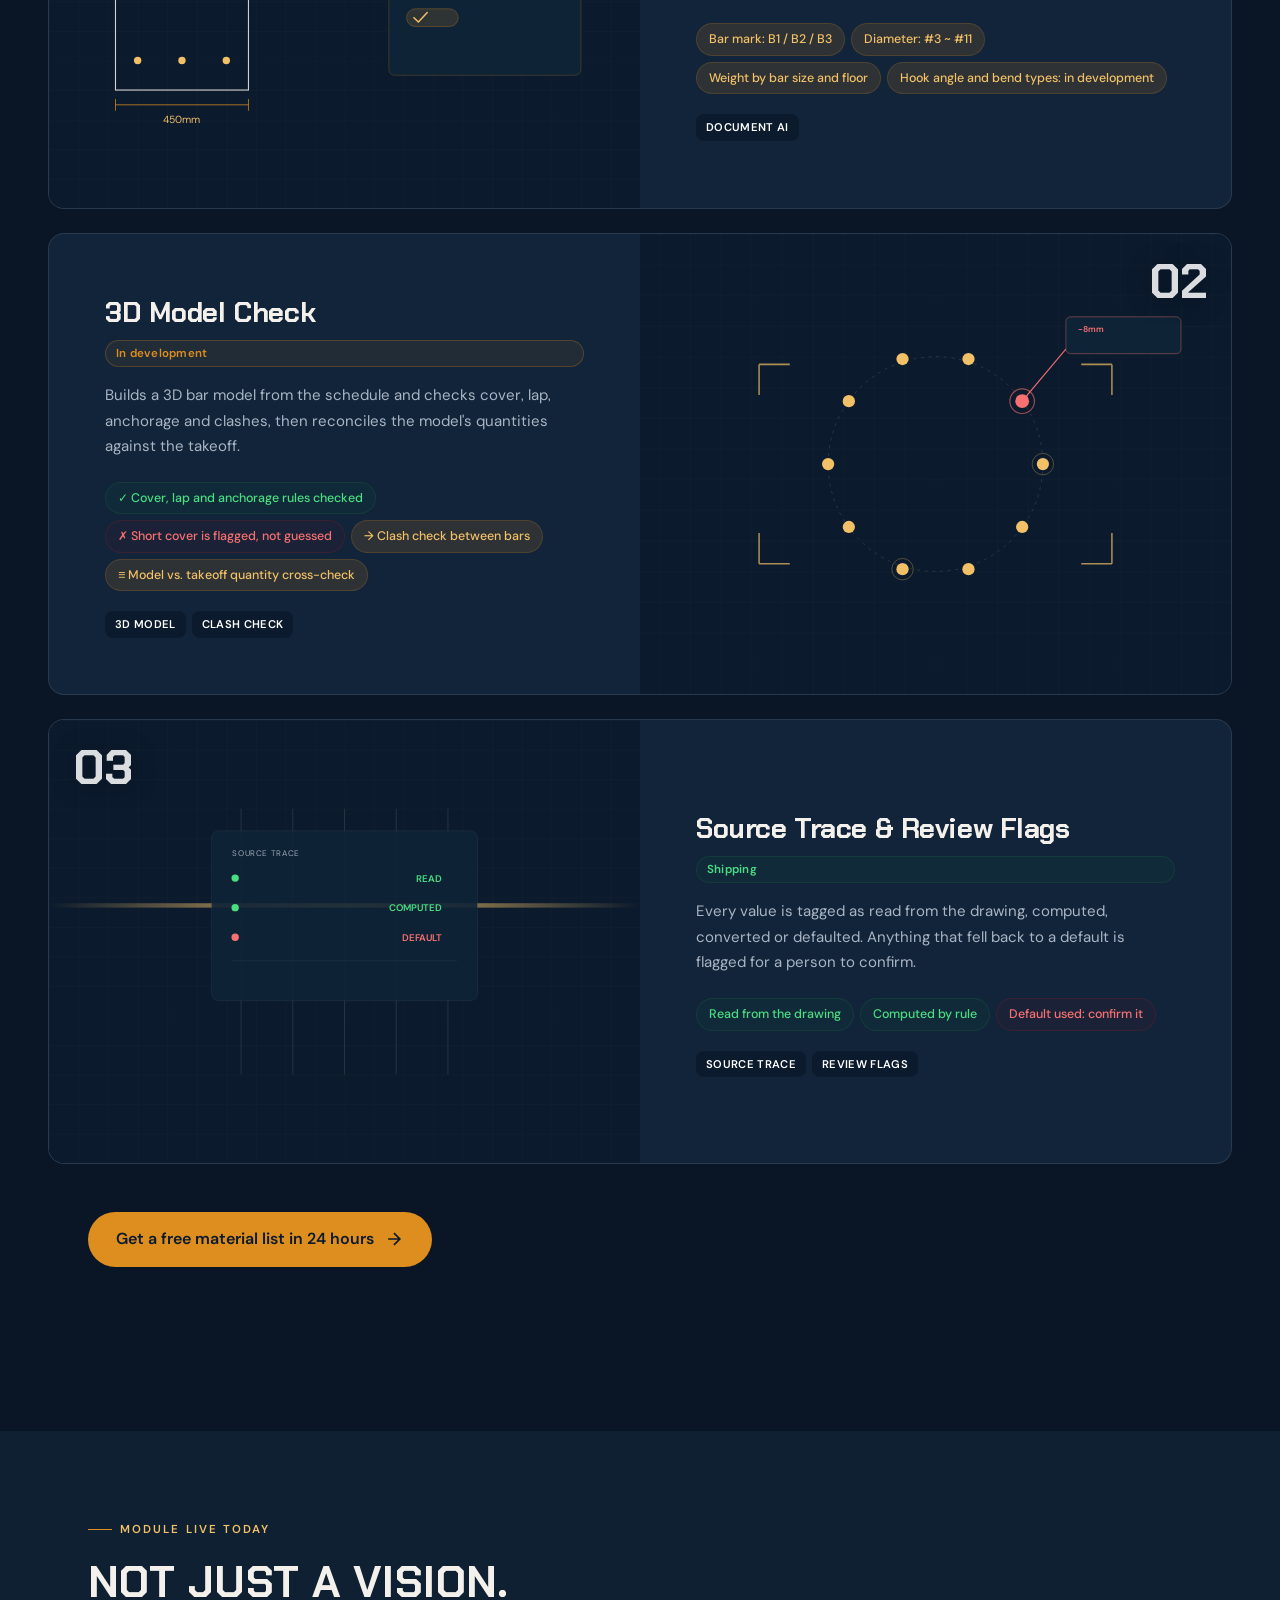
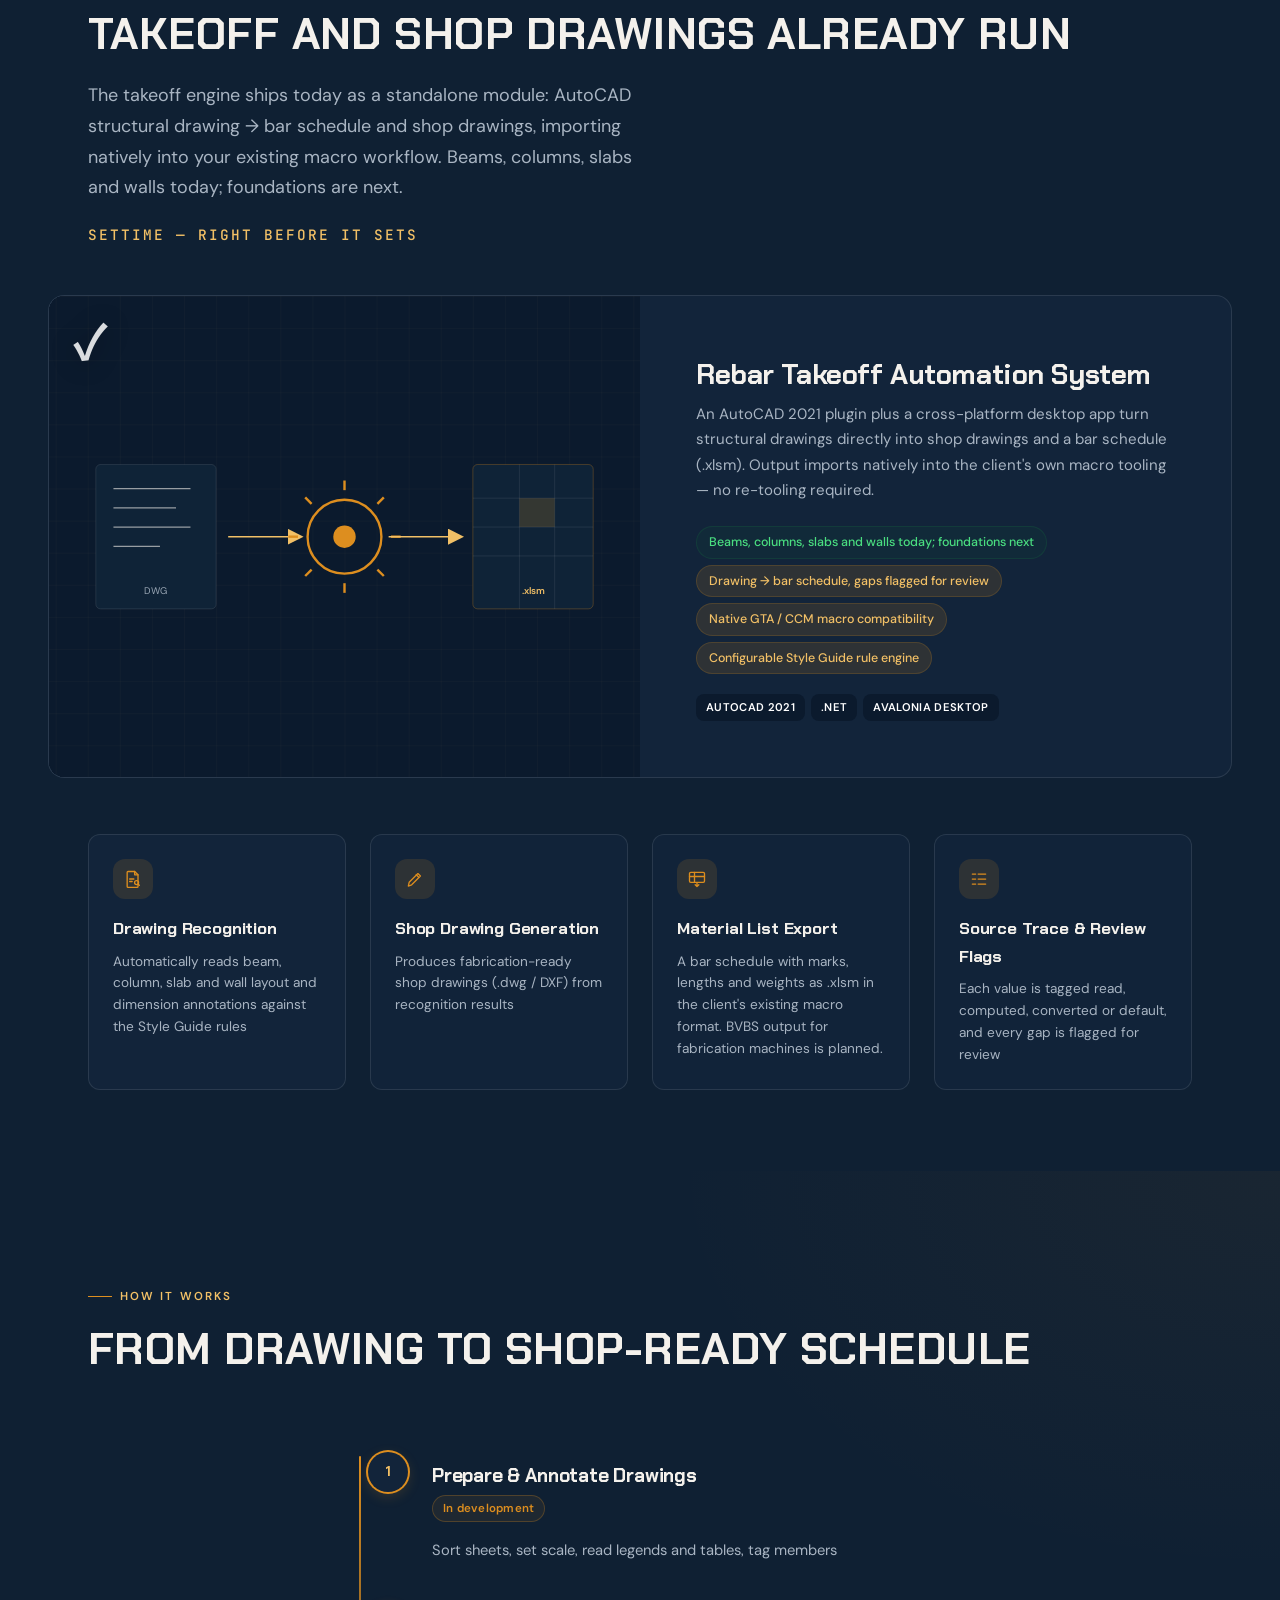
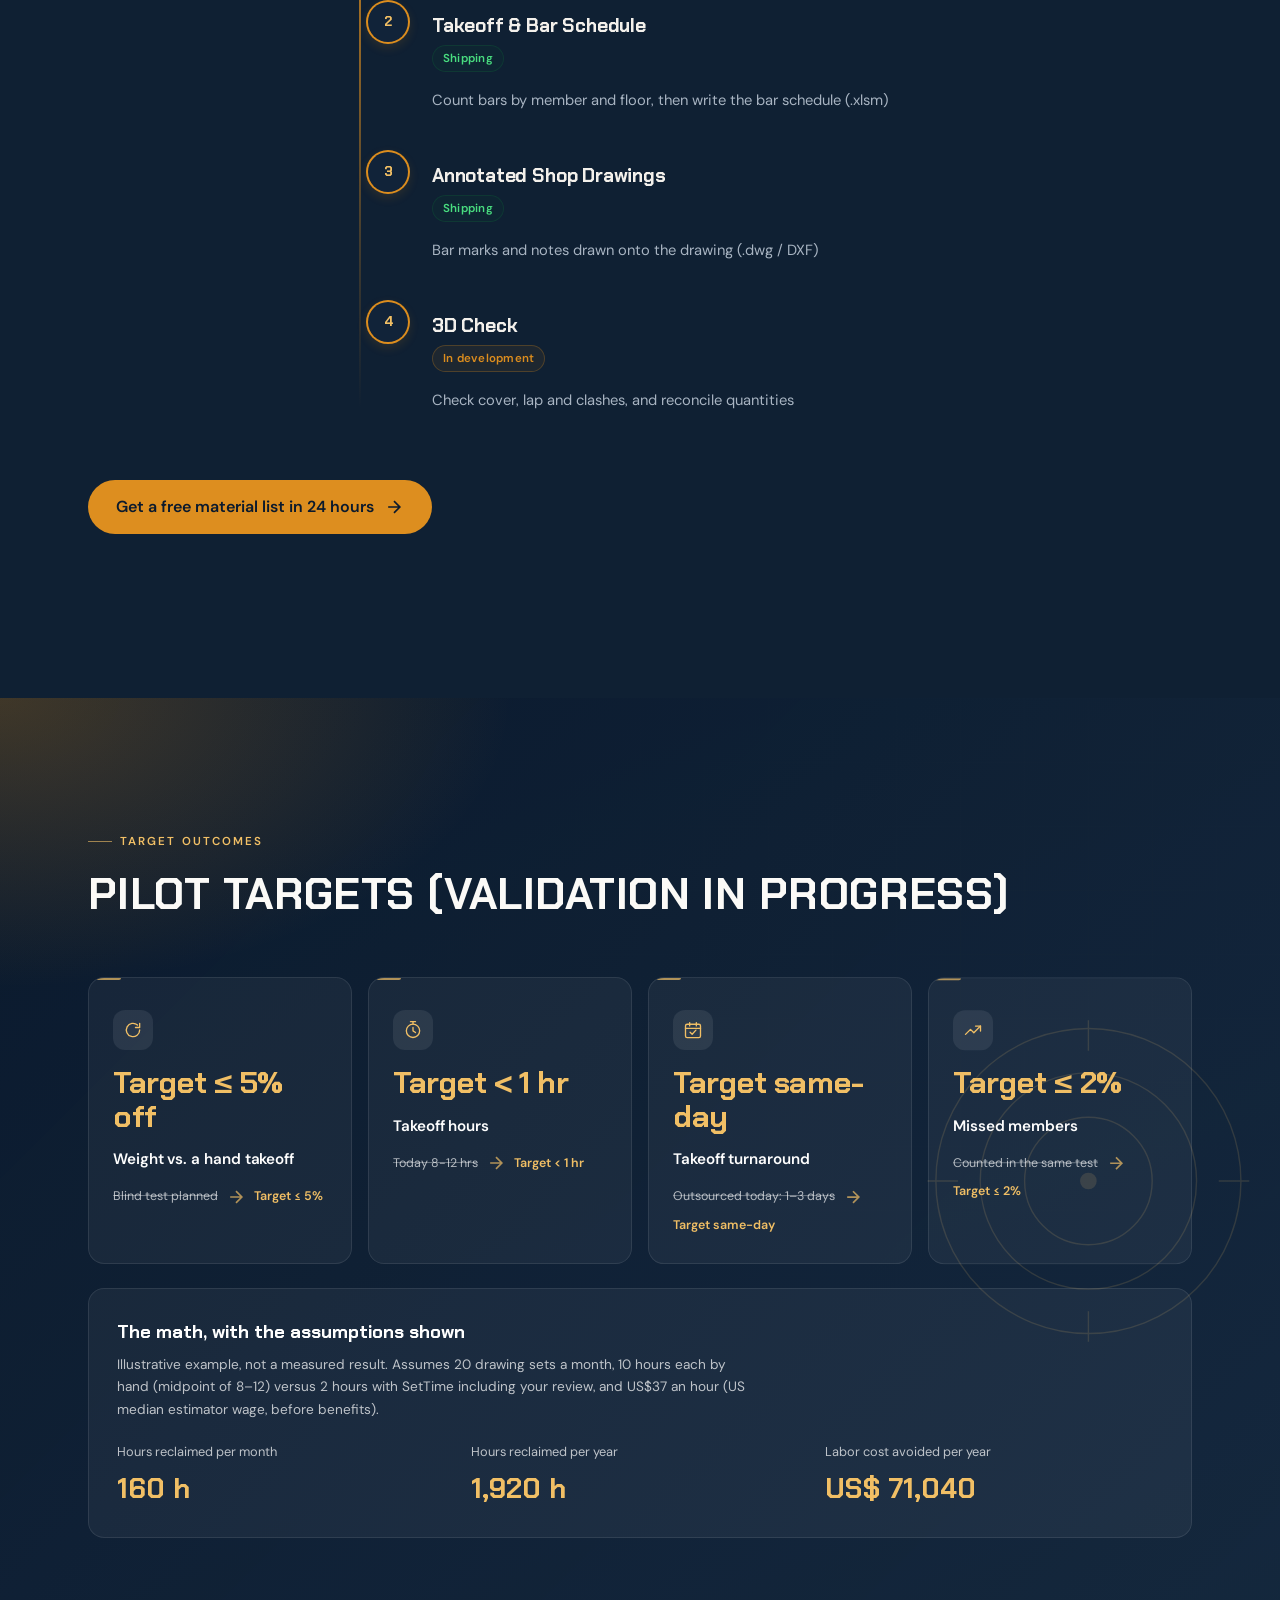
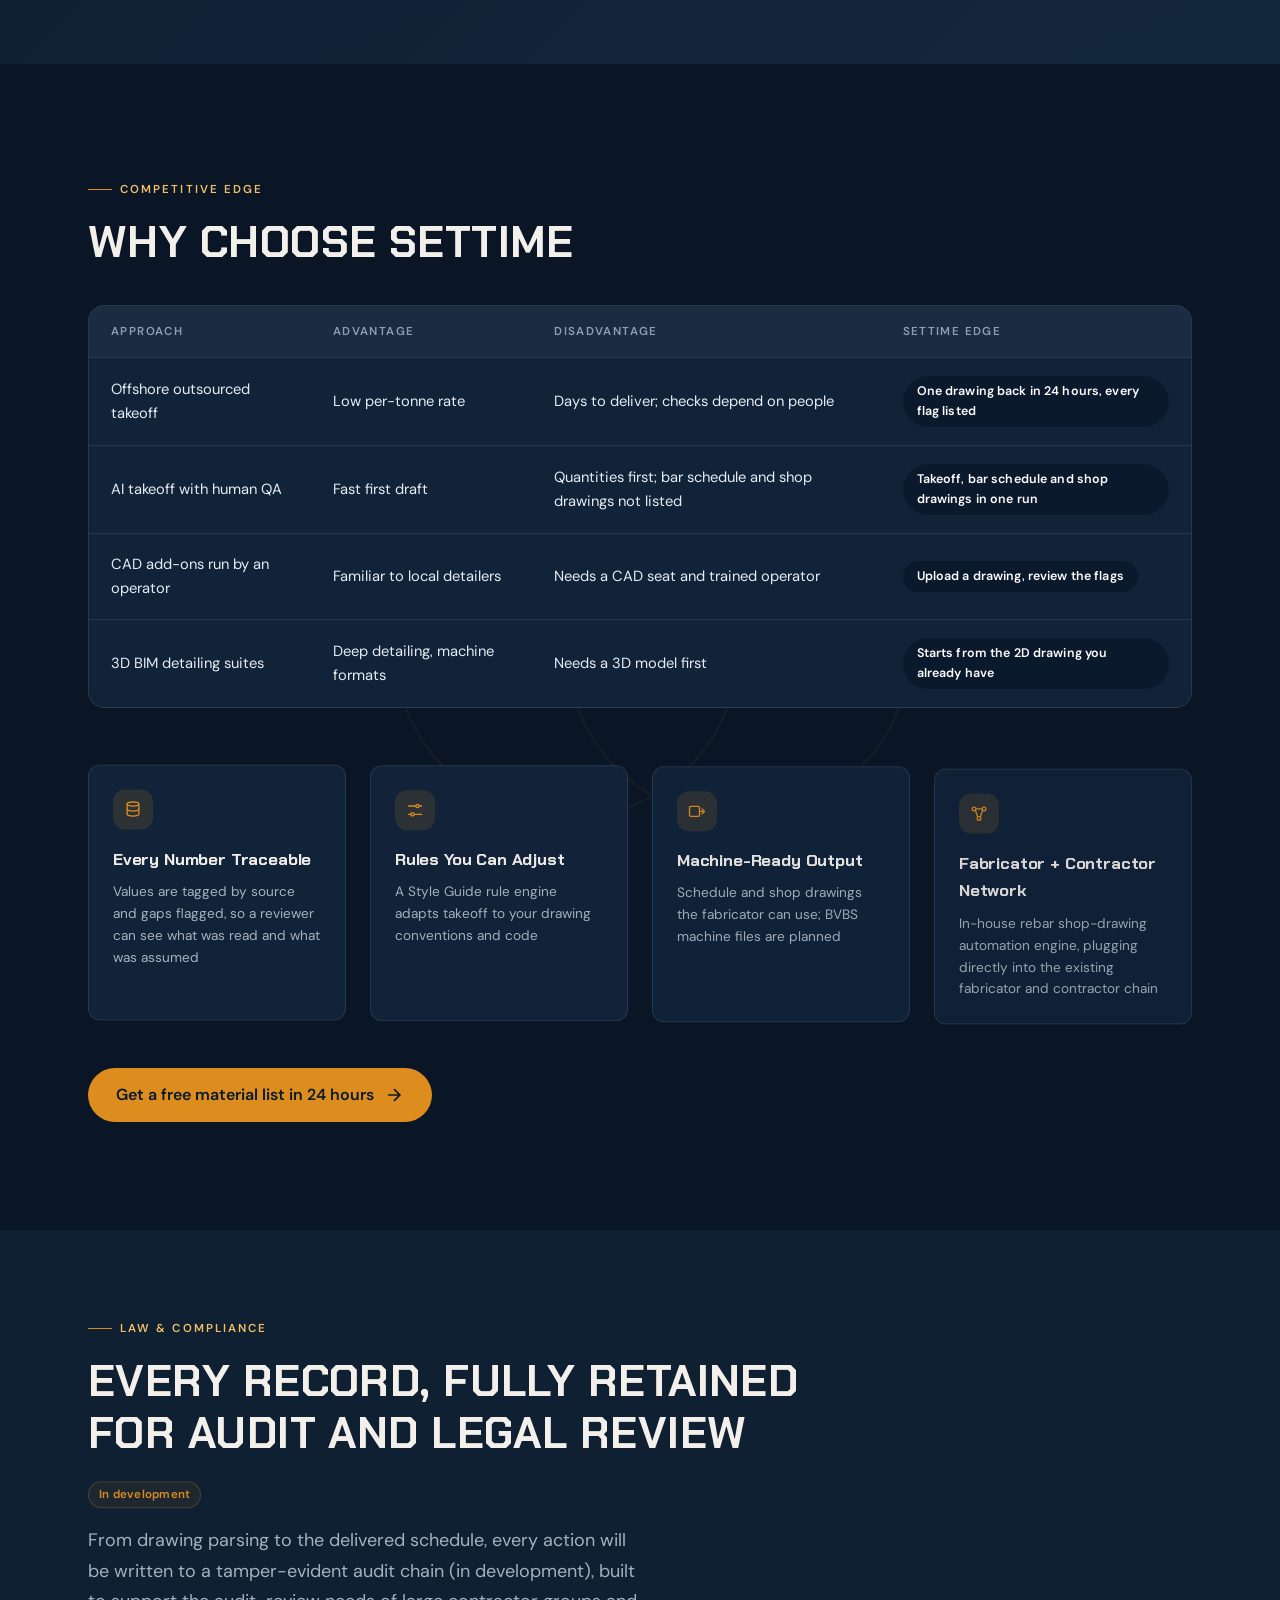
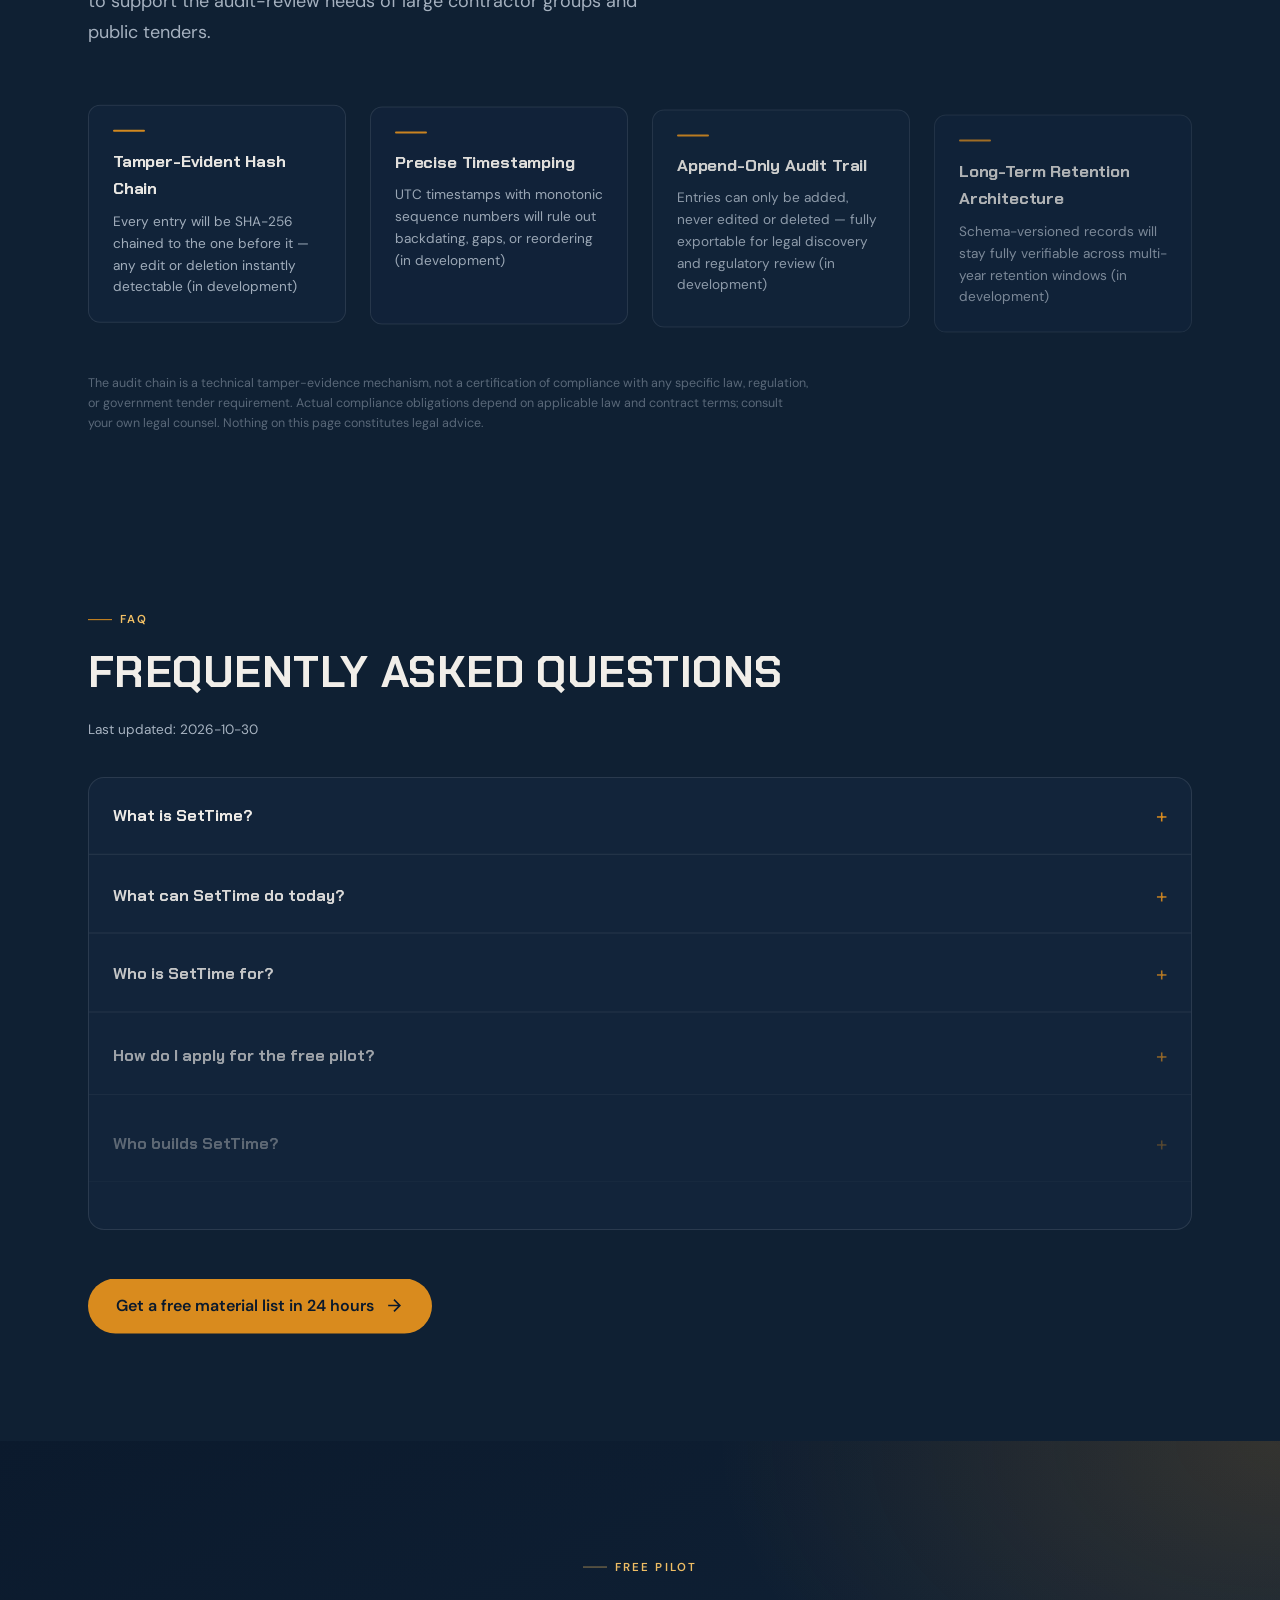
==== commit ebc2260a: "Add concrete, formwork and MEP takeoff to the planned roadmap; drop leftover AR/as-built mentions St" ====
--- a/index.html
+++ b/index.html
@@ -3,8 +3,8 @@
 <head>
   <meta charset="UTF-8">
   <meta name="viewport" content="width=device-width, initial-scale=1.0">
-  <meta name="description" content="SetTime 取代外包鋼筋算量：結構施工圖進，樑、柱、板、牆的料單（.xlsm）與加工圖（.dwg/DXF）出，獨立桌面版即可使用，不需 AutoCAD 授權。圖面整理、基礎、3D 檢查開發中。由 Kairos.ai 開發，傳一張圖，24 小時內免費計料。">
-  <meta name="keywords" content="SetTime, SetTime 鋼筋, SetTime 鋼筋算量, Kairos.ai, 鋼筋估算軟體, 鋼筋計料, 鋼筋加工圖, 鋼筋計料表, AI 鋼筋估算, 外包算量, 鋼筋料單, 施工圖自動解析, 3D 模型檢查, 稽核鏈, SetTime rebar takeoff software, rebar takeoff automation, outsourced rebar takeoff, rebar shop drawings, bar bending schedule, BBS, rebar takeoff without AutoCAD license, 3D rebar check, audit trail">
+  <meta name="description" content="SetTime 取代外包鋼筋算量：結構施工圖進，樑、柱、板、牆的料單（.xlsm）與加工圖（.dwg/DXF）出，支援 AutoCAD 2021 外掛與桌面版。圖面整理、基礎、3D 檢查開發中。由 Kairos.ai 開發，傳一張圖，24 小時內免費計料。">
+  <meta name="keywords" content="SetTime, SetTime 鋼筋, SetTime 鋼筋算量, Kairos.ai, 鋼筋估算軟體, 鋼筋計料, 鋼筋加工圖, 鋼筋計料表, AI 鋼筋估算, 外包算量, 鋼筋料單, 施工圖自動解析, 3D 模型檢查, 稽核鏈, SetTime rebar takeoff software, rebar takeoff automation, outsourced rebar takeoff, rebar shop drawings, bar bending schedule, BBS, AutoCAD rebar plugin, 3D rebar check, audit trail">
   <meta name="author" content="Kairos.ai">
   <meta name="application-name" content="SetTime">
   <meta name="robots" content="index, follow, max-snippet:-1, max-image-preview:large, max-video-preview:-1">
@@ -21,7 +21,7 @@
   </script>
   <meta property="og:site_name" content="SetTime by Kairos.ai">
   <meta property="og:title" content="SetTime | AI Rebar Takeoff">
-  <meta property="og:description" content="結構施工圖進，樑、柱、板、牆的料單（.xlsm）與加工圖（.dwg/DXF）出。獨立桌面版已上線，不需 AutoCAD 授權；圖面整理、基礎、3D 檢查開發中。Shipping: takeoff, bar schedule and shop drawings for beams, columns, slabs and walls. In development: drawing prep, foundations, 3D check.">
+  <meta property="og:description" content="結構施工圖進，樑、柱、板、牆的料單（.xlsm）與加工圖（.dwg/DXF）出。AutoCAD 2021 外掛與桌面版已上線；圖面整理、基礎、3D 檢查開發中。Shipping: takeoff, bar schedule and shop drawings for beams, columns, slabs and walls. In development: drawing prep, foundations, 3D check.">
   <meta property="og:type" content="website">
   <meta property="og:url" content="https://settime.kairosaitech.com/">
   <meta property="og:locale" content="zh_TW">
@@ -31,7 +31,7 @@
   <meta property="og:image:alt" content="SetTime: structural drawings to rebar material lists, shown with a sample material list table">
   <meta name="twitter:card" content="summary_large_image">
   <meta name="twitter:title" content="SetTime | AI Rebar Takeoff">
-  <meta name="twitter:description" content="結構施工圖進，樑、柱、板、牆的料單（.xlsm）與加工圖（.dwg/DXF）出。獨立桌面版已上線，不需 AutoCAD 授權；圖面整理、基礎、3D 檢查開發中。Shipping: takeoff, bar schedule and shop drawings for beams, columns, slabs and walls. In development: drawing prep, foundations, 3D check.">
+  <meta name="twitter:description" content="結構施工圖進，樑、柱、板、牆的料單（.xlsm）與加工圖（.dwg/DXF）出。AutoCAD 2021 外掛與桌面版已上線；圖面整理、基礎、3D 檢查開發中。Shipping: takeoff, bar schedule and shop drawings for beams, columns, slabs and walls. In development: drawing prep, foundations, 3D check.">
   <meta name="twitter:image" content="https://settime.kairosaitech.com/assets/settime-og-card.jpg">
   <meta name="twitter:image:alt" content="SetTime: structural drawings to rebar material lists, shown with a sample material list table">
   <link rel="canonical" href="https://settime.kairosaitech.com/">
@@ -106,7 +106,7 @@
         "@id": "https://settime.kairosaitech.com/#webpage",
         "url": "https://settime.kairosaitech.com/",
         "name": "SetTime | AI Rebar Takeoff Software — Structural Drawings to Shop Drawings & Bar Schedules",
-        "description": "SetTime 取代外包鋼筋算量：結構施工圖進，樑、柱、板、牆的料單（.xlsm）與加工圖（.dwg/DXF）出，獨立桌面版即可使用，不需 AutoCAD 授權。圖面整理、基礎、3D 檢查開發中。由 Kairos.ai 開發，傳一張圖，24 小時內免費計料。",
+        "description": "SetTime 取代外包鋼筋算量：結構施工圖進，樑、柱、板、牆的料單（.xlsm）與加工圖（.dwg/DXF）出，支援 AutoCAD 2021 外掛與桌面版。圖面整理、基礎、3D 檢查開發中。由 Kairos.ai 開發，傳一張圖，24 小時內免費計料。",
         "inLanguage": "zh-Hant",
         "dateModified": "2026-10-30",
         "isPartOf": { "@id": "https://settime.kairosaitech.com/#website" },
@@ -179,11 +179,11 @@
         "alternateName": ["SetTime Rebar Takeoff Automation System", "SetTime 鋼筋算量自動化系統"],
         "applicationCategory": "BusinessApplication",
         "applicationSubCategory": "Construction rebar takeoff and shop-drawing automation",
-        "operatingSystem": "Cross-platform desktop app (standalone; no AutoCAD license required)",
-        "softwareRequirements": "None beyond the SetTime desktop app; no AutoCAD license required",
+        "operatingSystem": "Windows (AutoCAD 2021 plugin); cross-platform desktop app",
+        "softwareRequirements": "AutoCAD 2021 (for the plugin)",
         "url": "https://settime.kairosaitech.com/",
         "image": "https://settime.kairosaitech.com/assets/settime-og-card.jpg",
-        "description": "SetTime is Kairos.ai's rebar takeoff software, built to replace the outsourced estimating team. Shipping today for beams, columns, slabs and walls: a standalone cross-platform desktop app that works without an AutoCAD license and converts structural drawings into a bar schedule (.xlsm) and annotated shop drawings (.dwg / DXF), importing natively into a fabricator's existing macro tooling. Drawing preparation, foundations, a 3D model check and an AutoCAD plugin are in development; BVBS output is planned.",
+        "description": "SetTime is Kairos.ai's rebar takeoff software, built to replace the outsourced estimating team. Shipping today for beams, columns, slabs and walls: an AutoCAD 2021 plugin plus a cross-platform desktop app that converts structural drawings into a bar schedule (.xlsm) and annotated shop drawings (.dwg / DXF), importing natively into a fabricator's existing macro tooling. Drawing preparation, foundations and a 3D model check are in development; BVBS output is planned.",
         "featureList": [
           "Structural drawing recognition (beams, columns, slabs and walls)",
           "Takeoff and bar bending schedule export to .xlsm for existing fabricator macro tooling",
@@ -193,8 +193,8 @@
           "In development: foundations",
           "In development: bend angles and hook types",
           "In development: 3D model check (cover, lap, anchorage, clashes)",
-          "In development: AutoCAD plugin (SetTime itself runs without AutoCAD)",
           "Planned: BVBS machine output",
+          "Planned: concrete, formwork and MEP takeoff",
           "In development: SHA-256 hash-chained audit trail"
         ],
         "audience": {
@@ -226,7 +226,7 @@
             "name": "SetTime 現在可以使用哪些功能？",
             "acceptedAnswer": {
               "@type": "Answer",
-              "text": "已上線：不需 AutoCAD 授權、可獨立運作的跨平台桌面版，把樑、柱、板、牆圖面轉成料單（.xlsm）與加工圖（.dwg / DXF），每個數值標明來源、缺口標出供覆核。開發中：圖面整理與標註、基礎、彎鉤角度與型式、3D 模型檢查、AutoCAD 外掛與竄改可偵測的稽核鏈。規劃中：BVBS 輸出。"
+              "text": "已上線：AutoCAD 2021 外掛加上跨平台桌面版，把樑、柱、板、牆圖面轉成料單（.xlsm）與加工圖（.dwg / DXF），每個數值標明來源、缺口標出供覆核。開發中：圖面整理與標註、基礎、彎鉤角度與型式、3D 模型檢查與竄改可偵測的稽核鏈。規劃中：BVBS 輸出。"
             }
           },
           {
@@ -250,7 +250,7 @@
             "name": "SetTime 由誰開發？",
             "acceptedAnswer": {
               "@type": "Answer",
-              "text": "SetTime 由 Kairos.ai 開發。我們先以台灣圖面驗證引擎，並與美國、歐洲的加工廠與繪圖師接觸，未來將延伸至 CNC 加工、模具、焊接等相鄰產業。"
+              "text": "SetTime 由 Kairos.ai 開發。我們先以台灣圖面驗證引擎，並與美國、歐洲的加工廠與繪圖師接觸，未來將延伸至混凝土、模板與機電（MEP）算量。"
             }
           },
           {
@@ -344,7 +344,7 @@
       <ul class="hero-trust fade-in" data-delay="4">
         <li data-i18n="hero.trust1">24 小時內回傳計料表</li>
         <li data-i18n="hero.trust2">每項標記皆提交由您覆核</li>
-        <li data-i18n="hero.trust3">不需 AutoCAD 授權・獨立運作</li>
+        <li data-i18n="hero.trust3">AutoCAD 外掛 + 桌面版</li>
         <li data-i18n="hero.trust4">.xlsm 料單 + .dwg/DXF 加工圖</li>
       </ul>
     </div>
@@ -516,6 +516,9 @@
           <span class="panel-status plan" data-i18n="status.planned">規劃中</span>
           <ul>
             <li data-i18n="status.planned.i1">BVBS 加工機台檔</li>
+            <li data-i18n="status.planned.i2">混凝土數量</li>
+            <li data-i18n="status.planned.i3">模板面積</li>
+            <li data-i18n="status.planned.i4">機電（MEP）管線算量</li>
           </ul>
         </div>
       </div>
@@ -771,7 +774,7 @@
     <div class="container">
       <p class="section-label fade-in" data-i18n="product.label">MODULE LIVE TODAY 現行落地模組</p>
       <h2 class="section-heading fade-in" data-delay="1" data-i18n="product.heading">不只是願景<br>算量與加工圖已在運作</h2>
-      <p class="section-lead fade-in" data-delay="2" data-i18n="product.lead">算量引擎已作為獨立模組上線，不需 AutoCAD 授權：結構圖 → 料單與加工圖，並原生對接既有巨集流程。目前支援樑、柱、板與牆，基礎是下一步。</p>
+      <p class="section-lead fade-in" data-delay="2" data-i18n="product.lead">算量引擎已作為獨立模組上線：AutoCAD 結構圖 → 料單與加工圖，並原生對接既有巨集流程。目前支援樑、柱、板與牆，基礎是下一步。</p>
       <p class="product-tagline fade-in" data-delay="3" data-i18n="product.tagline">SetTime — 凝固之前，一次到位</p>
     </div>
 
@@ -819,14 +822,14 @@
         <div class="tech-panel-content">
           <h3 data-i18n="product.panel.title">鋼筋算量自動化系統</h3>
           <p class="tech-en" data-i18n="product.panel.en">Rebar Takeoff Automation System</p>
-          <p data-i18n="product.panel.desc">跨平台桌面版獨立運作、不需 AutoCAD 授權，將結構施工圖直接轉為加工圖與計料表 (.xlsm)，輸出免二次轉檔即可匯入客戶既有巨集系統。</p>
+          <p data-i18n="product.panel.desc">AutoCAD 2021 外掛加上跨平台桌面版，將結構施工圖直接轉為加工圖與計料表 (.xlsm)，輸出免二次轉檔即可匯入客戶既有巨集系統。</p>
           <div class="tech-metrics">
             <span class="correct" data-i18n="product.m1">目前支援樑、柱、板與牆；基礎為下一步</span>
             <span data-i18n="product.m2">施工圖 → 料單，缺口標出供覆核</span>
             <span data-i18n="product.m3">GTA / CCM 巨集原生相容</span>
             <span data-i18n="product.m4">Style Guide 可調規則引擎</span>
           </div>
-          <div class="tech-tags"><span>DWG / DXF</span><span>.NET</span><span>Avalonia Desktop</span></div>
+          <div class="tech-tags"><span>AutoCAD 2021</span><span>.NET</span><span>Avalonia Desktop</span></div>
         </div>
       </article>
     </div>
@@ -1112,7 +1115,7 @@
         </details>
         <details class="faq-item fade-in" data-delay="3">
           <summary data-i18n="faq.q2.q">SetTime 現在可以使用哪些功能？</summary>
-          <p data-i18n="faq.q2.a">已上線：不需 AutoCAD 授權、可獨立運作的跨平台桌面版，把樑、柱、板、牆圖面轉成料單（.xlsm）與加工圖（.dwg / DXF），每個數值標明來源、缺口標出供覆核。開發中：圖面整理與標註、基礎、彎鉤角度與型式、3D 模型檢查、AutoCAD 外掛與竄改可偵測的稽核鏈。規劃中：BVBS 輸出。</p>
+          <p data-i18n="faq.q2.a">已上線：AutoCAD 2021 外掛加上跨平台桌面版，把樑、柱、板、牆圖面轉成料單（.xlsm）與加工圖（.dwg / DXF），每個數值標明來源、缺口標出供覆核。開發中：圖面整理與標註、基礎、彎鉤角度與型式、3D 模型檢查與竄改可偵測的稽核鏈。規劃中：BVBS 輸出。</p>
         </details>
         <details class="faq-item fade-in" data-delay="4">
           <summary data-i18n="faq.q3.q">誰適合使用 SetTime？</summary>
@@ -1124,7 +1127,7 @@
         </details>
         <details class="faq-item fade-in" data-delay="6">
           <summary data-i18n="faq.q5.q">SetTime 由誰開發？</summary>
-          <p data-i18n="faq.q5.a">SetTime 由 Kairos.ai 開發。我們先以台灣圖面驗證引擎，並與美國、歐洲的加工廠與繪圖師接觸，未來將延伸至 CNC 加工、模具、焊接等相鄰產業。</p>
+          <p data-i18n="faq.q5.a">SetTime 由 Kairos.ai 開發。我們先以台灣圖面驗證引擎，並與美國、歐洲的加工廠與繪圖師接觸，未來將延伸至混凝土、模板與機電（MEP）算量。</p>
         </details>
         <details class="faq-item fade-in" data-delay="7">
           <summary data-i18n="faq.q6.q">稽核鏈能保證符合法規要求嗎？</summary>
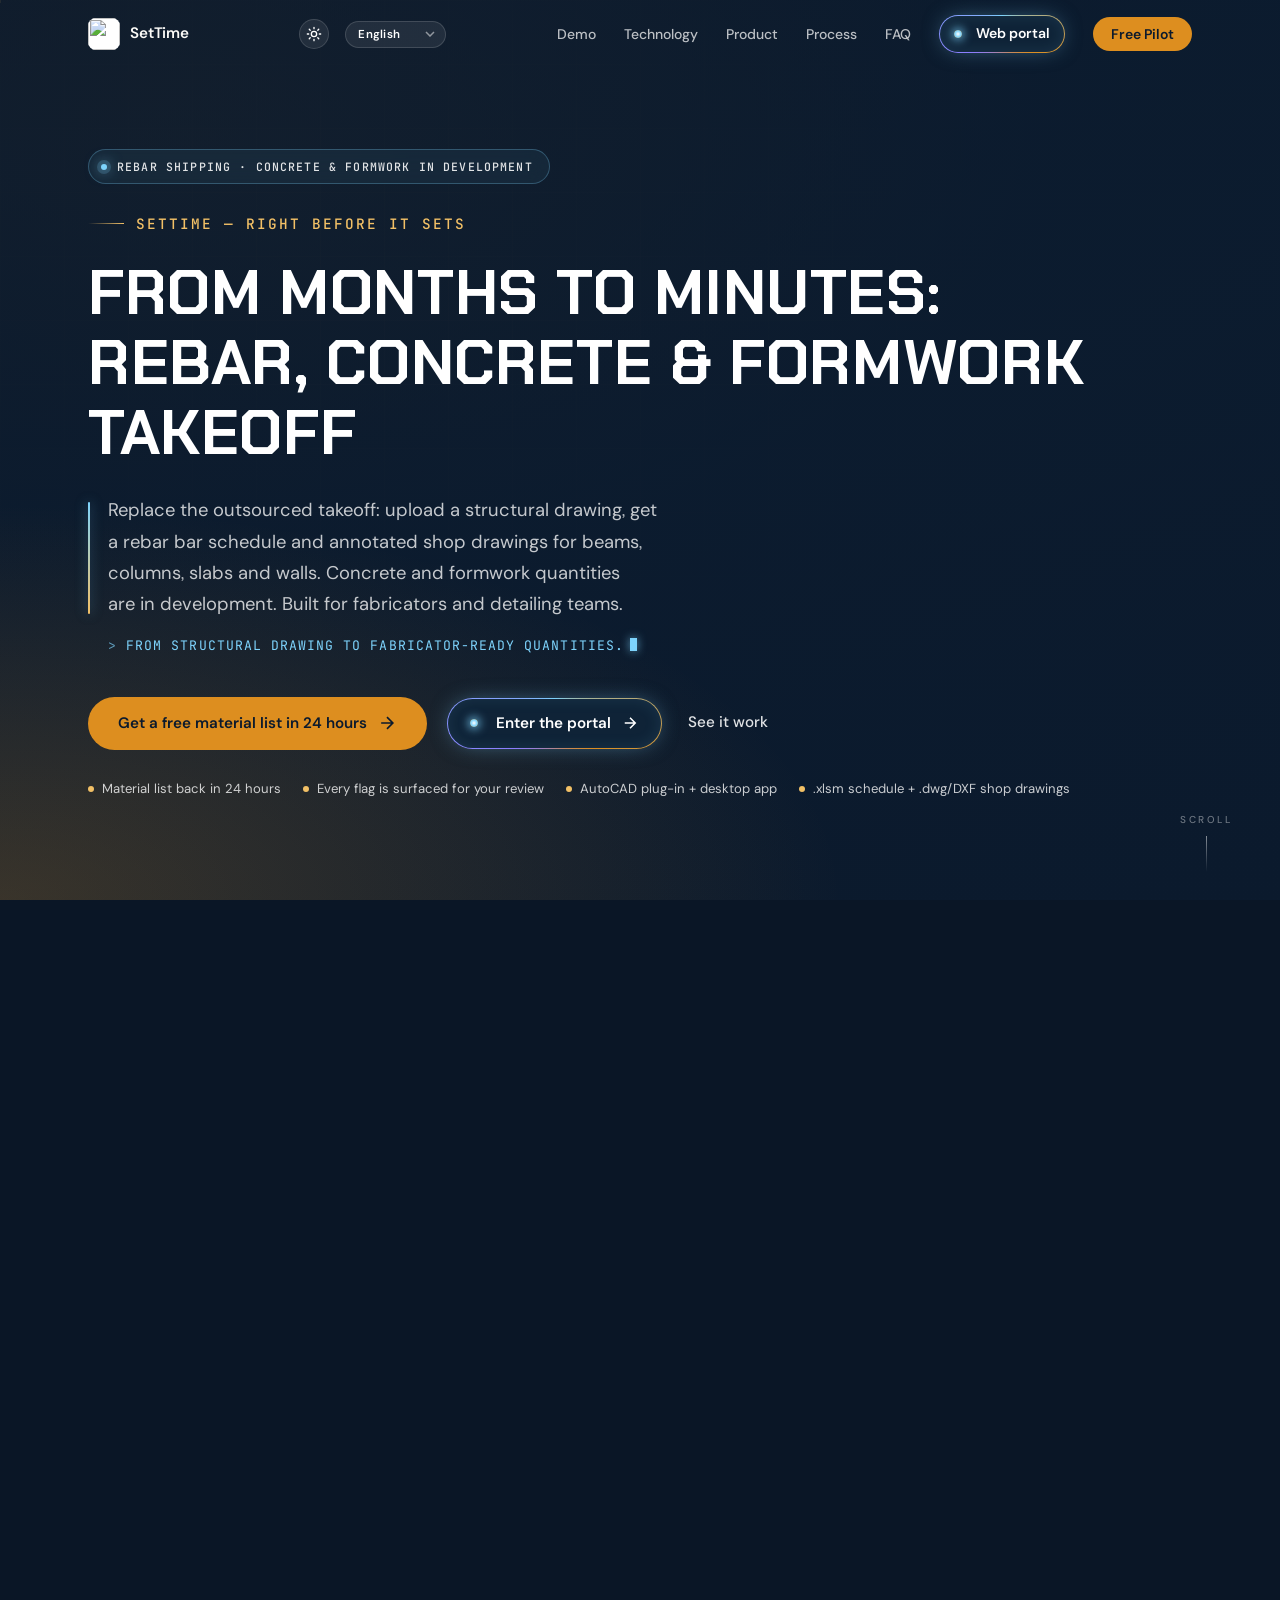
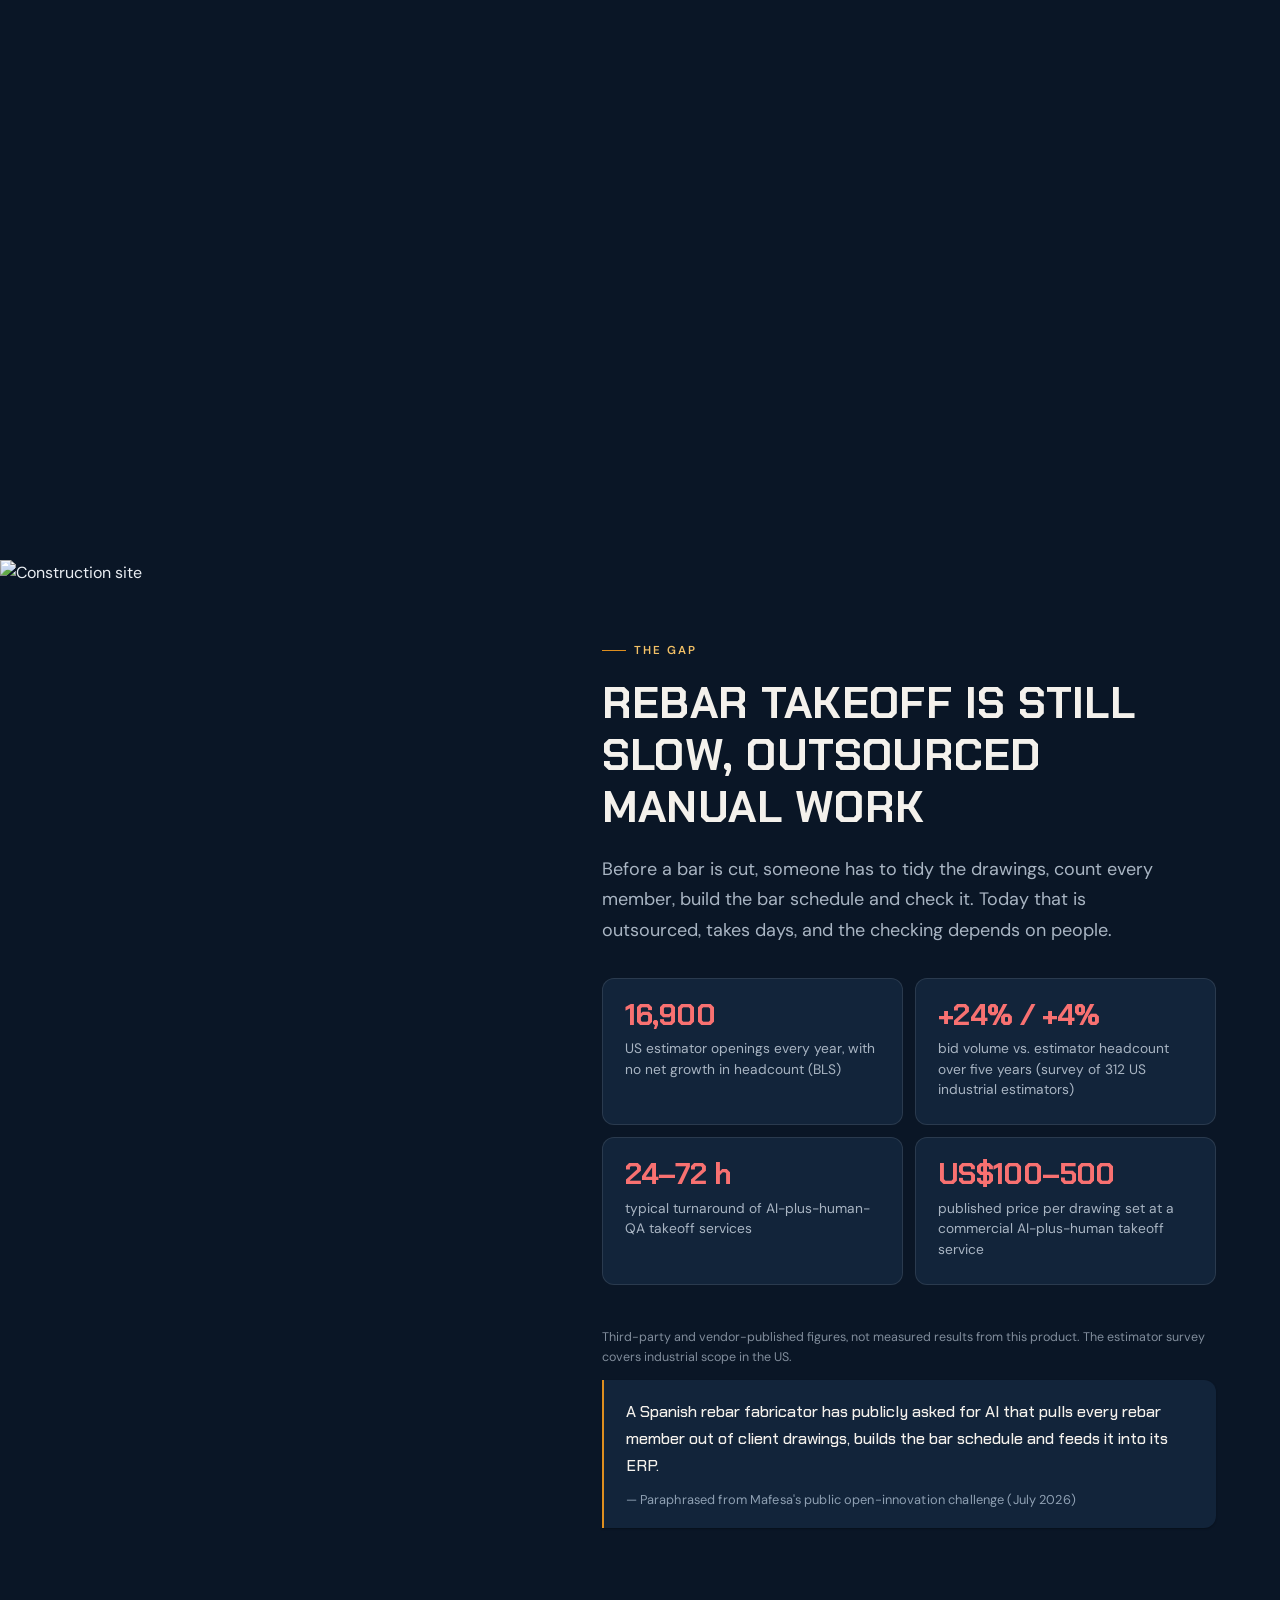
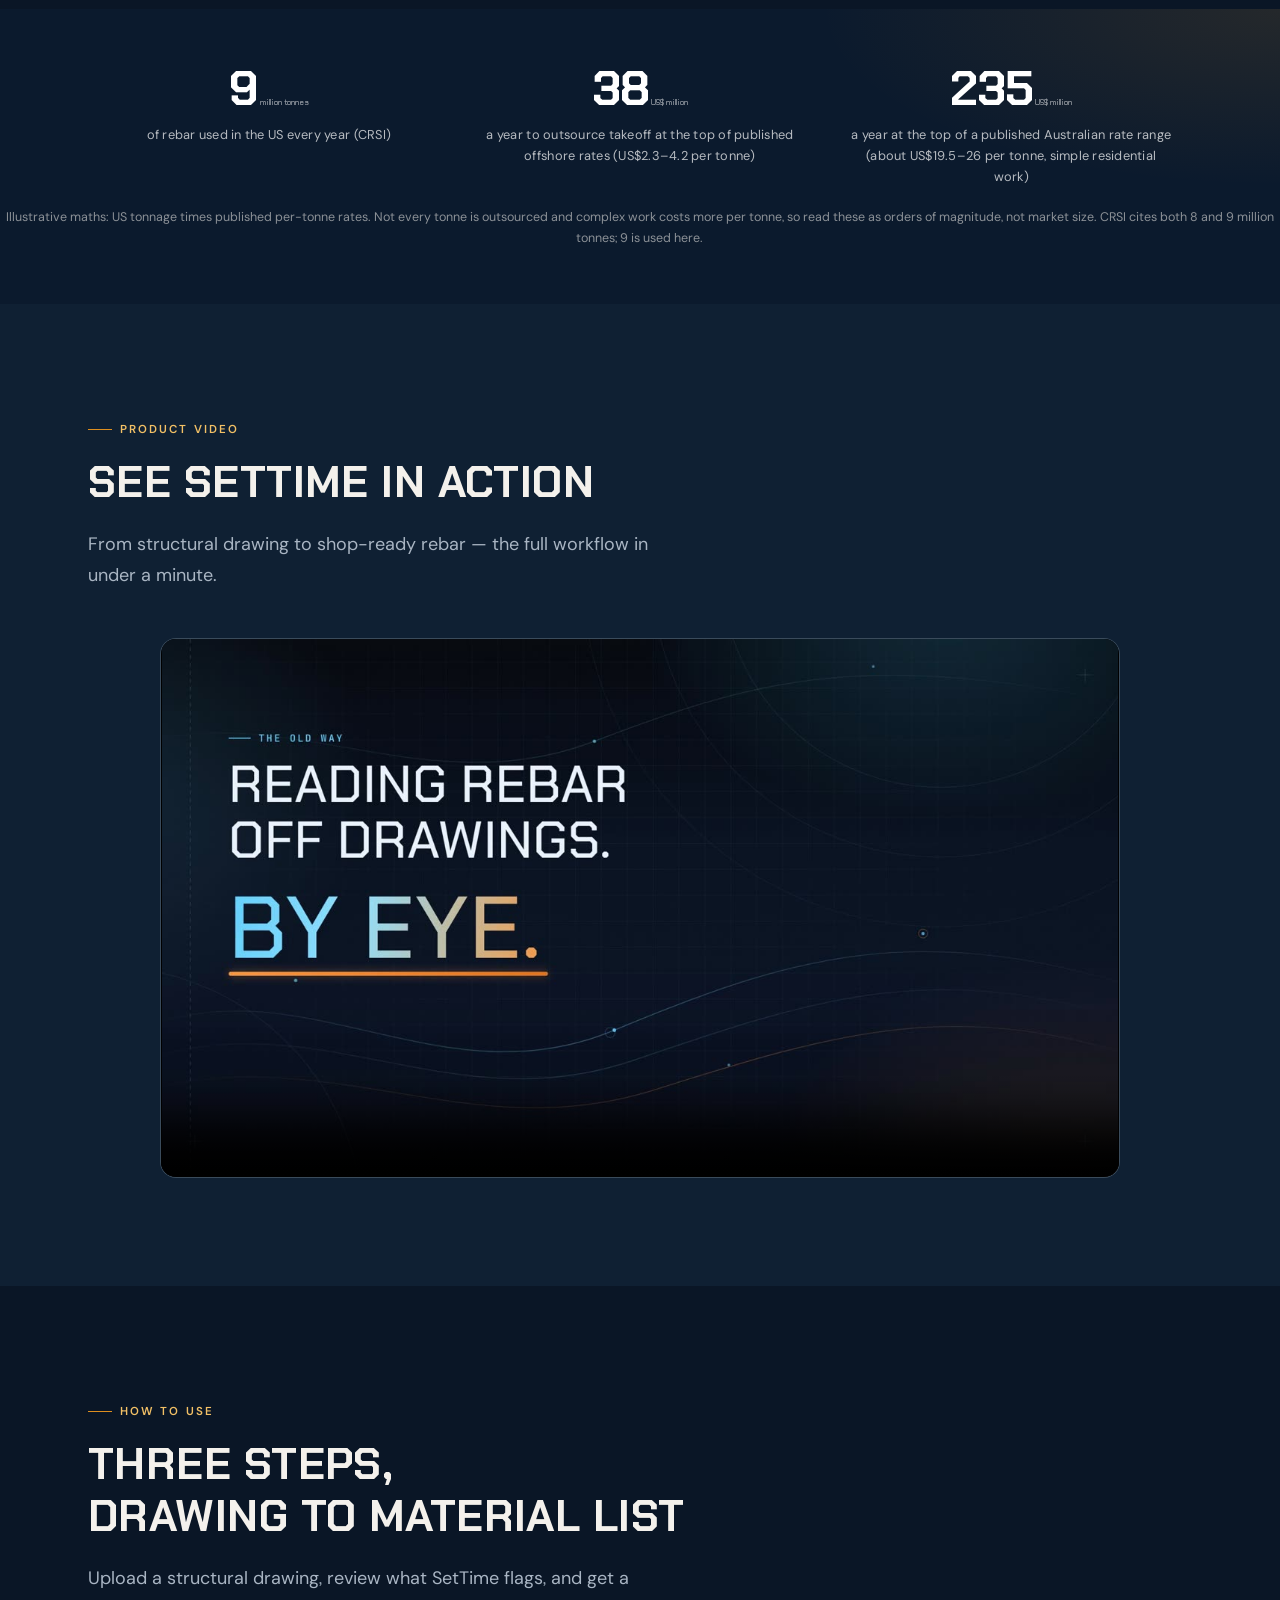
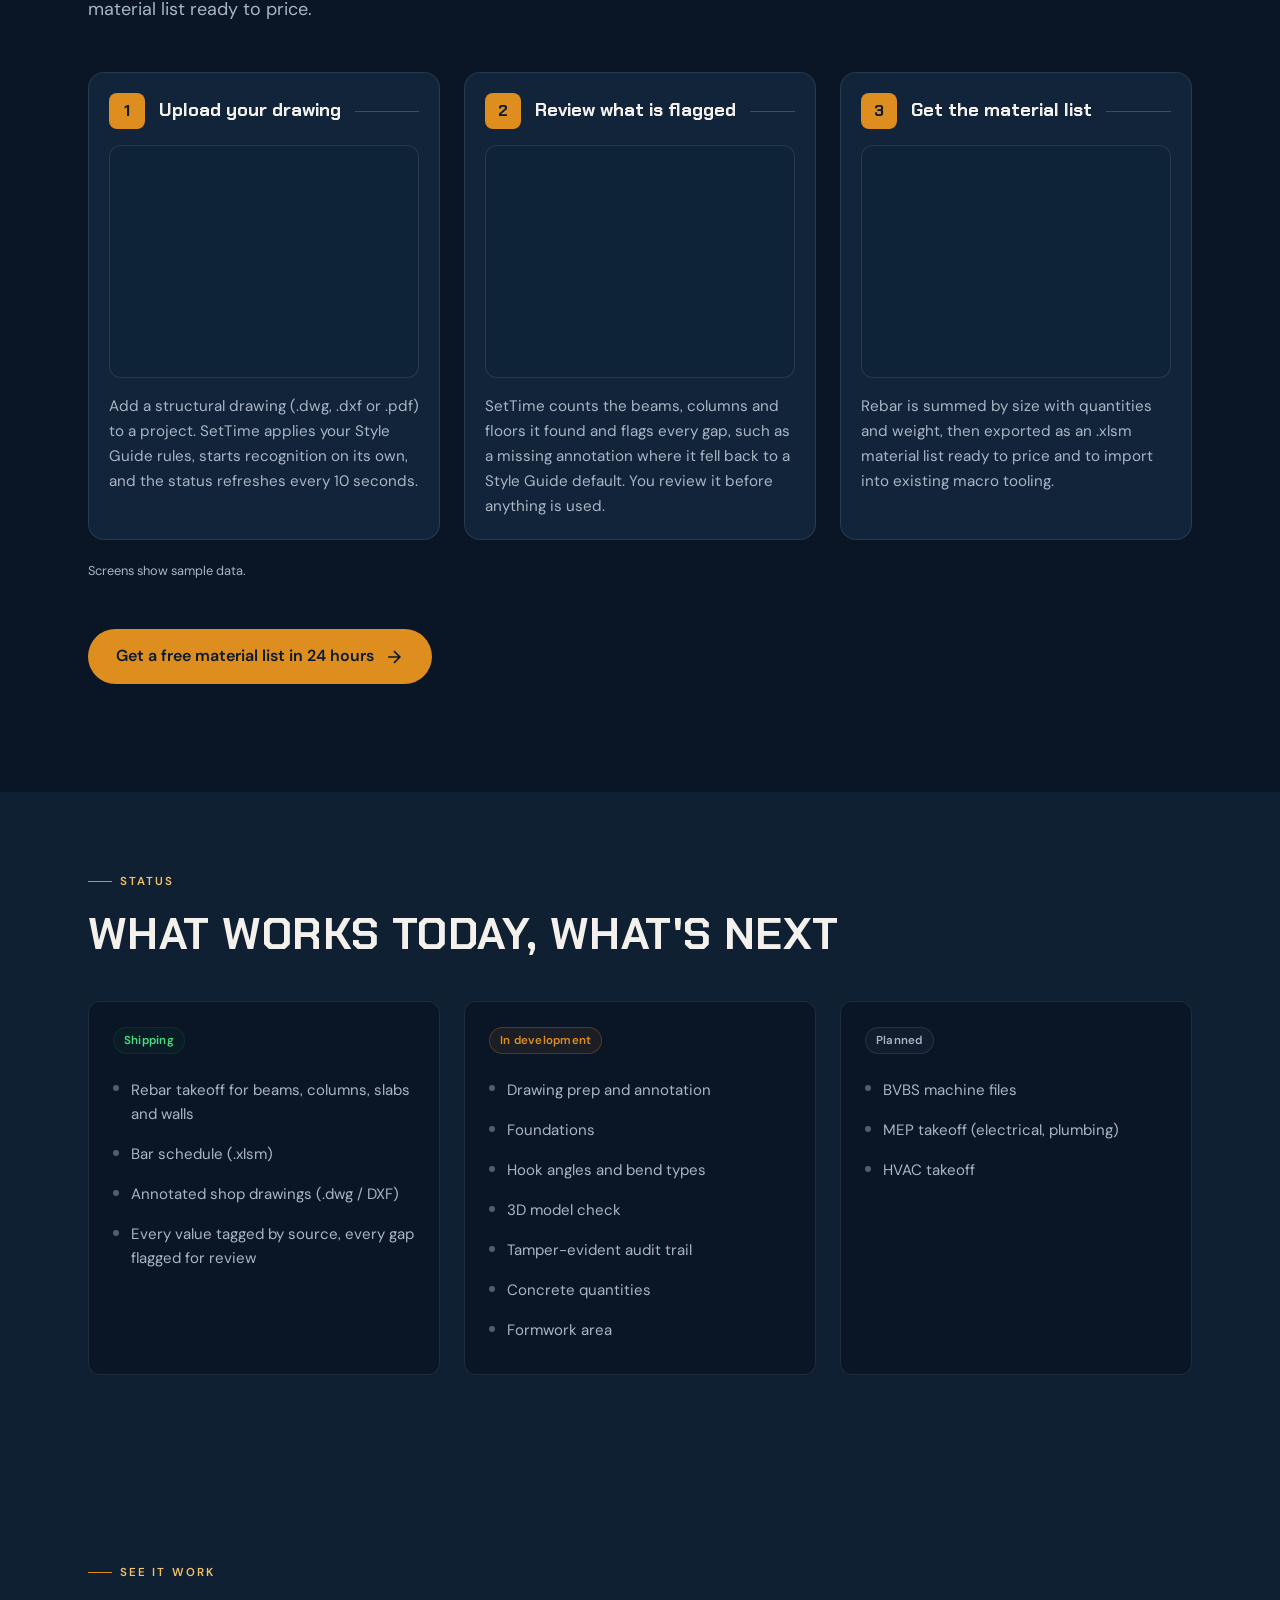
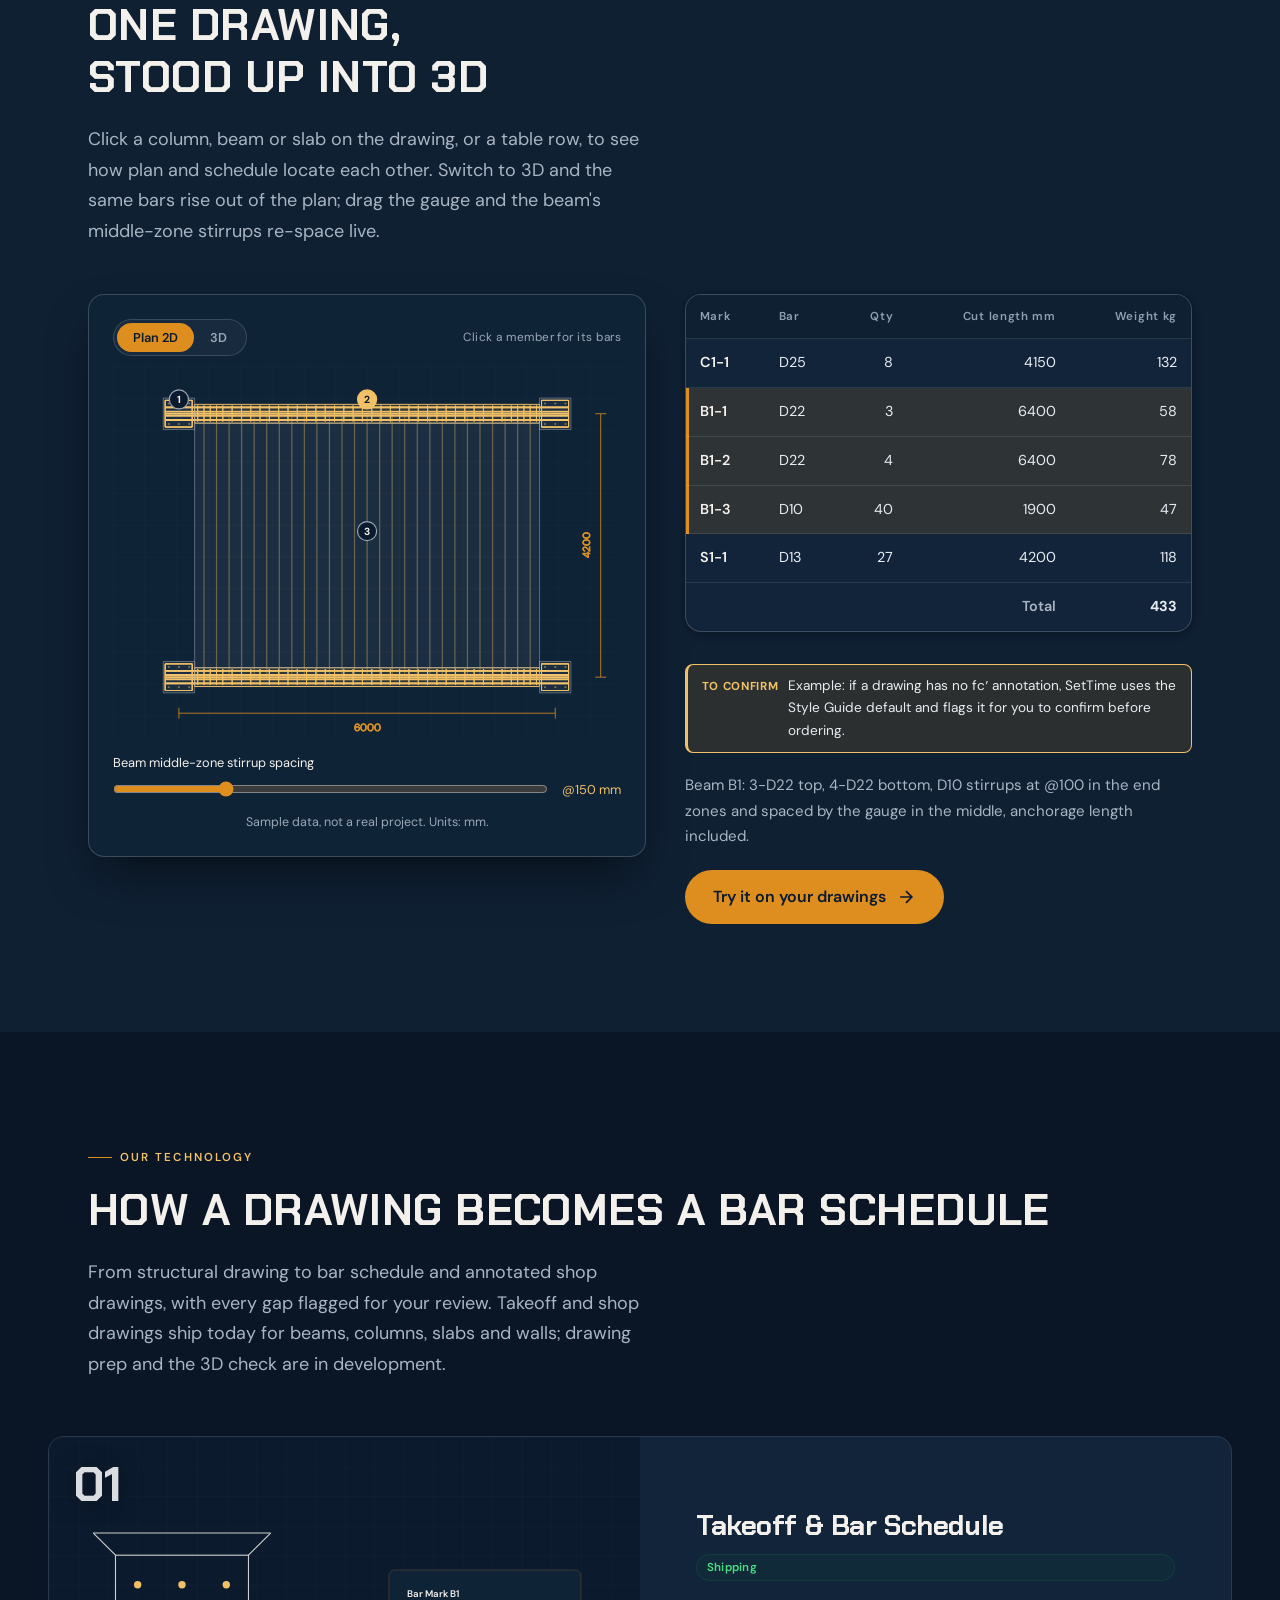
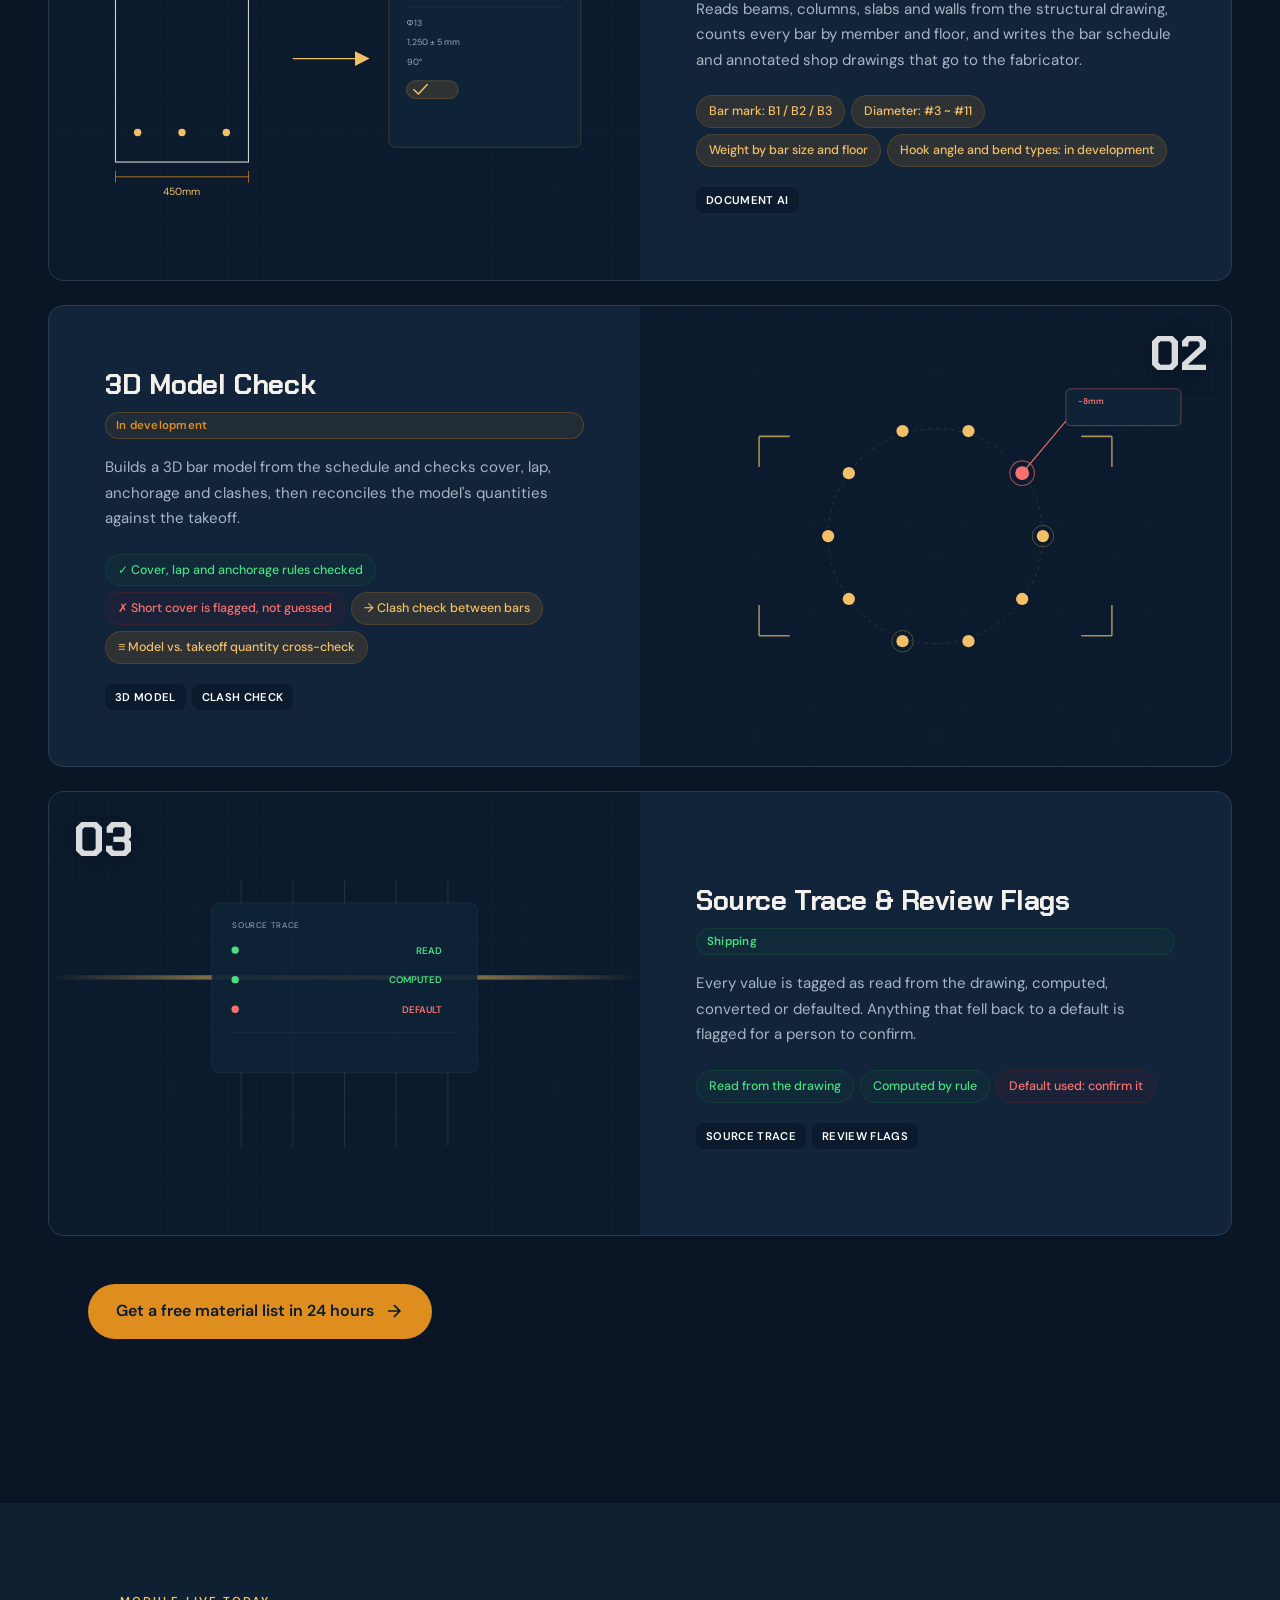
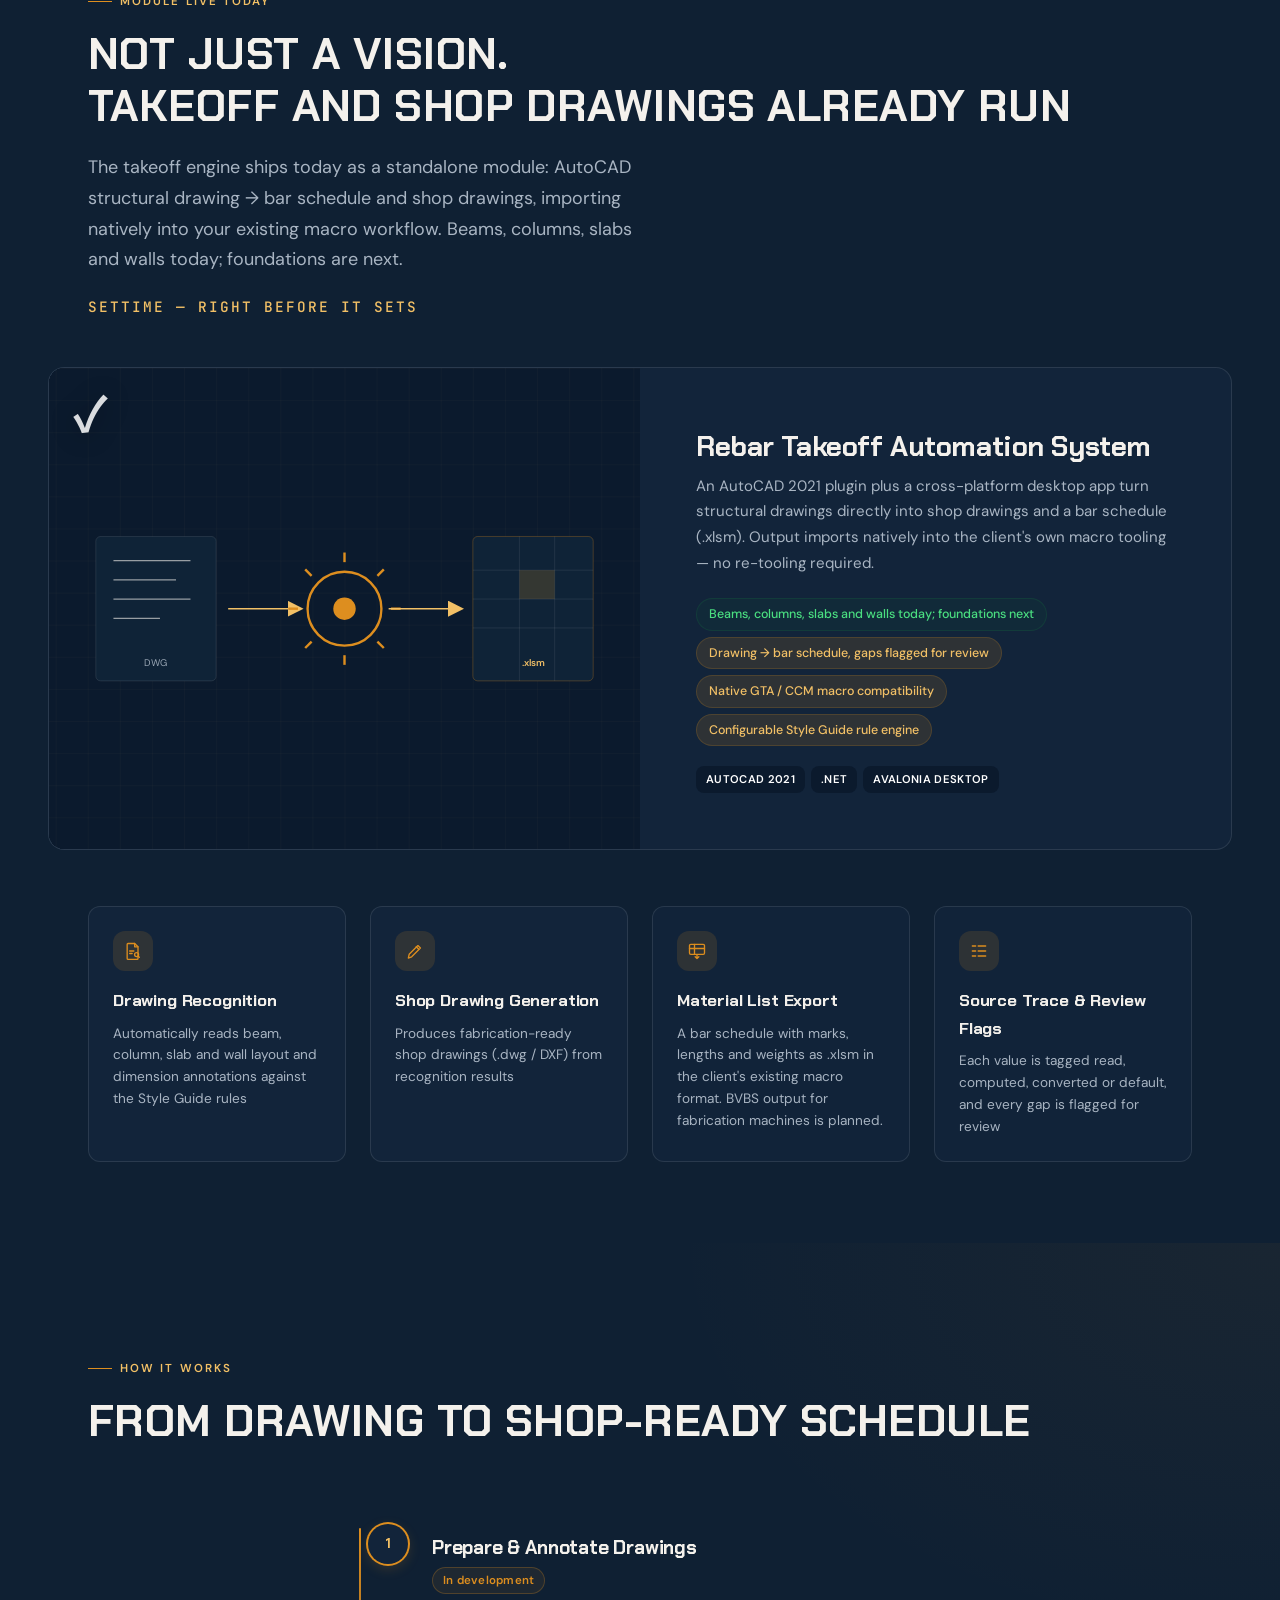
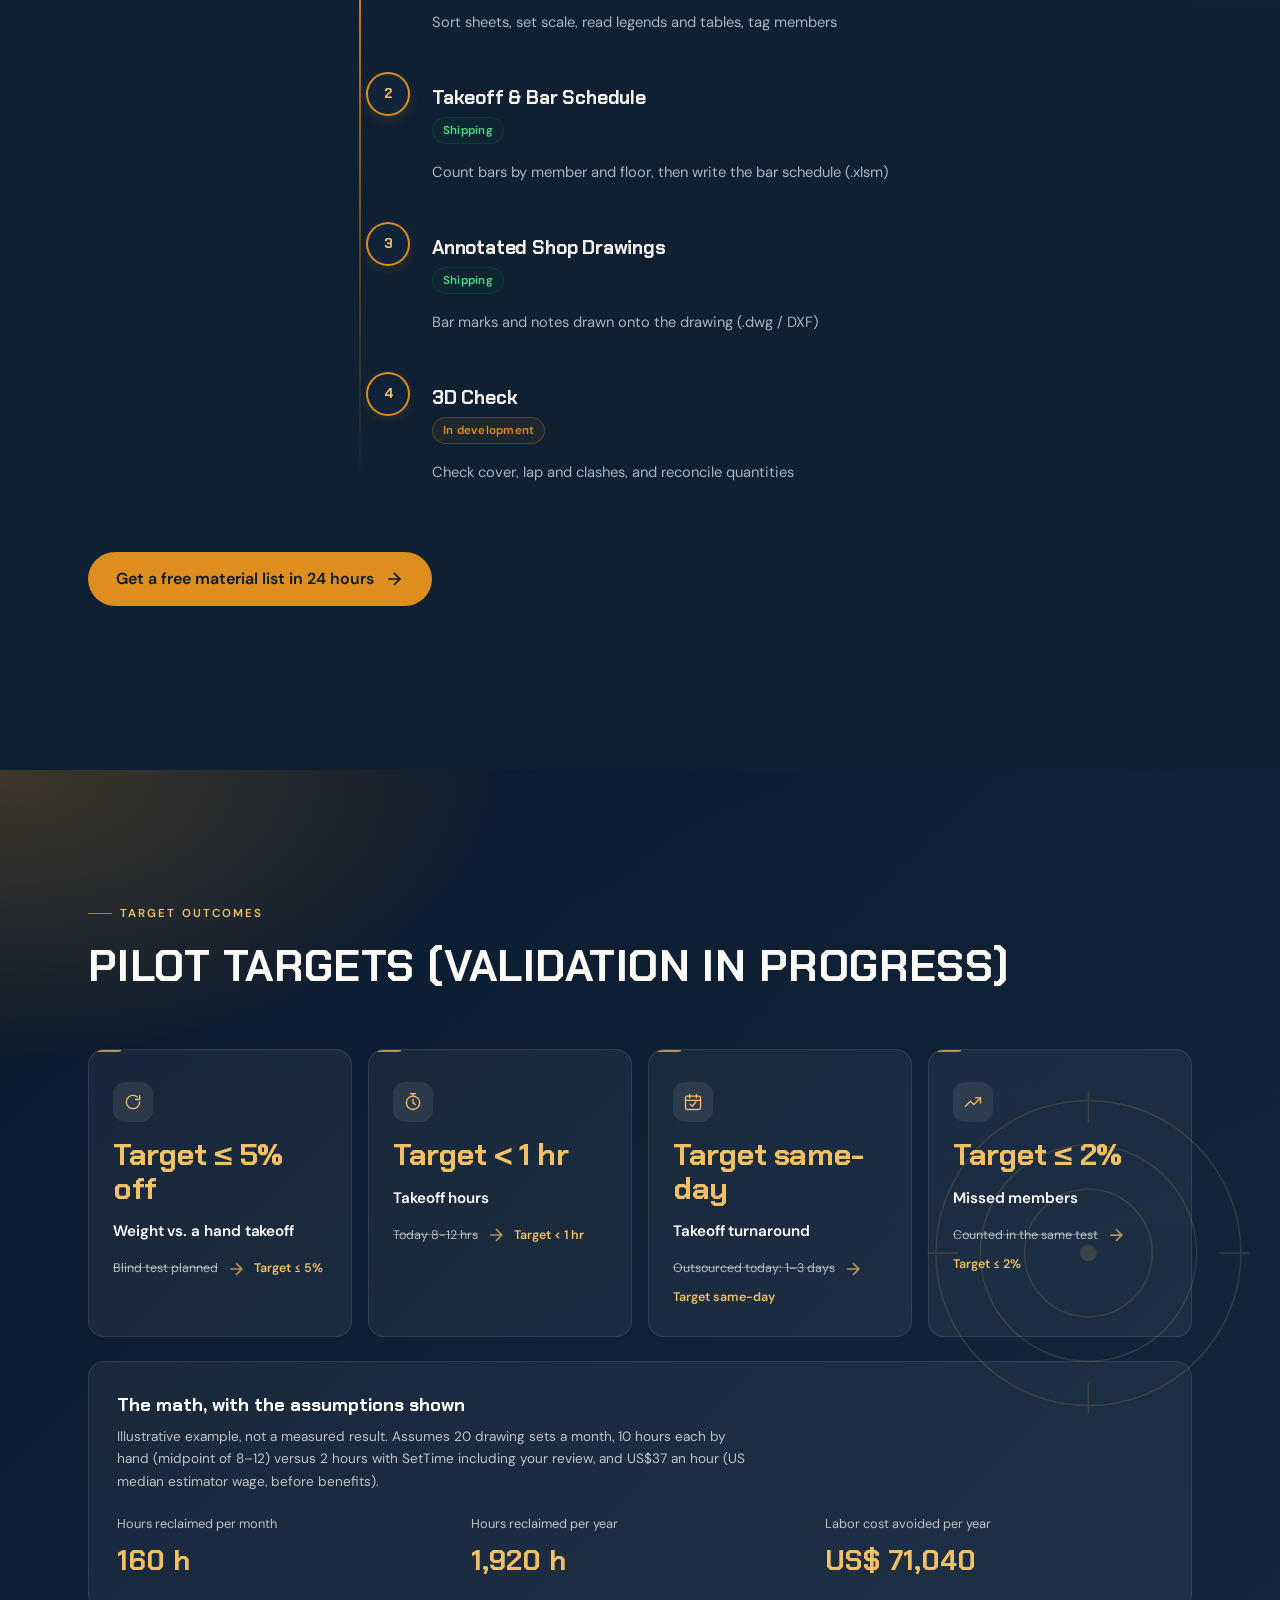
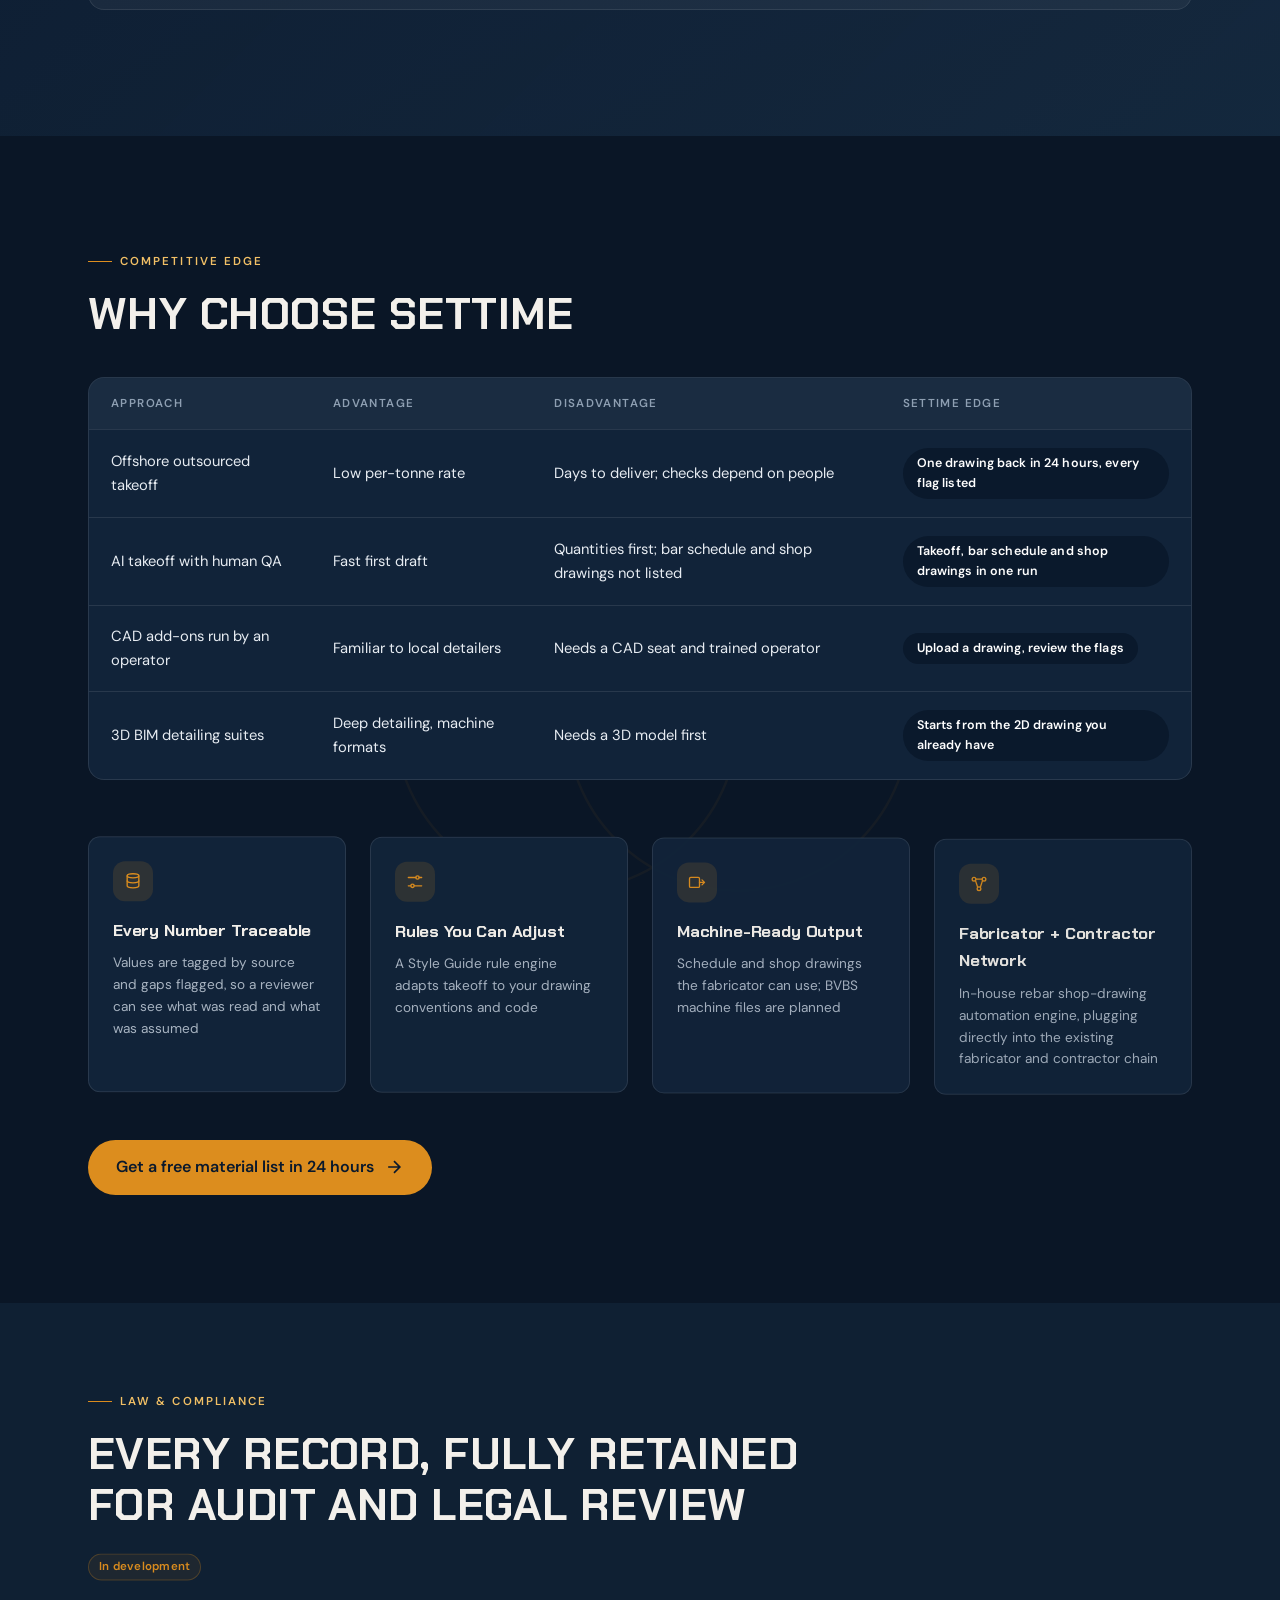
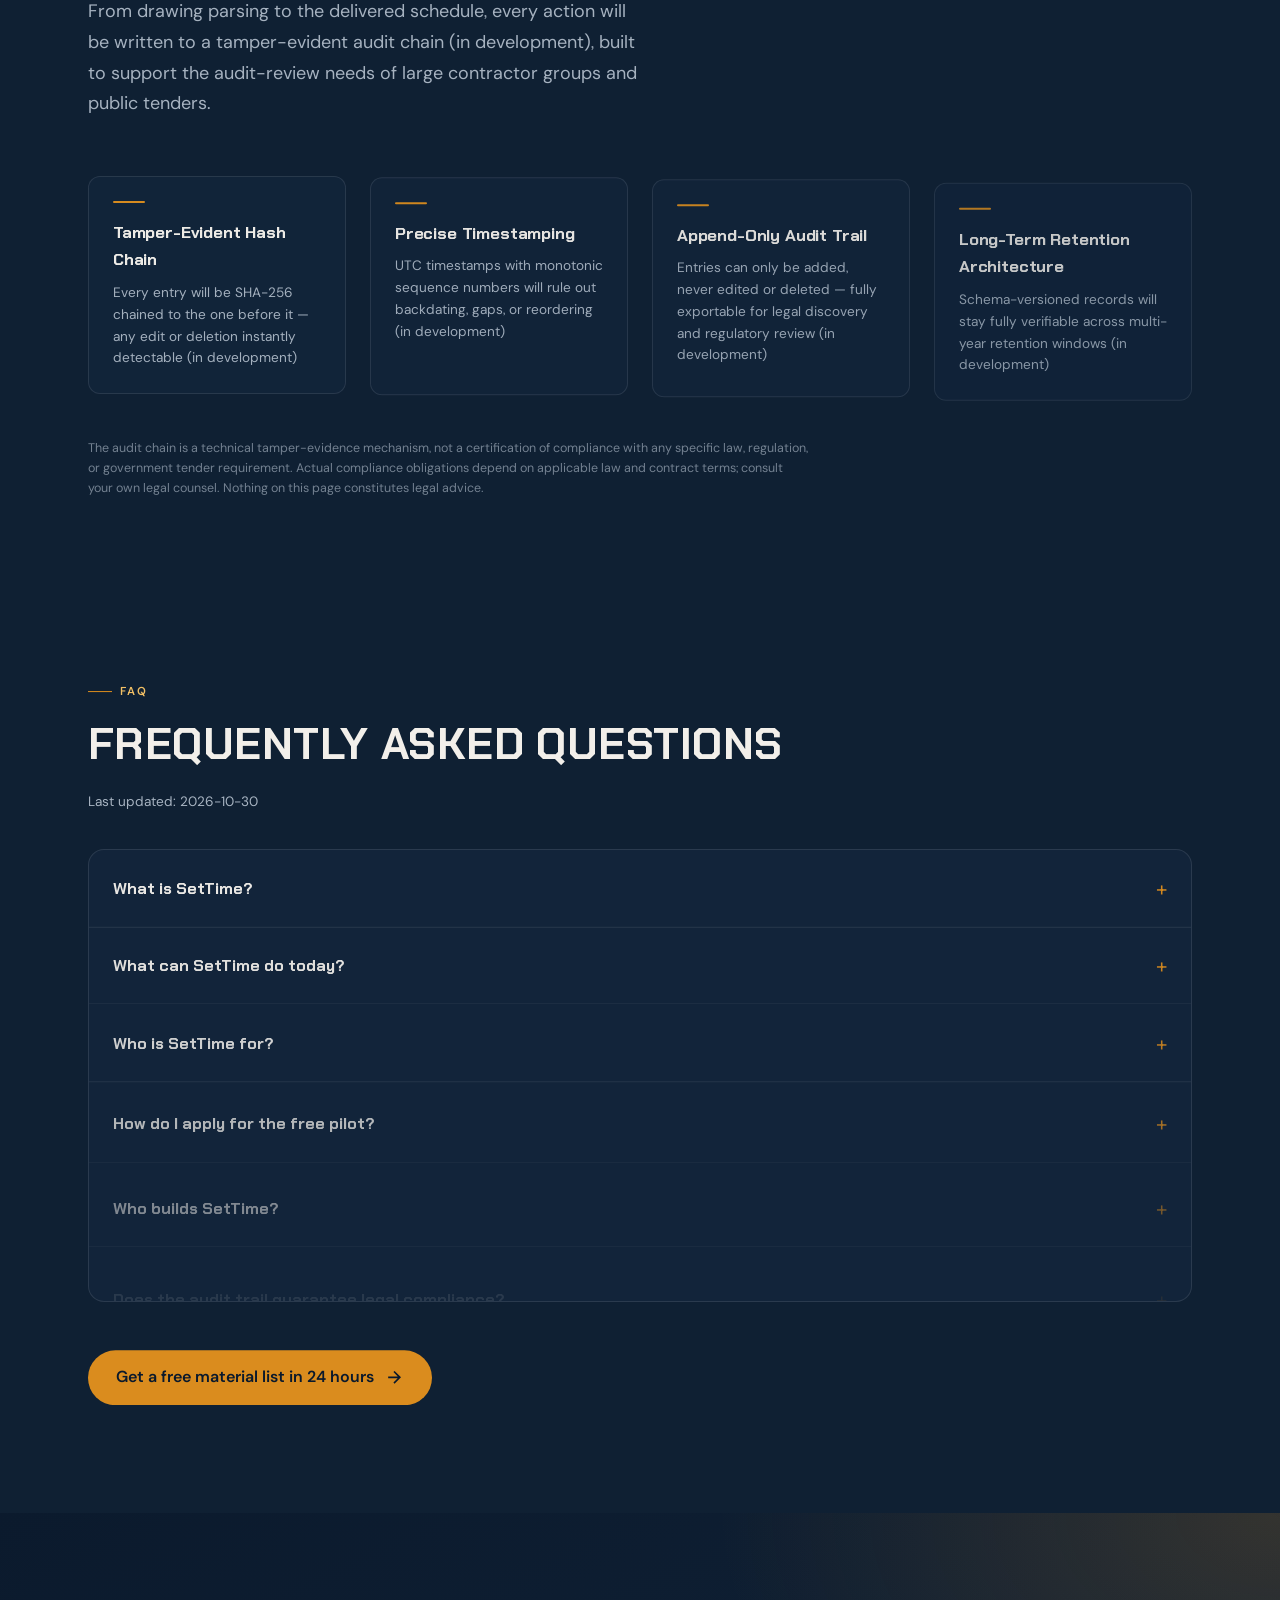
==== commit 6cfeba45: "Lead title and hero with the fabricator's whole process: rebar, concrete, formwork Hero and title no" ====
--- a/index.html
+++ b/index.html
@@ -3,7 +3,7 @@
 <head>
   <meta charset="UTF-8">
   <meta name="viewport" content="width=device-width, initial-scale=1.0">
-  <meta name="description" content="SetTime 取代外包鋼筋算量：結構施工圖進，樑、柱、板、牆的料單（.xlsm）與加工圖（.dwg/DXF）出，支援 AutoCAD 2021 外掛與桌面版。圖面整理、基礎、3D 檢查開發中。由 Kairos.ai 開發，傳一張圖，24 小時內免費計料。">
+  <meta name="description" content="SetTime 取代外包算量：結構施工圖進，樑、柱、板、牆的鋼筋料單（.xlsm）與加工圖（.dwg/DXF）出，支援 AutoCAD 2021 外掛與桌面版。混凝土與模板算量、圖面整理、基礎、3D 檢查開發中；機電（MEP）與空調（HVAC）規劃中。由 Kairos.ai 開發，傳一張圖，24 小時內免費計料。">
   <meta name="keywords" content="SetTime, SetTime 鋼筋, SetTime 鋼筋算量, Kairos.ai, 鋼筋估算軟體, 鋼筋計料, 鋼筋加工圖, 鋼筋計料表, AI 鋼筋估算, 外包算量, 鋼筋料單, 施工圖自動解析, 3D 模型檢查, 稽核鏈, SetTime rebar takeoff software, rebar takeoff automation, outsourced rebar takeoff, rebar shop drawings, bar bending schedule, BBS, AutoCAD rebar plugin, 3D rebar check, audit trail">
   <meta name="author" content="Kairos.ai">
   <meta name="application-name" content="SetTime">
@@ -20,8 +20,8 @@
     })();
   </script>
   <meta property="og:site_name" content="SetTime by Kairos.ai">
-  <meta property="og:title" content="SetTime | AI Rebar Takeoff">
-  <meta property="og:description" content="結構施工圖進，樑、柱、板、牆的料單（.xlsm）與加工圖（.dwg/DXF）出。AutoCAD 2021 外掛與桌面版已上線；圖面整理、基礎、3D 檢查開發中。Shipping: takeoff, bar schedule and shop drawings for beams, columns, slabs and walls. In development: drawing prep, foundations, 3D check.">
+  <meta property="og:title" content="SetTime | AI Rebar, Concrete & Formwork Takeoff">
+  <meta property="og:description" content="結構施工圖進，樑、柱、板、牆的鋼筋料單（.xlsm）與加工圖（.dwg/DXF）出。AutoCAD 2021 外掛與桌面版已上線；混凝土與模板算量開發中；機電（MEP）與空調（HVAC）規劃中。Shipping: rebar takeoff, bar schedule and shop drawings. In development: concrete and formwork quantities. Planned: MEP and HVAC.">
   <meta property="og:type" content="website">
   <meta property="og:url" content="https://settime.kairosaitech.com/">
   <meta property="og:locale" content="zh_TW">
@@ -30,8 +30,8 @@
   <meta property="og:image:height" content="630">
   <meta property="og:image:alt" content="SetTime: structural drawings to rebar material lists, shown with a sample material list table">
   <meta name="twitter:card" content="summary_large_image">
-  <meta name="twitter:title" content="SetTime | AI Rebar Takeoff">
-  <meta name="twitter:description" content="結構施工圖進，樑、柱、板、牆的料單（.xlsm）與加工圖（.dwg/DXF）出。AutoCAD 2021 外掛與桌面版已上線；圖面整理、基礎、3D 檢查開發中。Shipping: takeoff, bar schedule and shop drawings for beams, columns, slabs and walls. In development: drawing prep, foundations, 3D check.">
+  <meta name="twitter:title" content="SetTime | AI Rebar, Concrete & Formwork Takeoff">
+  <meta name="twitter:description" content="結構施工圖進，樑、柱、板、牆的鋼筋料單（.xlsm）與加工圖（.dwg/DXF）出。AutoCAD 2021 外掛與桌面版已上線；混凝土與模板算量開發中；機電（MEP）與空調（HVAC）規劃中。Shipping: rebar takeoff, bar schedule and shop drawings. In development: concrete and formwork quantities. Planned: MEP and HVAC.">
   <meta name="twitter:image" content="https://settime.kairosaitech.com/assets/settime-og-card.jpg">
   <meta name="twitter:image:alt" content="SetTime: structural drawings to rebar material lists, shown with a sample material list table">
   <link rel="canonical" href="https://settime.kairosaitech.com/">
@@ -48,7 +48,7 @@
   <link rel="alternate" type="text/plain" href="https://settime.kairosaitech.com/llms.txt" title="SetTime llms.txt">
   <link rel="icon" type="image/png" href="assets/settime-favicon.png">
   <link rel="apple-touch-icon" href="assets/settime-favicon.png">
-  <title>SetTime | AI Rebar Takeoff</title>
+  <title>SetTime | AI Rebar, Concrete & Formwork Takeoff</title>
   <link rel="preconnect" href="https://fonts.googleapis.com">
   <link rel="preconnect" href="https://fonts.gstatic.com" crossorigin>
   <link href="https://fonts.googleapis.com/css2?family=Chakra+Petch:wght@500;700&family=JetBrains+Mono:wght@400;500&family=Noto+Sans+TC:wght@700&family=DM+Sans:ital,wght@0,400;0,500;0,600;0,700;1,400&display=swap" rel="stylesheet">
@@ -105,8 +105,8 @@
         "@type": "WebPage",
         "@id": "https://settime.kairosaitech.com/#webpage",
         "url": "https://settime.kairosaitech.com/",
-        "name": "SetTime | AI Rebar Takeoff Software — Structural Drawings to Shop Drawings & Bar Schedules",
-        "description": "SetTime 取代外包鋼筋算量：結構施工圖進，樑、柱、板、牆的料單（.xlsm）與加工圖（.dwg/DXF）出，支援 AutoCAD 2021 外掛與桌面版。圖面整理、基礎、3D 檢查開發中。由 Kairos.ai 開發，傳一張圖，24 小時內免費計料。",
+        "name": "SetTime | AI Rebar, Concrete & Formwork Takeoff Software — Structural Drawings to Shop Drawings & Bar Schedules",
+        "description": "SetTime 取代外包算量：結構施工圖進，樑、柱、板、牆的鋼筋料單（.xlsm）與加工圖（.dwg/DXF）出，支援 AutoCAD 2021 外掛與桌面版。混凝土與模板算量、圖面整理、基礎、3D 檢查開發中；機電（MEP）與空調（HVAC）規劃中。由 Kairos.ai 開發，傳一張圖，24 小時內免費計料。",
         "inLanguage": "zh-Hant",
         "dateModified": "2026-10-30",
         "isPartOf": { "@id": "https://settime.kairosaitech.com/#website" },
@@ -194,7 +194,9 @@
           "In development: bend angles and hook types",
           "In development: 3D model check (cover, lap, anchorage, clashes)",
           "Planned: BVBS machine output",
-          "Planned: concrete, formwork and MEP takeoff",
+          "In development: concrete quantities",
+          "In development: formwork area",
+          "Planned: MEP and HVAC takeoff",
           "In development: SHA-256 hash-chained audit trail"
         ],
         "audience": {
@@ -250,7 +252,7 @@
             "name": "SetTime 由誰開發？",
             "acceptedAnswer": {
               "@type": "Answer",
-              "text": "SetTime 由 Kairos.ai 開發。我們先以台灣圖面驗證引擎，並與美國、歐洲的加工廠與繪圖師接觸，未來將延伸至混凝土、模板與機電（MEP）算量。"
+              "text": "SetTime 由 Kairos.ai 開發。我們先以台灣圖面驗證引擎，並與美國、歐洲的加工廠與繪圖師接觸，混凝土與模板算量開發中，並規劃延伸至機電（MEP）與空調（HVAC）算量。"
             }
           },
           {
@@ -324,11 +326,11 @@
       <div class="hero-overlay"></div>
     </div>
     <div class="hero-content">
-      <div class="hero-badge fade-in" data-i18n="hero.badge">取代外包撿料團隊的鋼筋算量平台</div>
+      <div class="hero-badge fade-in" data-i18n="hero.badge">鋼筋已上線，混凝土與模板開發中</div>
       <p class="hero-slogan fade-in" data-delay="1" data-i18n="product.tagline">SetTime — 凝固之前，一次到位</p>
-      <h1 class="hero-title fade-in" data-delay="1" data-i18n="hero.title">結構施工圖進，<br>計料表與加工圖出</h1>
-      <p class="hero-subtitle fade-in" data-delay="2" data-i18n="hero.subtitle">取代外包算量：上傳結構施工圖，取得鋼筋計料表與標註加工圖（樑、柱、板、牆）。專為鋼筋加工廠與撿料、繪圖團隊打造。</p>
-      <p class="hero-subtitle-en fade-in" data-delay="2" data-i18n="hero.subtitle-en">From structural drawing to shop-ready rebar.</p>
+      <h1 class="hero-title fade-in" data-delay="1" data-i18n="hero.title">從數月到數分鐘：<br>鋼筋、混凝土、模板算量</h1>
+      <p class="hero-subtitle fade-in" data-delay="2" data-i18n="hero.subtitle">取代外包算量：上傳結構施工圖，取得鋼筋計料表與標註加工圖（樑、柱、板、牆）。混凝土與模板算量開發中。專為加工廠與撿料、繪圖團隊打造。</p>
+      <p class="hero-subtitle-en fade-in" data-delay="2" data-i18n="hero.subtitle-en">From structural drawing to fabricator-ready quantities.</p>
       <div class="hero-actions fade-in" data-delay="3">
         <a href="#pilot" class="hero-cta">
           <span data-i18n="cta.pilot">傳一張圖，24 小時內免費計料</span>
@@ -510,15 +512,16 @@
             <li data-i18n="status.dev.i3">彎鉤角度與型式</li>
             <li data-i18n="status.dev.i4">3D 模型檢查</li>
             <li data-i18n="status.dev.i5">竄改可偵測的稽核鏈</li>
+            <li data-i18n="status.dev.i6">混凝土數量</li>
+            <li data-i18n="status.dev.i7">模板面積</li>
           </ul>
         </div>
         <div class="status-col">
           <span class="panel-status plan" data-i18n="status.planned">規劃中</span>
           <ul>
             <li data-i18n="status.planned.i1">BVBS 加工機台檔</li>
-            <li data-i18n="status.planned.i2">混凝土數量</li>
-            <li data-i18n="status.planned.i3">模板面積</li>
-            <li data-i18n="status.planned.i4">機電（MEP）管線算量</li>
+            <li data-i18n="status.planned.i2">機電（MEP）管線算量</li>
+            <li data-i18n="status.planned.i3">空調（HVAC）風管算量</li>
           </ul>
         </div>
       </div>
@@ -1127,7 +1130,7 @@
         </details>
         <details class="faq-item fade-in" data-delay="6">
           <summary data-i18n="faq.q5.q">SetTime 由誰開發？</summary>
-          <p data-i18n="faq.q5.a">SetTime 由 Kairos.ai 開發。我們先以台灣圖面驗證引擎，並與美國、歐洲的加工廠與繪圖師接觸，未來將延伸至混凝土、模板與機電（MEP）算量。</p>
+          <p data-i18n="faq.q5.a">SetTime 由 Kairos.ai 開發。我們先以台灣圖面驗證引擎，並與美國、歐洲的加工廠與繪圖師接觸，混凝土與模板算量開發中，並規劃延伸至機電（MEP）與空調（HVAC）算量。</p>
         </details>
         <details class="faq-item fade-in" data-delay="7">
           <summary data-i18n="faq.q6.q">稽核鏈能保證符合法規要求嗎？</summary>
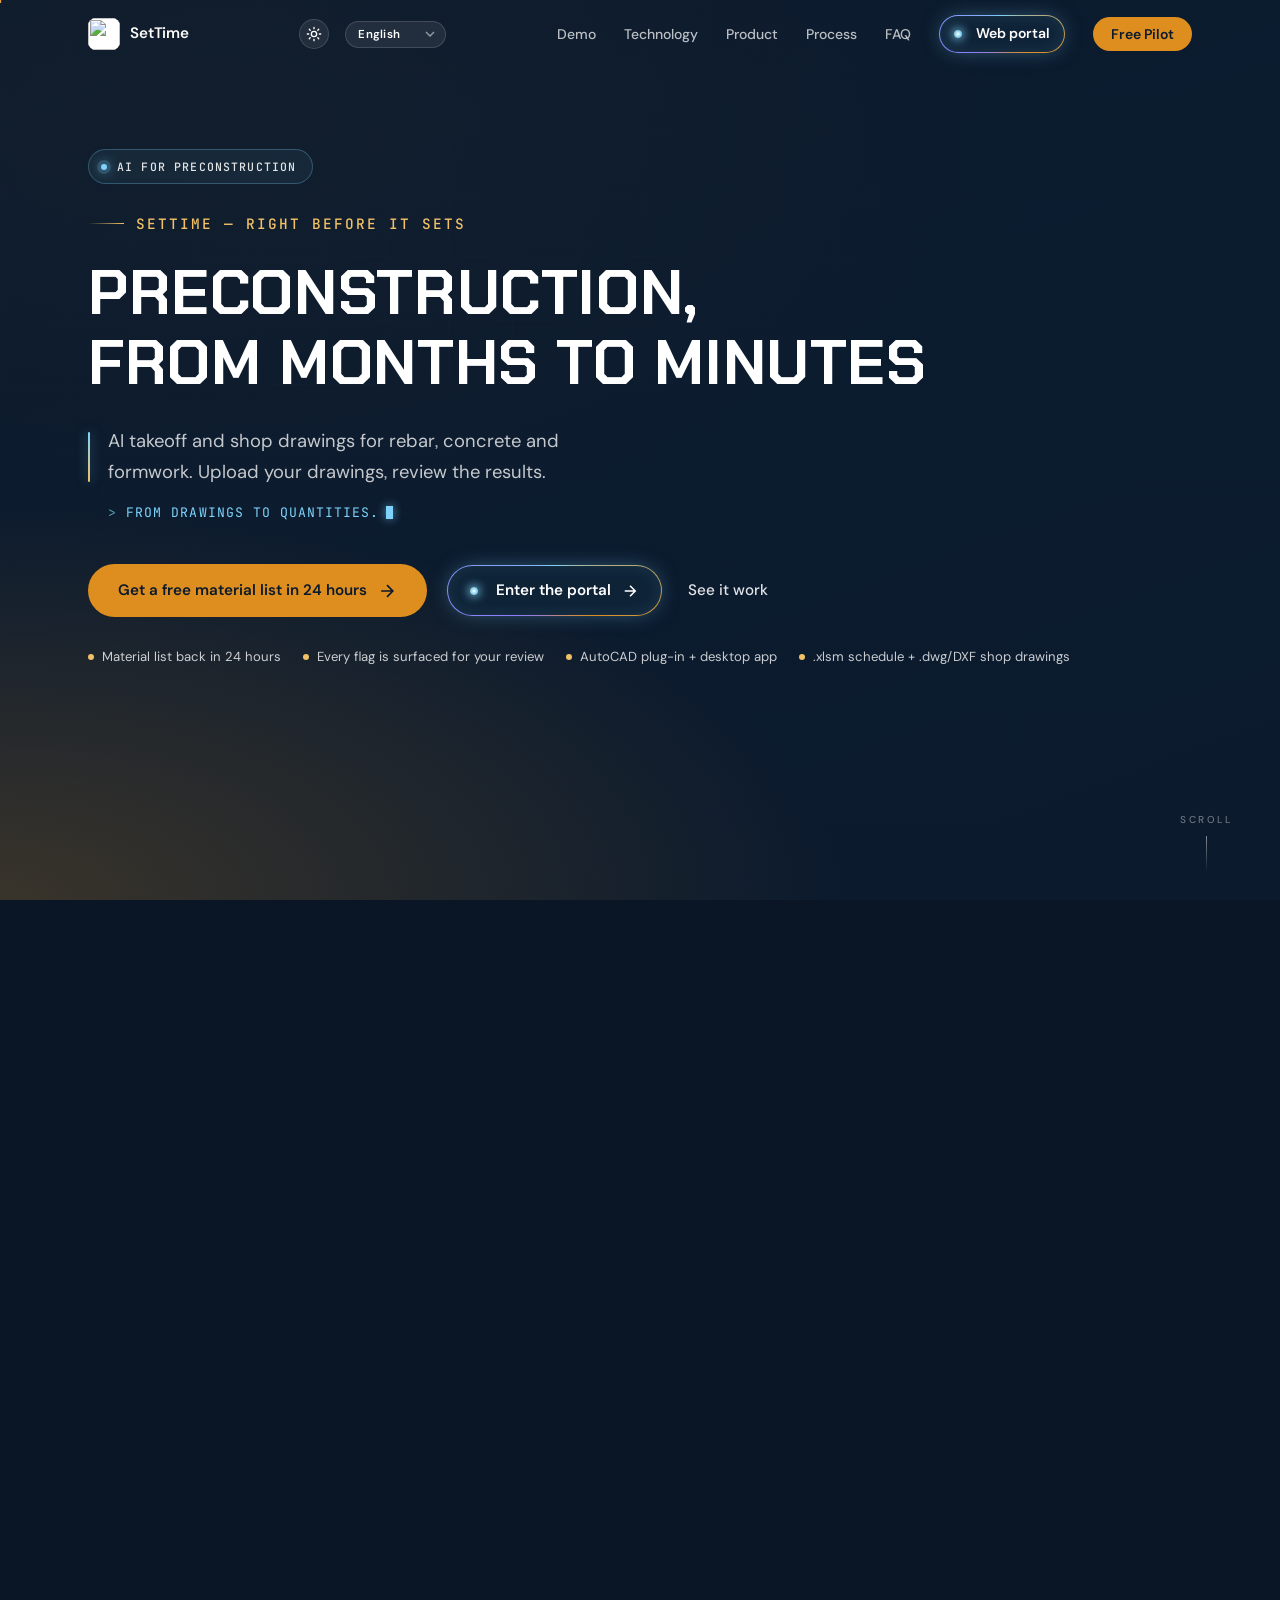
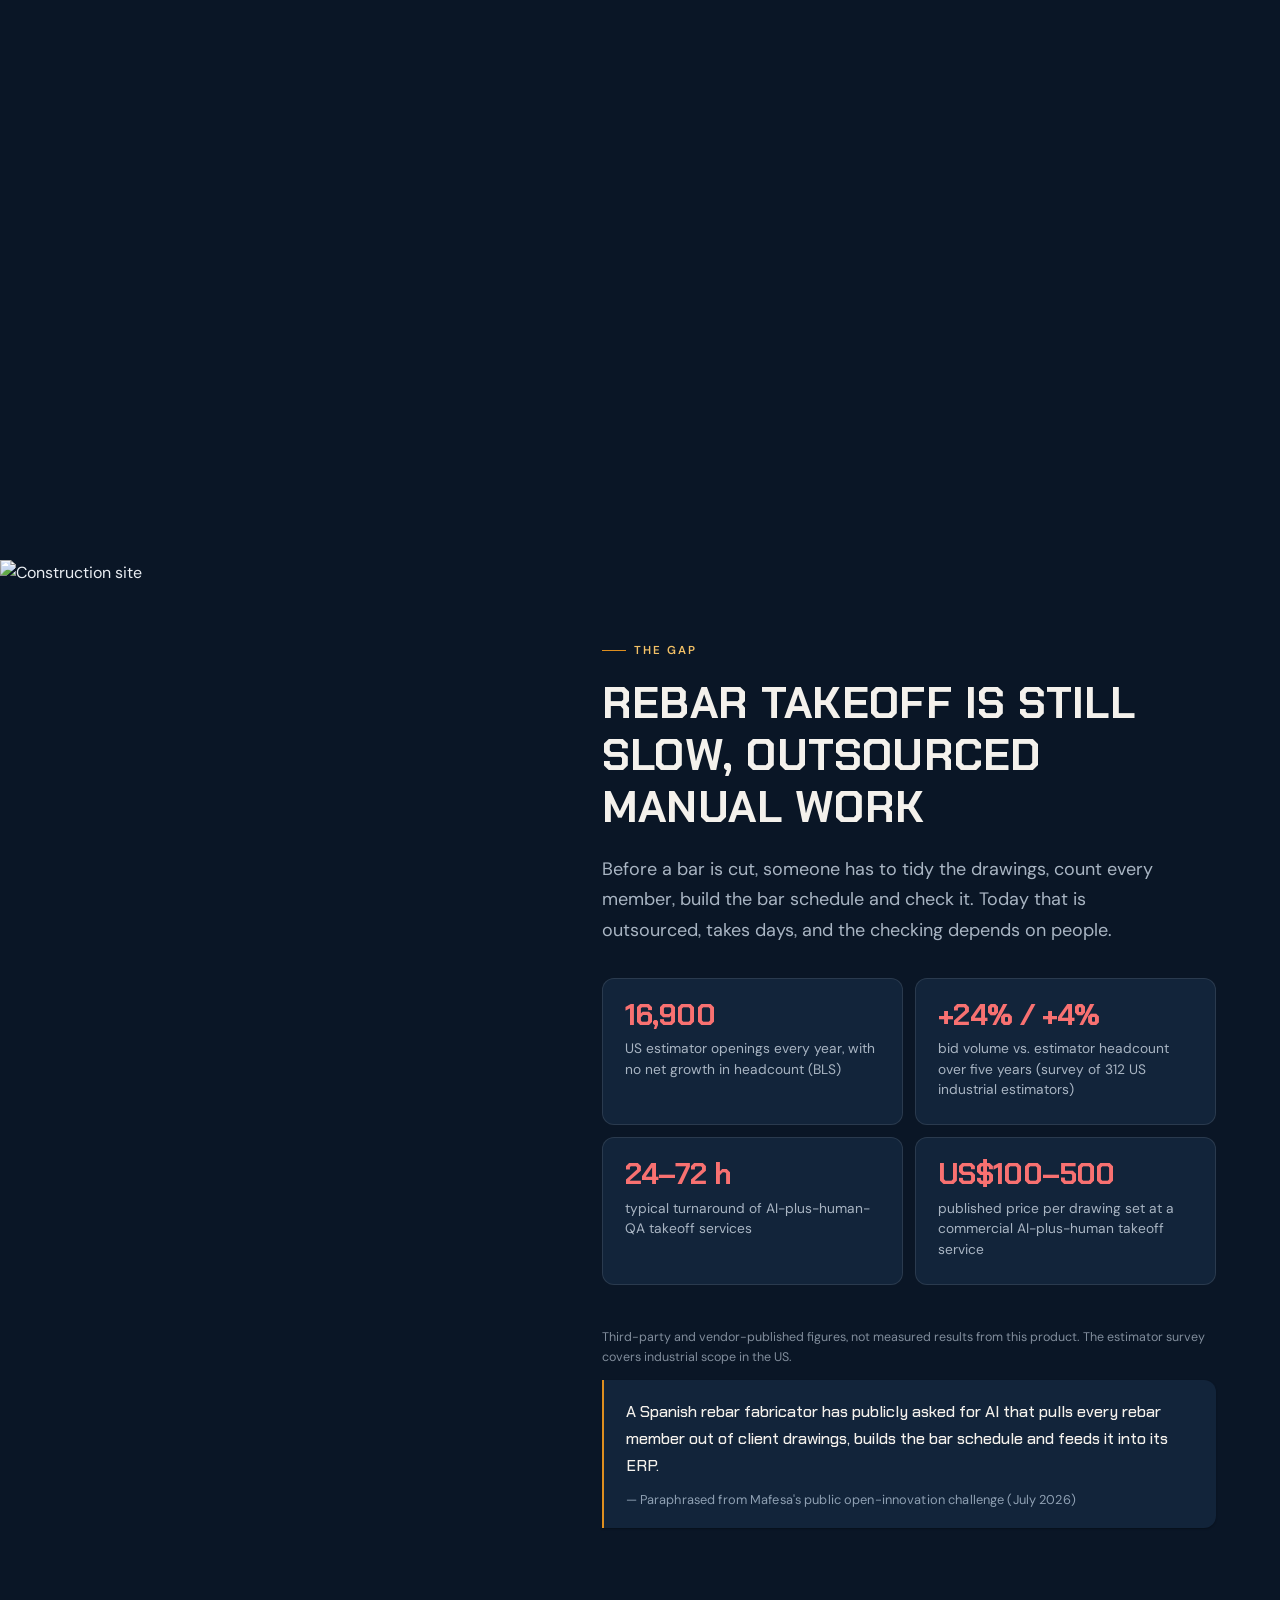
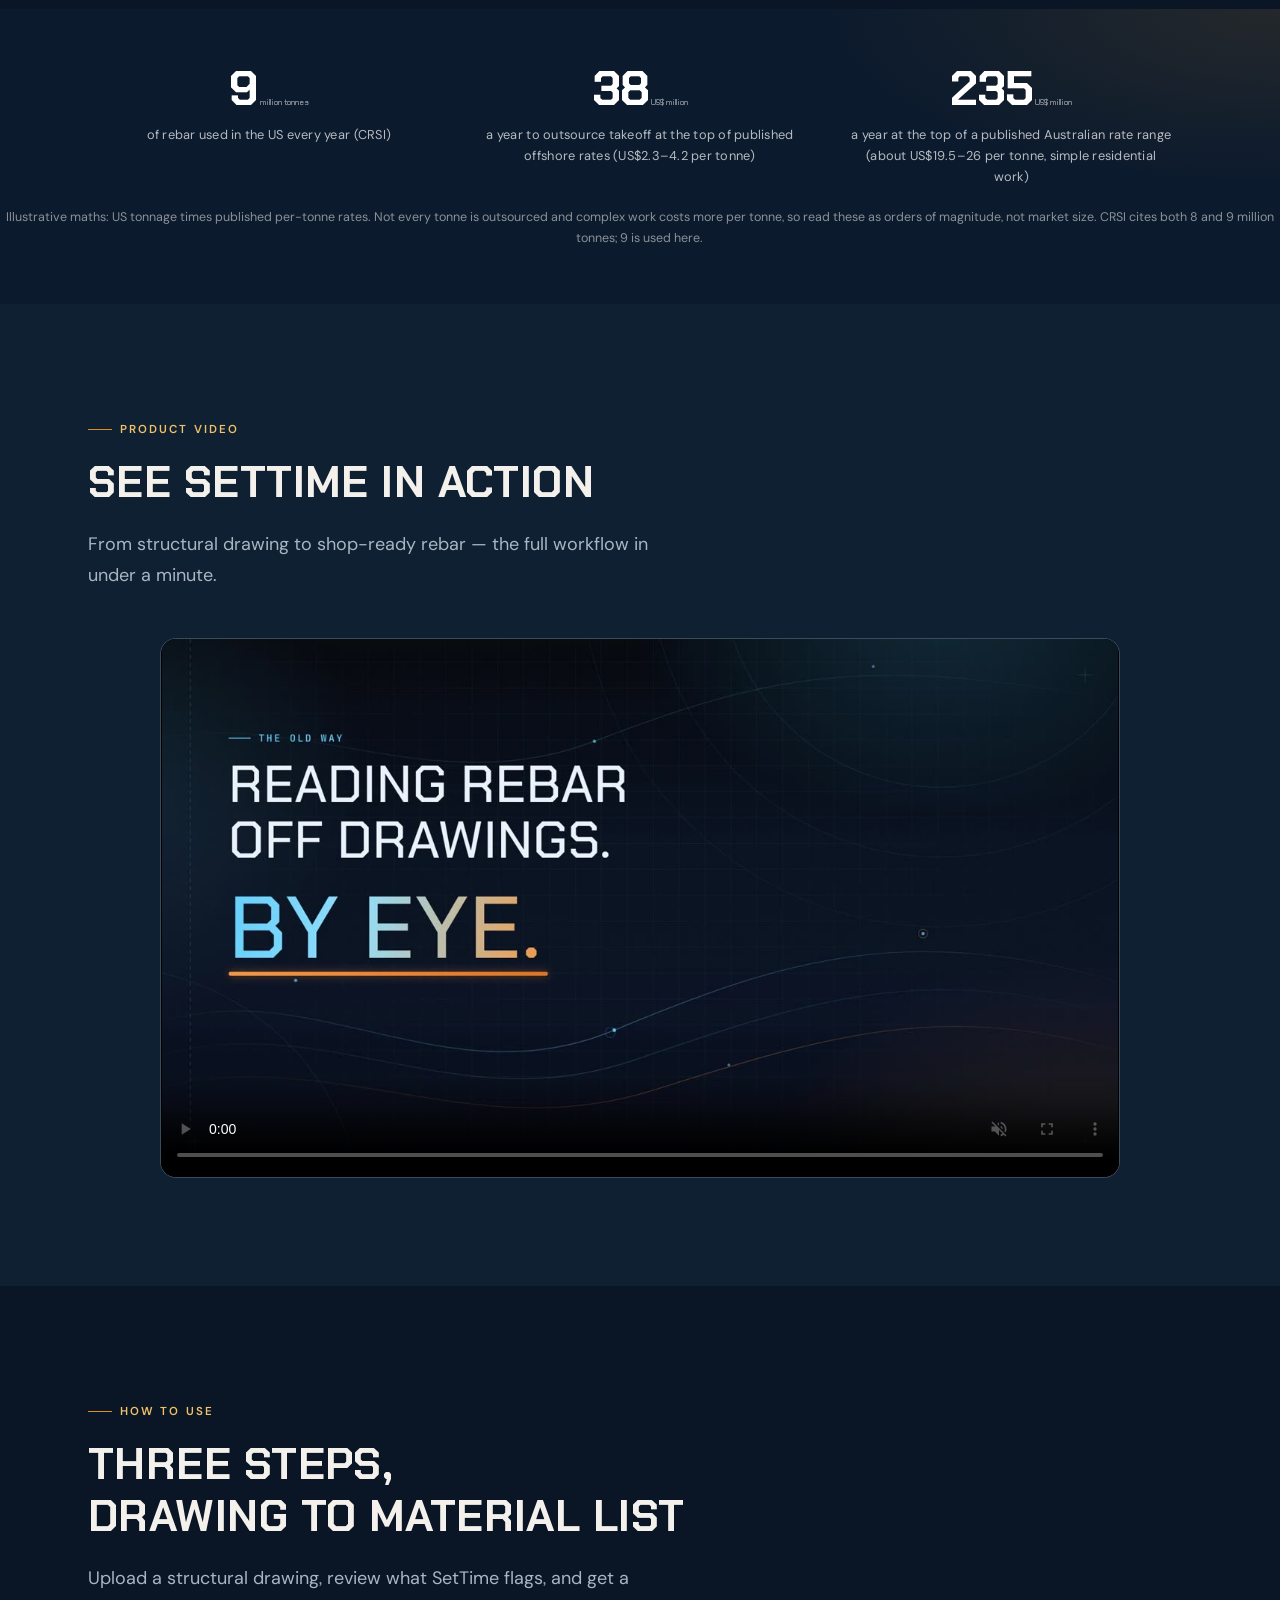
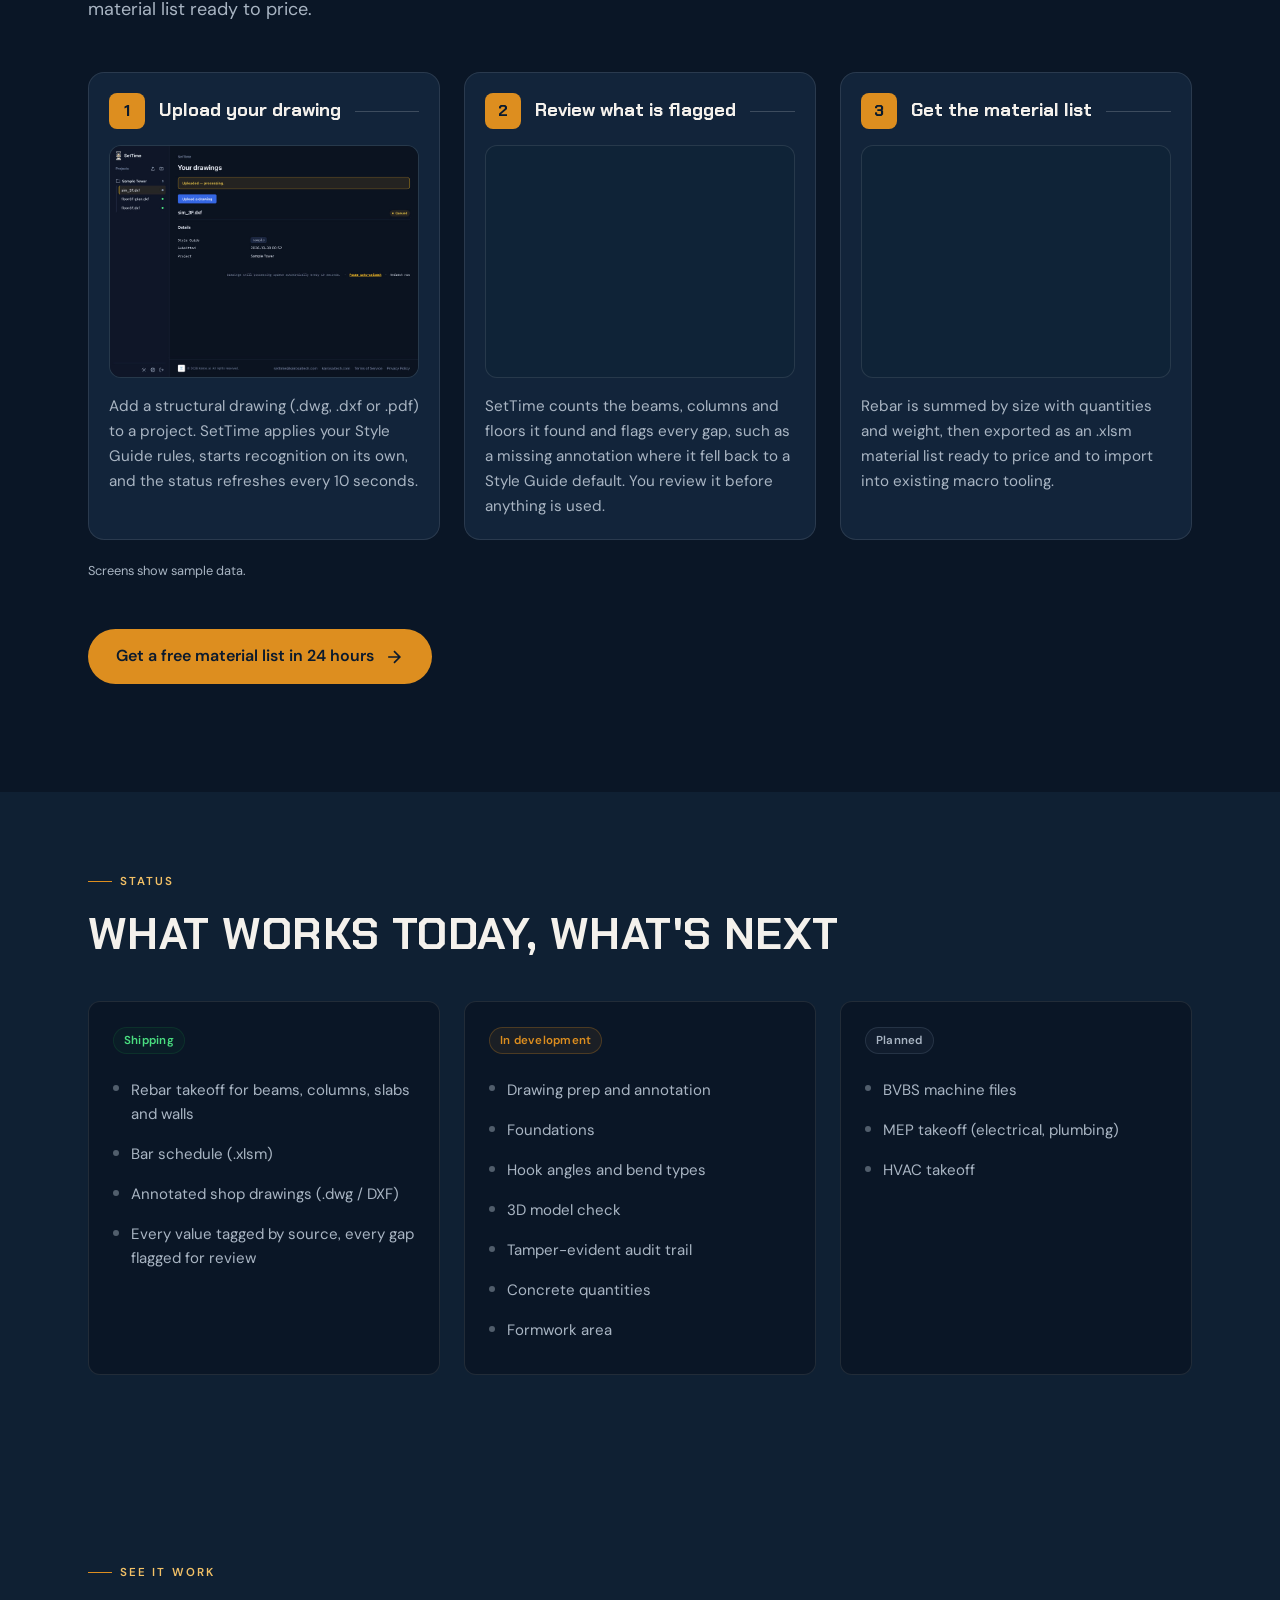
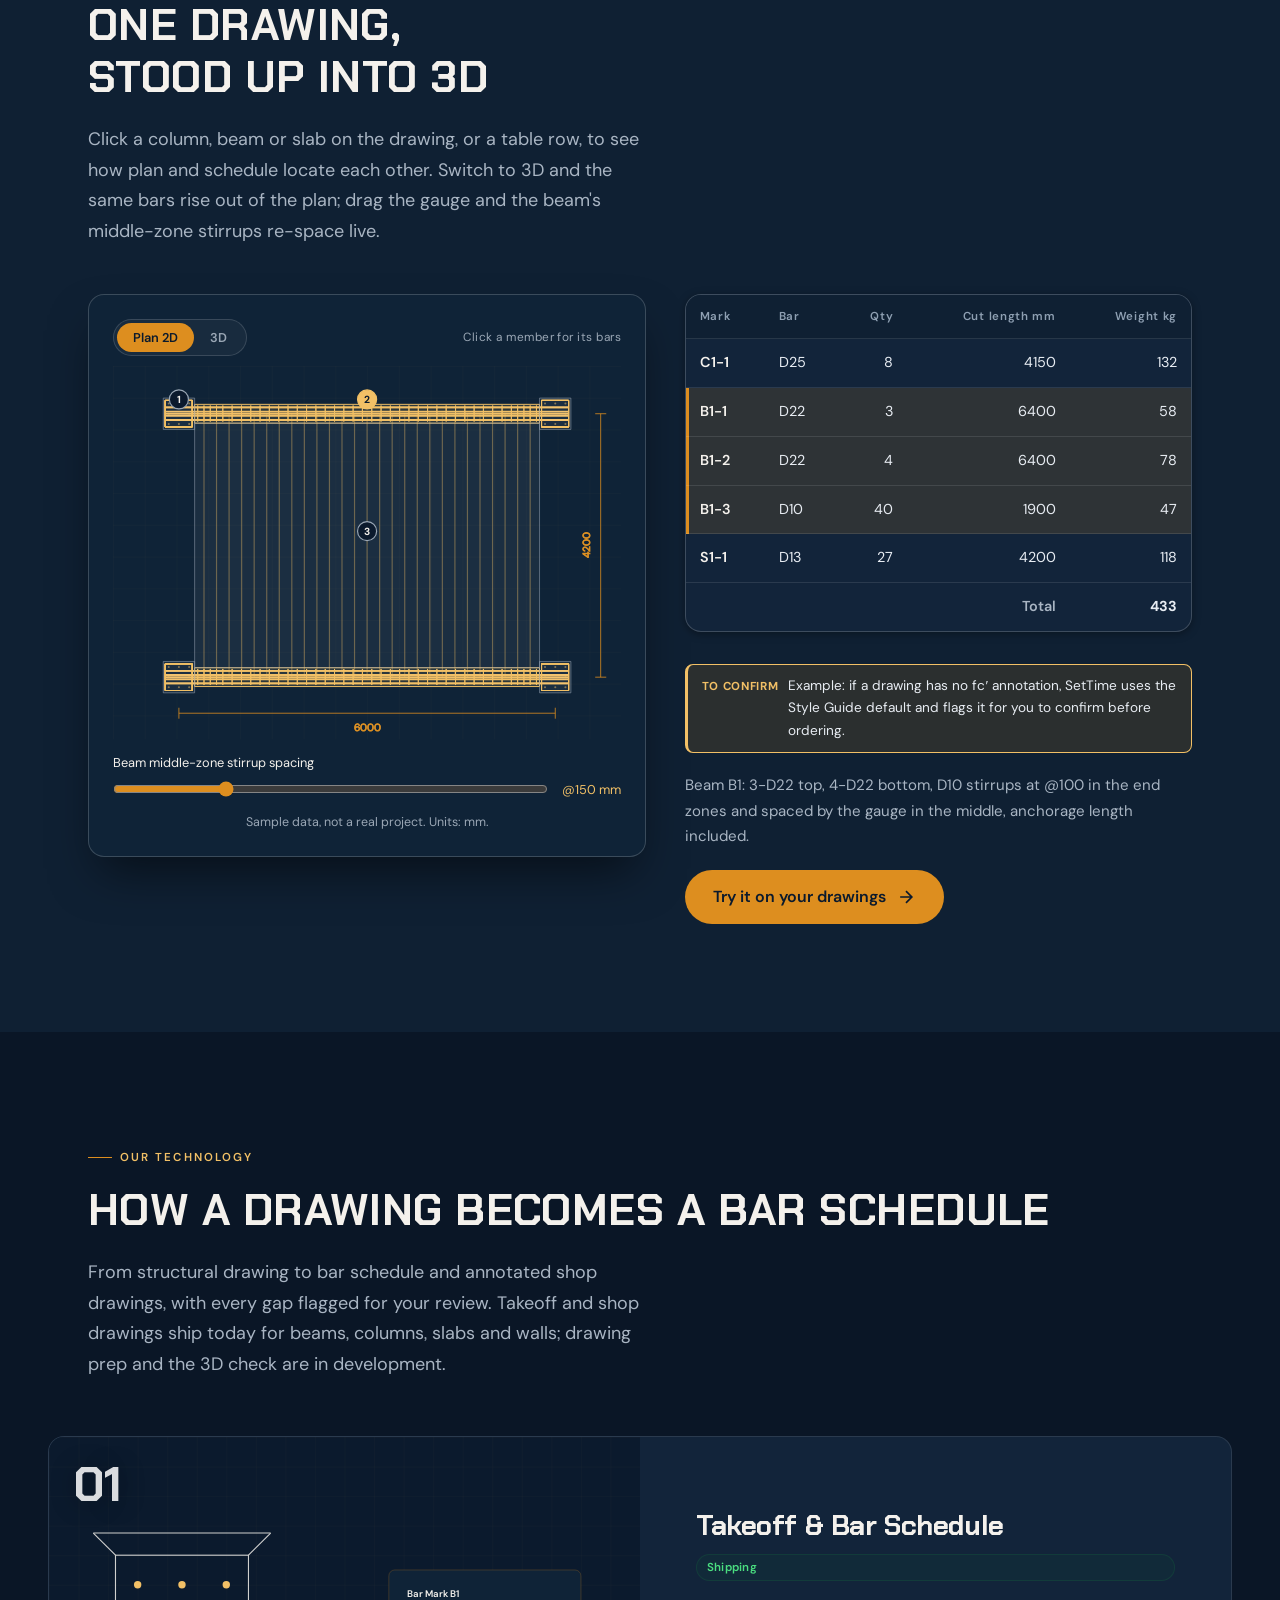
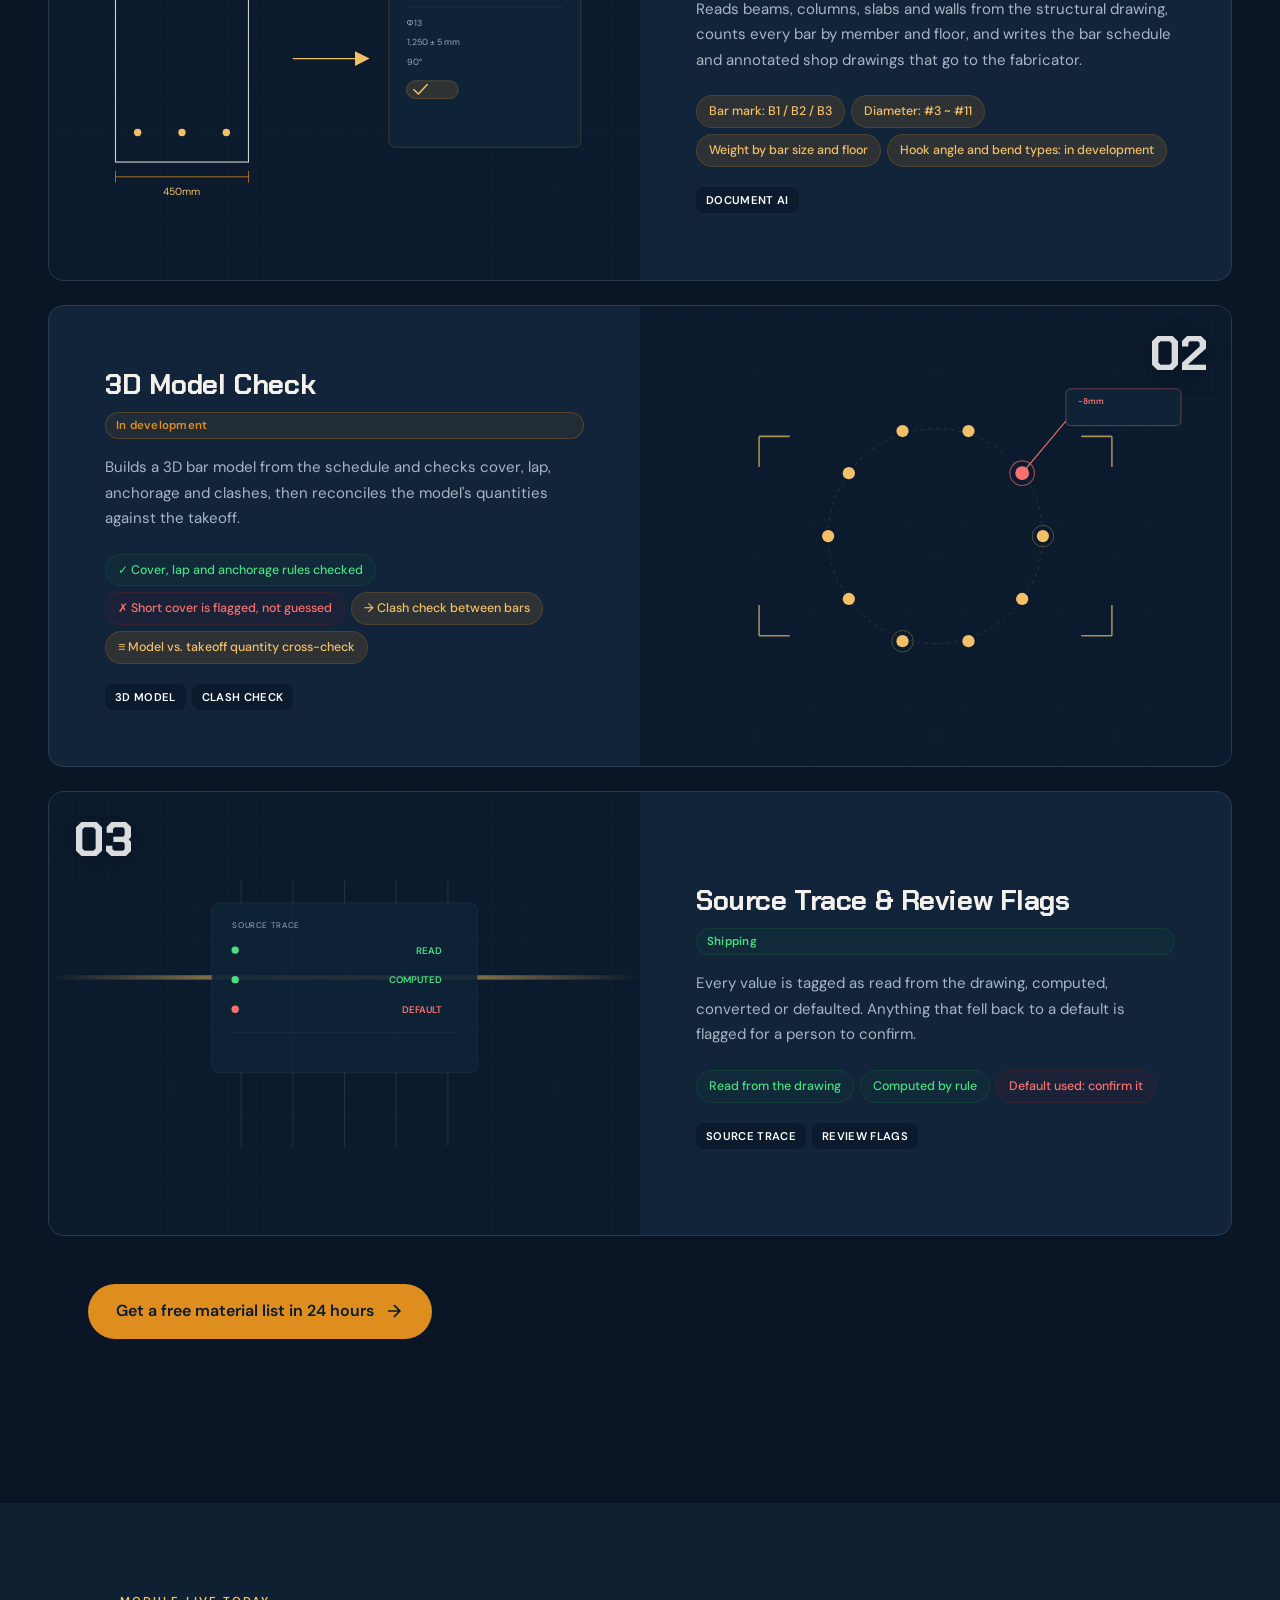
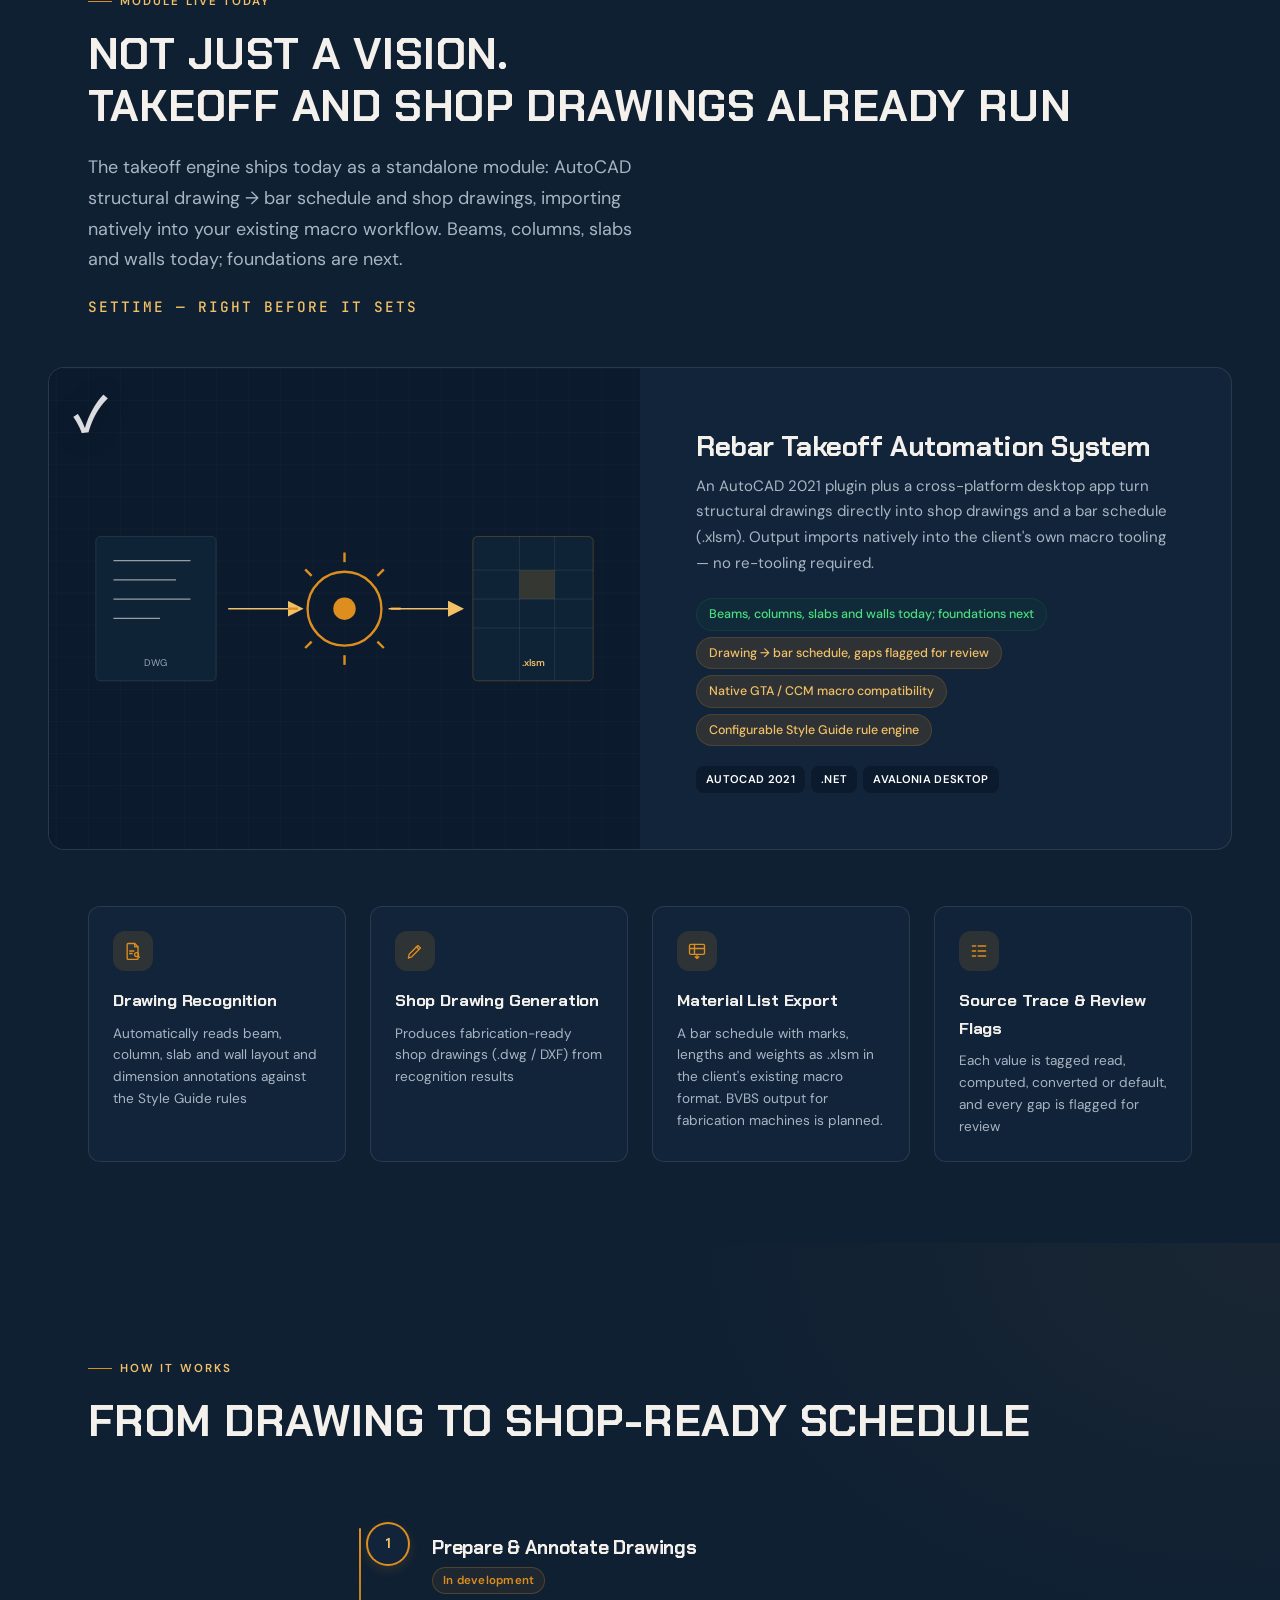
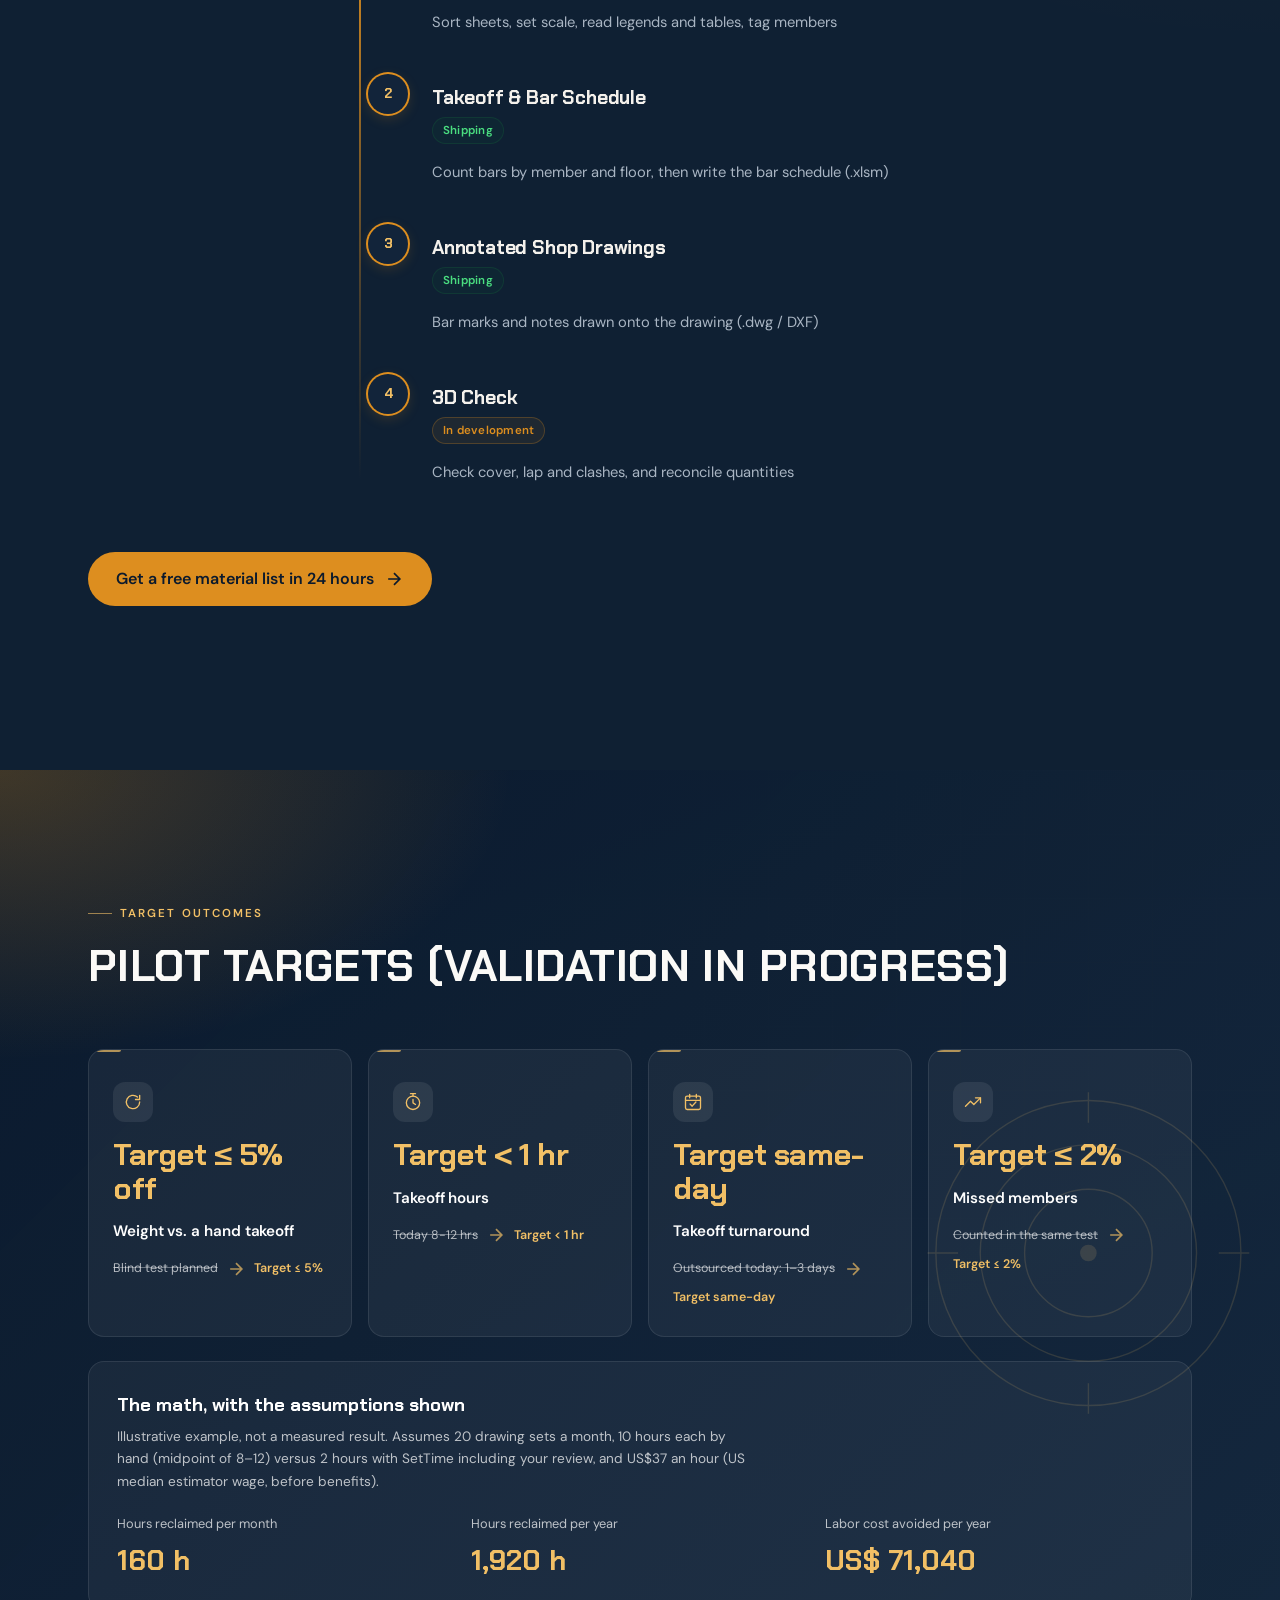
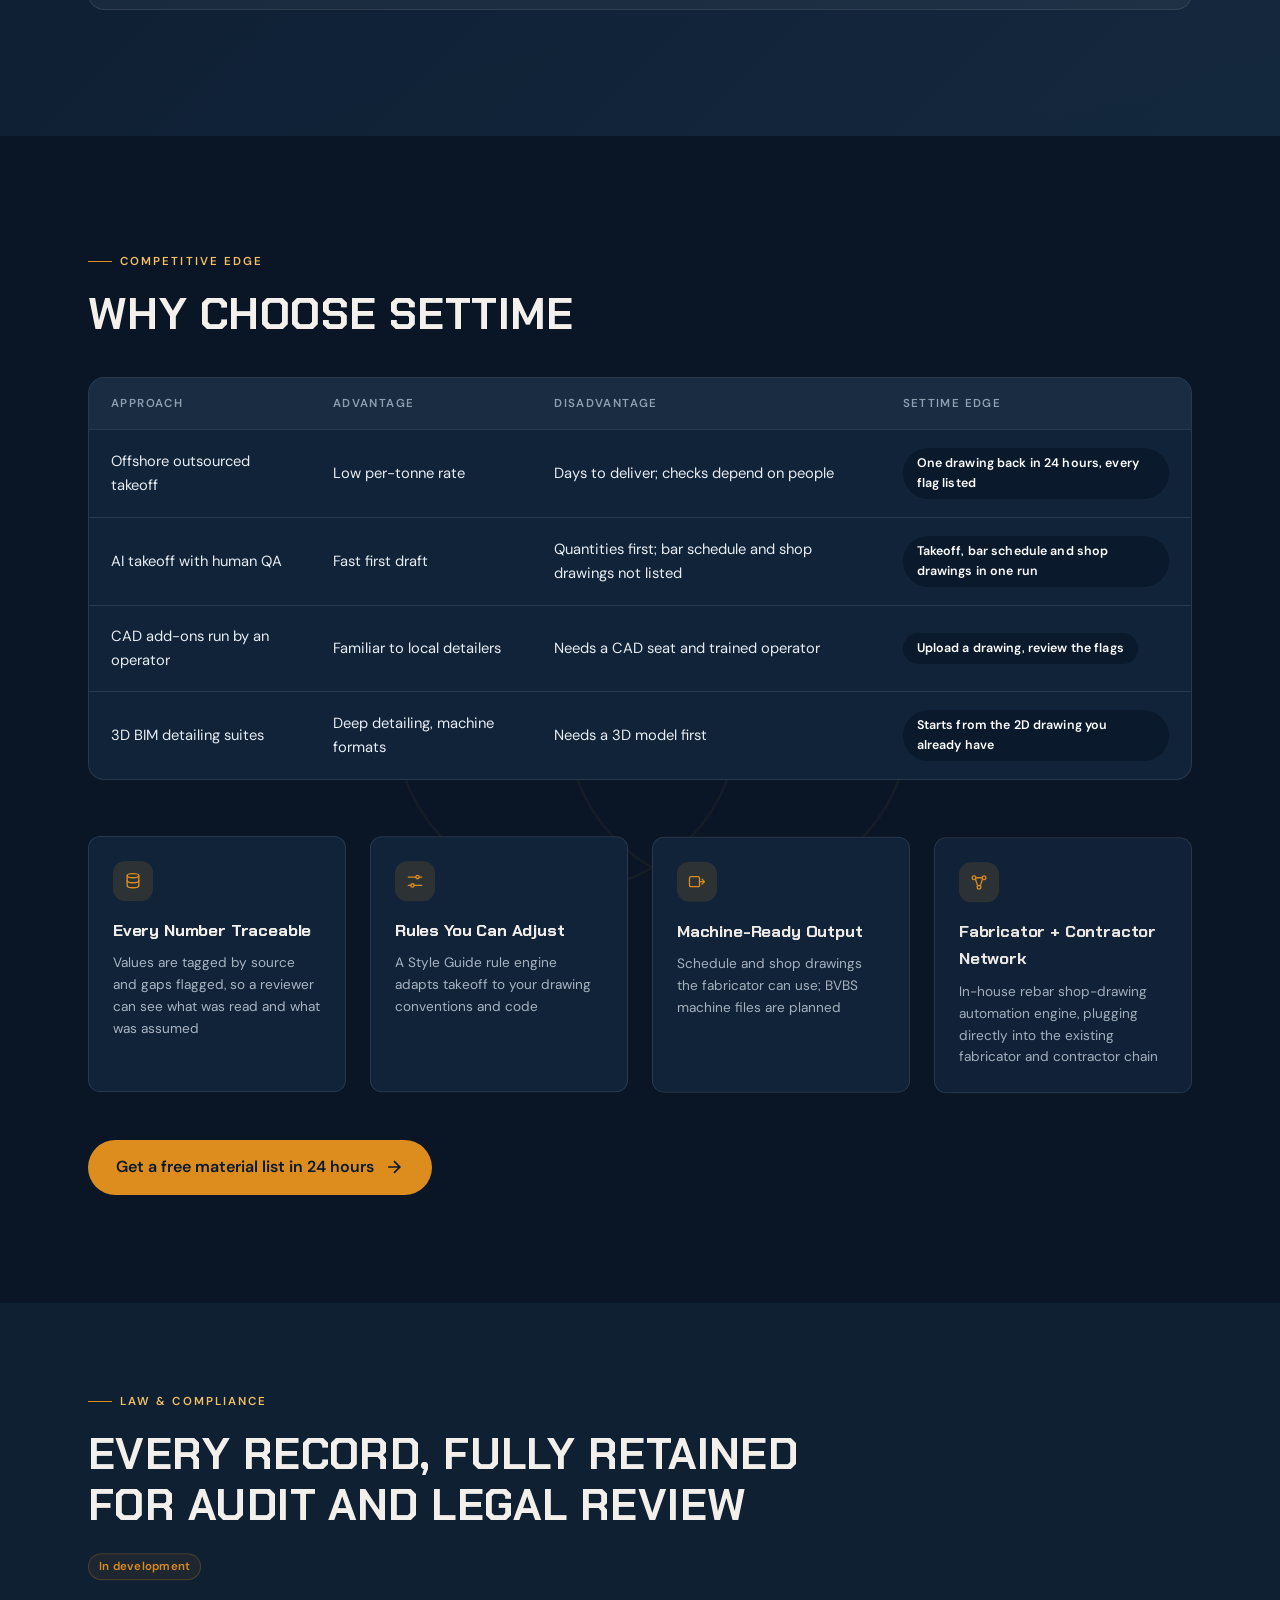
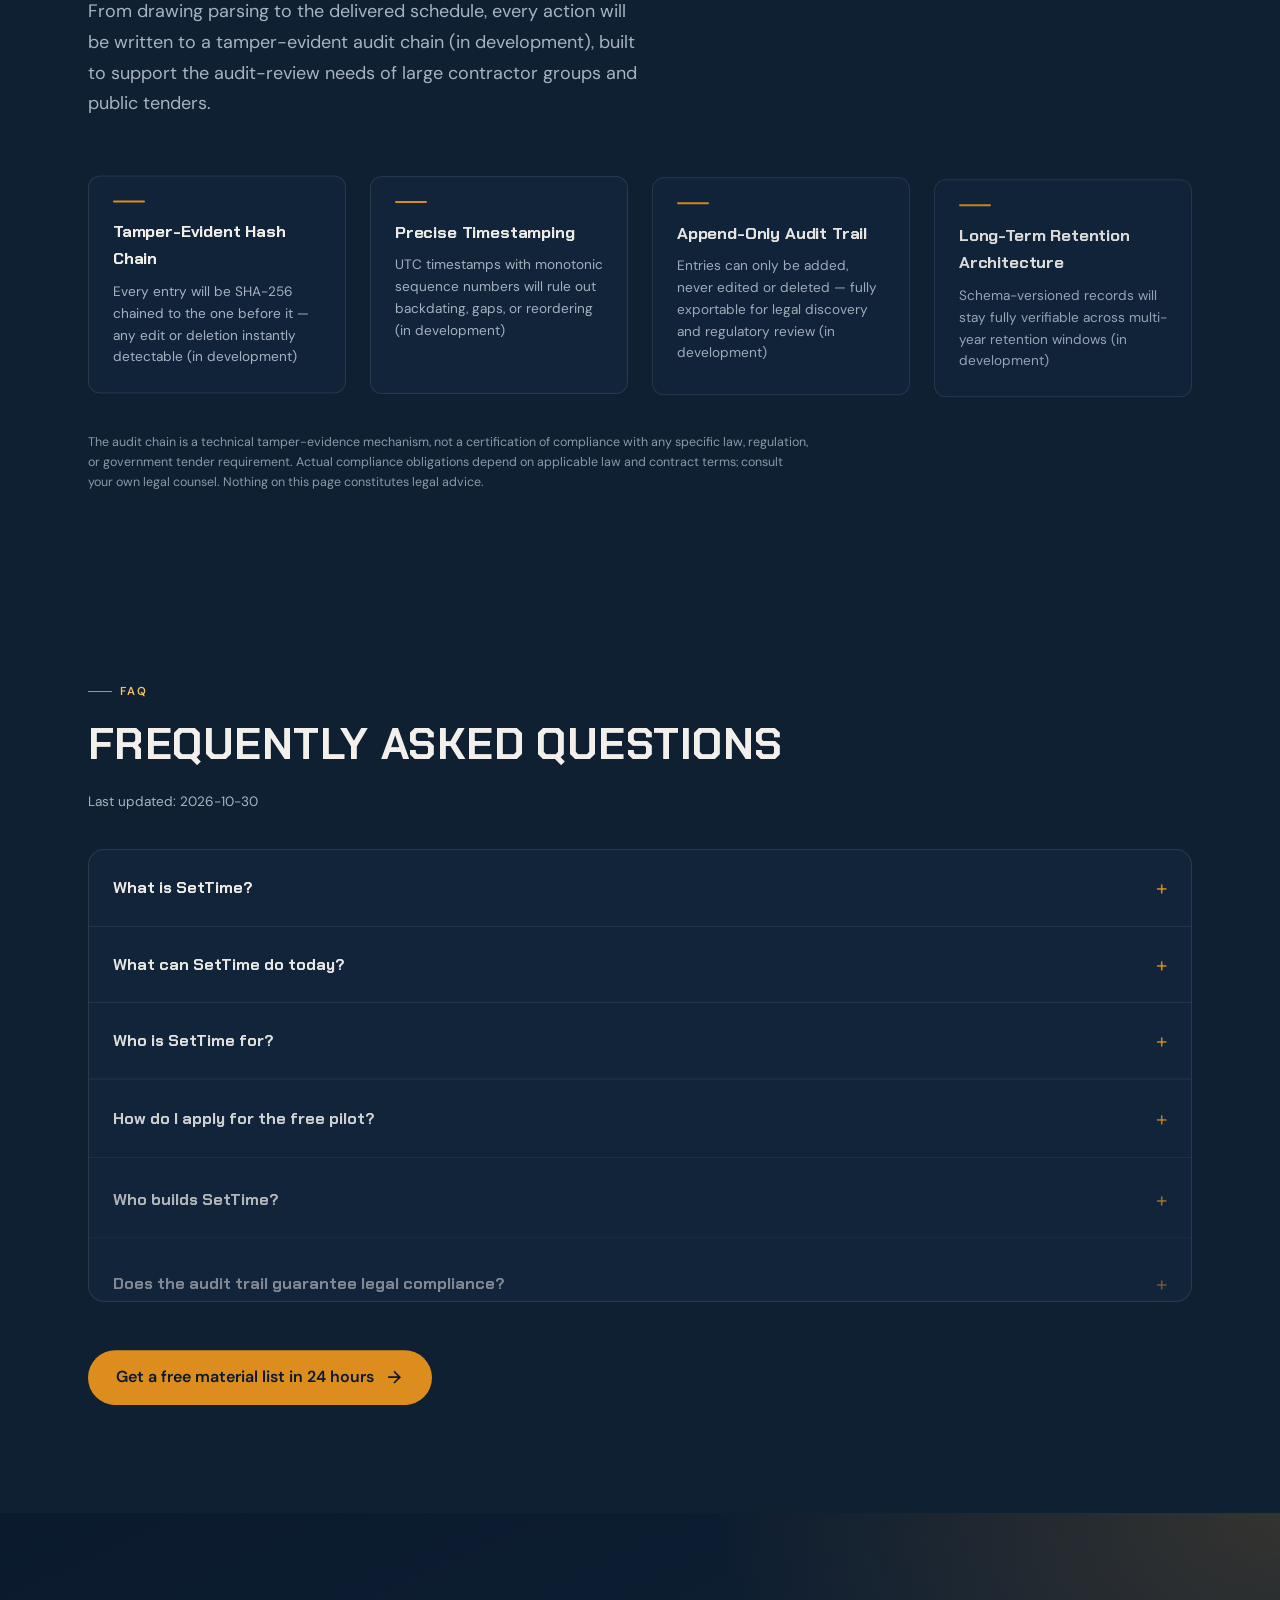
==== commit fea4dc6f: "Simplify hero around preconstruction and swap the rebar-cage backdrop for a building frame Hero badg" ====
--- a/index.html
+++ b/index.html
@@ -20,7 +20,7 @@
     })();
   </script>
   <meta property="og:site_name" content="SetTime by Kairos.ai">
-  <meta property="og:title" content="SetTime | AI Rebar, Concrete & Formwork Takeoff">
+  <meta property="og:title" content="SetTime | AI Preconstruction: Rebar, Concrete & Formwork">
   <meta property="og:description" content="結構施工圖進，樑、柱、板、牆的鋼筋料單（.xlsm）與加工圖（.dwg/DXF）出。AutoCAD 2021 外掛與桌面版已上線；混凝土與模板算量開發中；機電（MEP）與空調（HVAC）規劃中。Shipping: rebar takeoff, bar schedule and shop drawings. In development: concrete and formwork quantities. Planned: MEP and HVAC.">
   <meta property="og:type" content="website">
   <meta property="og:url" content="https://settime.kairosaitech.com/">
@@ -30,7 +30,7 @@
   <meta property="og:image:height" content="630">
   <meta property="og:image:alt" content="SetTime: structural drawings to rebar material lists, shown with a sample material list table">
   <meta name="twitter:card" content="summary_large_image">
-  <meta name="twitter:title" content="SetTime | AI Rebar, Concrete & Formwork Takeoff">
+  <meta name="twitter:title" content="SetTime | AI Preconstruction: Rebar, Concrete & Formwork">
   <meta name="twitter:description" content="結構施工圖進，樑、柱、板、牆的鋼筋料單（.xlsm）與加工圖（.dwg/DXF）出。AutoCAD 2021 外掛與桌面版已上線；混凝土與模板算量開發中；機電（MEP）與空調（HVAC）規劃中。Shipping: rebar takeoff, bar schedule and shop drawings. In development: concrete and formwork quantities. Planned: MEP and HVAC.">
   <meta name="twitter:image" content="https://settime.kairosaitech.com/assets/settime-og-card.jpg">
   <meta name="twitter:image:alt" content="SetTime: structural drawings to rebar material lists, shown with a sample material list table">
@@ -48,7 +48,7 @@
   <link rel="alternate" type="text/plain" href="https://settime.kairosaitech.com/llms.txt" title="SetTime llms.txt">
   <link rel="icon" type="image/png" href="assets/settime-favicon.png">
   <link rel="apple-touch-icon" href="assets/settime-favicon.png">
-  <title>SetTime | AI Rebar, Concrete & Formwork Takeoff</title>
+  <title>SetTime | AI Preconstruction: Rebar, Concrete & Formwork</title>
   <link rel="preconnect" href="https://fonts.googleapis.com">
   <link rel="preconnect" href="https://fonts.gstatic.com" crossorigin>
   <link href="https://fonts.googleapis.com/css2?family=Chakra+Petch:wght@500;700&family=JetBrains+Mono:wght@400;500&family=Noto+Sans+TC:wght@700&family=DM+Sans:ital,wght@0,400;0,500;0,600;0,700;1,400&display=swap" rel="stylesheet">
@@ -105,7 +105,7 @@
         "@type": "WebPage",
         "@id": "https://settime.kairosaitech.com/#webpage",
         "url": "https://settime.kairosaitech.com/",
-        "name": "SetTime | AI Rebar, Concrete & Formwork Takeoff Software — Structural Drawings to Shop Drawings & Bar Schedules",
+        "name": "SetTime | AI Preconstruction: Rebar, Concrete & Formwork Software — Structural Drawings to Shop Drawings & Bar Schedules",
         "description": "SetTime 取代外包算量：結構施工圖進，樑、柱、板、牆的鋼筋料單（.xlsm）與加工圖（.dwg/DXF）出，支援 AutoCAD 2021 外掛與桌面版。混凝土與模板算量、圖面整理、基礎、3D 檢查開發中；機電（MEP）與空調（HVAC）規劃中。由 Kairos.ai 開發，傳一張圖，24 小時內免費計料。",
         "inLanguage": "zh-Hant",
         "dateModified": "2026-10-30",
@@ -326,11 +326,11 @@
       <div class="hero-overlay"></div>
     </div>
     <div class="hero-content">
-      <div class="hero-badge fade-in" data-i18n="hero.badge">鋼筋已上線，混凝土與模板開發中</div>
+      <div class="hero-badge fade-in" data-i18n="hero.badge">AI 施工前置作業平台</div>
       <p class="hero-slogan fade-in" data-delay="1" data-i18n="product.tagline">SetTime — 凝固之前，一次到位</p>
-      <h1 class="hero-title fade-in" data-delay="1" data-i18n="hero.title">從數月到數分鐘：<br>鋼筋、混凝土、模板算量</h1>
-      <p class="hero-subtitle fade-in" data-delay="2" data-i18n="hero.subtitle">取代外包算量：上傳結構施工圖，取得鋼筋計料表與標註加工圖（樑、柱、板、牆）。混凝土與模板算量開發中。專為加工廠與撿料、繪圖團隊打造。</p>
-      <p class="hero-subtitle-en fade-in" data-delay="2" data-i18n="hero.subtitle-en">From structural drawing to fabricator-ready quantities.</p>
+      <h1 class="hero-title fade-in" data-delay="1" data-i18n="hero.title">施工前置作業，<br>從數月縮短到數分鐘</h1>
+      <p class="hero-subtitle fade-in" data-delay="2" data-i18n="hero.subtitle">鋼筋、混凝土、模板的 AI 算量與加工圖。上傳圖面，覆核結果。</p>
+      <p class="hero-subtitle-en fade-in" data-delay="2" data-i18n="hero.subtitle-en">From drawings to quantities.</p>
       <div class="hero-actions fade-in" data-delay="3">
         <a href="#pilot" class="hero-cta">
           <span data-i18n="cta.pilot">傳一張圖，24 小時內免費計料</span>
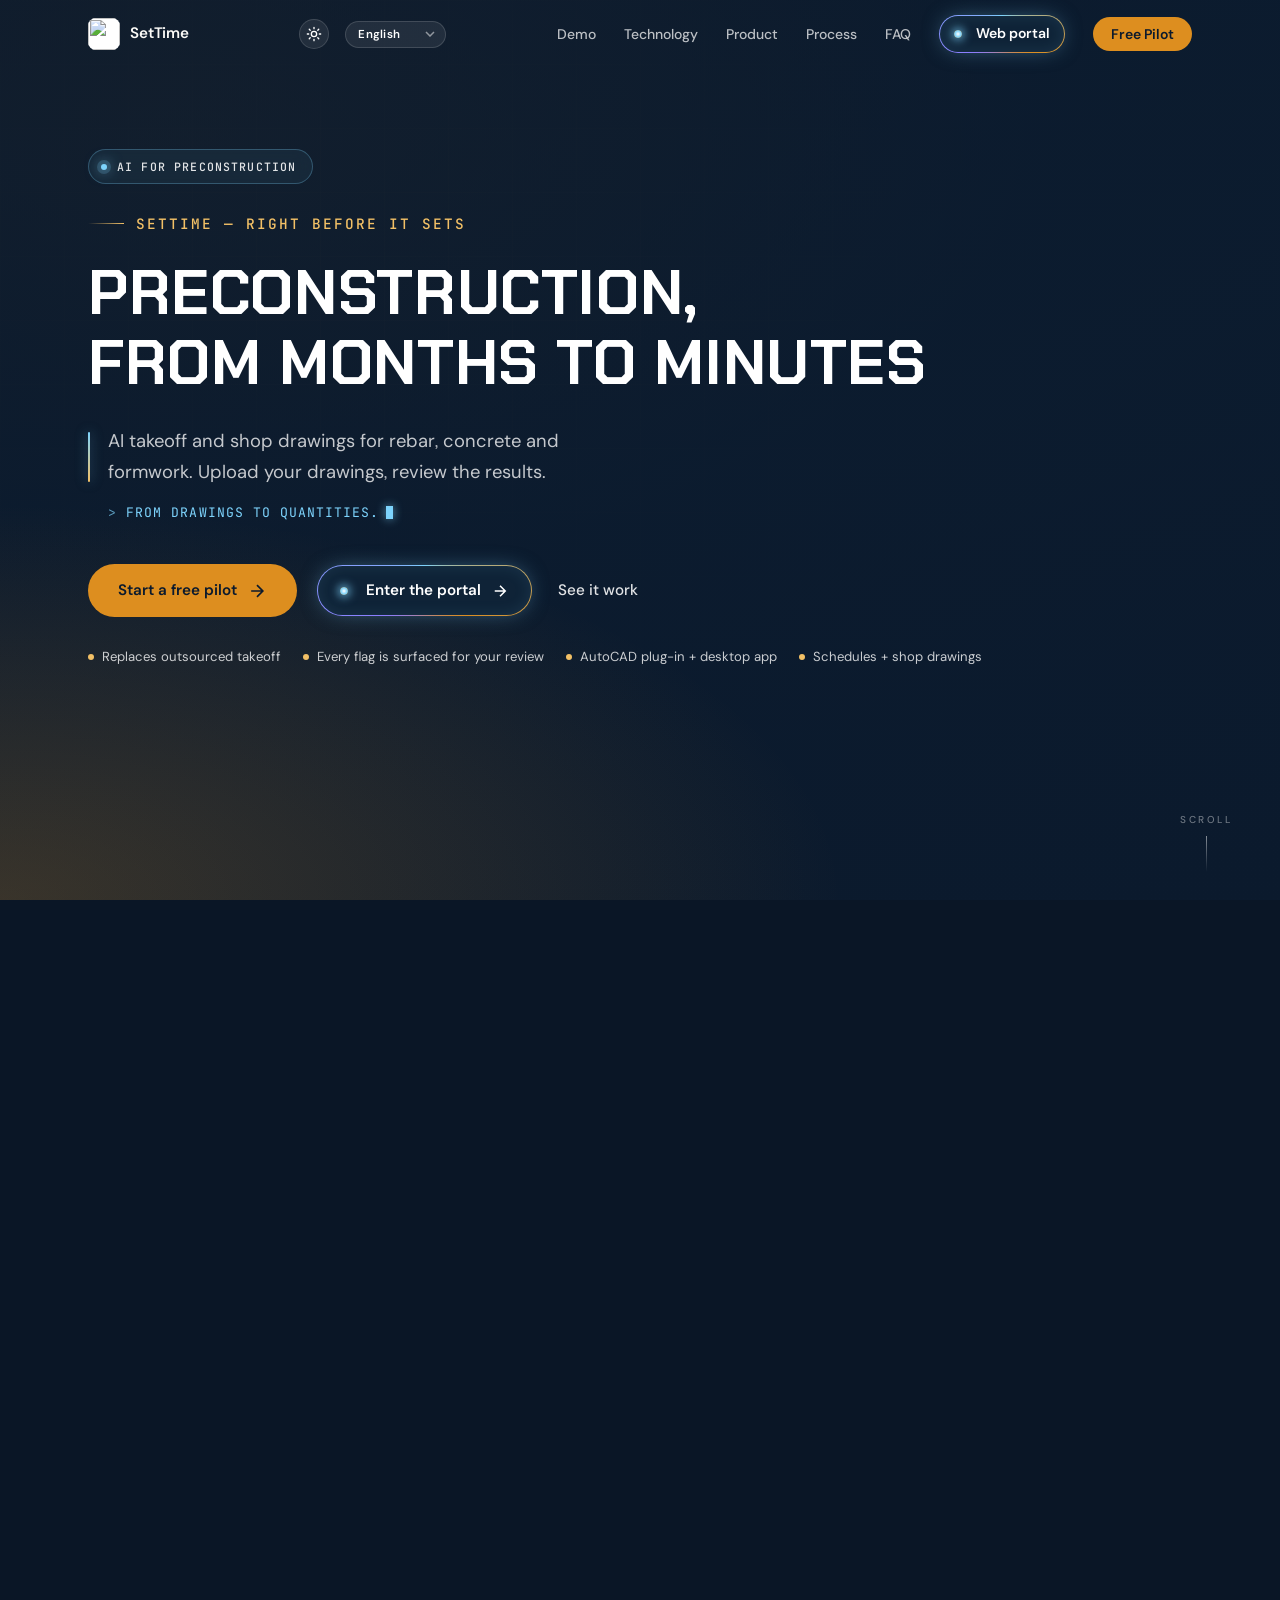
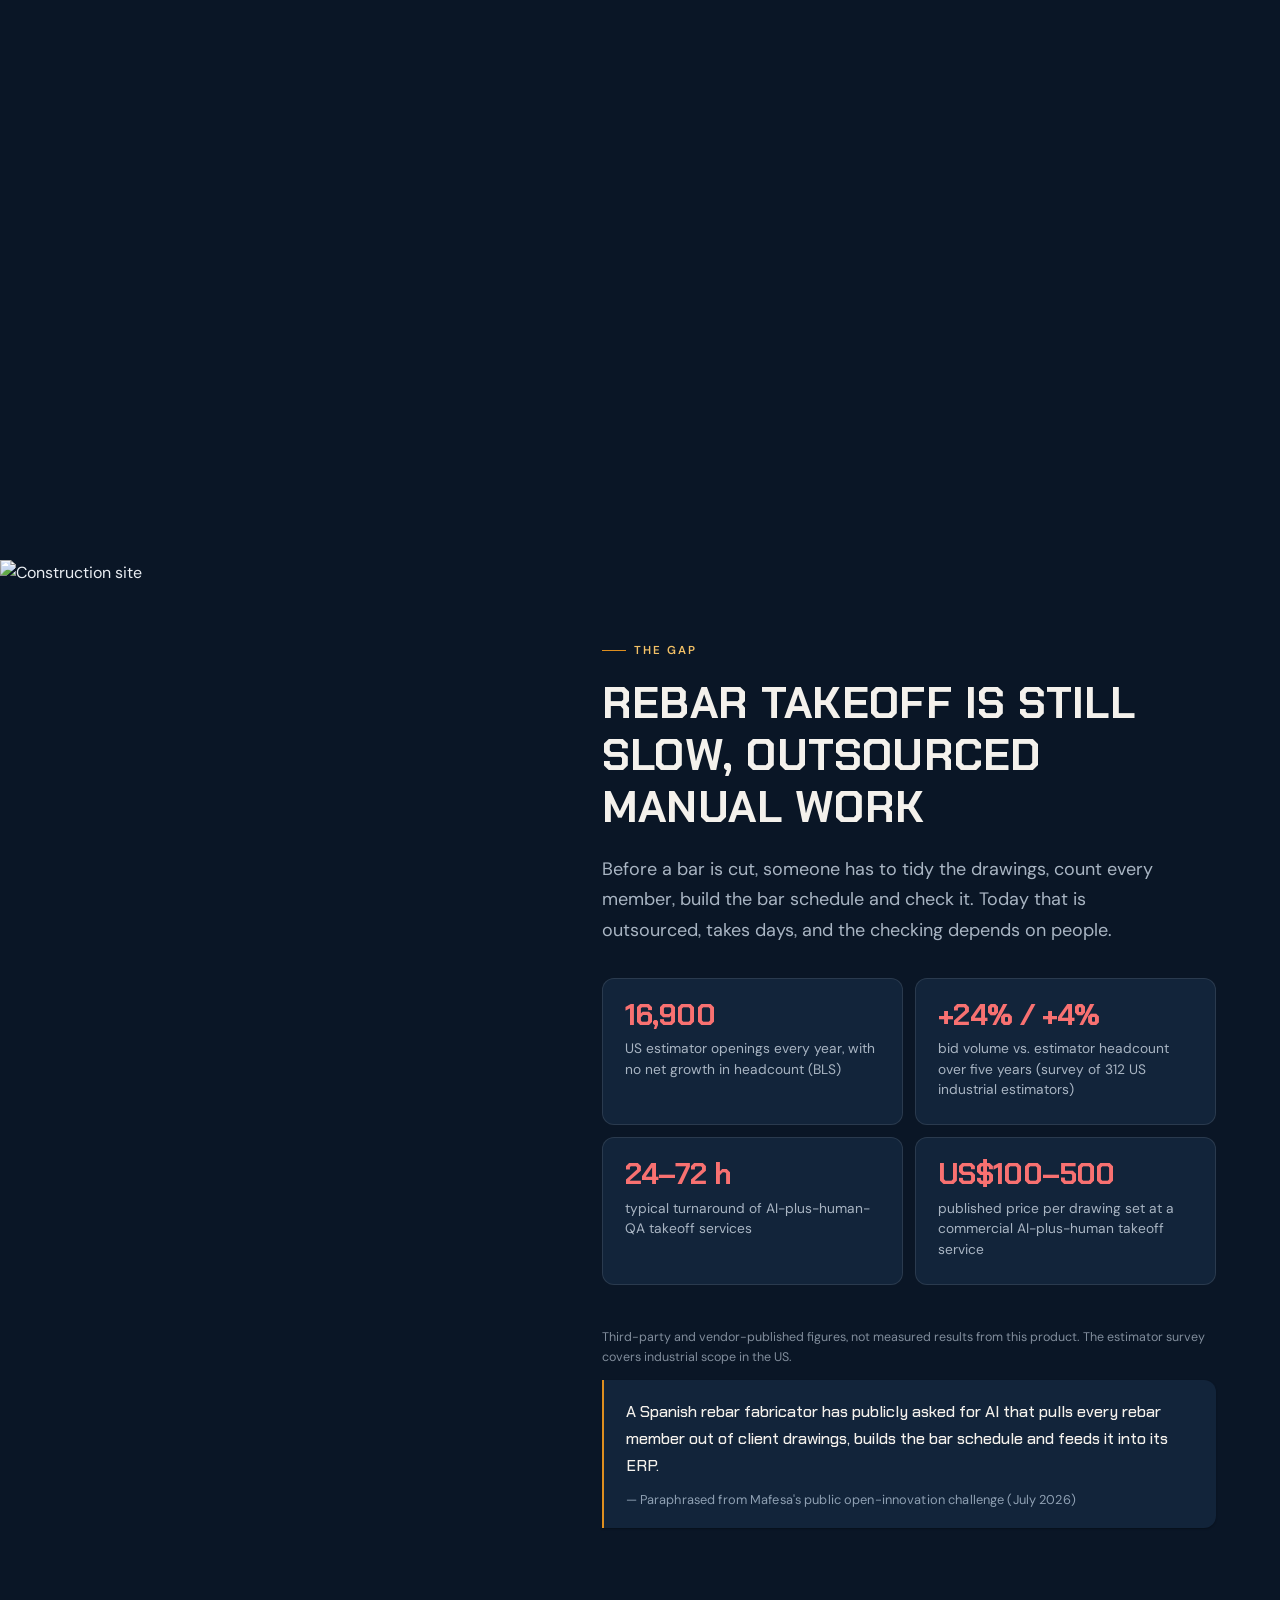
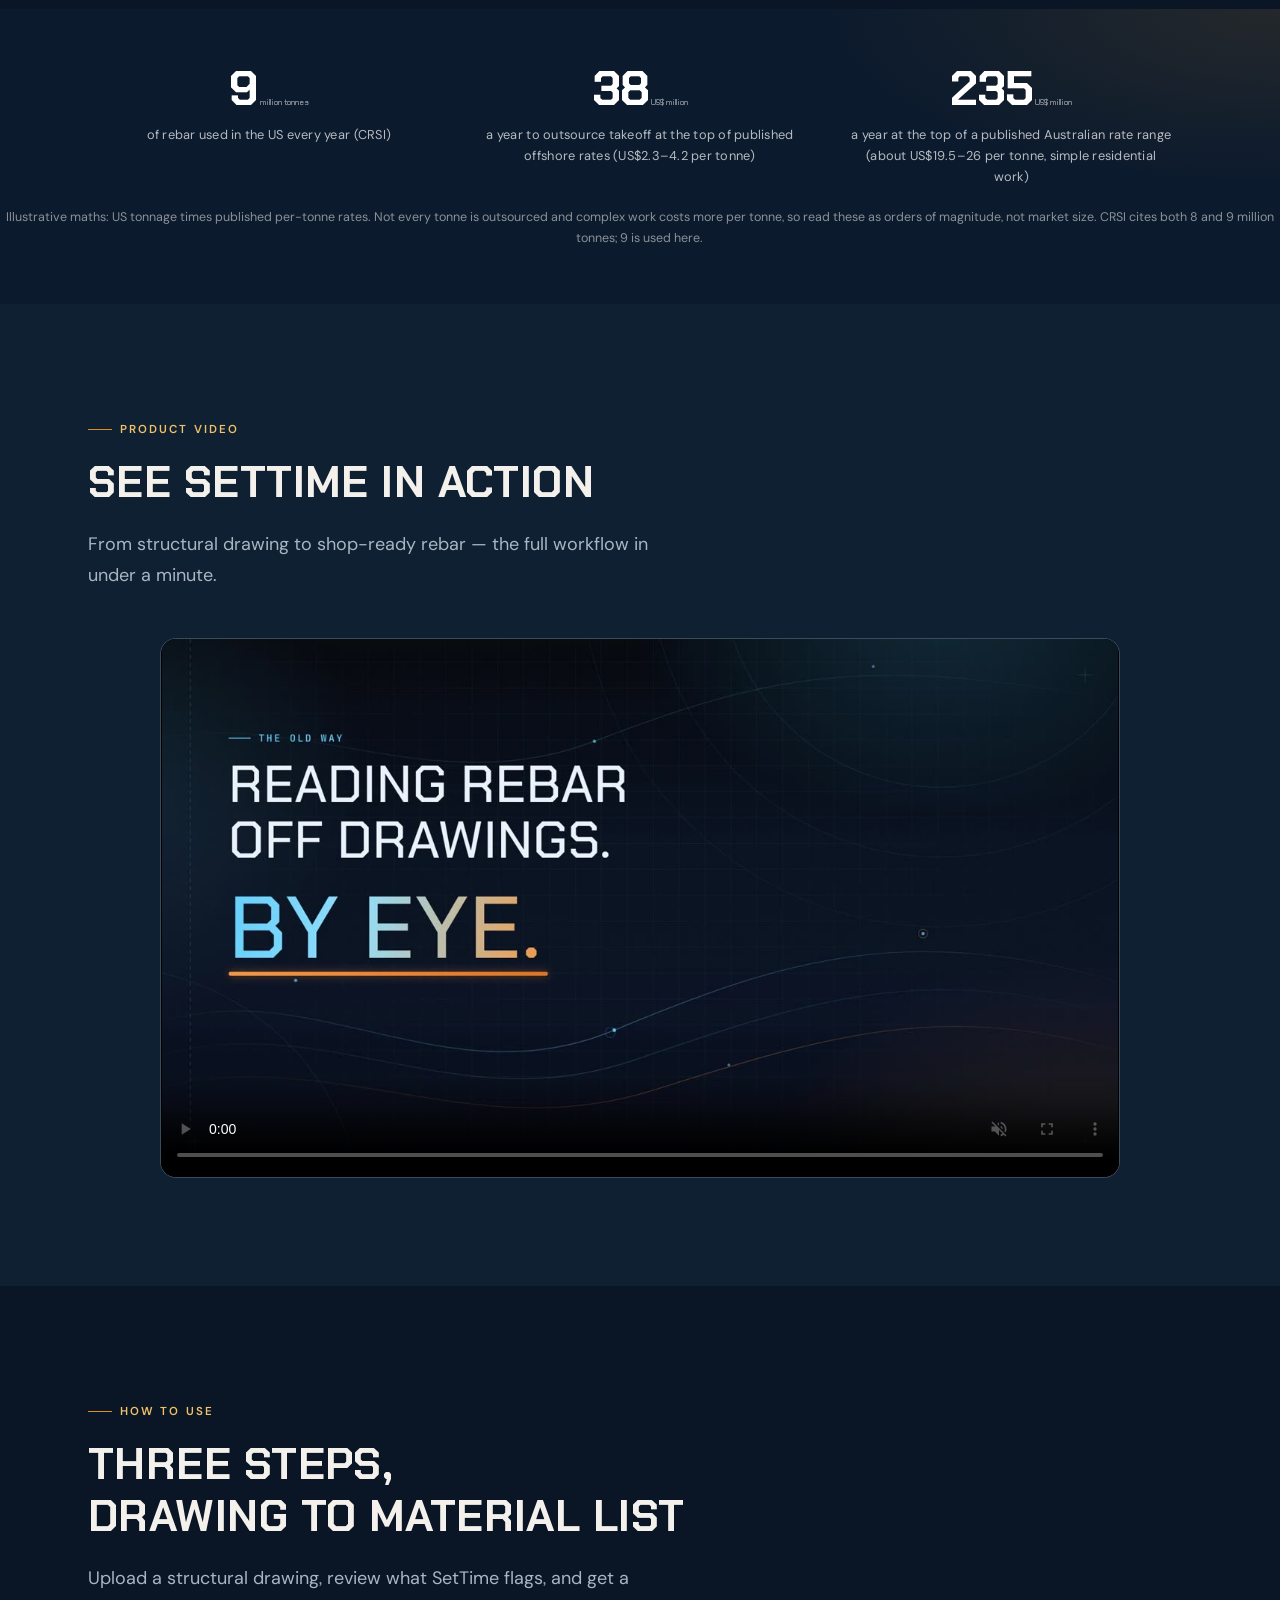
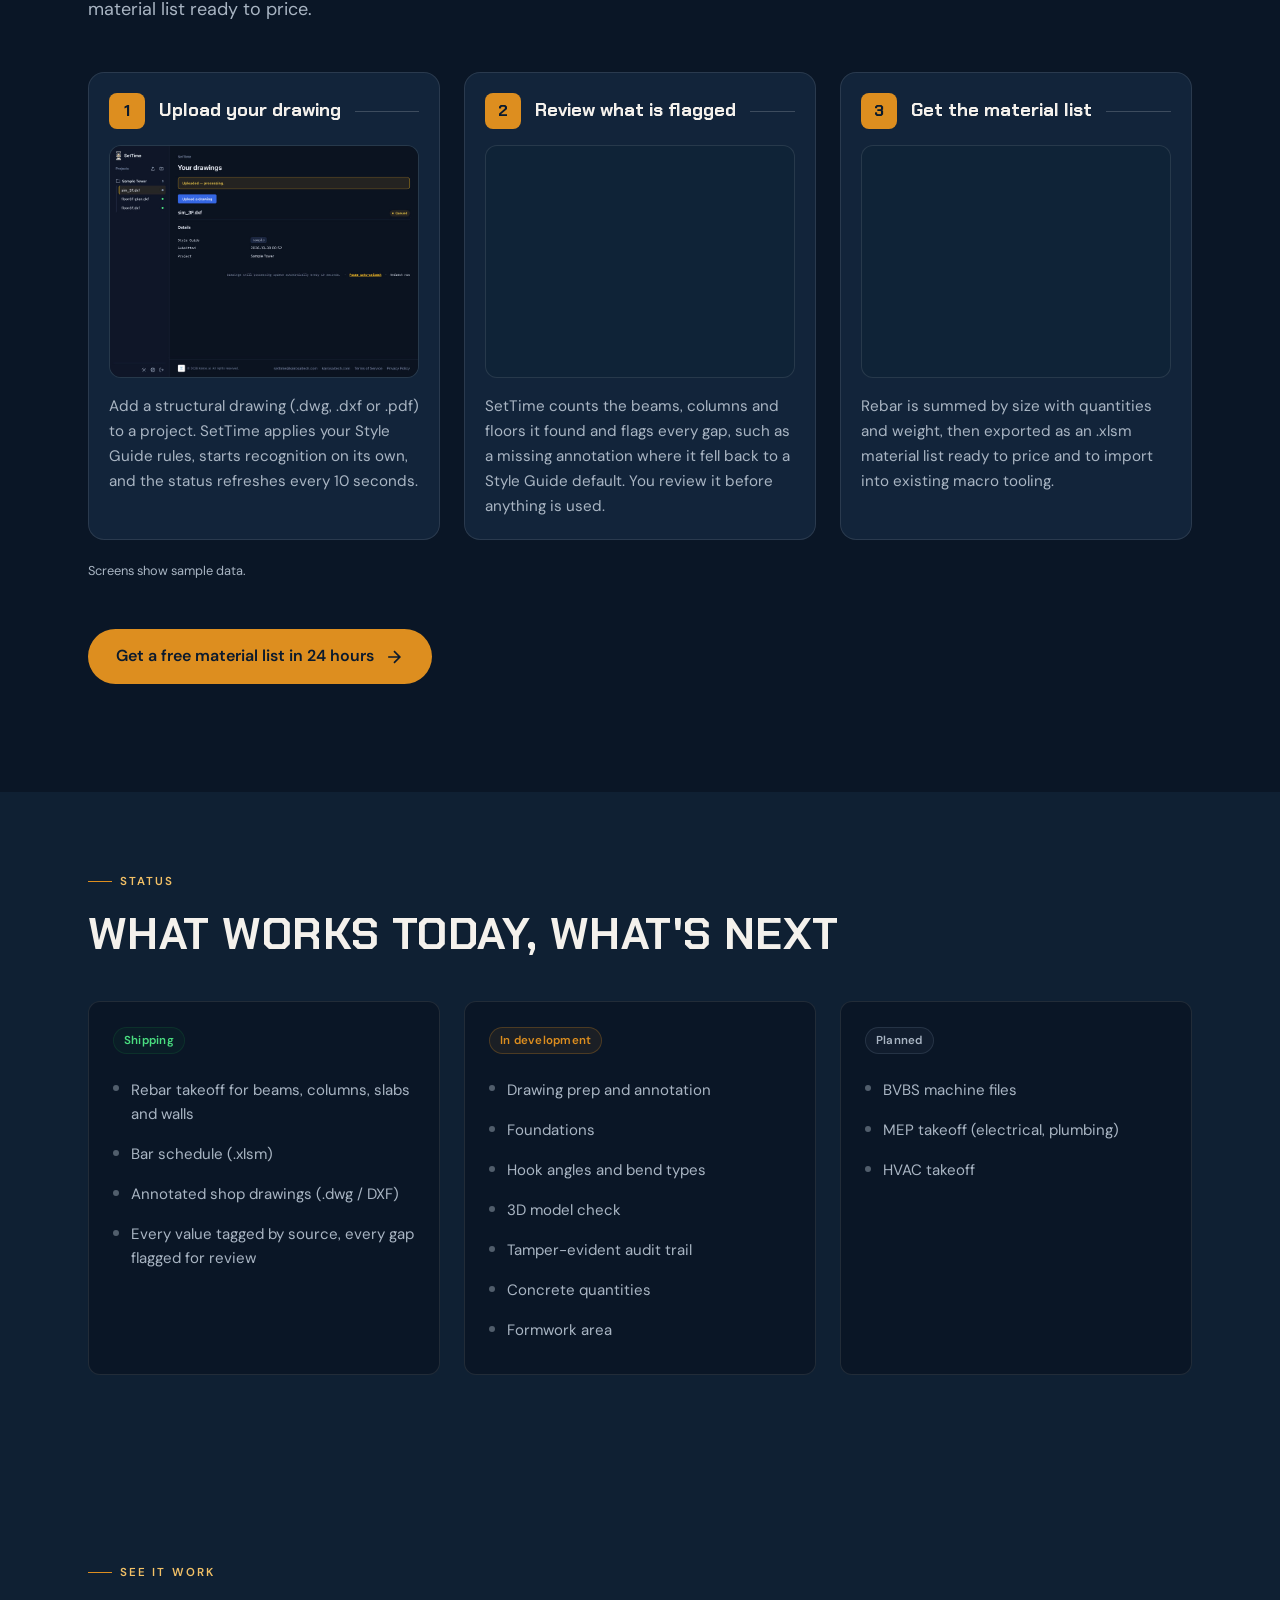
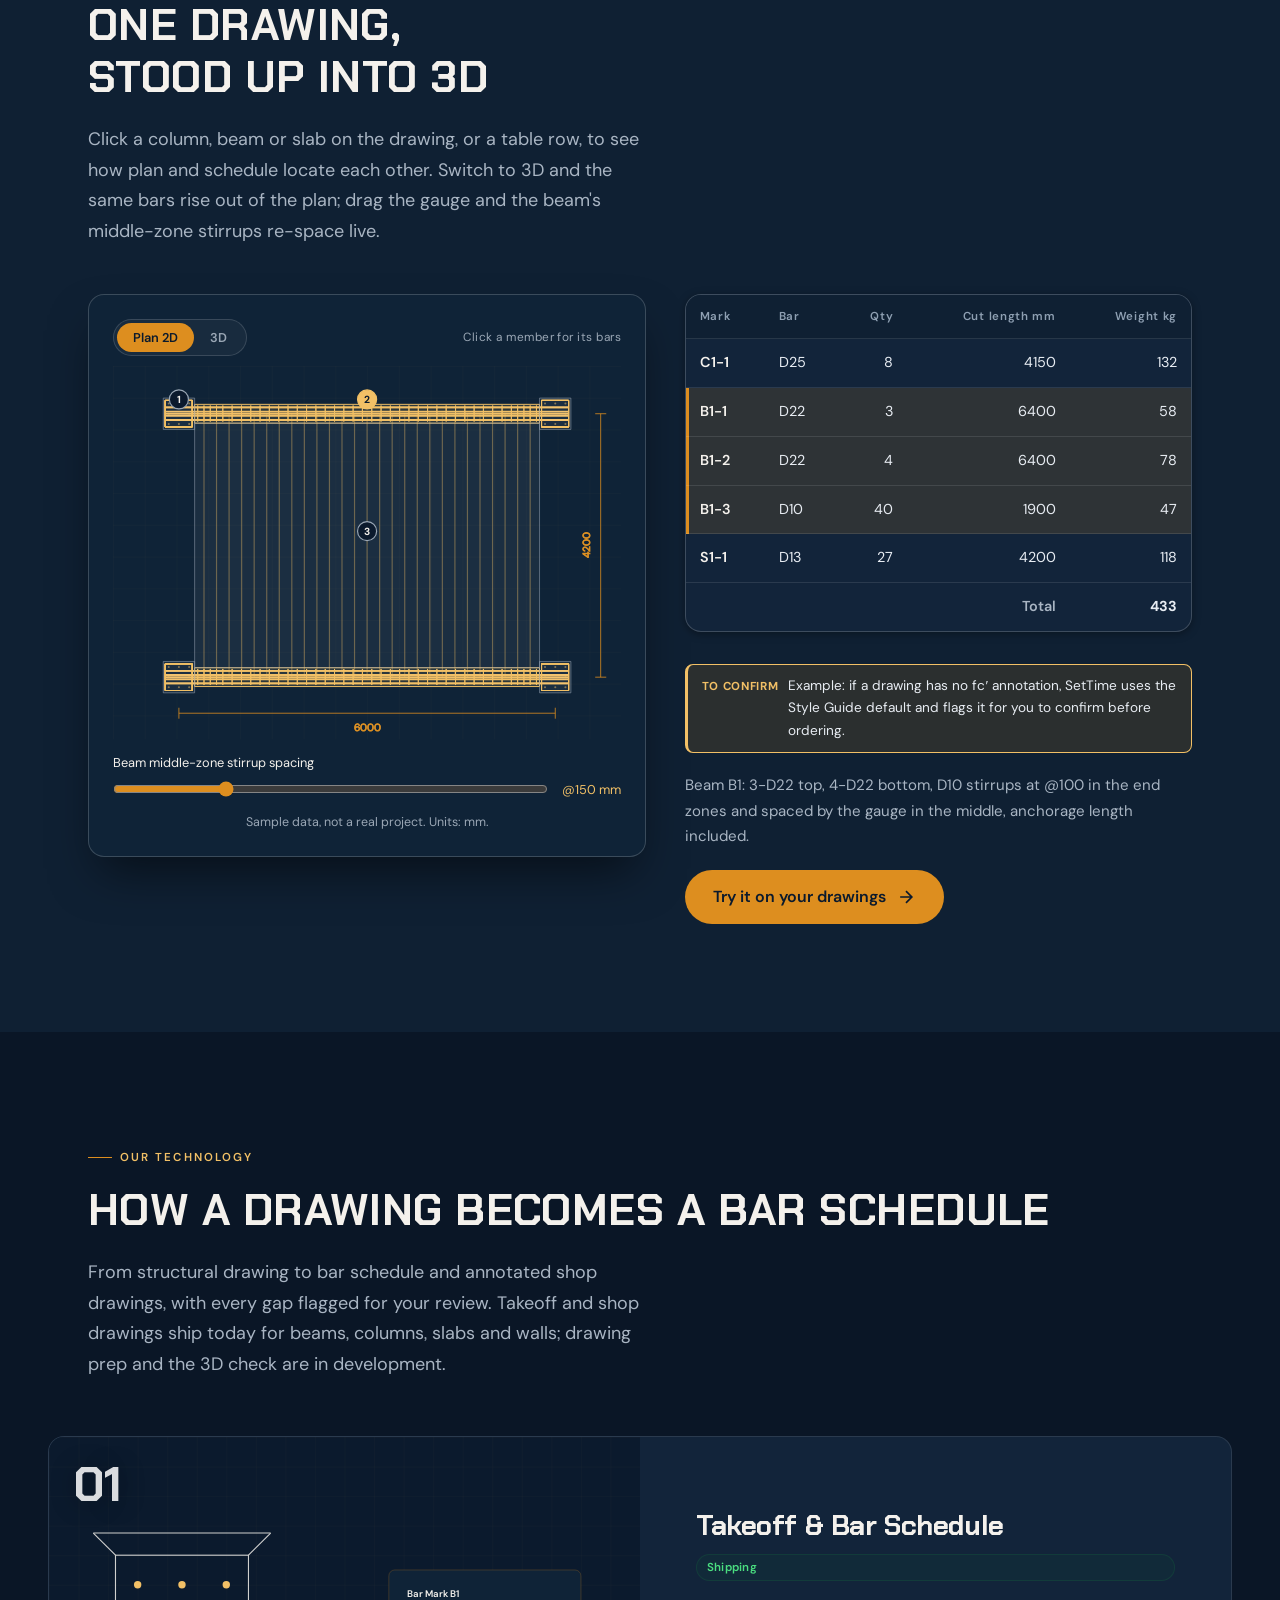
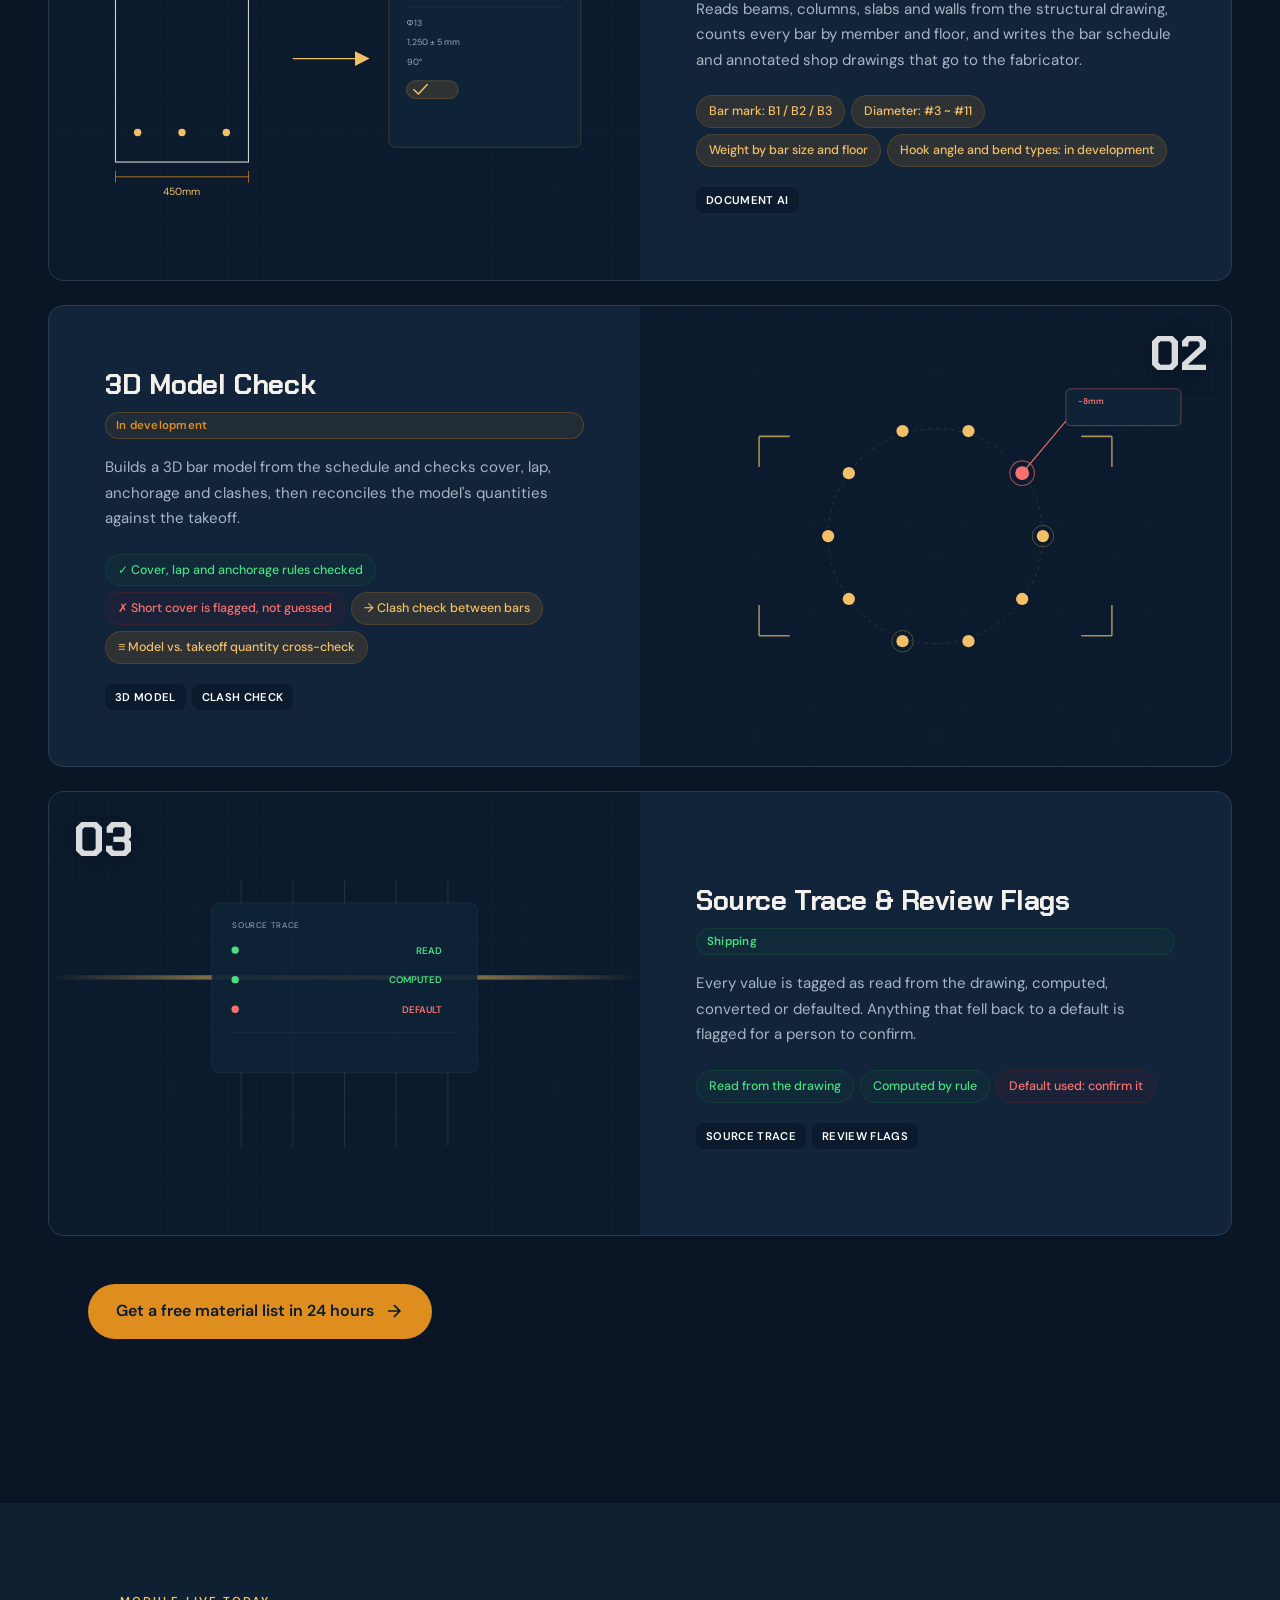
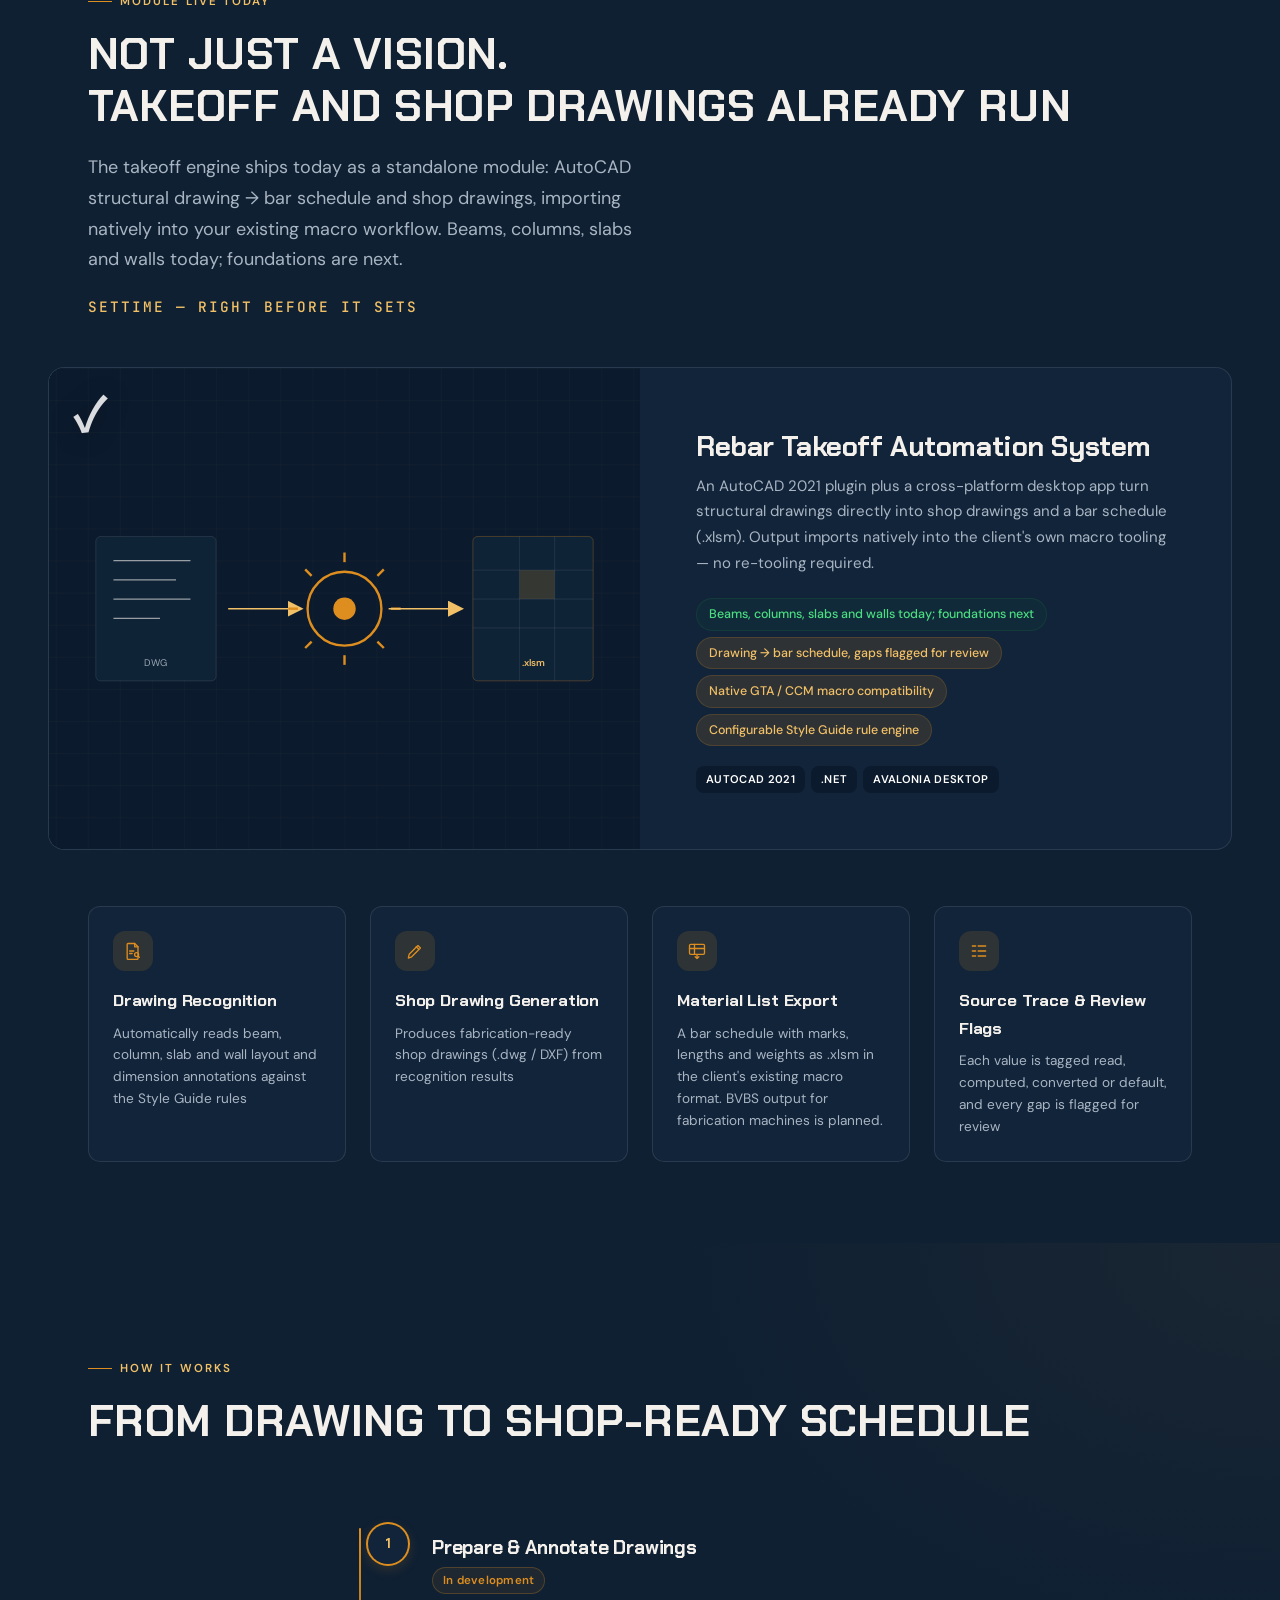
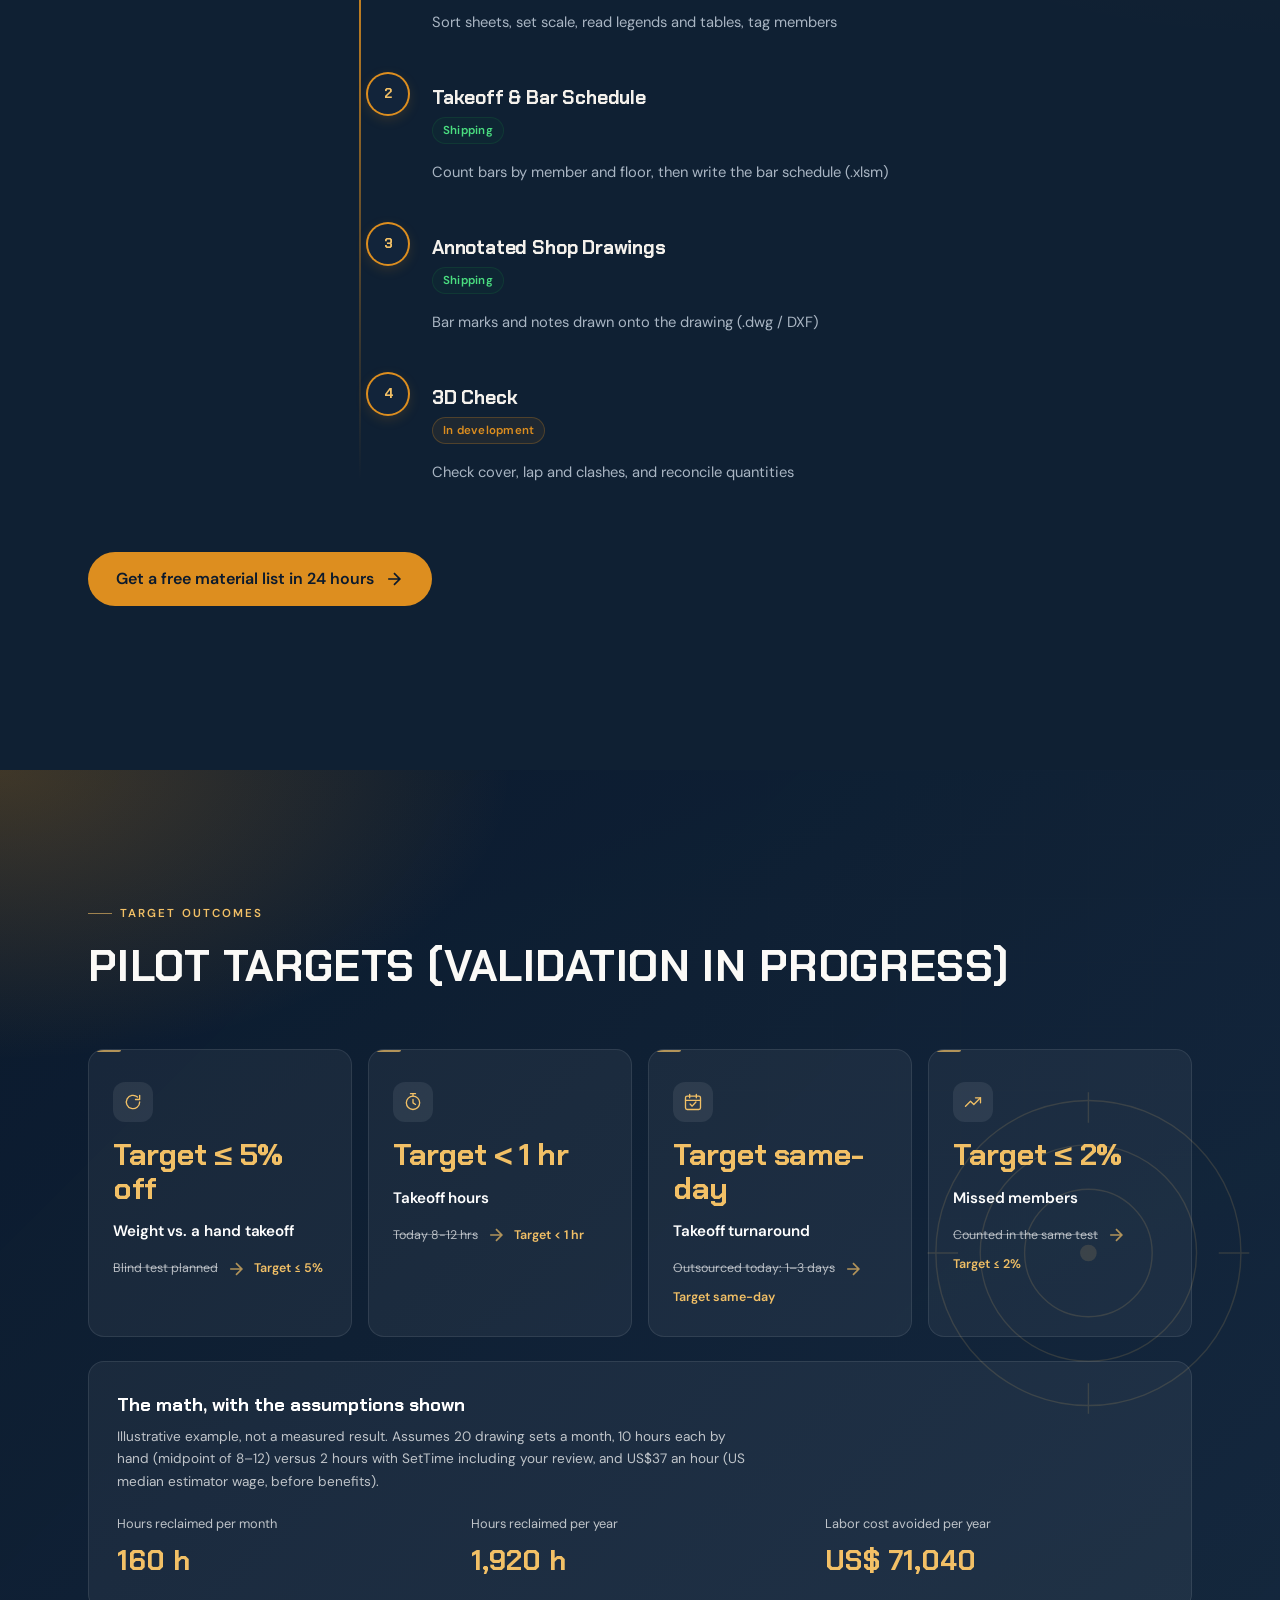
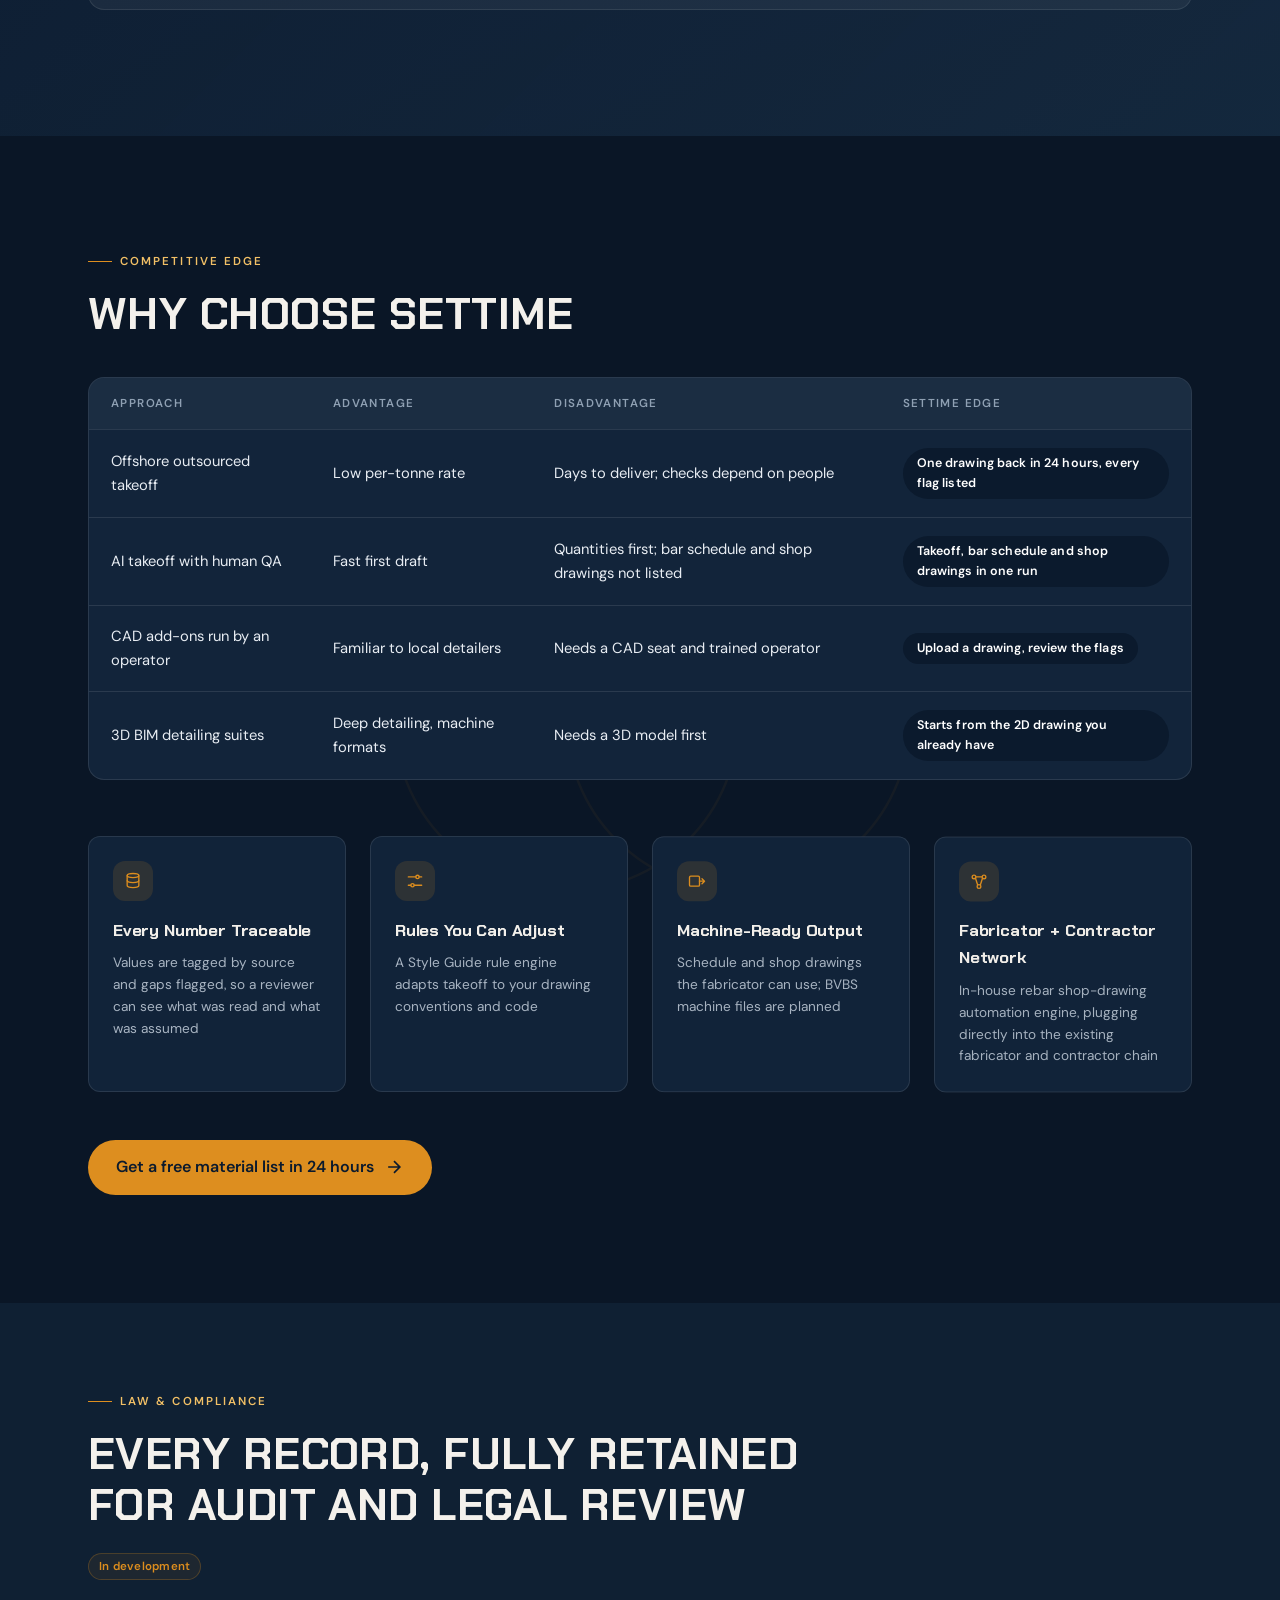
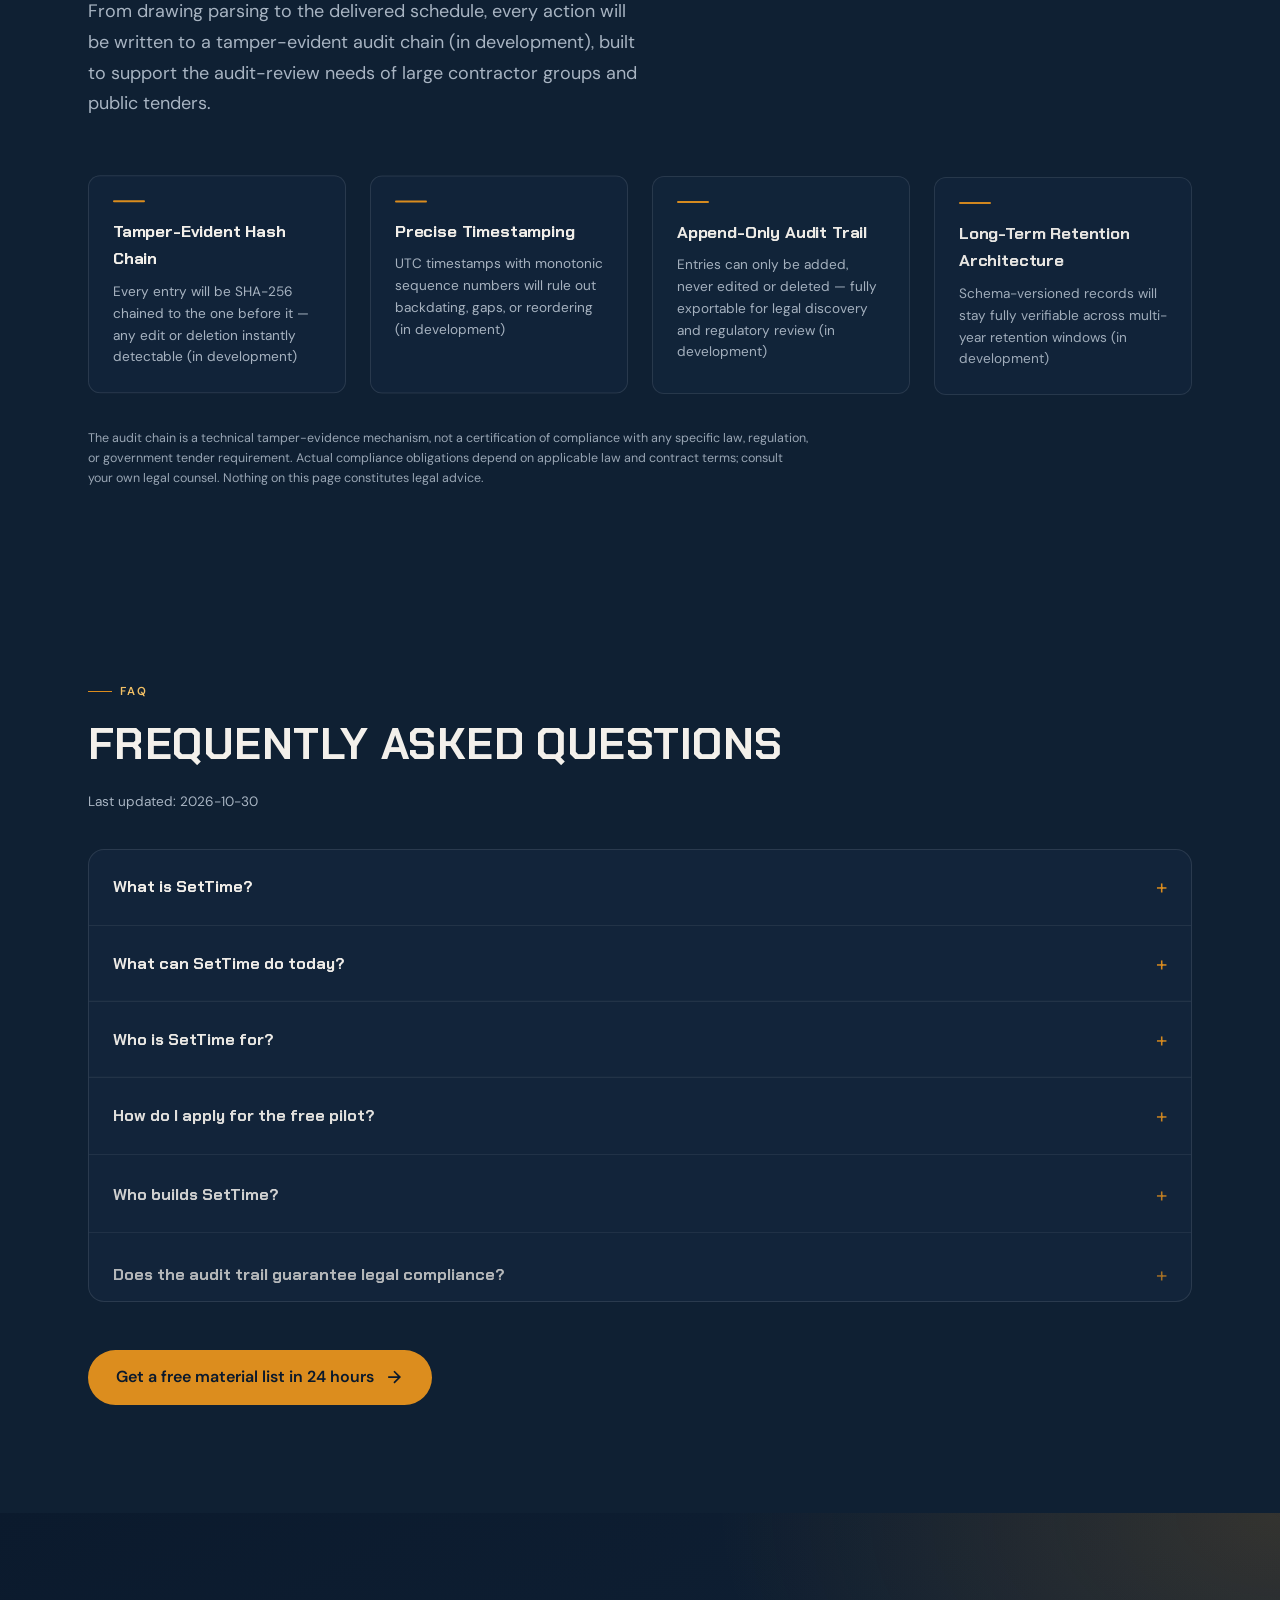
==== commit 439ee9ec: "Hero CTA goes generic; 24-hour offer stays in the rebar sections; SEO and AI files match the hero fr" ====
--- a/index.html
+++ b/index.html
@@ -3,8 +3,8 @@
 <head>
   <meta charset="UTF-8">
   <meta name="viewport" content="width=device-width, initial-scale=1.0">
-  <meta name="description" content="SetTime 取代外包算量：結構施工圖進，樑、柱、板、牆的鋼筋料單（.xlsm）與加工圖（.dwg/DXF）出，支援 AutoCAD 2021 外掛與桌面版。混凝土與模板算量、圖面整理、基礎、3D 檢查開發中；機電（MEP）與空調（HVAC）規劃中。由 Kairos.ai 開發，傳一張圖，24 小時內免費計料。">
-  <meta name="keywords" content="SetTime, SetTime 鋼筋, SetTime 鋼筋算量, Kairos.ai, 鋼筋估算軟體, 鋼筋計料, 鋼筋加工圖, 鋼筋計料表, AI 鋼筋估算, 外包算量, 鋼筋料單, 施工圖自動解析, 3D 模型檢查, 稽核鏈, SetTime rebar takeoff software, rebar takeoff automation, outsourced rebar takeoff, rebar shop drawings, bar bending schedule, BBS, AutoCAD rebar plugin, 3D rebar check, audit trail">
+  <meta name="description" content="SetTime 是供加工廠使用的 AI 施工前置作業軟體，從數月縮短到數分鐘。鋼筋算量、料單（.xlsm）與加工圖（.dwg/DXF）已上線，支援 AutoCAD 2021 外掛與桌面版；混凝土與模板算量開發中；機電（MEP）與空調（HVAC）規劃中。由 Kairos.ai 開發，傳一張圖，24 小時內免費計料。">
+  <meta name="keywords" content="SetTime, 施工前置作業, 混凝土算量, 模板算量, SetTime preconstruction software, concrete takeoff, formwork takeoff, SetTime 鋼筋, SetTime 鋼筋算量, Kairos.ai, 鋼筋估算軟體, 鋼筋計料, 鋼筋加工圖, 鋼筋計料表, AI 鋼筋估算, 外包算量, 鋼筋料單, 施工圖自動解析, 3D 模型檢查, 稽核鏈, SetTime rebar takeoff software, rebar takeoff automation, outsourced rebar takeoff, rebar shop drawings, bar bending schedule, BBS, AutoCAD rebar plugin, 3D rebar check, audit trail">
   <meta name="author" content="Kairos.ai">
   <meta name="application-name" content="SetTime">
   <meta name="robots" content="index, follow, max-snippet:-1, max-image-preview:large, max-video-preview:-1">
@@ -21,7 +21,7 @@
   </script>
   <meta property="og:site_name" content="SetTime by Kairos.ai">
   <meta property="og:title" content="SetTime | AI Preconstruction: Rebar, Concrete & Formwork">
-  <meta property="og:description" content="結構施工圖進，樑、柱、板、牆的鋼筋料單（.xlsm）與加工圖（.dwg/DXF）出。AutoCAD 2021 外掛與桌面版已上線；混凝土與模板算量開發中；機電（MEP）與空調（HVAC）規劃中。Shipping: rebar takeoff, bar schedule and shop drawings. In development: concrete and formwork quantities. Planned: MEP and HVAC.">
+  <meta property="og:description" content="AI 施工前置作業，從數月縮短到數分鐘。鋼筋算量、料單（.xlsm）與加工圖（.dwg/DXF）已上線；混凝土與模板算量開發中；機電（MEP）與空調（HVAC）規劃中。AI preconstruction for fabricators: shipping rebar takeoff and shop drawings; concrete and formwork in development; MEP and HVAC planned.">
   <meta property="og:type" content="website">
   <meta property="og:url" content="https://settime.kairosaitech.com/">
   <meta property="og:locale" content="zh_TW">
@@ -31,7 +31,7 @@
   <meta property="og:image:alt" content="SetTime: structural drawings to rebar material lists, shown with a sample material list table">
   <meta name="twitter:card" content="summary_large_image">
   <meta name="twitter:title" content="SetTime | AI Preconstruction: Rebar, Concrete & Formwork">
-  <meta name="twitter:description" content="結構施工圖進，樑、柱、板、牆的鋼筋料單（.xlsm）與加工圖（.dwg/DXF）出。AutoCAD 2021 外掛與桌面版已上線；混凝土與模板算量開發中；機電（MEP）與空調（HVAC）規劃中。Shipping: rebar takeoff, bar schedule and shop drawings. In development: concrete and formwork quantities. Planned: MEP and HVAC.">
+  <meta name="twitter:description" content="AI 施工前置作業，從數月縮短到數分鐘。鋼筋算量、料單（.xlsm）與加工圖（.dwg/DXF）已上線；混凝土與模板算量開發中；機電（MEP）與空調（HVAC）規劃中。AI preconstruction for fabricators: shipping rebar takeoff and shop drawings; concrete and formwork in development; MEP and HVAC planned.">
   <meta name="twitter:image" content="https://settime.kairosaitech.com/assets/settime-og-card.jpg">
   <meta name="twitter:image:alt" content="SetTime: structural drawings to rebar material lists, shown with a sample material list table">
   <link rel="canonical" href="https://settime.kairosaitech.com/">
@@ -106,7 +106,7 @@
         "@id": "https://settime.kairosaitech.com/#webpage",
         "url": "https://settime.kairosaitech.com/",
         "name": "SetTime | AI Preconstruction: Rebar, Concrete & Formwork Software — Structural Drawings to Shop Drawings & Bar Schedules",
-        "description": "SetTime 取代外包算量：結構施工圖進，樑、柱、板、牆的鋼筋料單（.xlsm）與加工圖（.dwg/DXF）出，支援 AutoCAD 2021 外掛與桌面版。混凝土與模板算量、圖面整理、基礎、3D 檢查開發中；機電（MEP）與空調（HVAC）規劃中。由 Kairos.ai 開發，傳一張圖，24 小時內免費計料。",
+        "description": "SetTime 是供加工廠使用的 AI 施工前置作業軟體，從數月縮短到數分鐘。鋼筋算量、料單（.xlsm）與加工圖（.dwg/DXF）已上線，支援 AutoCAD 2021 外掛與桌面版；混凝土與模板算量開發中；機電（MEP）與空調（HVAC）規劃中。由 Kairos.ai 開發，傳一張圖，24 小時內免費計料。",
         "inLanguage": "zh-Hant",
         "dateModified": "2026-10-30",
         "isPartOf": { "@id": "https://settime.kairosaitech.com/#website" },
@@ -178,12 +178,12 @@
         "name": "SetTime",
         "alternateName": ["SetTime Rebar Takeoff Automation System", "SetTime 鋼筋算量自動化系統"],
         "applicationCategory": "BusinessApplication",
-        "applicationSubCategory": "Construction rebar takeoff and shop-drawing automation",
+        "applicationSubCategory": "Construction preconstruction takeoff and shop-drawing automation",
         "operatingSystem": "Windows (AutoCAD 2021 plugin); cross-platform desktop app",
         "softwareRequirements": "AutoCAD 2021 (for the plugin)",
         "url": "https://settime.kairosaitech.com/",
         "image": "https://settime.kairosaitech.com/assets/settime-og-card.jpg",
-        "description": "SetTime is Kairos.ai's rebar takeoff software, built to replace the outsourced estimating team. Shipping today for beams, columns, slabs and walls: an AutoCAD 2021 plugin plus a cross-platform desktop app that converts structural drawings into a bar schedule (.xlsm) and annotated shop drawings (.dwg / DXF), importing natively into a fabricator's existing macro tooling. Drawing preparation, foundations and a 3D model check are in development; BVBS output is planned.",
+        "description": "SetTime is Kairos.ai's AI preconstruction software for fabricators, taking takeoff from months to minutes and built to replace the outsourced estimating team. Shipping today for beams, columns, slabs and walls: an AutoCAD 2021 plugin plus a cross-platform desktop app that converts structural drawings into a bar schedule (.xlsm) and annotated shop drawings (.dwg / DXF), importing natively into a fabricator's existing macro tooling. Concrete quantities, formwork area, drawing preparation, foundations and a 3D model check are in development; MEP and HVAC takeoff and BVBS output are planned.",
         "featureList": [
           "Structural drawing recognition (beams, columns, slabs and walls)",
           "Takeoff and bar bending schedule export to .xlsm for existing fabricator macro tooling",
@@ -333,7 +333,7 @@
       <p class="hero-subtitle-en fade-in" data-delay="2" data-i18n="hero.subtitle-en">From drawings to quantities.</p>
       <div class="hero-actions fade-in" data-delay="3">
         <a href="#pilot" class="hero-cta">
-          <span data-i18n="cta.pilot">傳一張圖，24 小時內免費計料</span>
+          <span data-i18n="hero.cta.pilot">申請免費試點</span>
           <svg width="20" height="20" viewBox="0 0 24 24" fill="none" stroke="currentColor" stroke-width="2" aria-hidden="true"><path d="M5 12h14M12 5l7 7-7 7"/></svg>
         </a>
         <a href="https://settime.app.kairosaitech.com" target="_blank" rel="noopener" class="portal-btn">
@@ -344,10 +344,10 @@
         <a href="#demo" class="hero-cta-ghost" data-i18n="hero.cta.demo">看實際操作</a>
       </div>
       <ul class="hero-trust fade-in" data-delay="4">
-        <li data-i18n="hero.trust1">24 小時內回傳計料表</li>
+        <li data-i18n="hero.trust1">取代外包算量</li>
         <li data-i18n="hero.trust2">每項標記皆提交由您覆核</li>
         <li data-i18n="hero.trust3">AutoCAD 外掛 + 桌面版</li>
-        <li data-i18n="hero.trust4">.xlsm 料單 + .dwg/DXF 加工圖</li>
+        <li data-i18n="hero.trust4">料單 + 加工圖輸出</li>
       </ul>
     </div>
     <div class="scroll-hint" aria-hidden="true">
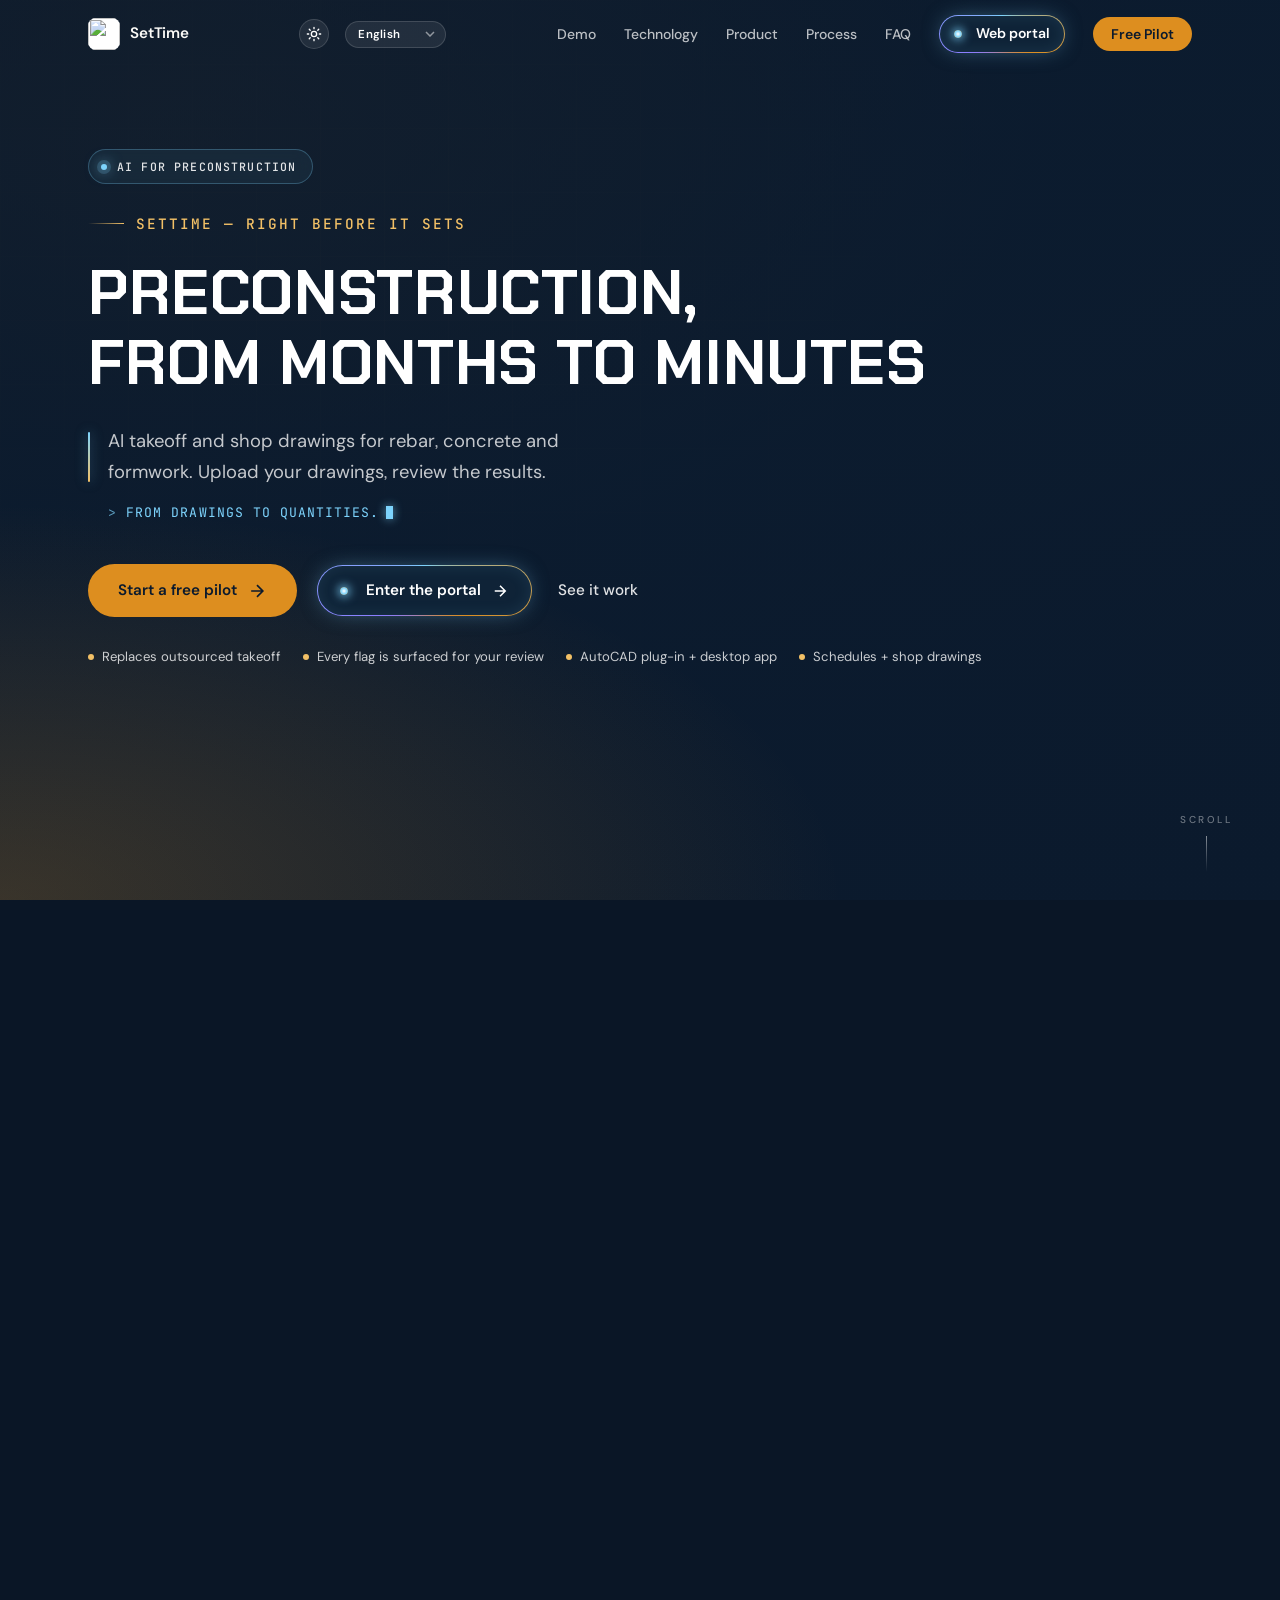
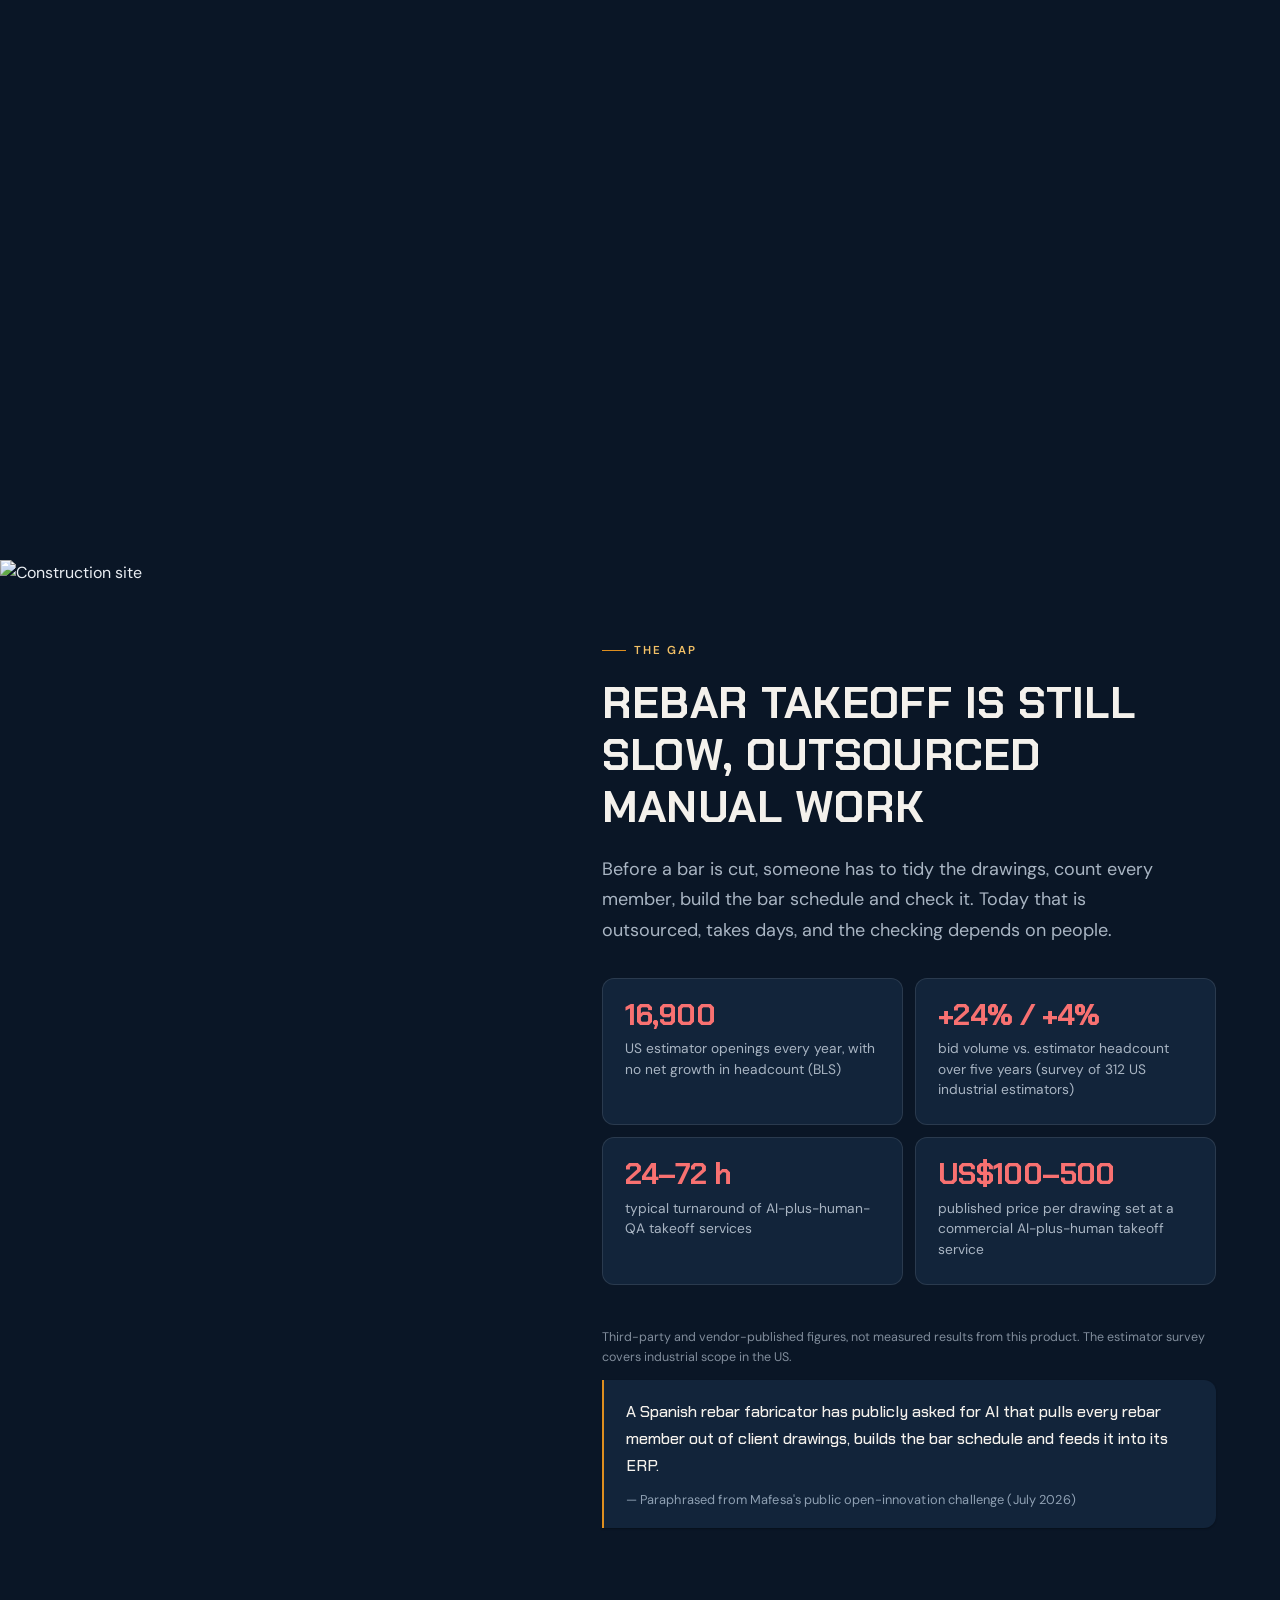
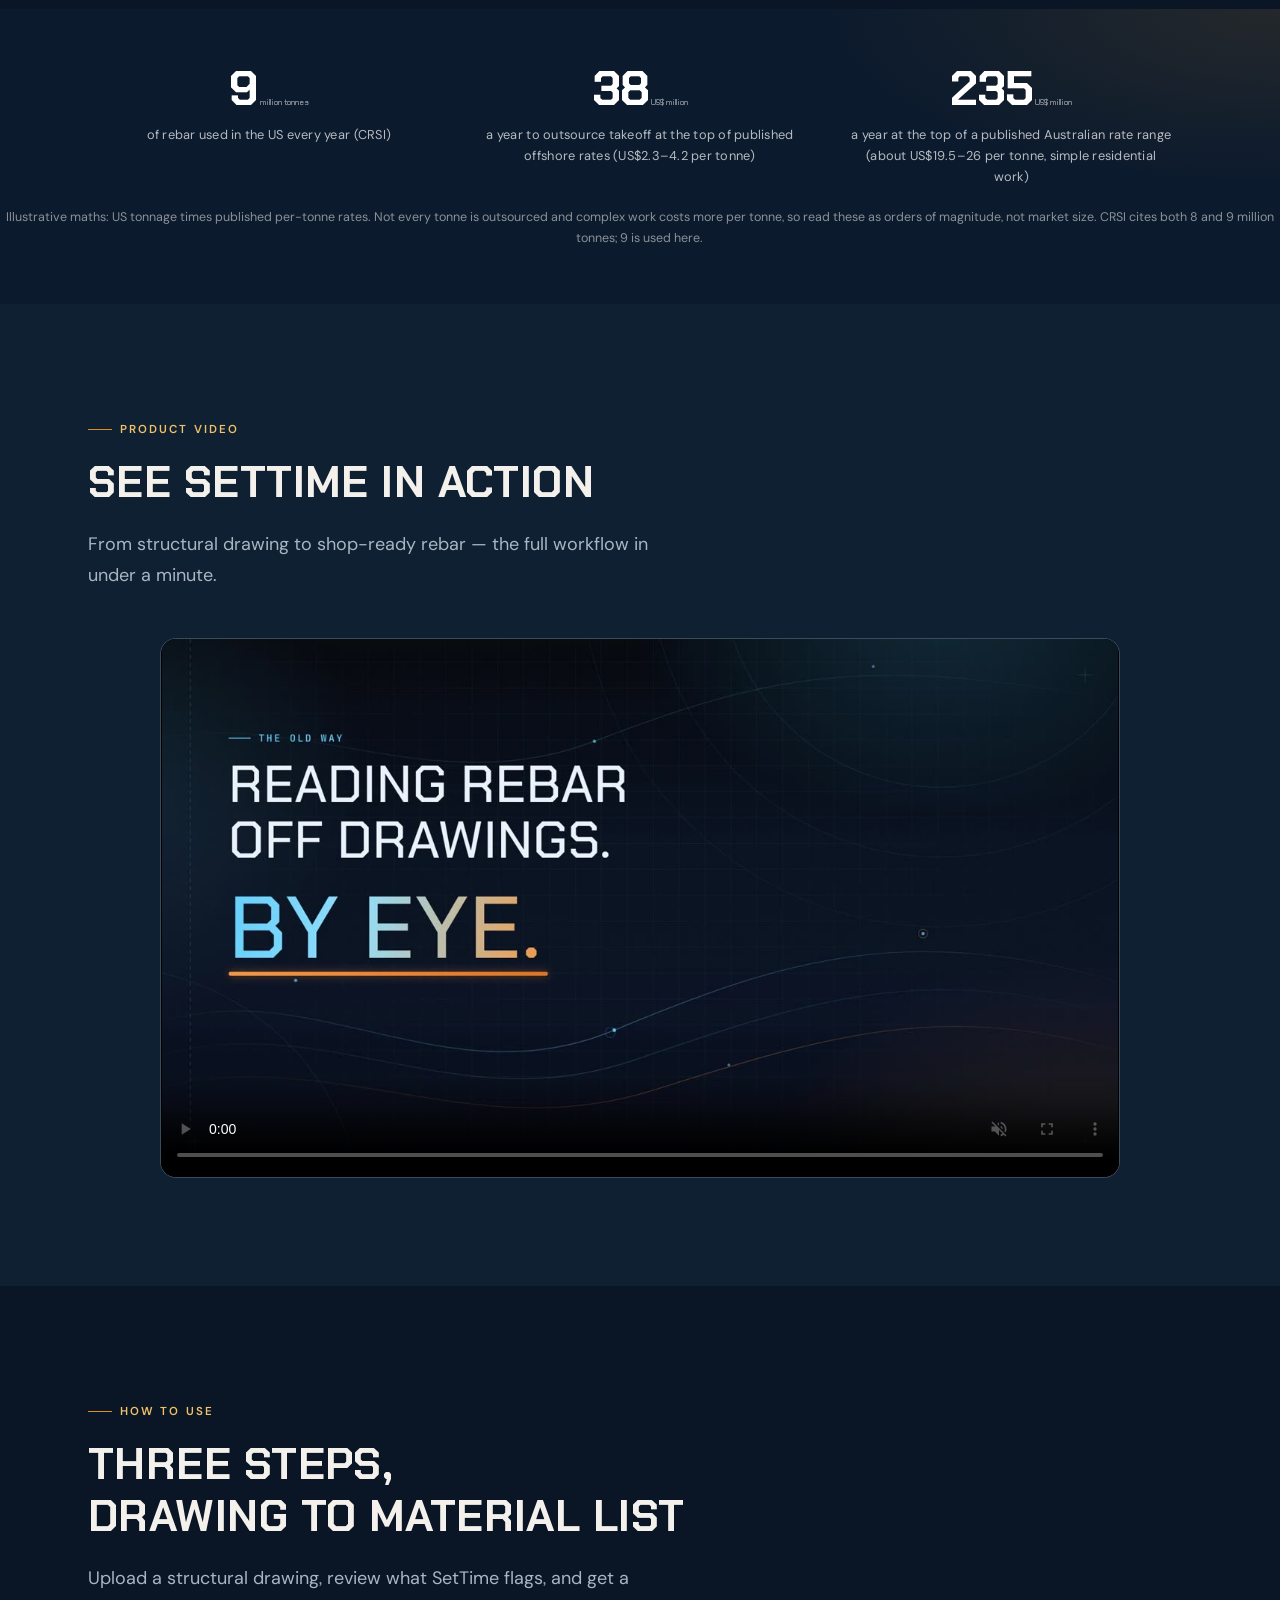
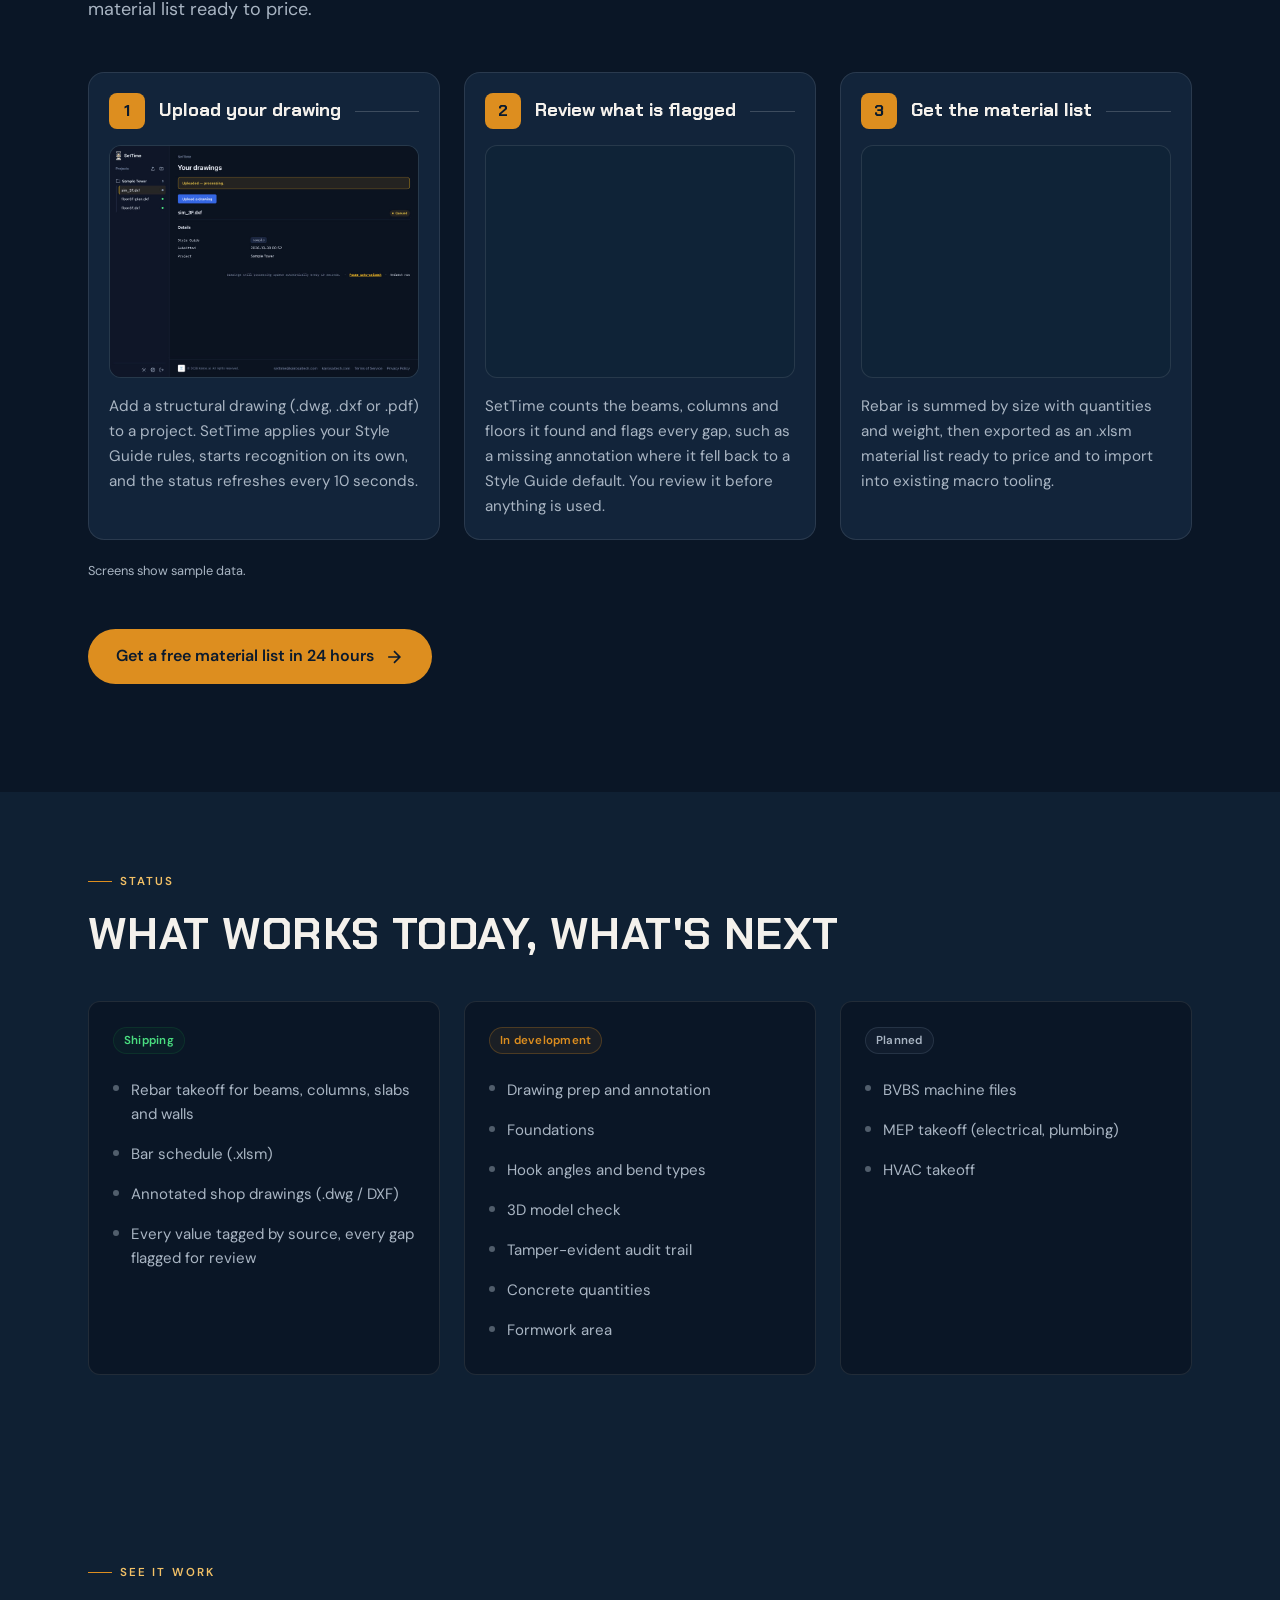
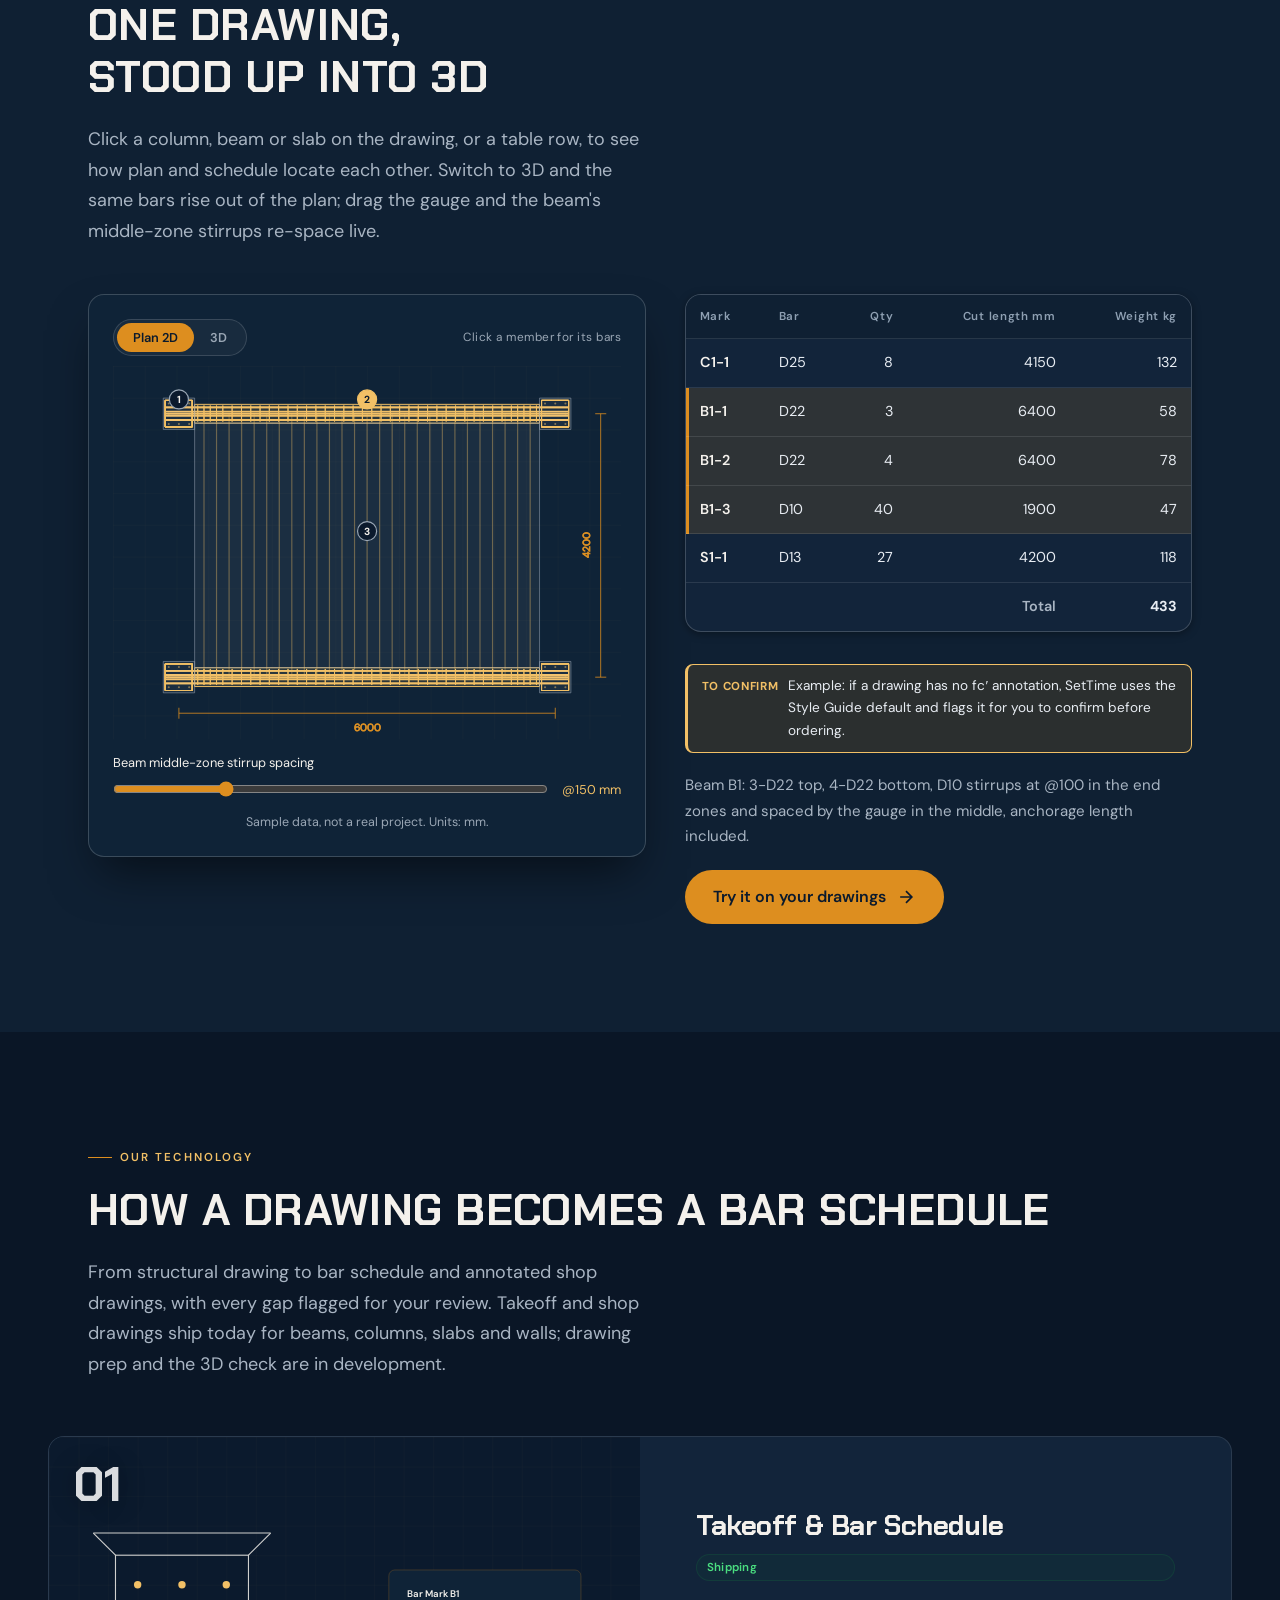
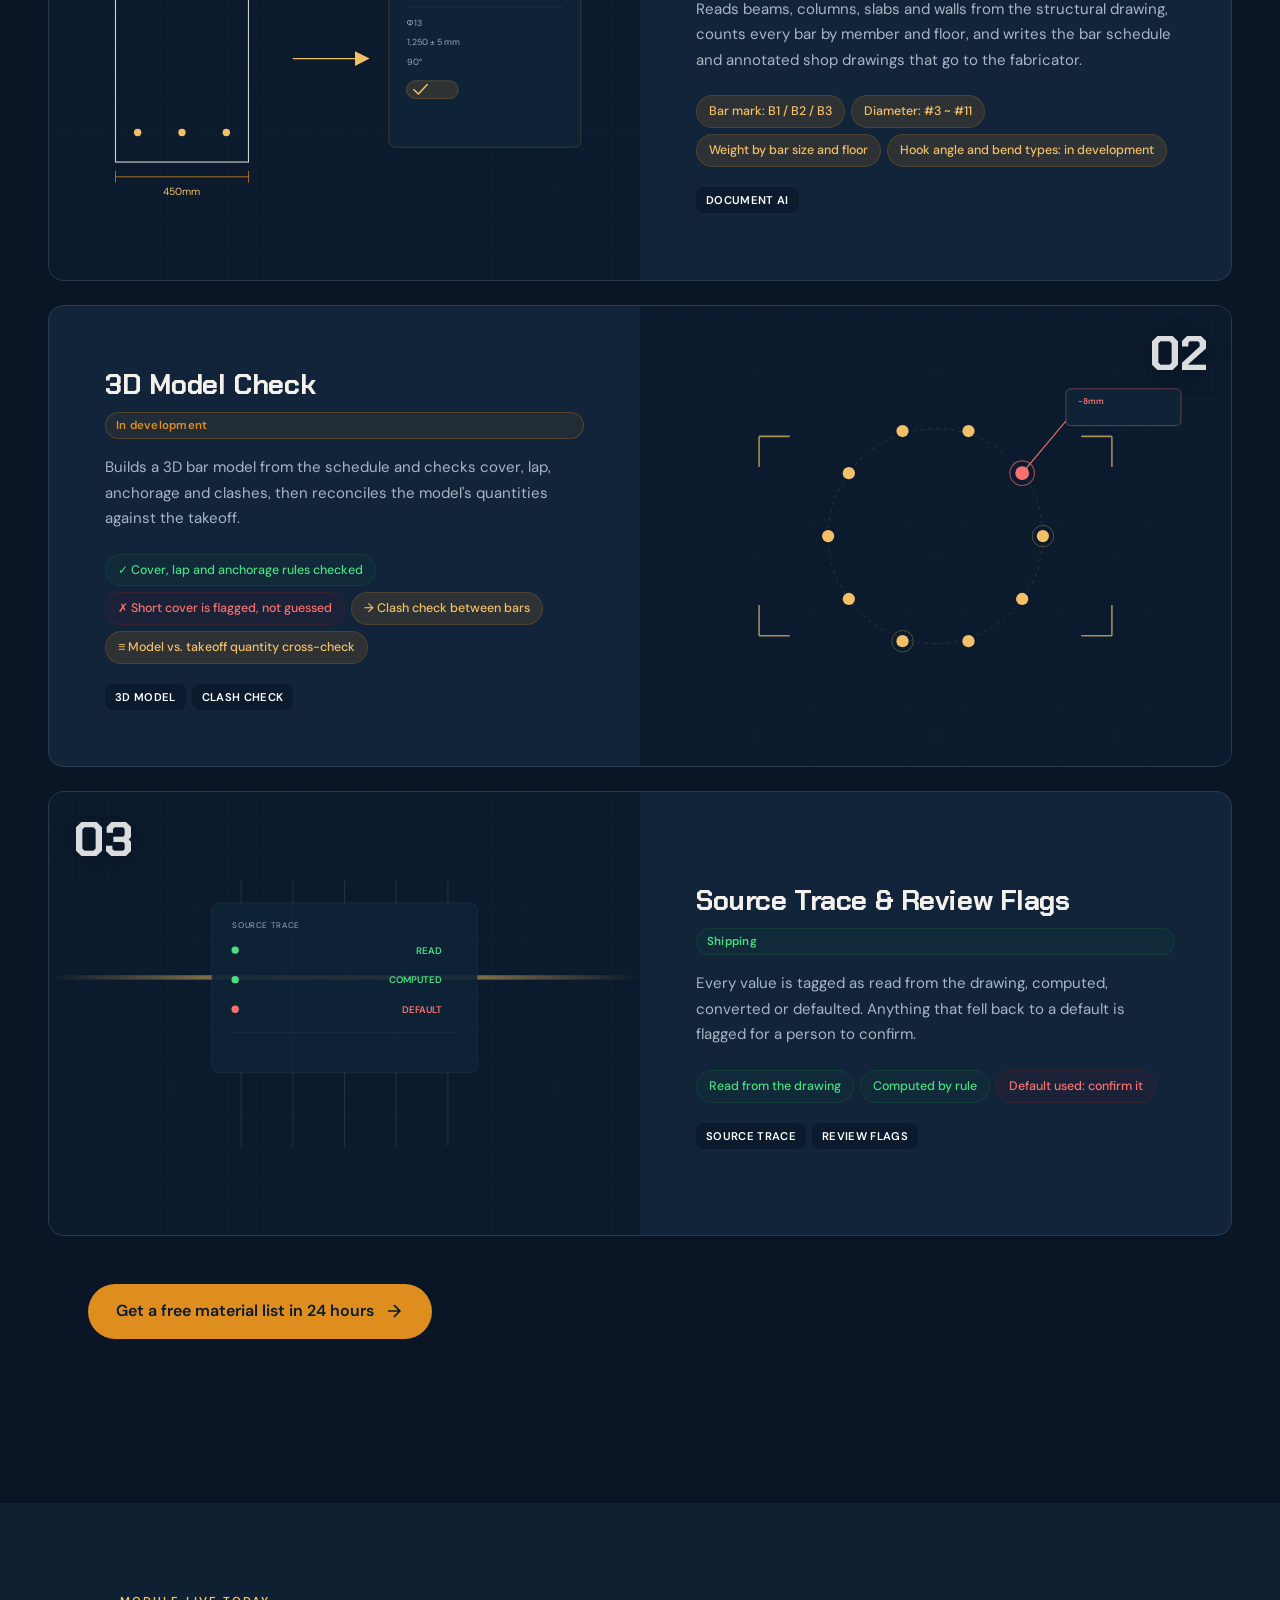
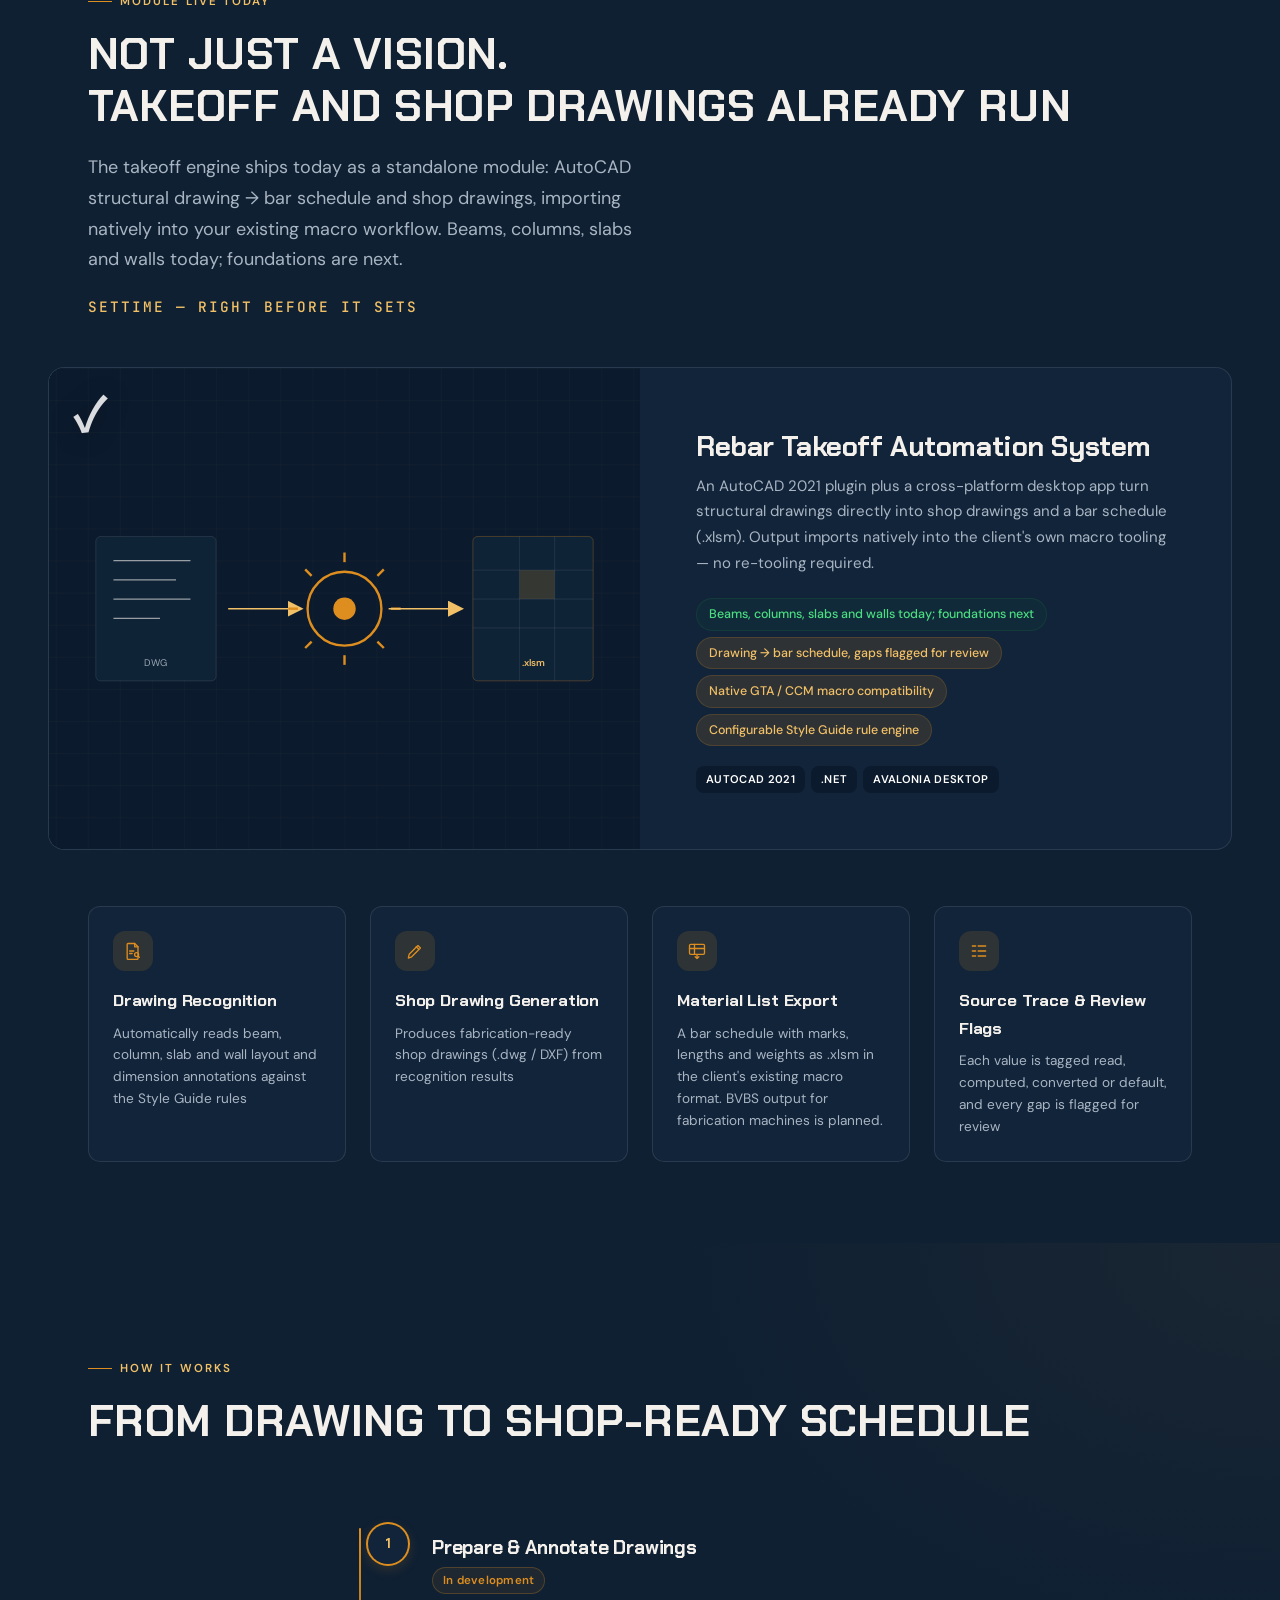
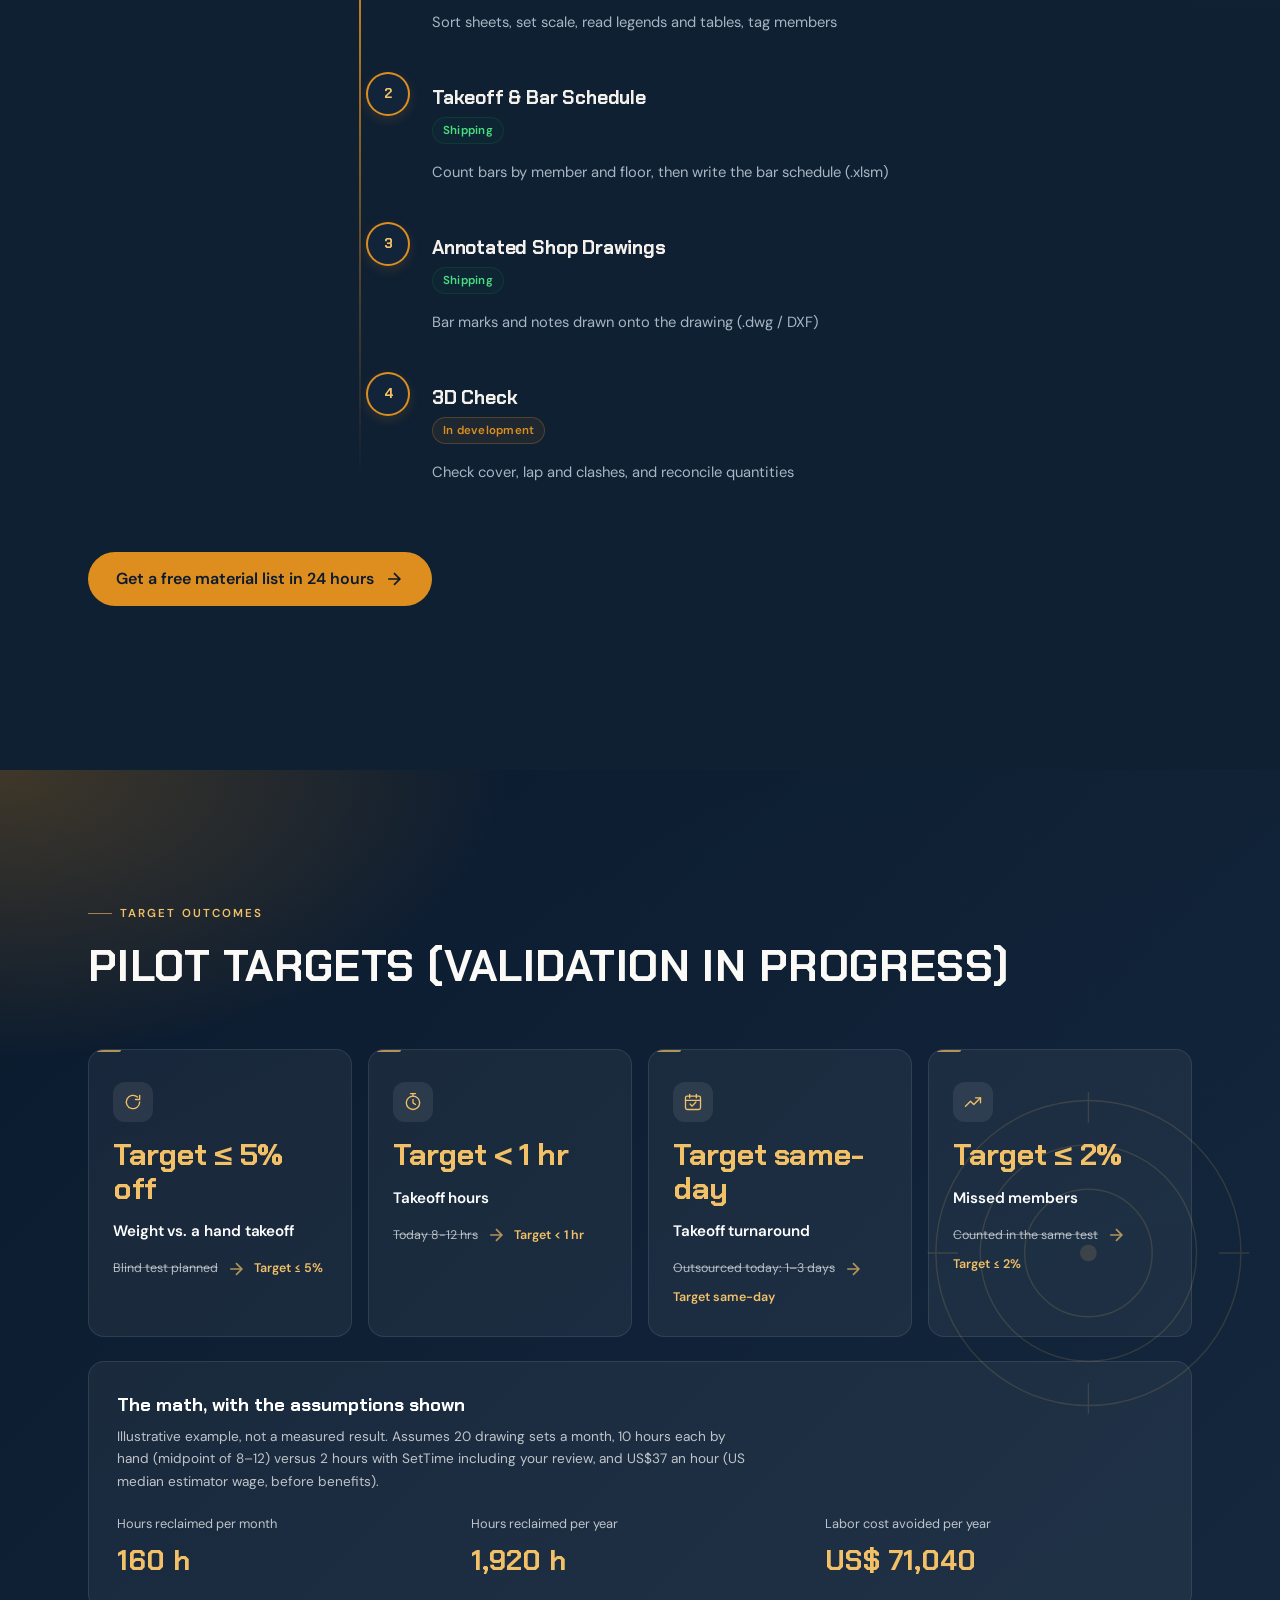
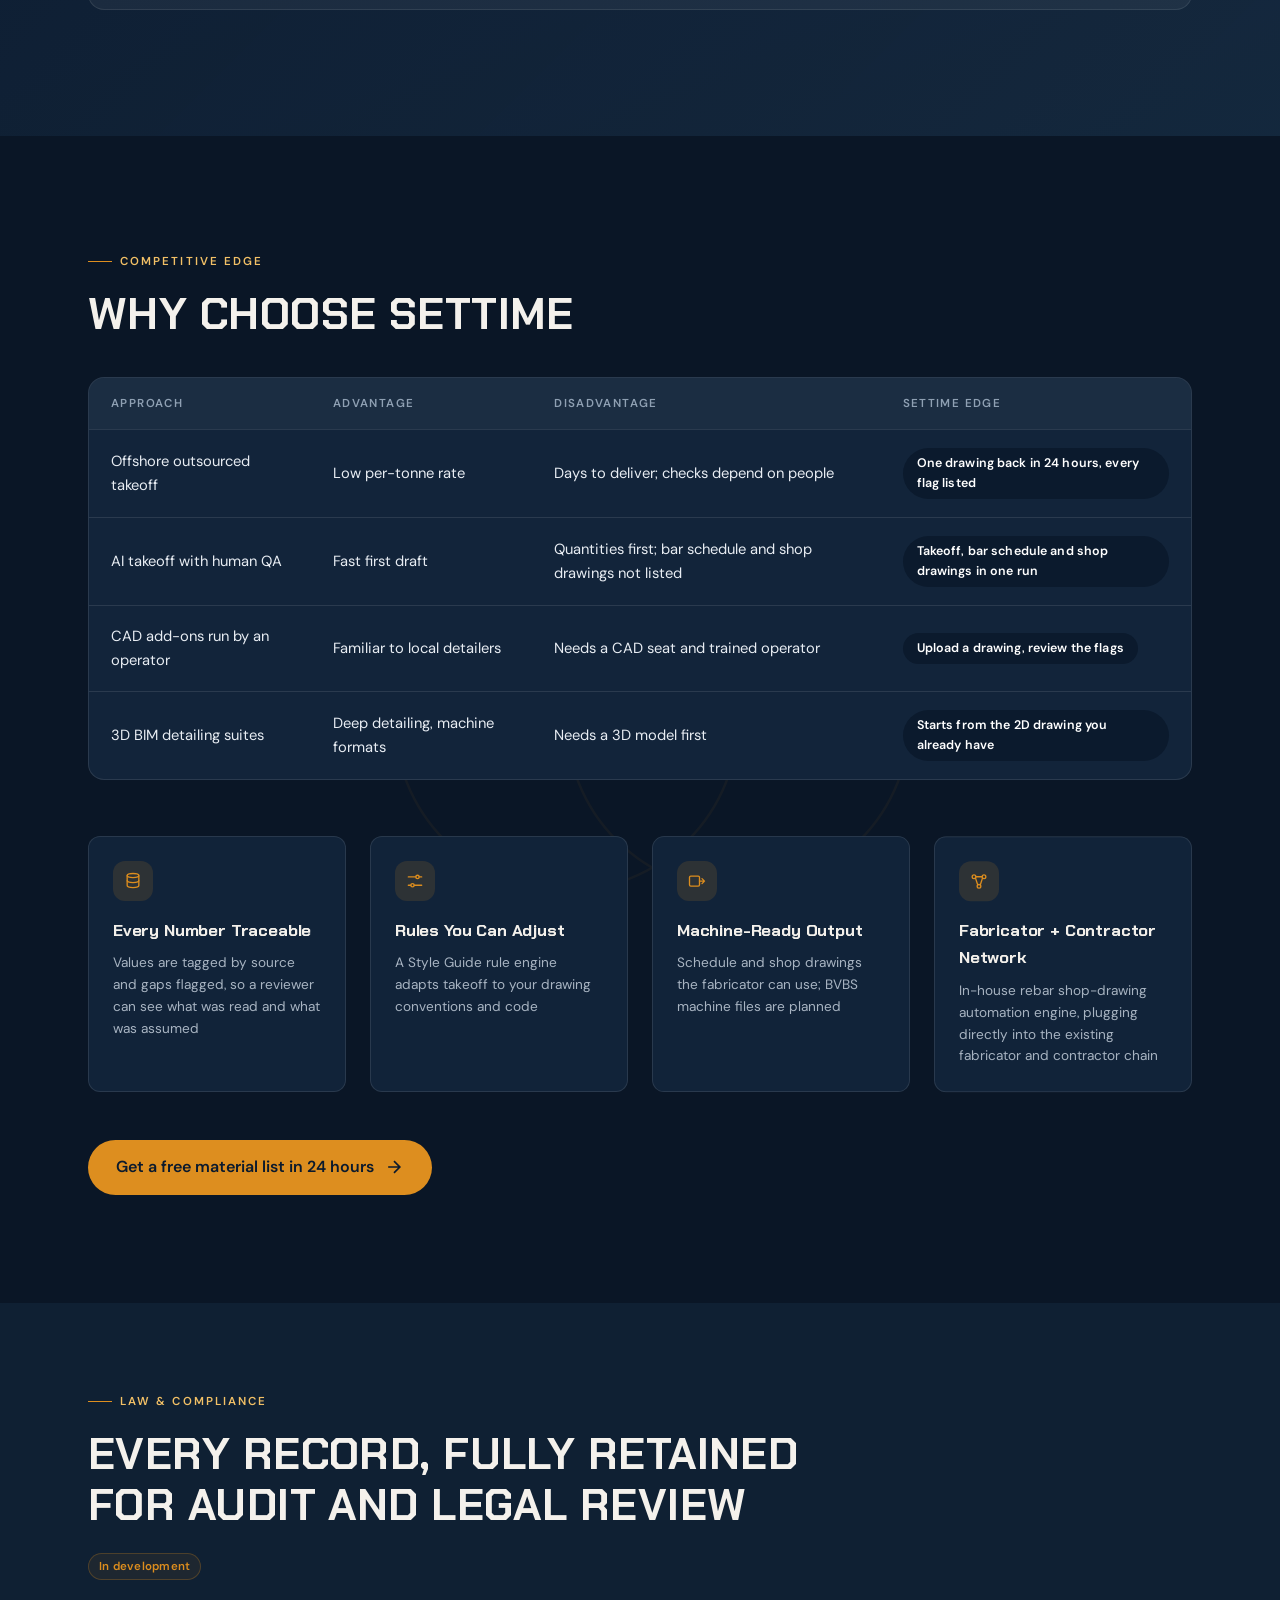
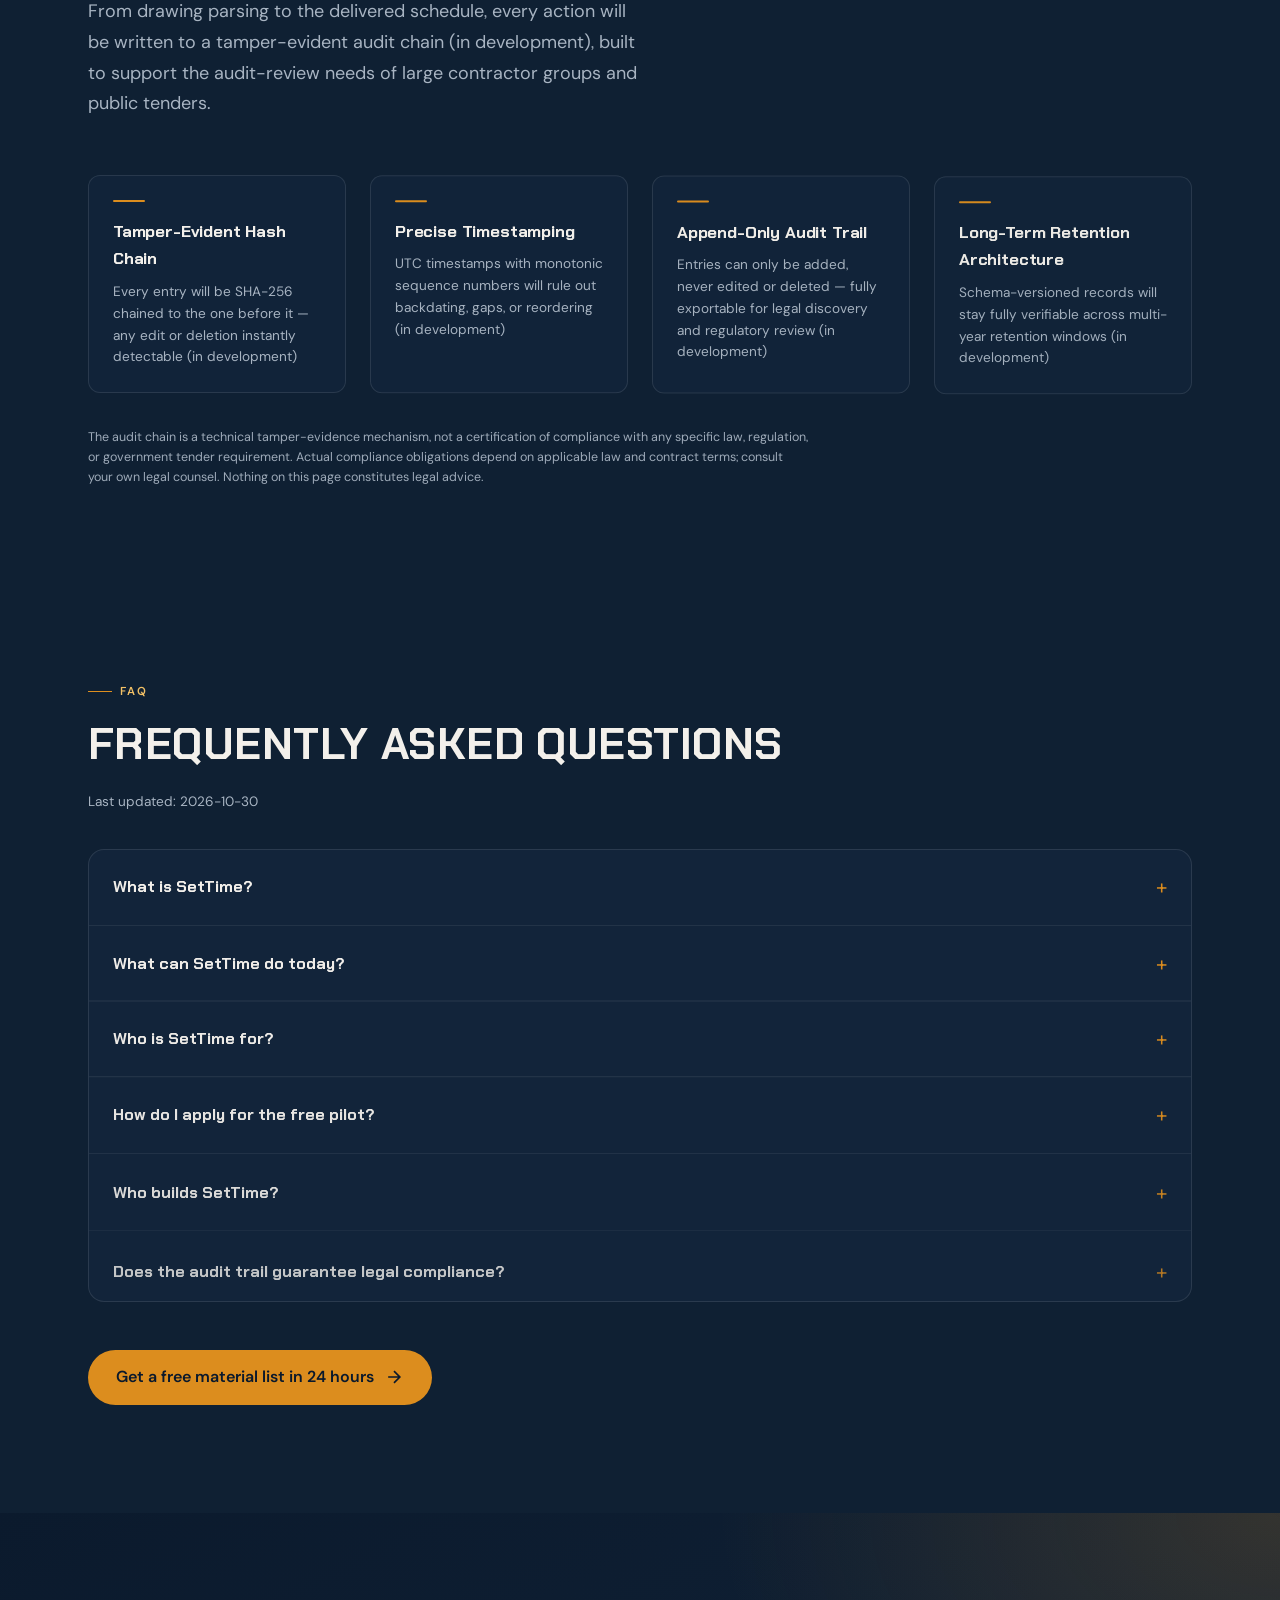
==== commit 440050ee: "FAQ answers and llms.txt Q&A describe SetTime as AI preconstruction What-is and what-can-it-do answe" ====
--- a/index.html
+++ b/index.html
@@ -220,7 +220,7 @@
             "name": "SetTime 是什麼？",
             "acceptedAnswer": {
               "@type": "Answer",
-              "text": "SetTime 是 Kairos.ai 的鋼筋算量軟體，目標是取代外包撿料團隊：圖面進、料單與標註加工圖出。目前已上線樑、柱、板與牆；圖面整理、基礎與 3D 檢查開發中，BVBS 輸出規劃中。"
+              "text": "SetTime 是 Kairos.ai 為加工廠打造的 AI 施工前置作業軟體，把算量從數月縮短到數分鐘，目標是取代外包撿料團隊。鋼筋算量已上線（樑、柱、板、牆）：圖面進、料單與標註加工圖出；混凝土與模板算量、圖面整理、基礎與 3D 檢查開發中；機電（MEP）與空調（HVAC）算量及 BVBS 輸出規劃中。"
             }
           },
           {
@@ -228,7 +228,7 @@
             "name": "SetTime 現在可以使用哪些功能？",
             "acceptedAnswer": {
               "@type": "Answer",
-              "text": "已上線：AutoCAD 2021 外掛加上跨平台桌面版，把樑、柱、板、牆圖面轉成料單（.xlsm）與加工圖（.dwg / DXF），每個數值標明來源、缺口標出供覆核。開發中：圖面整理與標註、基礎、彎鉤角度與型式、3D 模型檢查與竄改可偵測的稽核鏈。規劃中：BVBS 輸出。"
+              "text": "已上線（鋼筋）：AutoCAD 2021 外掛加上跨平台桌面版，把樑、柱、板、牆圖面轉成料單（.xlsm）與加工圖（.dwg / DXF），每個數值標明來源、缺口標出供覆核。開發中：混凝土數量與模板面積、圖面整理與標註、基礎、彎鉤角度與型式、3D 模型檢查與竄改可偵測的稽核鏈。規劃中：機電（MEP）與空調（HVAC）算量、BVBS 輸出。"
             }
           },
           {
@@ -1114,11 +1114,11 @@
       <div class="faq-list">
         <details class="faq-item fade-in" data-delay="2">
           <summary data-i18n="faq.q1.q">SetTime 是什麼？</summary>
-          <p data-i18n="faq.q1.a">SetTime 是 Kairos.ai 的鋼筋算量軟體，目標是取代外包撿料團隊：圖面進、料單與標註加工圖出。目前已上線樑、柱、板與牆；圖面整理、基礎與 3D 檢查開發中，BVBS 輸出規劃中。</p>
+          <p data-i18n="faq.q1.a">SetTime 是 Kairos.ai 為加工廠打造的 AI 施工前置作業軟體，把算量從數月縮短到數分鐘，目標是取代外包撿料團隊。鋼筋算量已上線（樑、柱、板、牆）：圖面進、料單與標註加工圖出；混凝土與模板算量、圖面整理、基礎與 3D 檢查開發中；機電（MEP）與空調（HVAC）算量及 BVBS 輸出規劃中。</p>
         </details>
         <details class="faq-item fade-in" data-delay="3">
           <summary data-i18n="faq.q2.q">SetTime 現在可以使用哪些功能？</summary>
-          <p data-i18n="faq.q2.a">已上線：AutoCAD 2021 外掛加上跨平台桌面版，把樑、柱、板、牆圖面轉成料單（.xlsm）與加工圖（.dwg / DXF），每個數值標明來源、缺口標出供覆核。開發中：圖面整理與標註、基礎、彎鉤角度與型式、3D 模型檢查與竄改可偵測的稽核鏈。規劃中：BVBS 輸出。</p>
+          <p data-i18n="faq.q2.a">已上線（鋼筋）：AutoCAD 2021 外掛加上跨平台桌面版，把樑、柱、板、牆圖面轉成料單（.xlsm）與加工圖（.dwg / DXF），每個數值標明來源、缺口標出供覆核。開發中：混凝土數量與模板面積、圖面整理與標註、基礎、彎鉤角度與型式、3D 模型檢查與竄改可偵測的稽核鏈。規劃中：機電（MEP）與空調（HVAC）算量、BVBS 輸出。</p>
         </details>
         <details class="faq-item fade-in" data-delay="4">
           <summary data-i18n="faq.q3.q">誰適合使用 SetTime？</summary>
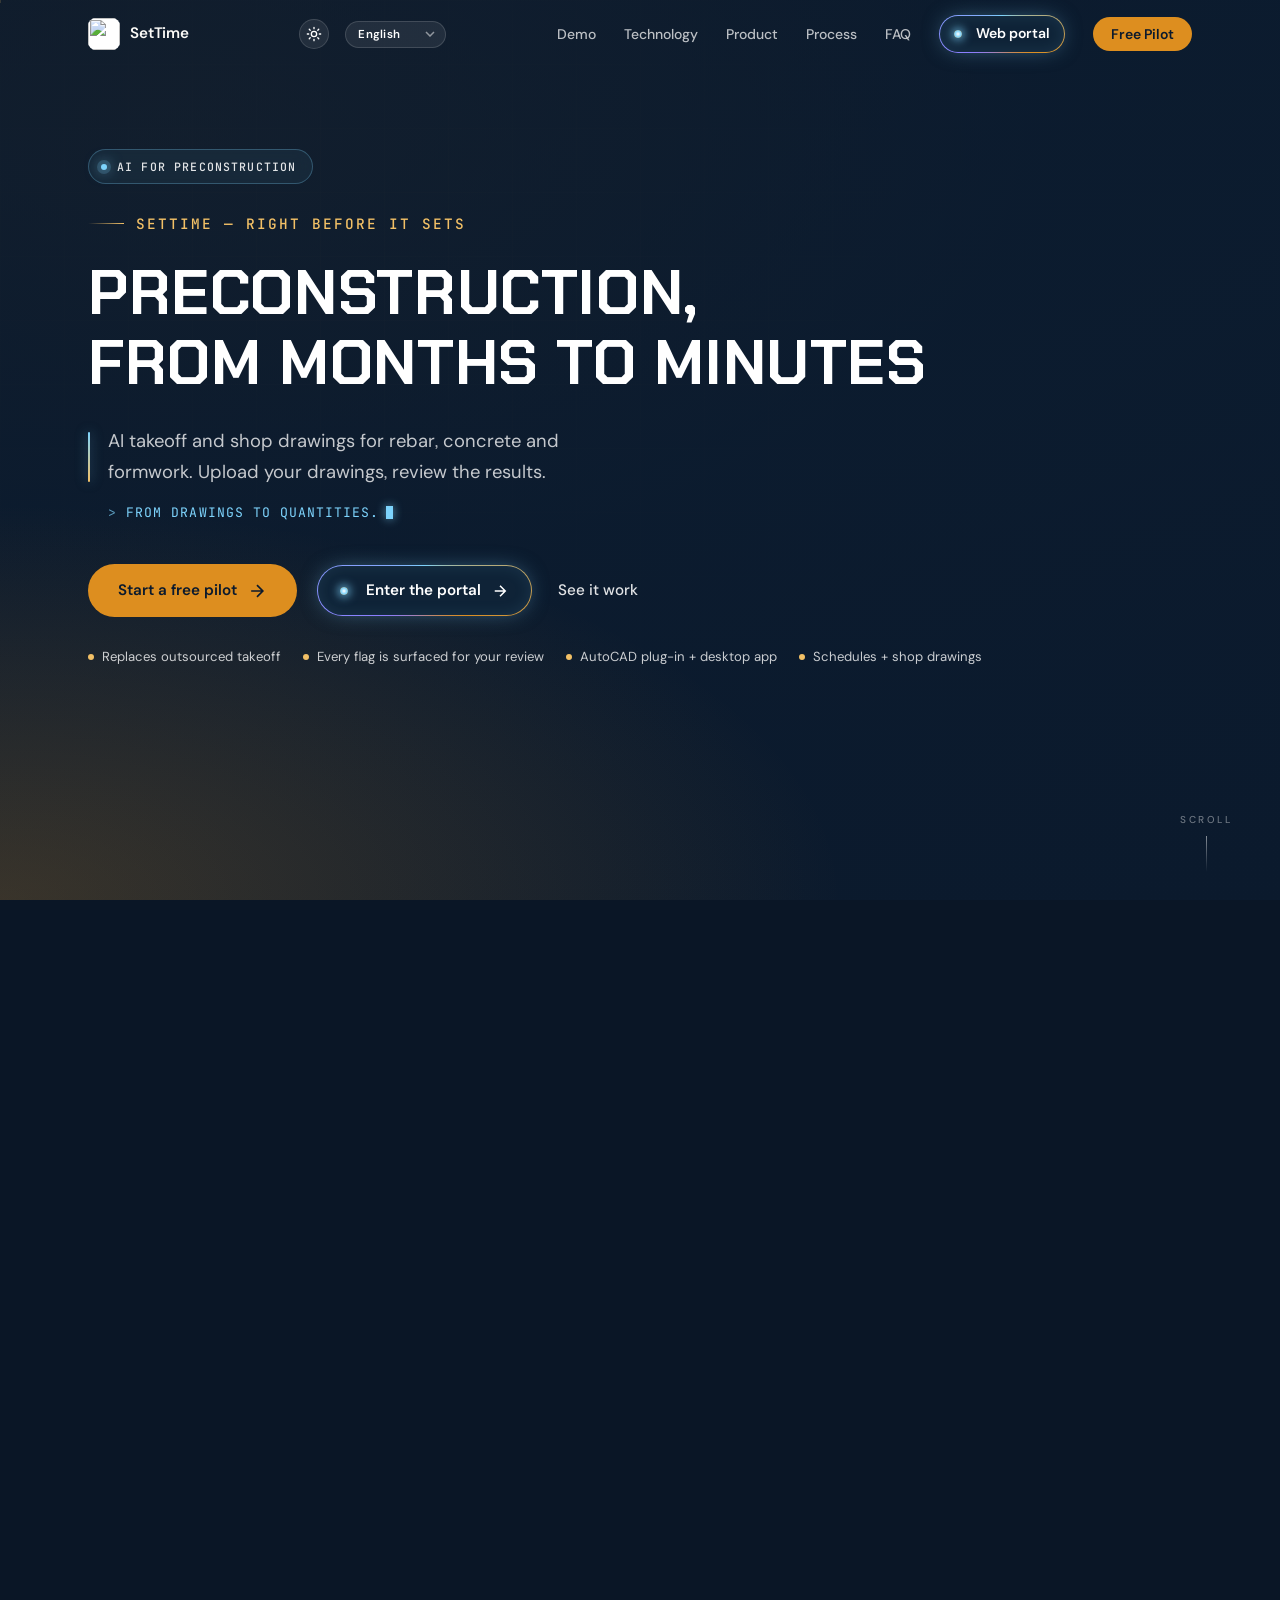
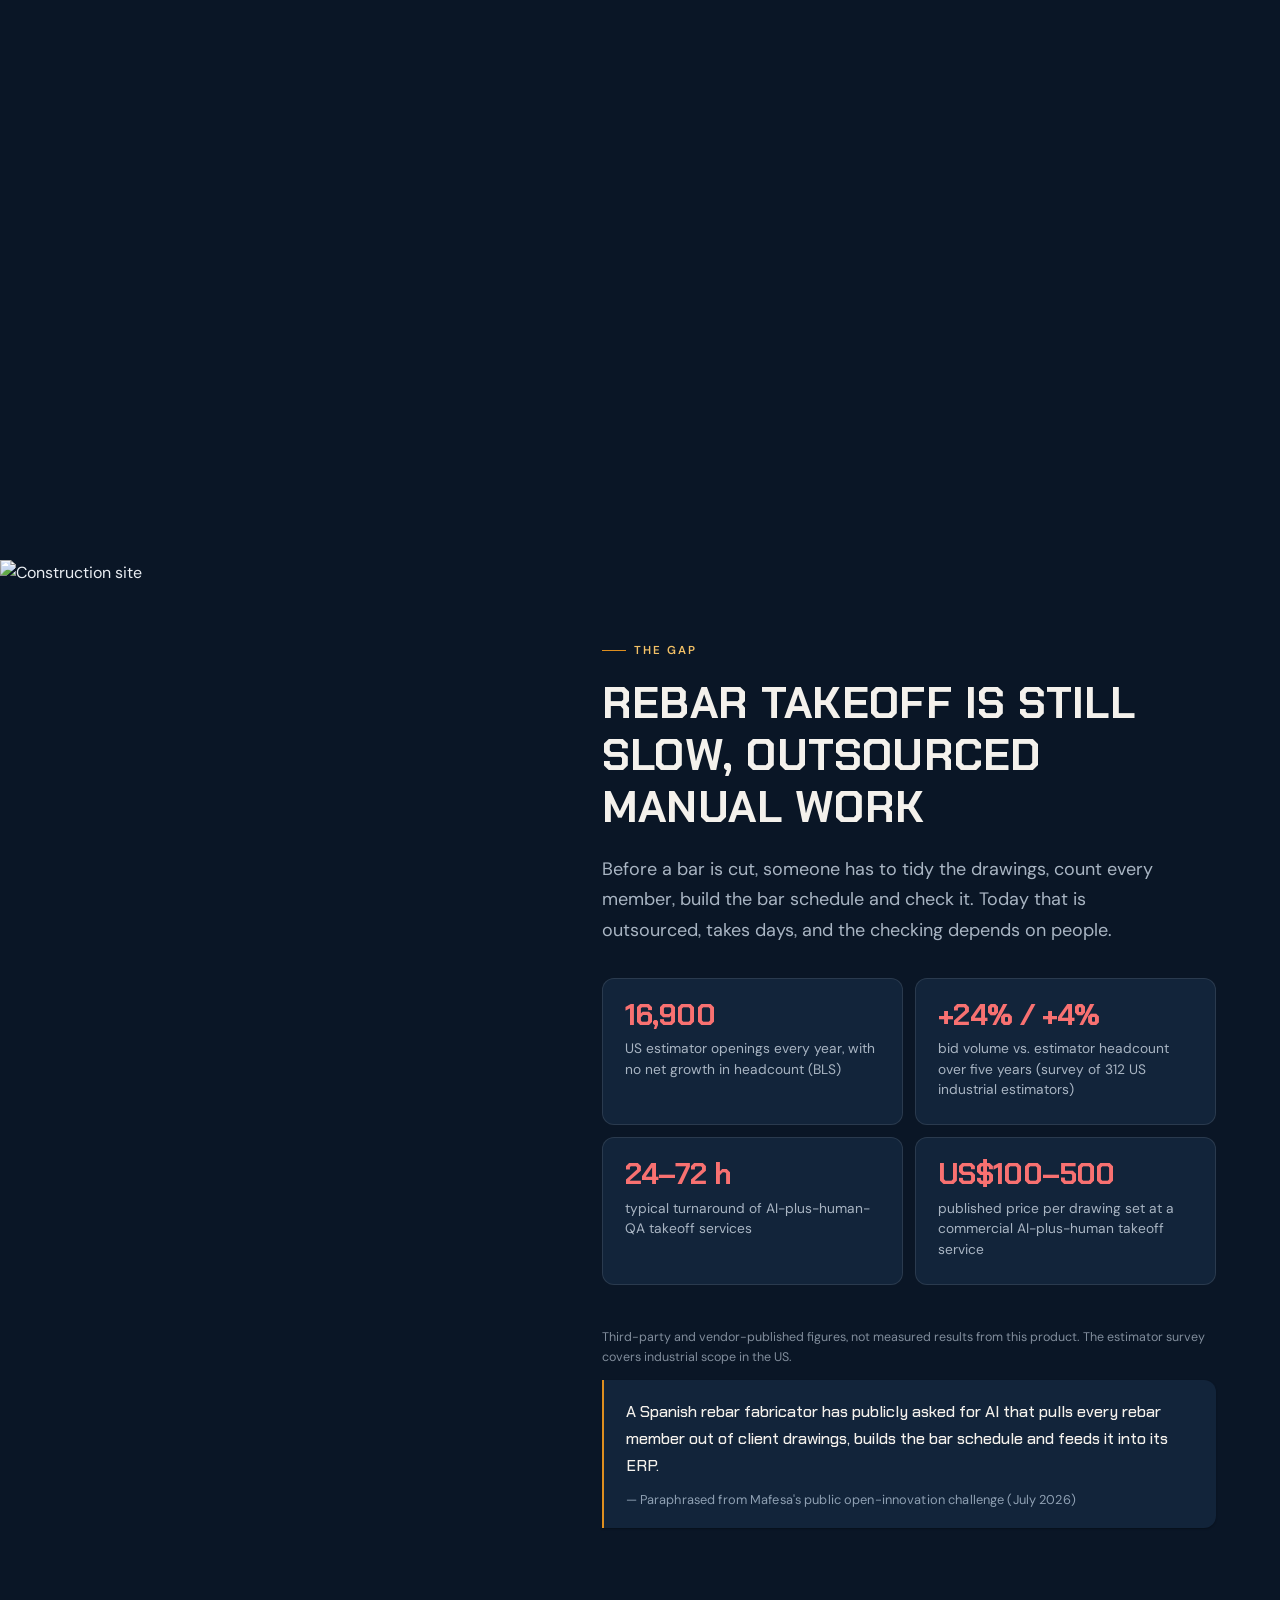
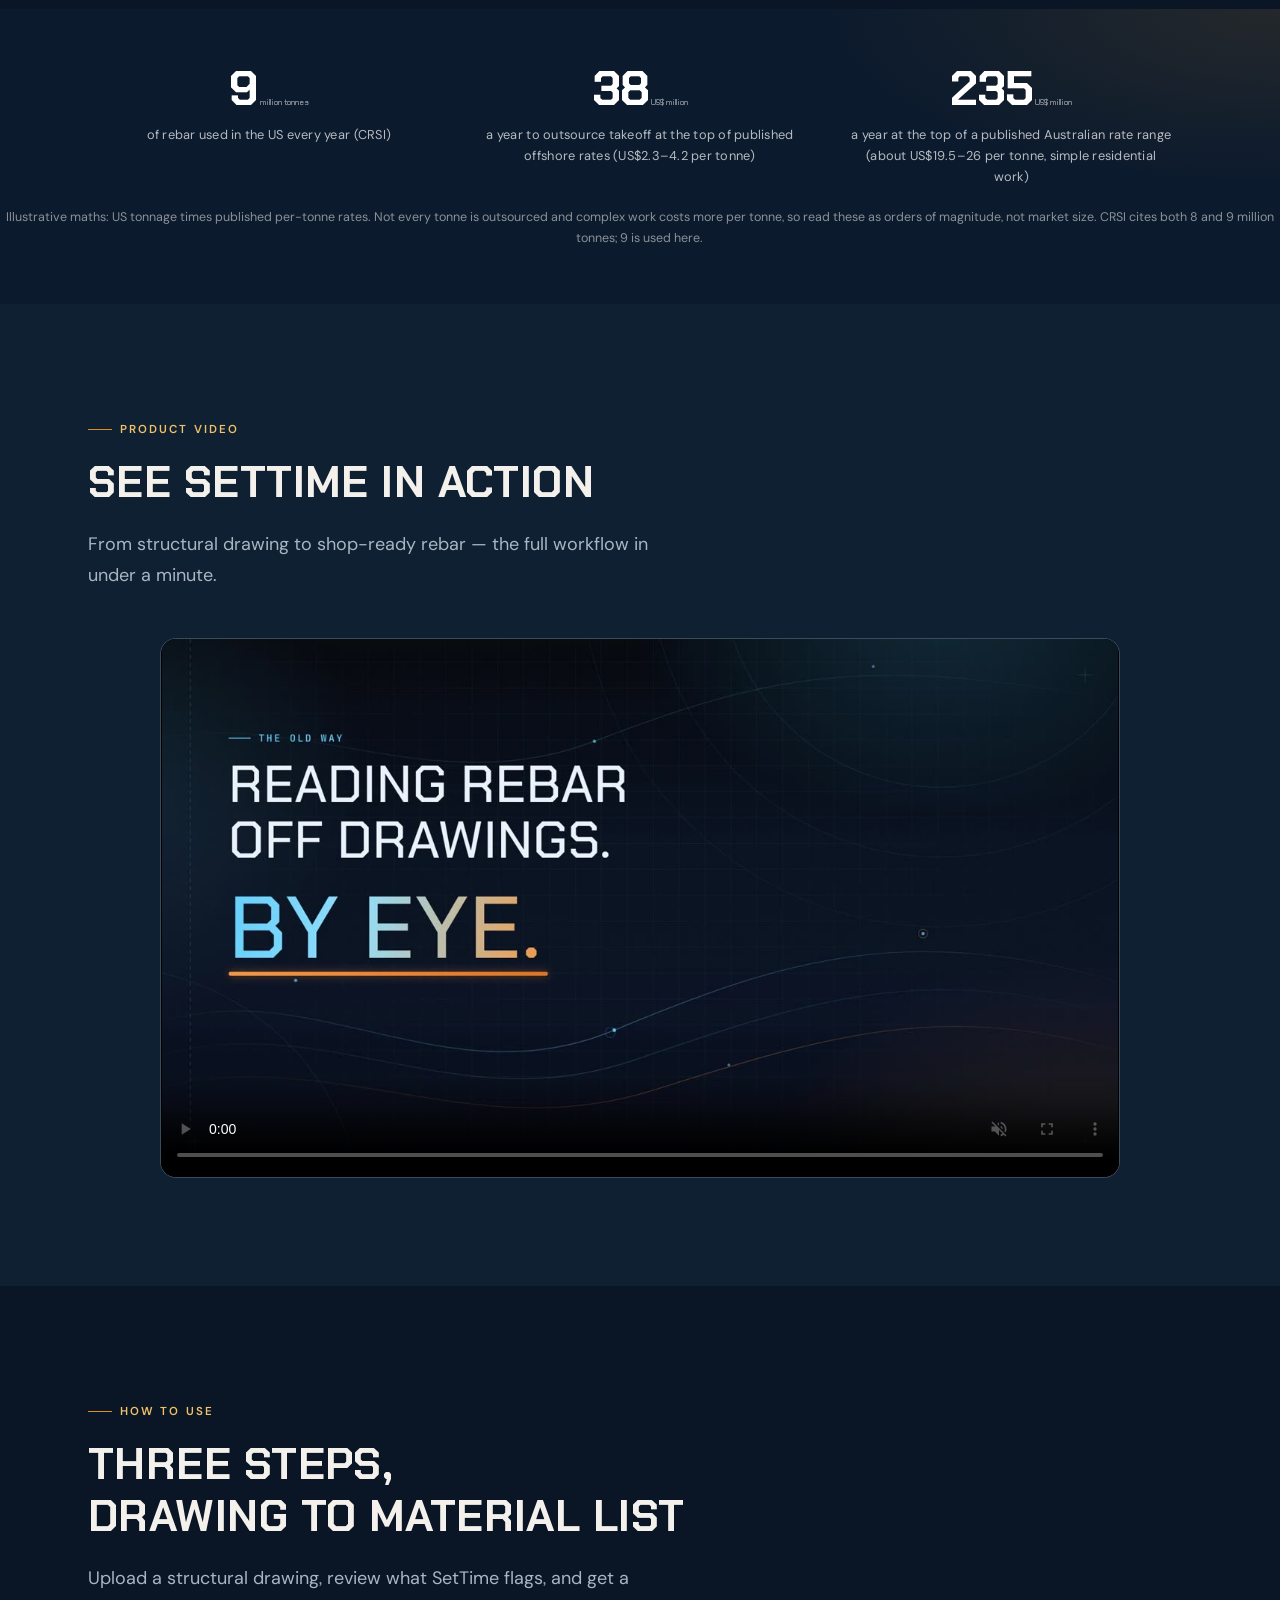
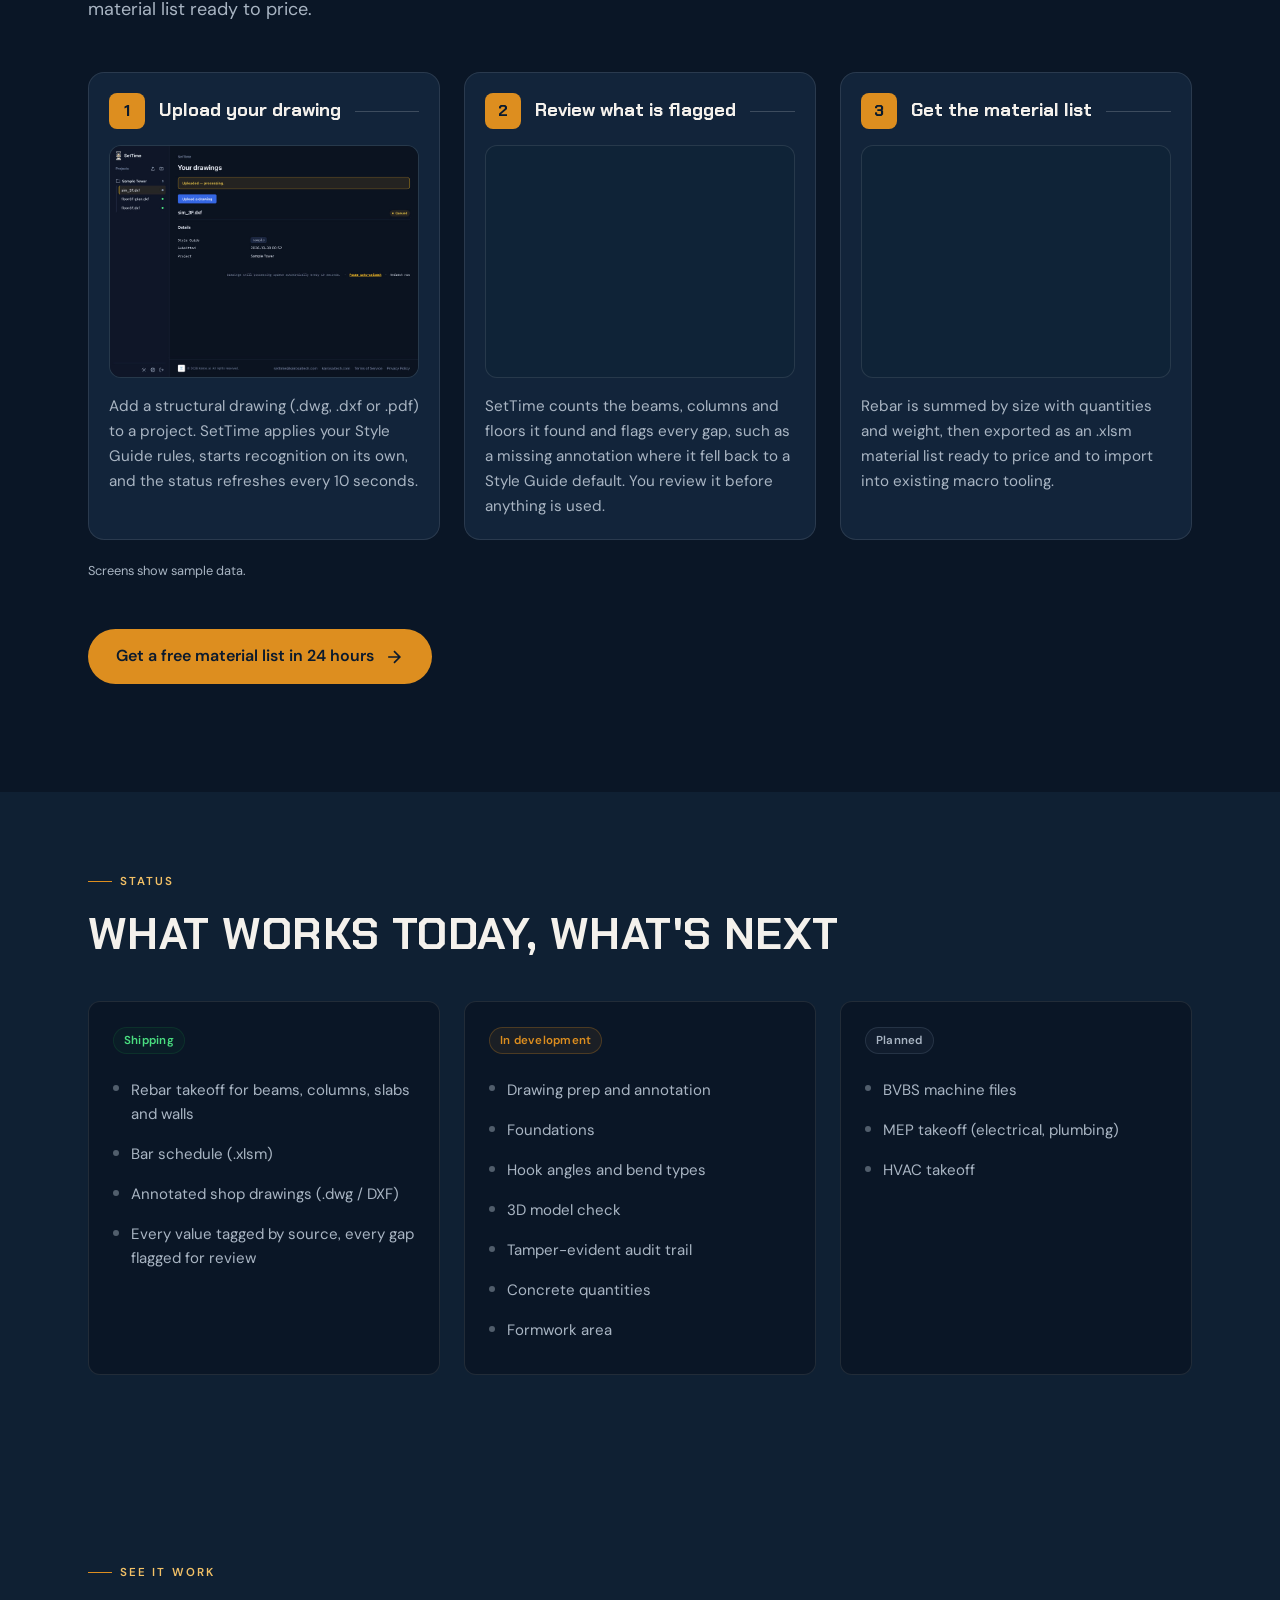
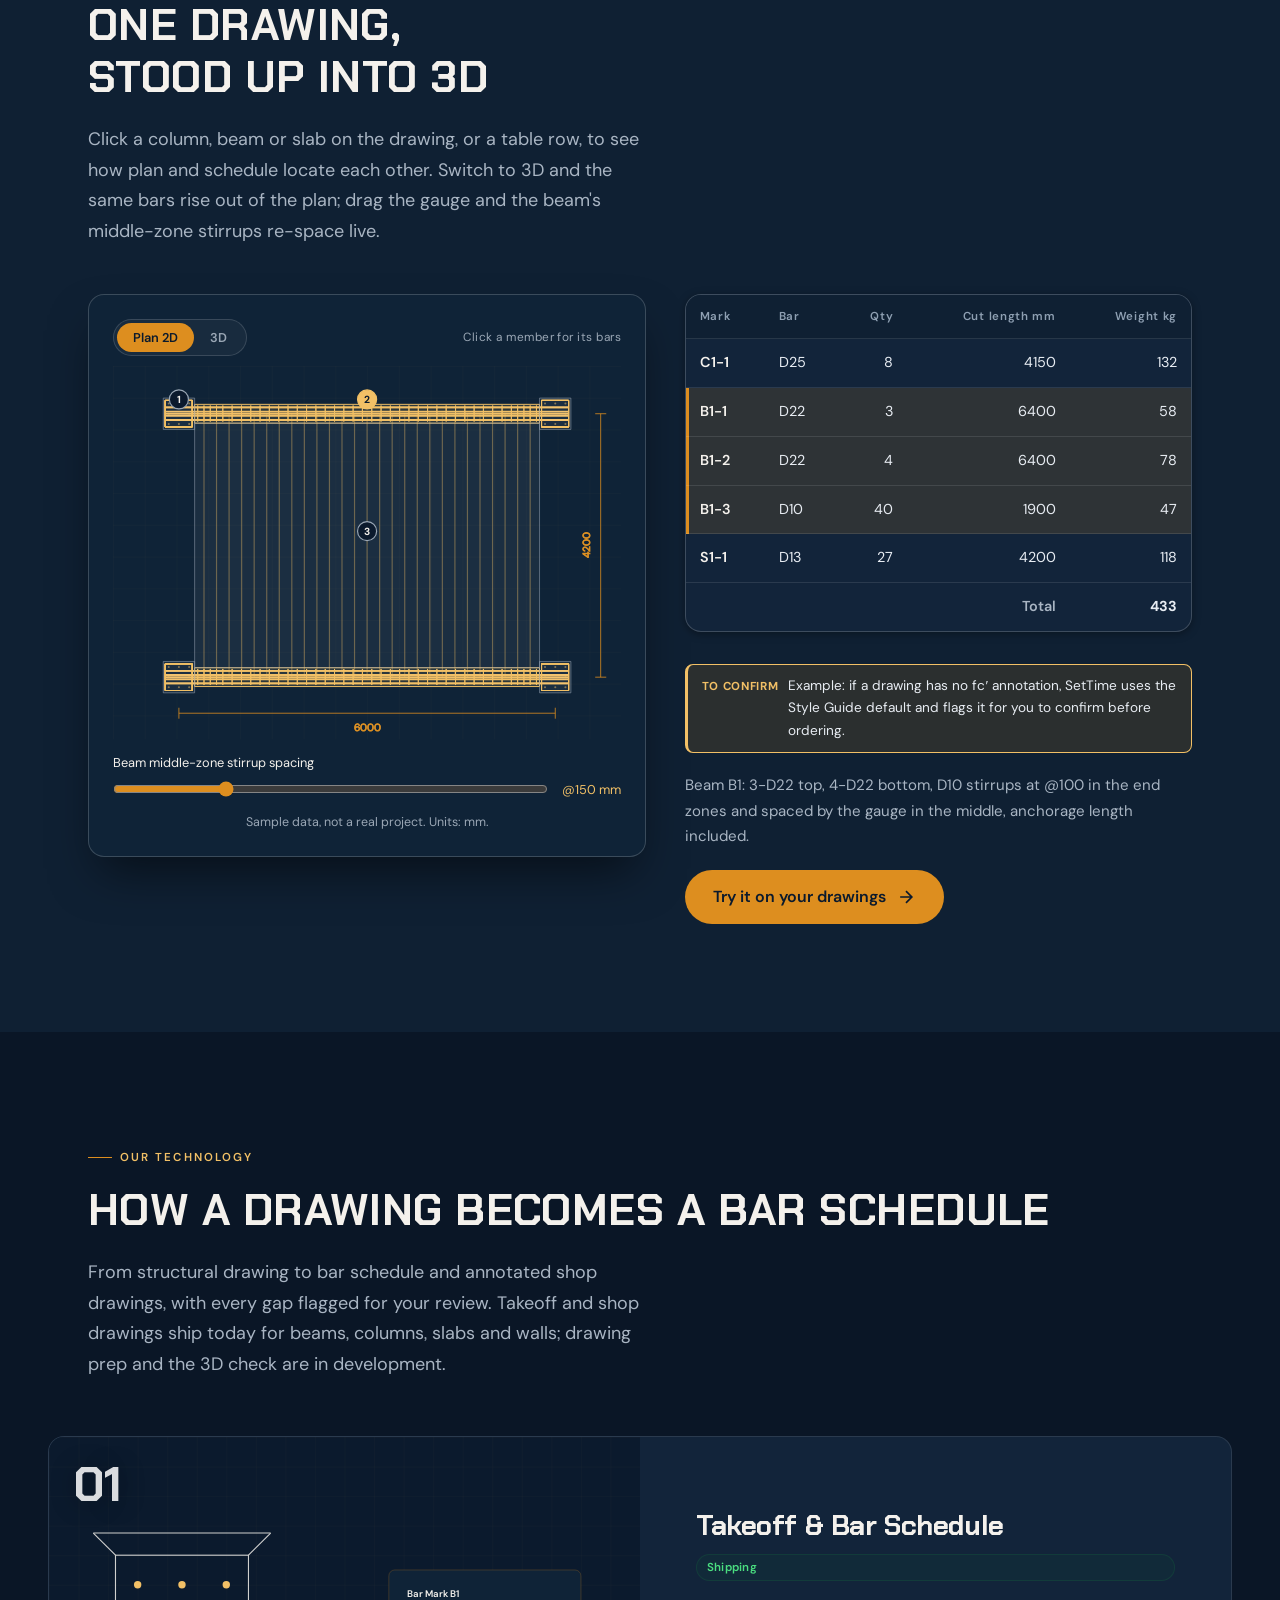
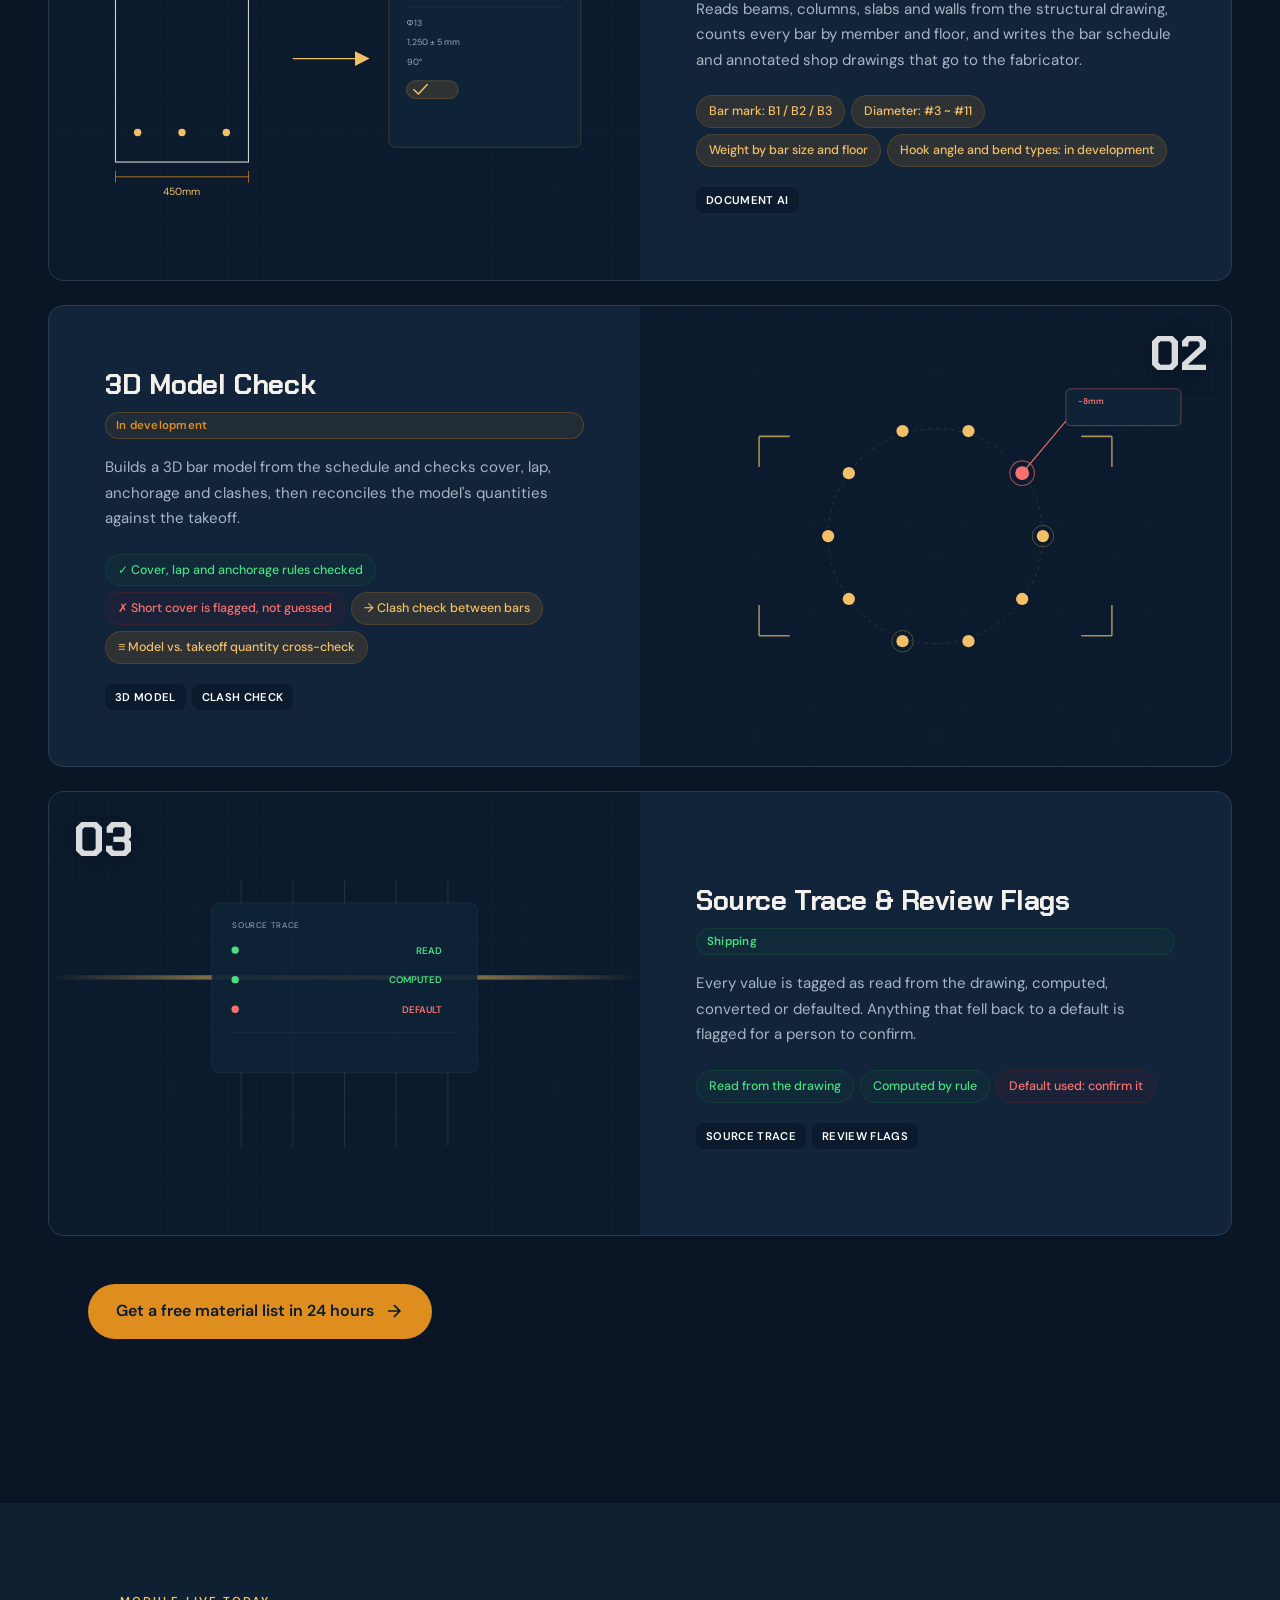
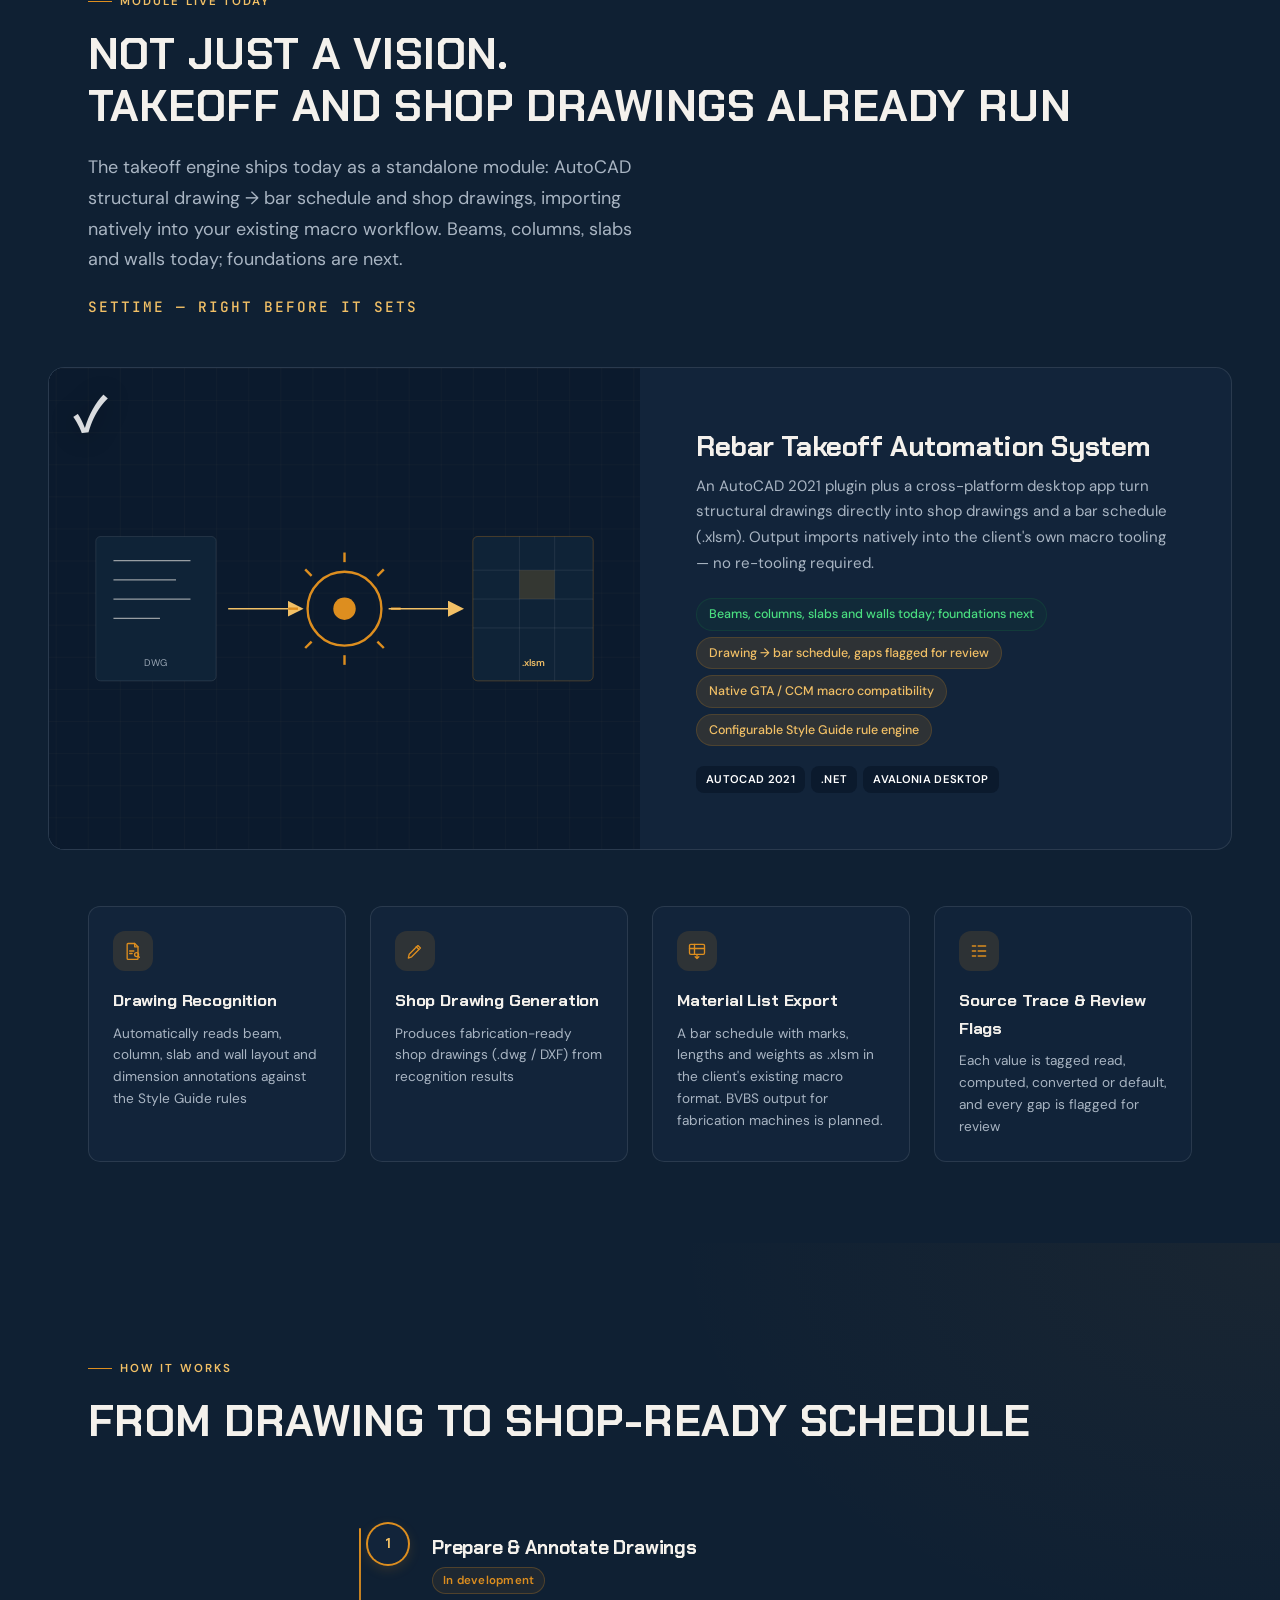
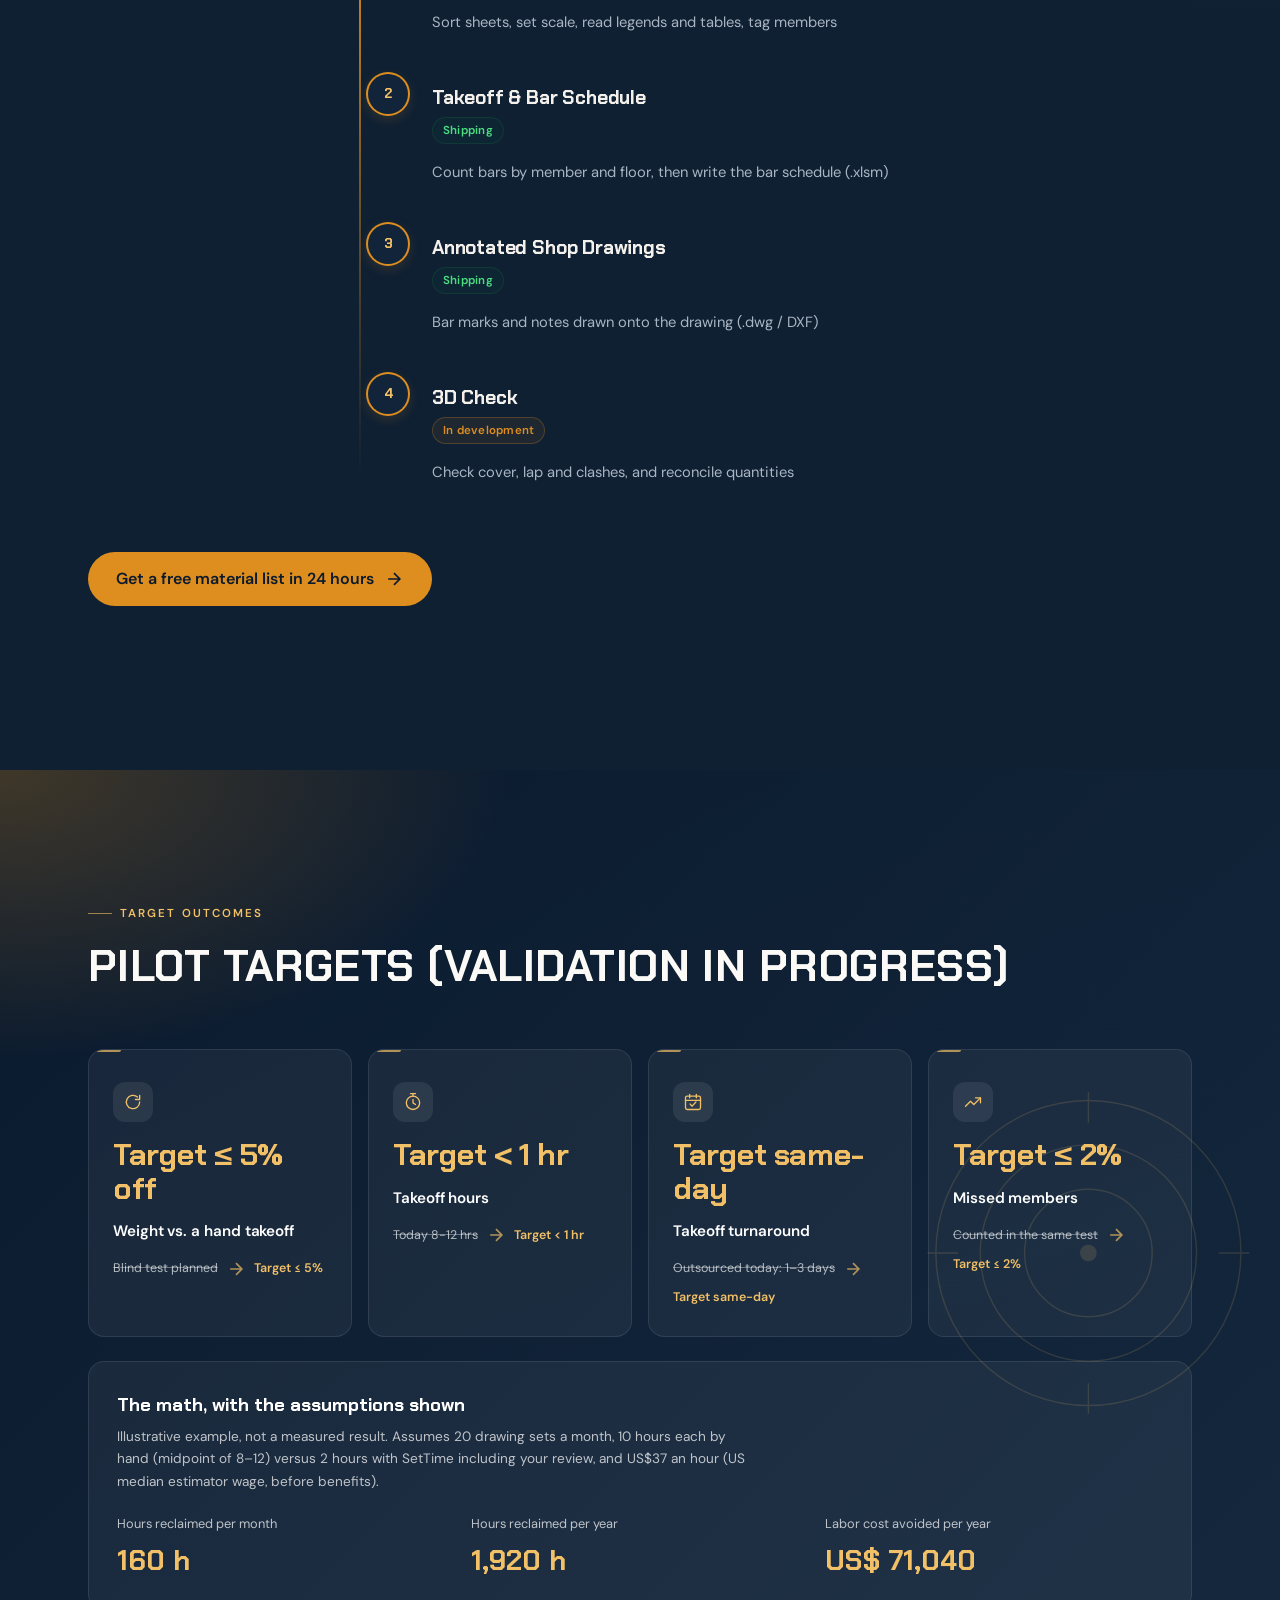
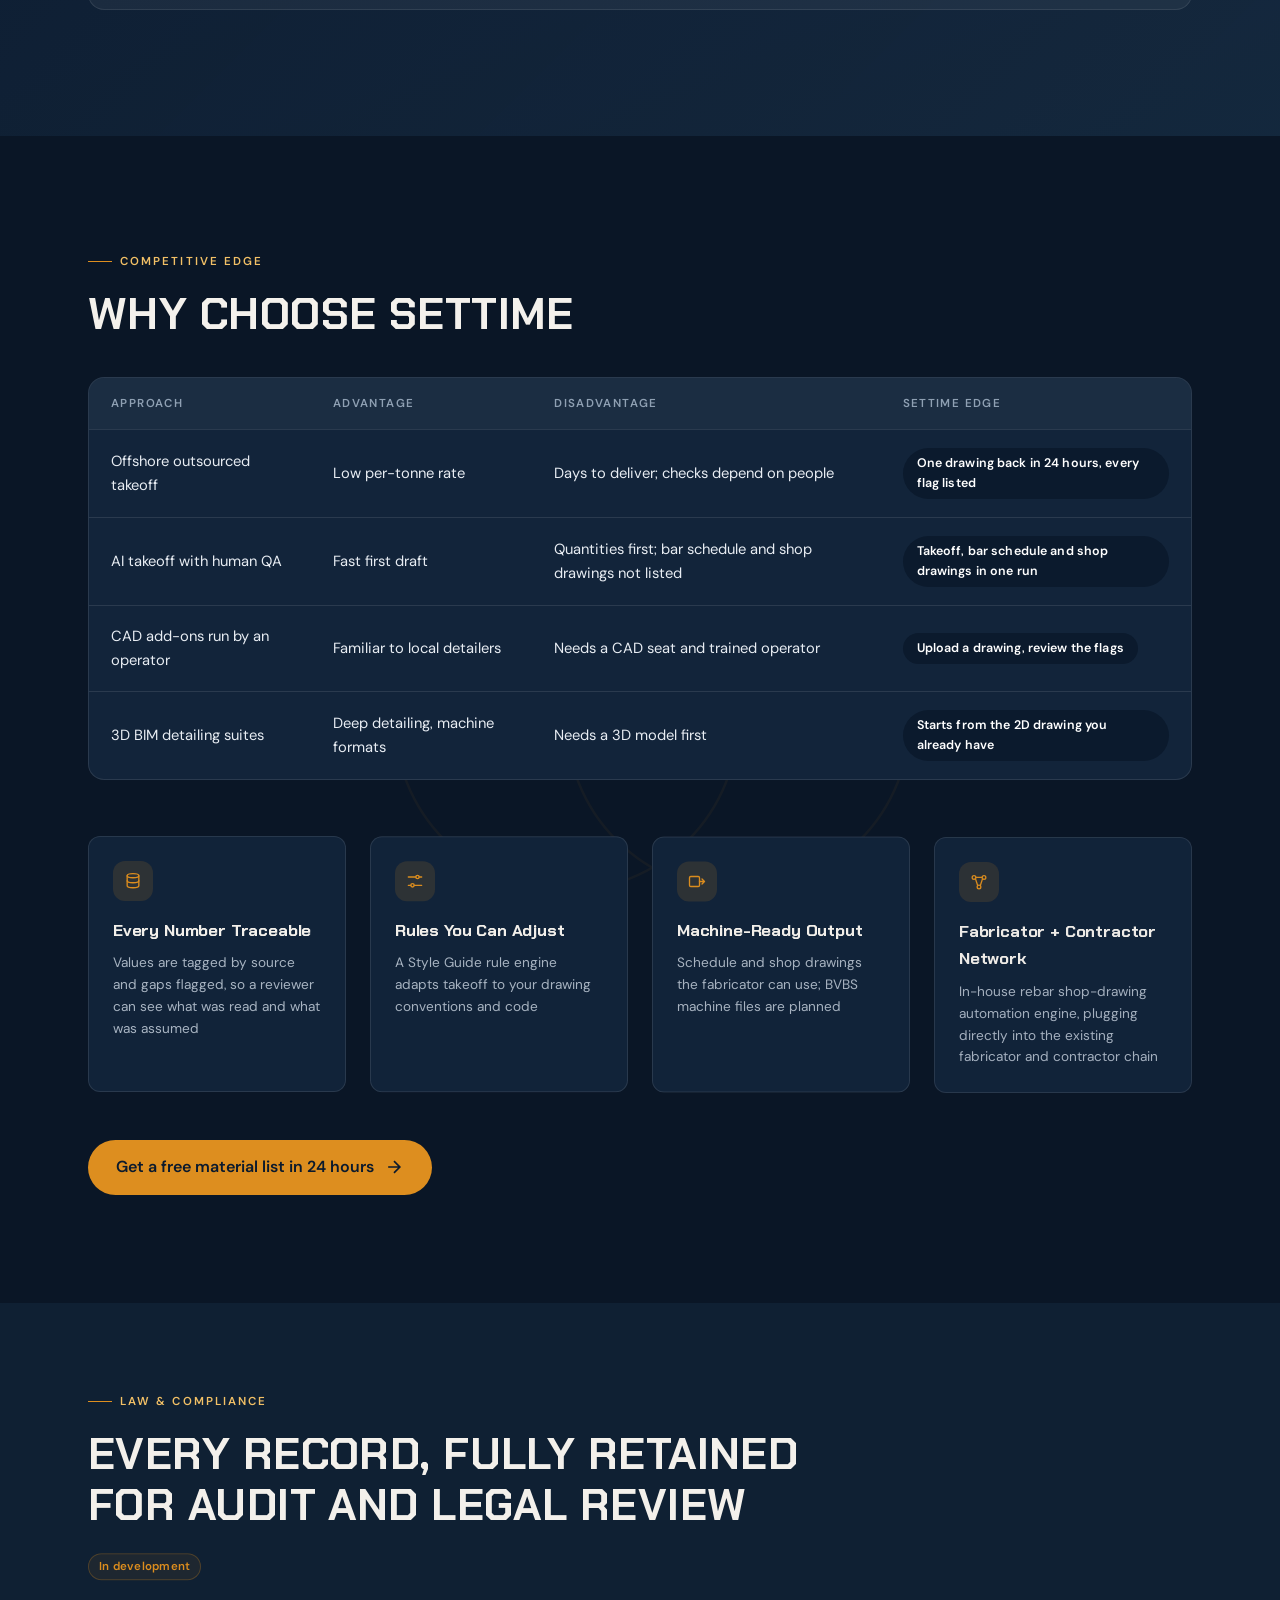
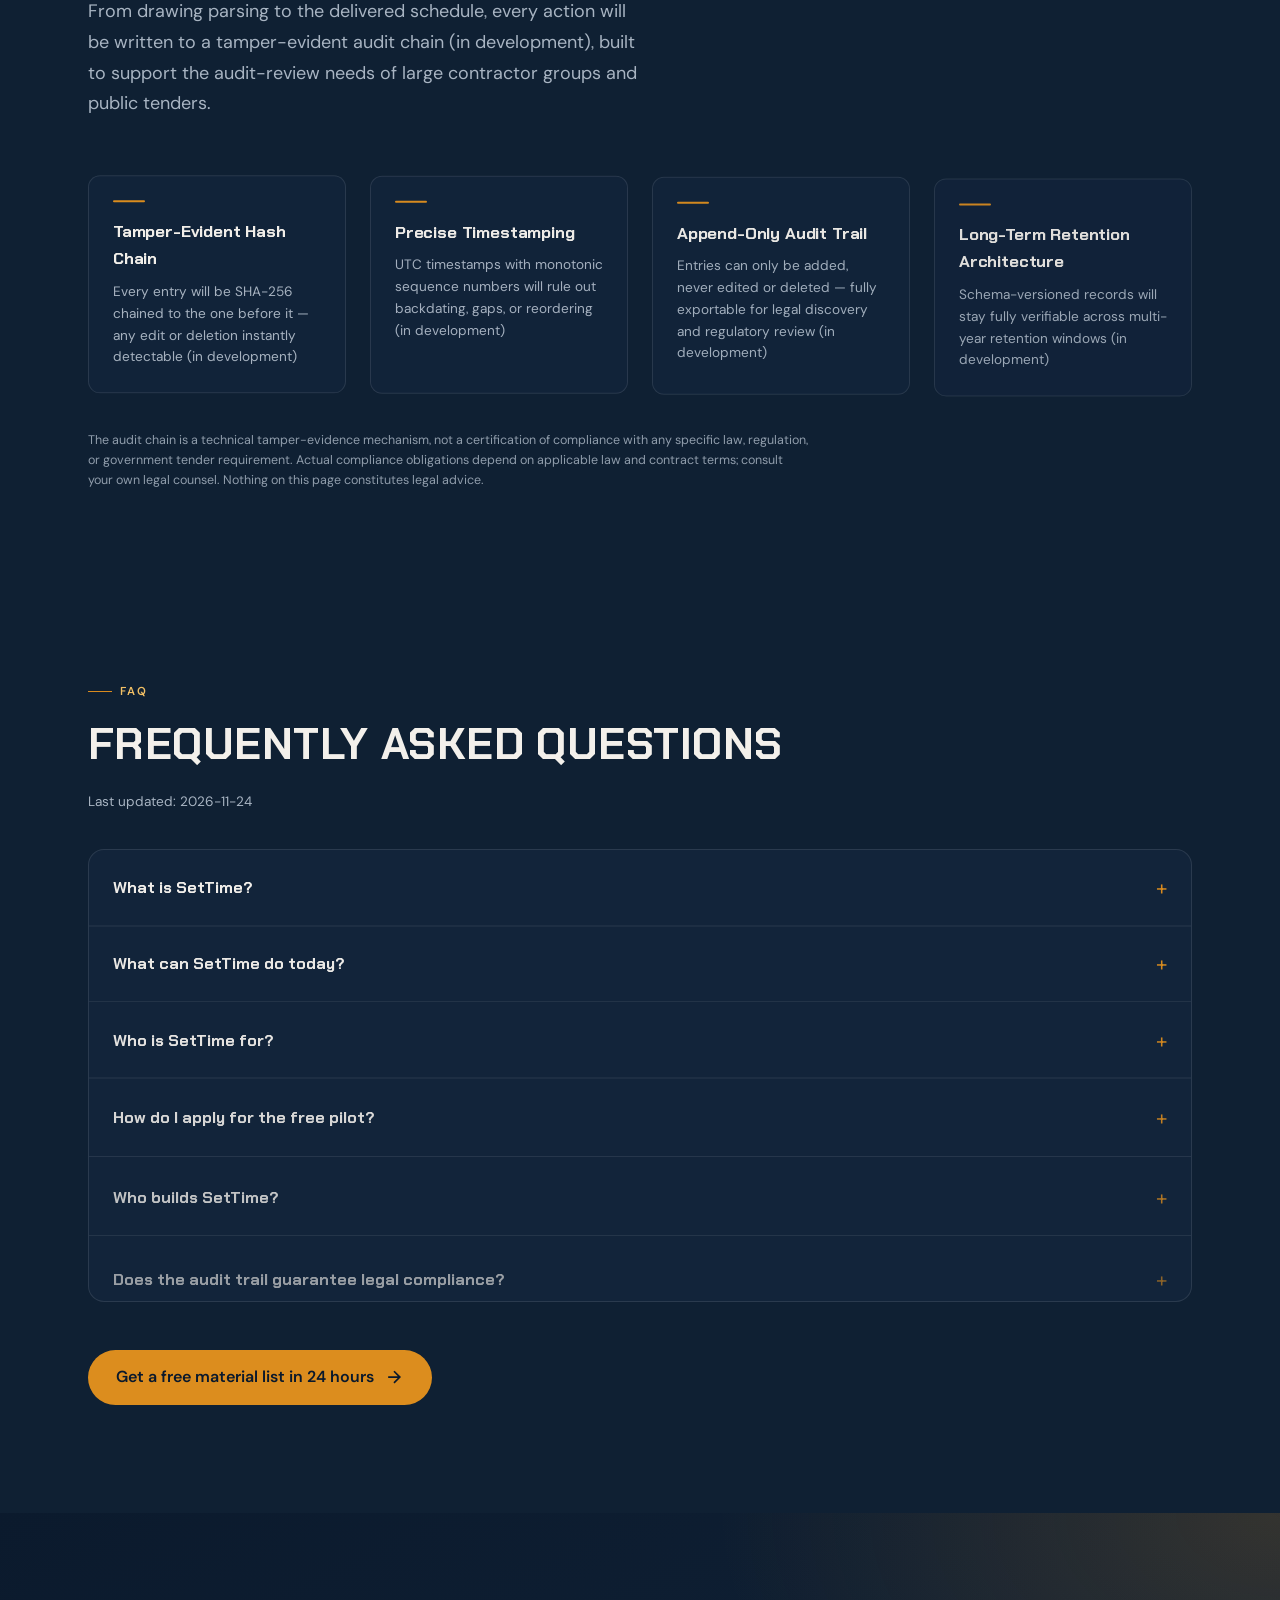
==== commit 8b107b02: "Refresh last-updated dates and drop leftover rebar-cage wording faq.updated (8 languages), JSON-LD d" ====
--- a/index.html
+++ b/index.html
@@ -108,7 +108,7 @@
         "name": "SetTime | AI Preconstruction: Rebar, Concrete & Formwork Software — Structural Drawings to Shop Drawings & Bar Schedules",
         "description": "SetTime 是供加工廠使用的 AI 施工前置作業軟體，從數月縮短到數分鐘。鋼筋算量、料單（.xlsm）與加工圖（.dwg/DXF）已上線，支援 AutoCAD 2021 外掛與桌面版；混凝土與模板算量開發中；機電（MEP）與空調（HVAC）規劃中。由 Kairos.ai 開發，傳一張圖，24 小時內免費計料。",
         "inLanguage": "zh-Hant",
-        "dateModified": "2026-10-30",
+        "dateModified": "2026-11-24",
         "isPartOf": { "@id": "https://settime.kairosaitech.com/#website" },
         "about": { "@id": "https://settime.kairosaitech.com/#software" },
         "mainEntity": { "@id": "https://settime.kairosaitech.com/#software" },
@@ -318,7 +318,7 @@
     </div>
   </nav>
 
-  <!-- ===== HERO (scroll-scrubbed 3D: camera flies toward a rebar cage) ===== -->
+  <!-- ===== HERO (scroll-scrubbed 3D: camera flies toward a building frame) ===== -->
   <div class="hero-track">
   <section class="hero" id="hero">
     <div class="hero-bg">
@@ -1109,7 +1109,7 @@
     <div class="container">
       <p class="section-label fade-in" data-i18n="faq.label">FAQ 常見問題</p>
       <h2 class="section-heading fade-in" data-delay="1" data-i18n="faq.heading">常見問題</h2>
-      <p class="faq-updated fade-in" data-delay="1" data-i18n="faq.updated">最後更新：2026-10-30</p>
+      <p class="faq-updated fade-in" data-delay="1" data-i18n="faq.updated">最後更新：2026-11-24</p>
 
       <div class="faq-list">
         <details class="faq-item fade-in" data-delay="2">
